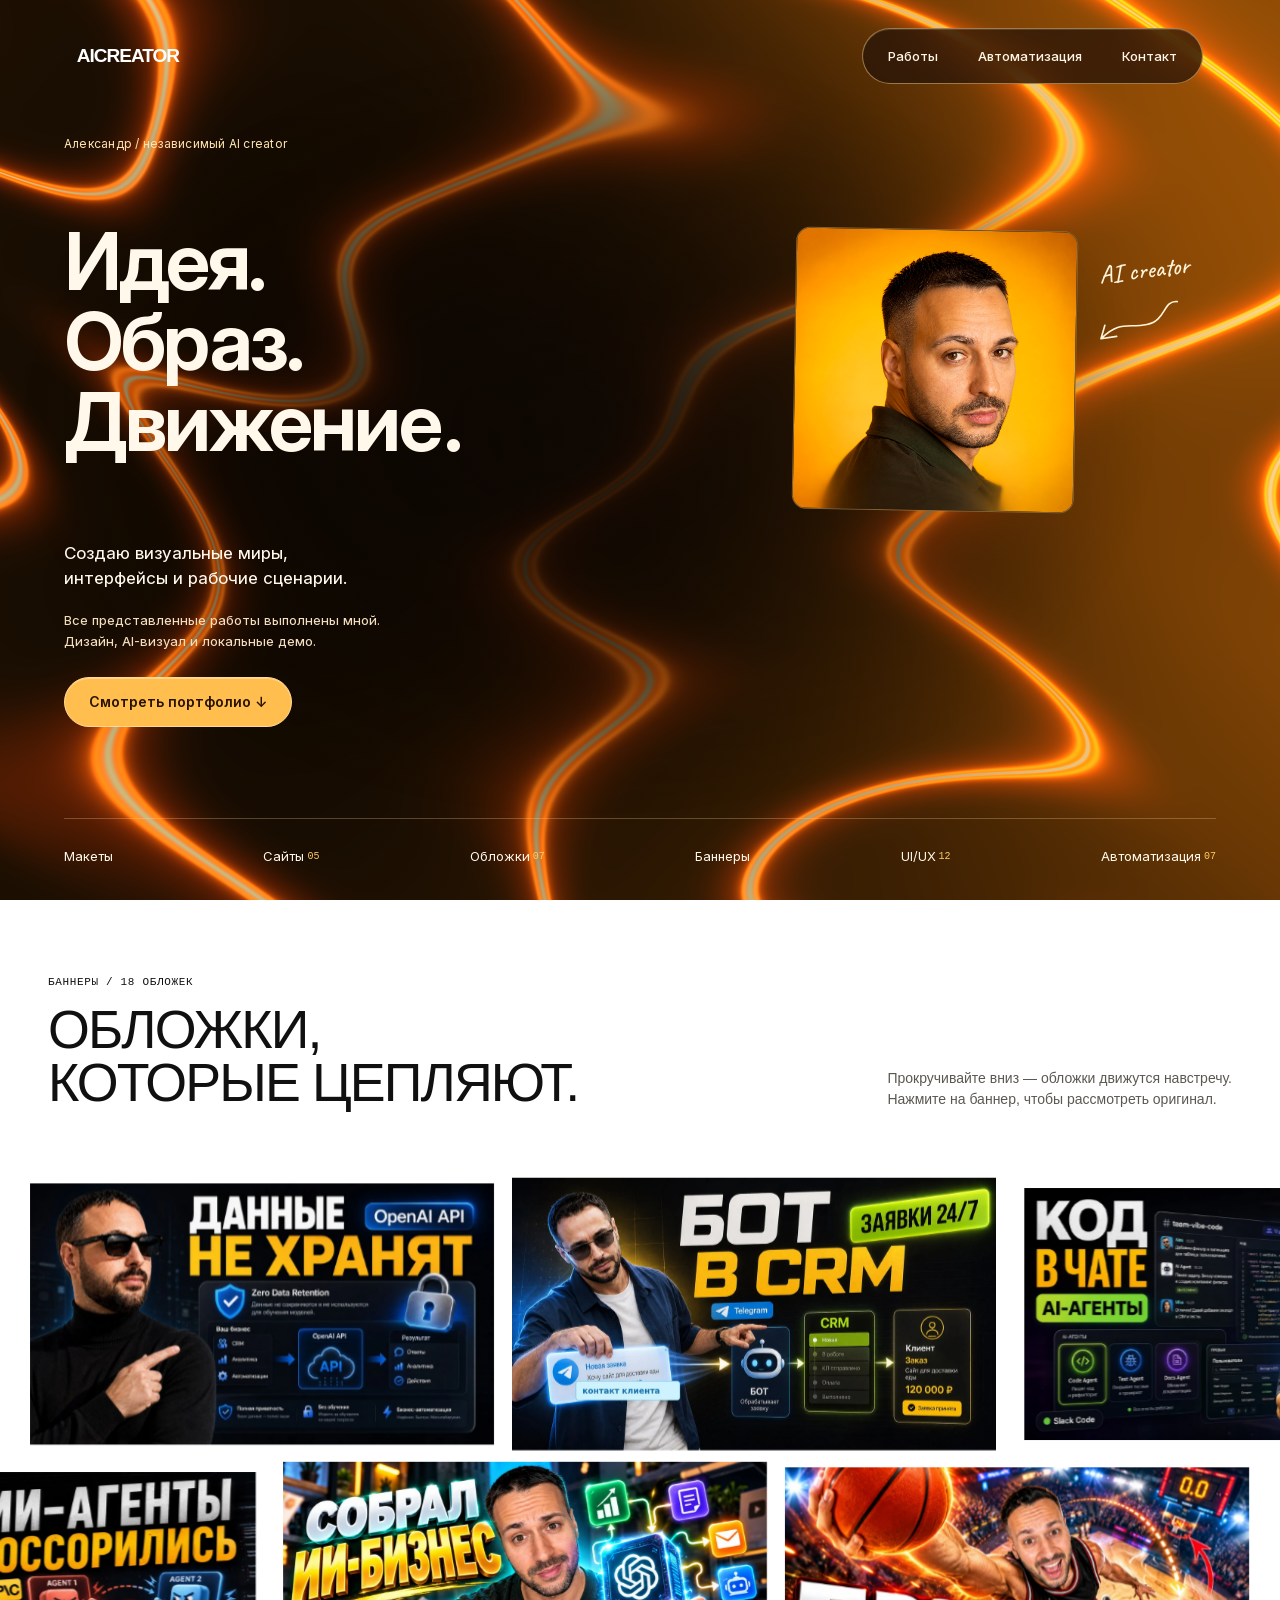
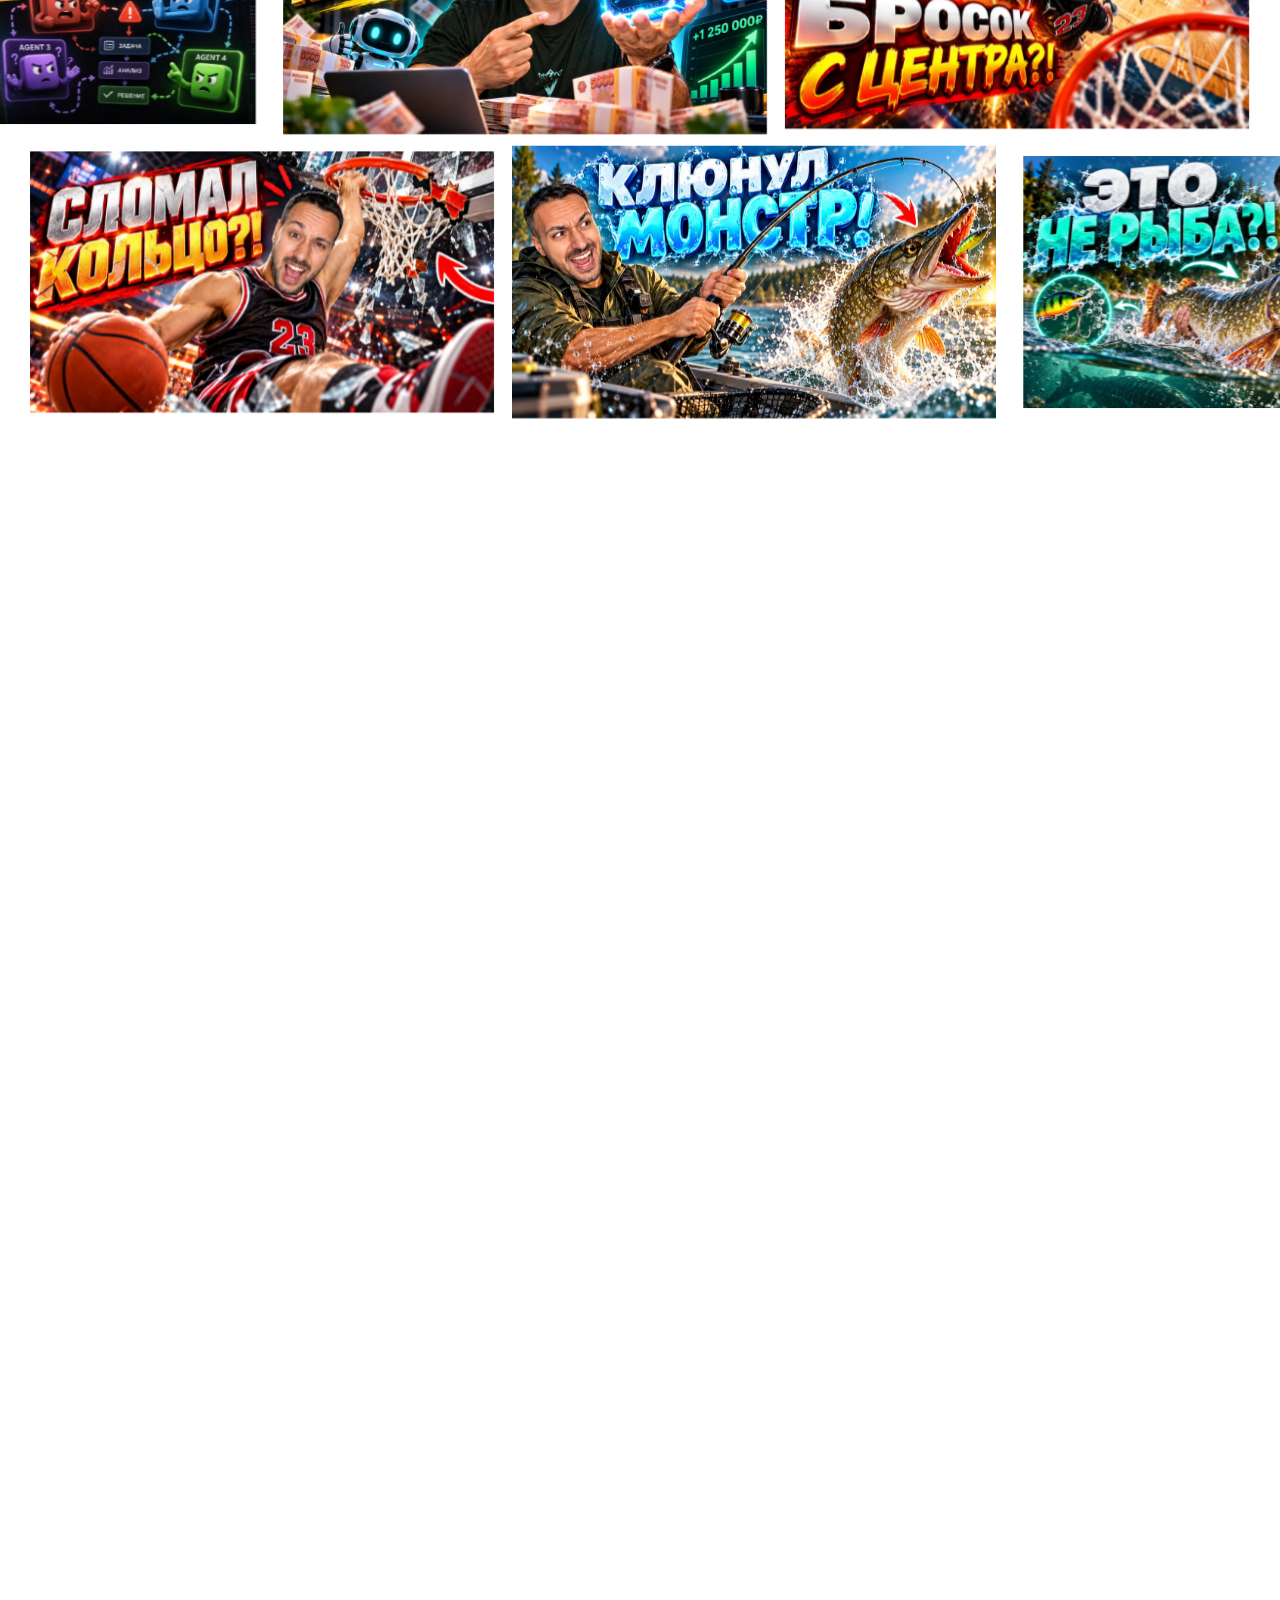
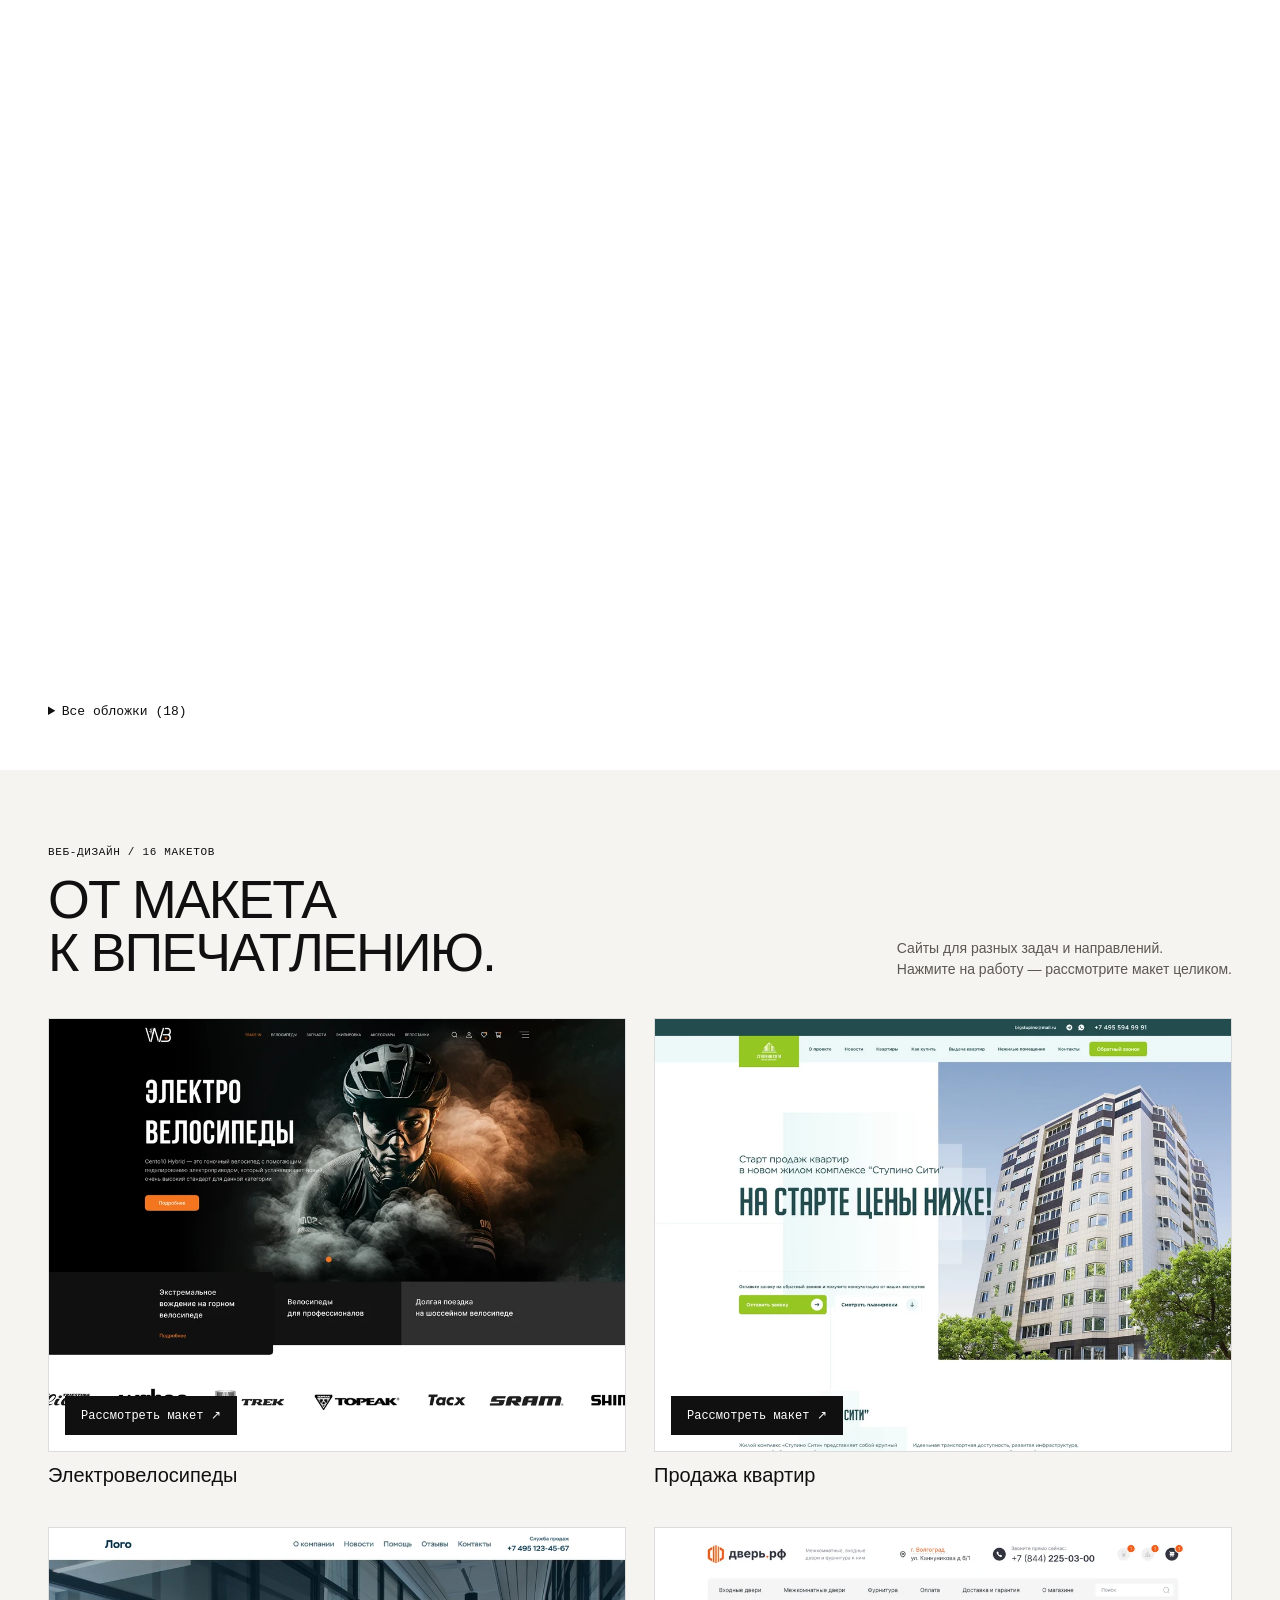
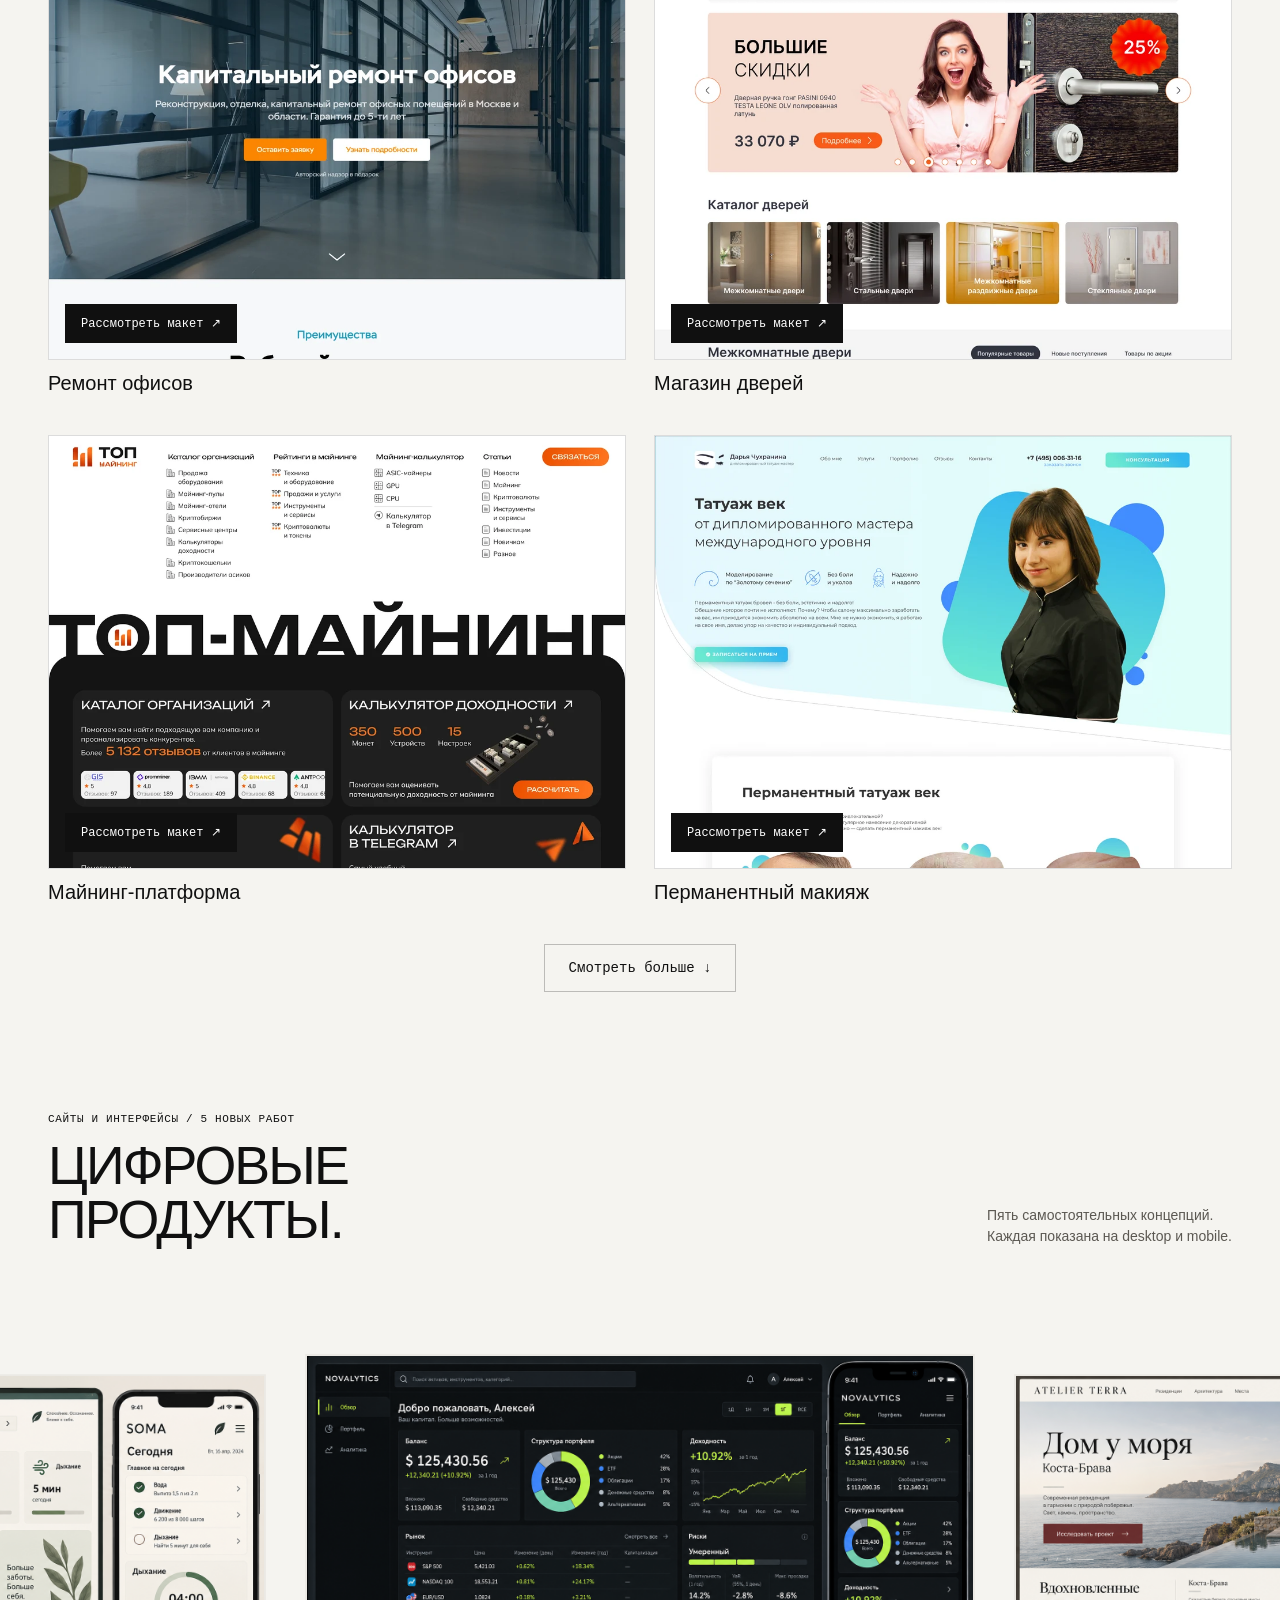
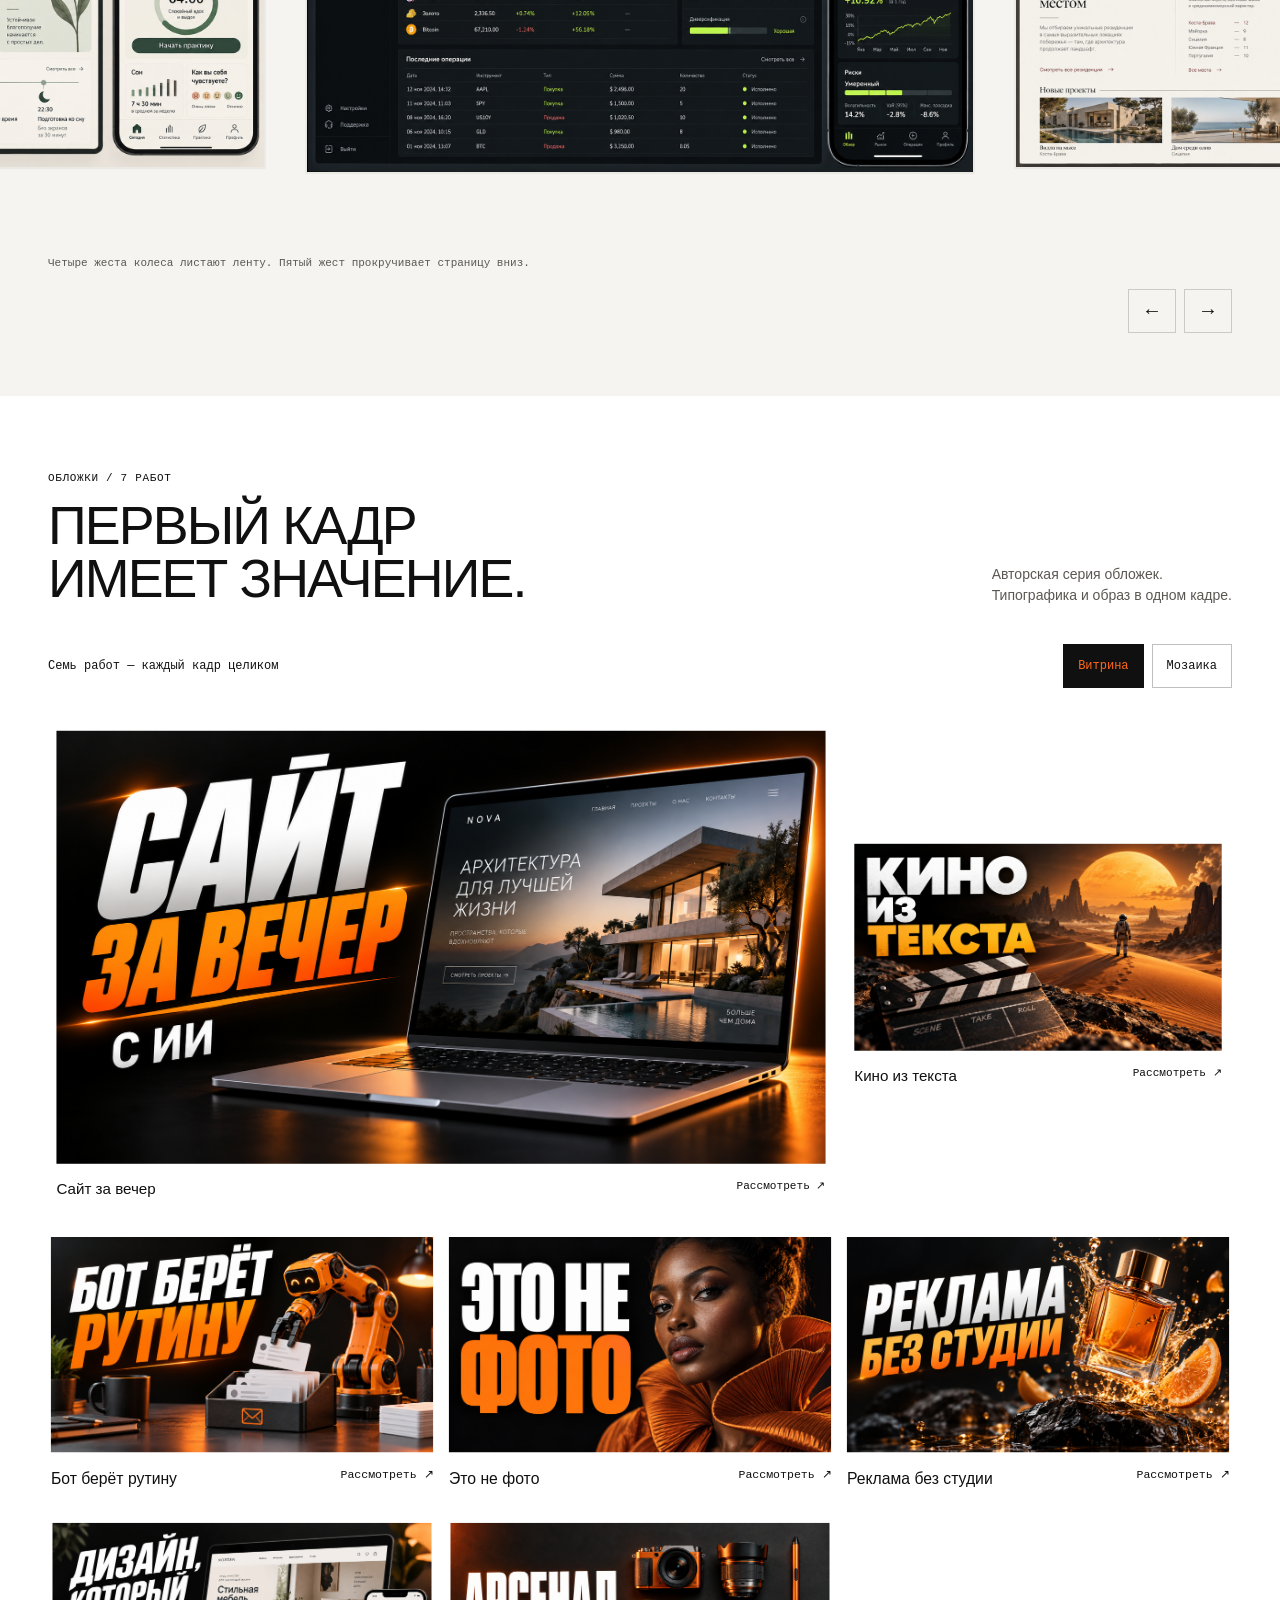
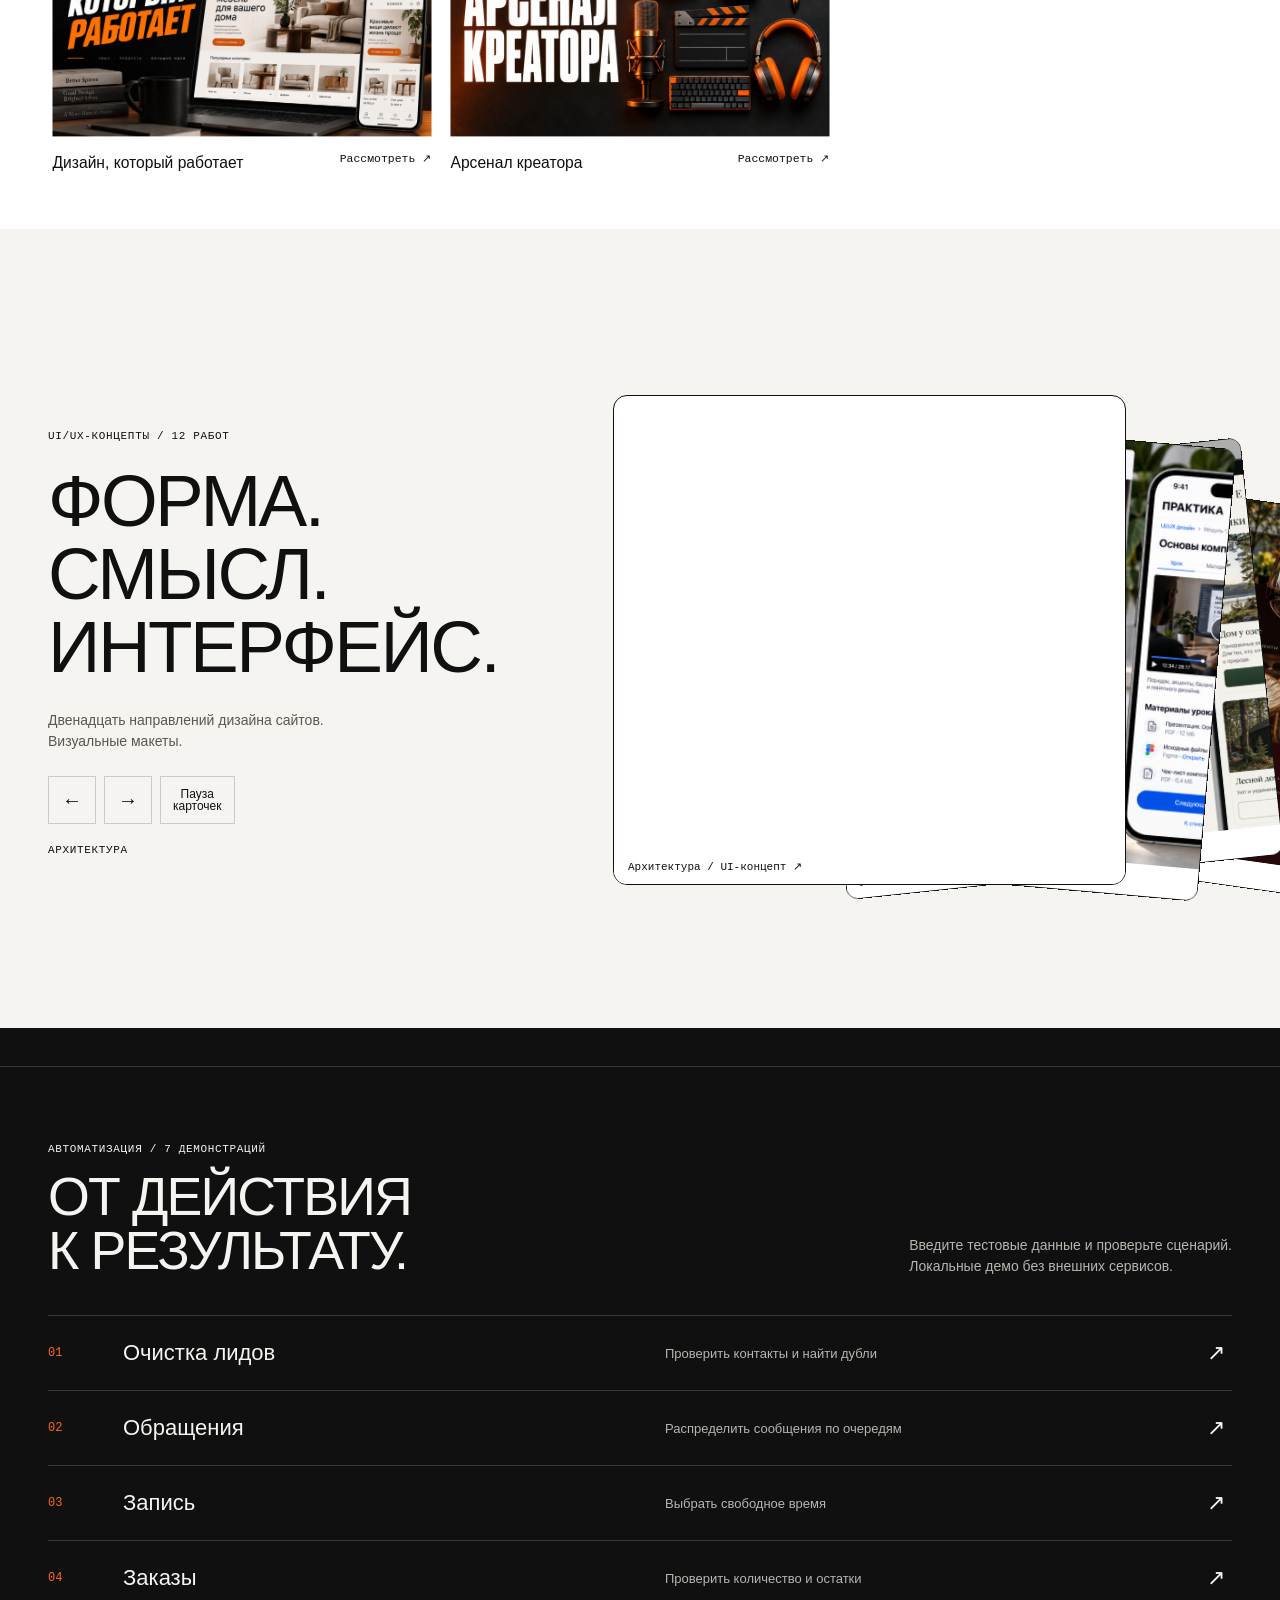
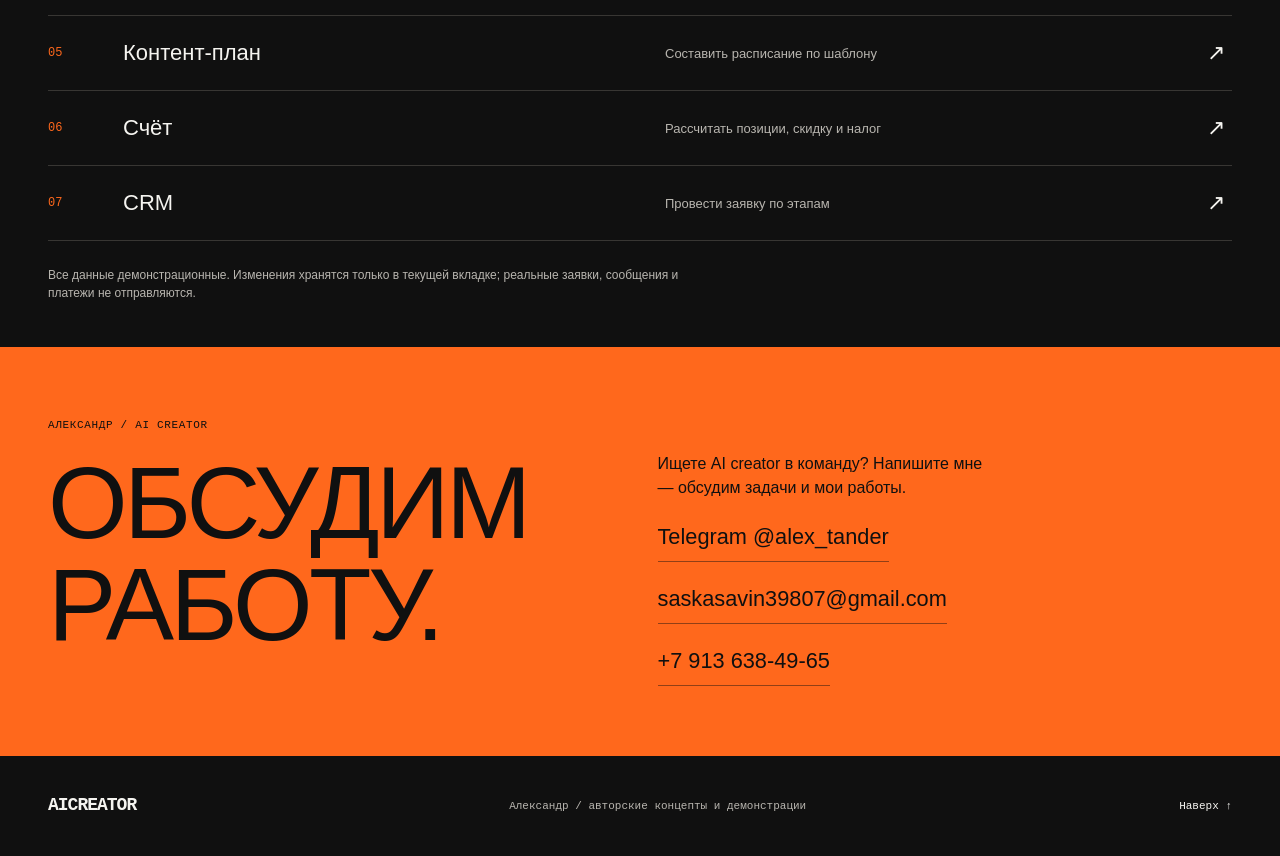
==== site/index.html @ 1fa99f83 "Expand Hero responsively and soften background toward portrait gold" ====
<!doctype html>
<html lang="ru"><head><meta charset="utf-8"><meta name="viewport" content="width=device-width,initial-scale=1,viewport-fit=cover"><meta name="description" content="Александр — AI creator. Портфолио для работодателей: веб-дизайн, AI-визуал, обложки и демонстрации автоматизации."><meta name="theme-color" content="#101010"><link rel="icon" href="data:image/svg+xml,%3Csvg xmlns='http://www.w3.org/2000/svg' viewBox='0 0 64 64'%3E%3Cpath fill='%23ff681c' d='M0 0h64v64H0z'/%3E%3Ctext x='8' y='45' font-family='Arial' font-weight='900' font-size='39'%3EAI%3C/text%3E%3C/svg%3E"><title>Александр / AI Creator</title><link rel="stylesheet" href="styles.css?v=9c623e24ccee"><link rel="stylesheet" href="hero-liquid.css?v=9c623e24ccee"><link rel="stylesheet" href="hero-amber.css?v=9c623e24ccee"><link rel="stylesheet" href="hero-portrait.css?v=9c623e24ccee"><link rel="stylesheet" href="hero-screen.css?v=9c623e24ccee"></head>
<body><a class="skip-link" href="#figma">К работам</a>
<header class="site-header"><a class="brand" href="#top">AI<span>CREATOR</span></a><nav aria-label="Навигация"><a href="#figma">Работы</a><a href="#automation">Автоматизация</a><a href="#contact">Контакт ↗</a></nav><button id="motion-toggle" type="button" aria-pressed="false" hidden>Пауза движения</button></header>
<main id="top"><section class="intro hero-intro"><template id="hero-legacy-media"><div class="hero-media" aria-hidden="true"><img src="assets/hero-alexander-cinematic-grain-20261001-poster.jpg" alt="" decoding="async" fetchpriority="high"><video id="hero-video" autoplay muted loop playsinline preload="metadata" poster="assets/hero-alexander-cinematic-grain-20261001-poster.jpg"><source src="assets/videos/hero-alexander-cinematic-grain-20261001.mp4" type="video/mp4"></video><span class="hero-light"></span><span class="hero-smoke"></span></div></template><div class="hero-content"><p class="eyebrow">Александр / независимый AI creator</p><div class="intro-line"><h1><span class="hero-title-line hero-title-line-a">Идея. Образ.</span><span class="hero-title-line hero-title-line-b">Движение<span class="hero-title-dot">.</span></span></h1><div class="intro-note"><p>Создаю визуальные миры,<br>интерфейсы и рабочие сценарии.</p><p class="muted">Все представленные работы выполнены мной.<br>Дизайн, AI-визуал и локальные демо.</p><a href="#figma" class="arrow-link">Смотреть портфолио ↓</a></div></div><nav class="discipline-nav" aria-label="Направления"><a href="#sites">Сайты <sup>05</sup></a><a href="#covers">Обложки <sup>07</sup></a><a href="#ads" hidden>Реклама <sup>07</sup></a><a href="#ui">UI/UX <sup>12</sup></a><a href="#video" hidden>AI-видео <sup>07</sup></a><a href="#automation">Автоматизация <sup>07</sup></a></nav></div></section>
<section id="sites" class="work-section light sites-section"><div class="section-heading"><div><p class="eyebrow">Сайты и интерфейсы / 5 новых работ</p><h2>Цифровые<br>продукты.</h2></div><p>Пять самостоятельных концепций.<br>Каждая показана на desktop и mobile.</p></div><div id="site-showcase" class="site-showcase ribbon-stage motion-stage" aria-label="Анимированная лента сайтов и мобильных интерфейсов"></div><div class="stage-toolbar"><span id="site-showcase-label"></span><div><button data-step="sites:-1" aria-label="Предыдущий сайт или интерфейс">←</button><button data-step="sites:1" aria-label="Следующий сайт или интерфейс">→</button></div></div></section>
<section id="covers" class="work-section light"><div class="section-heading"><div><p class="eyebrow">Обложки / 7 работ</p><h2>Первый кадр<br>имеет значение.</h2></div><p>Авторская серия обложек.<br>Типографика и образ в одном кадре.</p></div><div id="mosaic-stage" class="mosaic-stage motion-stage" aria-label="Мозаика обложек"><div class="mosaic-field"></div></div><div class="stage-toolbar"><span>Откройте любую работу ниже</span><div><button data-step="mosaic:-1" aria-label="Предыдущая композиция мозаики">←</button><button data-step="mosaic:1" aria-label="Следующая композиция мозаики">→</button></div></div><div class="catalogue" data-catalogue="cover"></div></section>
<section id="ads" class="work-section" hidden><div class="section-heading"><div><p class="eyebrow">Рекламные концепты / 7 работ</p><h2>Образ,<br>который остаётся.</h2></div><p>Предметная реклама, fashion и интерьер.<br>Самостоятельные концепты для портфолио.</p></div><div id="poster-stage" class="poster-stage motion-stage" aria-label="Смена рекламных постеров"><div class="poster-panel poster-current"></div><div class="poster-panel poster-next"></div><button id="poster-open" class="stage-open" type="button">Открыть оригинал ↗</button></div><div class="stage-toolbar"><span id="poster-label"></span><div><button data-step="poster:-1" aria-label="Предыдущий рекламный концепт">←</button><button data-step="poster:1" aria-label="Следующий рекламный концепт">→</button></div></div></section>
<section id="ui" class="work-section light"><div id="ui-stage" class="ui-stage motion-stage"><div class="ui-statement"><p class="eyebrow">UI/UX-концепты / 12 работ</p><h2>Форма.<br>Смысл.<br>Интерфейс.</h2><p>Двенадцать направлений дизайна сайтов.<br>Визуальные макеты.</p><div class="ui-controls"><button data-step="ui:-1" aria-label="Предыдущий UI/UX-концепт">←</button><button data-step="ui:1" aria-label="Следующий UI/UX-концепт">→</button></div><p id="ui-label" class="eyebrow"></p></div><div class="ui-deck" aria-label="Стопка концептов интерфейсов"></div></div></section>
<section id="video" class="work-section" hidden><div class="section-heading"><div><p class="eyebrow">AI-видео / 7 сгенерированных работ</p><h2>Кадр<br>продолжается.</h2></div><p>Семь готовых пятисекундных AI-анимаций.<br>Нажмите воспроизведение для просмотра.</p></div><div id="video-grid" class="video-grid"></div></section>
<section id="automation" class="work-section automation"><div class="section-heading"><div><p class="eyebrow">Автоматизация / 7 демонстраций</p><h2>От действия<br>к результату.</h2></div><p>Введите тестовые данные и проверьте сценарий.<br>Локальные демо без внешних сервисов.</p></div><div id="demo-list" class="demo-list"></div><p class="demo-note">Все данные демонстрационные. Изменения хранятся только в текущей вкладке; реальные заявки, сообщения и платежи не отправляются.</p></section>
<section id="contact" class="contact"><p class="eyebrow">Александр / AI creator</p><h2>Обсудим<br>работу.</h2><div class="contact-links"><p class="contact-intro">Ищете AI creator в команду? Напишите мне — обсудим задачи и мои работы.</p><a href="https://t.me/alex_tander" target="_blank" rel="noopener">Telegram @alex_tander ↗</a><a href="mailto:saskasavin39807@gmail.com">saskasavin39807@gmail.com ↗</a><a href="tel:+79136384965">+7 913 638-49-65 ↗</a></div></section></main>
<footer><a class="brand" href="#top">AI<span>CREATOR</span></a><p>Александр / авторские концепты и демонстрации</p><a href="#top">Наверх ↑</a></footer>
<dialog id="work-dialog" aria-labelledby="dialog-title"><div class="dialog-bar"><div><p class="eyebrow" id="dialog-category"></p><h2 id="dialog-title"></h2></div><button id="dialog-close" type="button" aria-label="Закрыть просмотр" autofocus>Закрыть ×</button></div><div class="dialog-media"></div><div class="dialog-bottom"><button id="dialog-prev" aria-label="Предыдущая работа">←</button><span id="dialog-count"></span><a id="dialog-original" target="_blank" rel="noopener">Оригинал ↗</a><button id="dialog-next" aria-label="Следующая работа">→</button></div></dialog>
<noscript><p class="noscript">Для интерактивного портфолио включите JavaScript. <a href="../review.html">Открыть каталог</a></p></noscript><script type="module" src="app.js?v=9c623e24ccee"></script></body></html>
---- site/styles.css ----
:root{--ink:#101010;--paper:#f5f4f0;--orange:#ff681c;--muted:#b8b5af;--line:#383633;--gutter:48px;color-scheme:dark;font-family:Arial,sans-serif;color:var(--paper);background:var(--ink)}*{box-sizing:border-box}html{scroll-behavior:smooth;scroll-padding-top:30px}body{margin:0}button,a{-webkit-tap-highlight-color:transparent}a{color:inherit;text-decoration:none}button{font:inherit;color:inherit;cursor:pointer;background:none;border:1px solid currentColor;border-radius:0;min-height:44px}a:focus-visible,button:focus-visible,video:focus-visible{outline:3px solid var(--orange);outline-offset:5px}img{display:block;max-width:100%}h1,h2,p{margin:0}h1,h2{font-family:Impact,'Arial Narrow',Arial,sans-serif;font-weight:500;letter-spacing:-.035em;line-height:1;text-transform:uppercase}p{line-height:1.5}button:hover,a:hover{color:var(--orange)}.skip-link{position:fixed;top:-70px;left:20px;background:var(--orange);color:var(--ink);padding:15px;z-index:100}.skip-link:focus{top:10px}.site-header{display:flex;align-items:center;gap:30px;padding:23px var(--gutter);border-bottom:1px solid var(--line);background:var(--ink)}.brand{font-size:18px;letter-spacing:-1px;font-weight:900;line-height:.94;flex-shrink:0}.brand span{display:block}.site-header nav{display:flex;gap:28px;margin-left:auto;font-size:13px}.site-header #motion-toggle{font:11px monospace;border-color:var(--line);padding:0 13px;min-width:143px}.eyebrow{font:11px/1.5 monospace;letter-spacing:.06em;text-transform:uppercase}.intro{padding:48px var(--gutter) 0}.intro>.eyebrow{color:var(--orange)}.intro-line{display:flex;justify-content:space-between;align-items:flex-end;gap:30px;padding:32px 0 48px}h1{font-size:clamp(56px,6.6vw,96px)}h1 span{color:var(--orange)}.intro-note{max-width:350px;padding-bottom:5px;font-size:18px}.intro-note .muted{color:var(--muted);font-size:13px;margin:18px 0 22px}.arrow-link{font-size:14px;border-bottom:1px solid var(--orange);padding-bottom:7px}.discipline-nav{display:flex;justify-content:space-between;gap:20px;padding:22px 0;border-top:1px solid var(--line);font-size:13px}.discipline-nav sup{color:var(--orange);font:10px monospace;margin-left:3px}.work-section{padding:74px 0 45px;overflow:hidden}.light{background:var(--paper);color:var(--ink);color-scheme:light}.section-heading{display:flex;align-items:flex-end;justify-content:space-between;gap:30px;padding:0 var(--gutter) 38px}.section-heading h2{font-size:clamp(38px,4.2vw,64px);margin-top:12px}.section-heading>p{font-size:14px;max-width:380px;color:var(--muted)}.light .section-heading>p{color:#5b5852}.motion-stage{position:relative;overflow:hidden}.ribbon-stage{height:clamp(340px,48vw,680px);width:100%;background:var(--paper)}.ribbon-stage canvas{display:block}.stage-toolbar{padding:18px var(--gutter);display:flex;align-items:center;justify-content:space-between;gap:20px;font:11px monospace}.stage-toolbar>div,.ui-controls{display:flex;gap:8px}.stage-toolbar button,.ui-controls button{width:48px;font-size:20px;border-color:#7775}.catalogue{display:grid;grid-template-columns:repeat(7,minmax(0,1fr));gap:12px;padding:10px var(--gutter) 0}.work-thumb{border:0;text-align:left;padding:0;min-width:0;align-self:start}.work-thumb img{width:100%;aspect-ratio:4/3;object-fit:cover}.thumb-caption{display:flex;justify-content:space-between;gap:6px;margin-top:9px;font:11px/1.4 monospace;min-height:32px}.work-thumb:hover img{outline:2px solid var(--orange);outline-offset:-2px}.thumb-index{opacity:.5}.mosaic-stage{height:620px;background:#fff}.mosaic-field{position:absolute;inset:0;overflow:hidden}.mosaic-row{position:absolute;left:-15%;width:130%;display:flex;gap:5px;transform-origin:center center;will-change:transform}.mosaic-tile{flex-shrink:0;border:0;padding:0;background:#fff;color:var(--ink);height:100%;text-align:left;overflow:hidden}.mosaic-tile img{width:100%;height:calc(100% - 17px);object-fit:cover}.mosaic-tile span{display:block;height:17px;padding:3px 5px;font:8px monospace}.poster-stage{height:min(74vw,790px);min-height:500px;background:#191919}.poster-panel{position:absolute;inset:0;overflow:hidden;will-change:transform}.poster-panel>img{height:100%;width:100%;object-fit:cover;object-position:center 50%}.poster-panel svg{position:absolute;inset:18% 0 auto;width:100%;height:64%;overflow:visible;pointer-events:none}.poster-bold{font-family:Impact,'Arial Narrow',sans-serif;font-size:122px;fill:var(--orange);letter-spacing:-3px}.poster-script{font-family:'Brush Script MT','Segoe Script',cursive;font-size:83px;font-style:italic;fill:#fff}.stage-open{position:absolute;right:var(--gutter);bottom:24px;z-index:4;background:var(--ink);color:var(--paper);padding:0 18px;border-color:#fff6;font:12px monospace}.ui-stage{display:grid;grid-template-columns:43% 57%;min-height:680px;align-items:center;padding:0 0 0 var(--gutter)}.ui-statement{position:relative;z-index:9;padding-right:24px;pointer-events:none}.ui-statement h2{font-size:clamp(42px,5.7vw,82px);margin:20px 0 26px}.ui-statement>p:not(.eyebrow){font-size:14px;max-width:300px;color:#5b5852}.ui-controls{margin-top:24px;pointer-events:auto}.ui-statement #ui-label{margin-top:18px}.ui-deck{height:540px;position:relative;perspective:1000px}.ui-card{position:absolute;top:22px;left:5%;width:73%;height:490px;border:1px solid #101010;padding:0;background:#fff;border-radius:14px;overflow:hidden;text-align:left;transform-origin:50% 85%;will-change:transform;transition:transform .85s cubic-bezier(.22,.7,.2,1)}.ui-card img{height:calc(100% - 34px);width:100%;object-fit:cover;object-position:top}.ui-card span{display:block;height:34px;font:11px monospace;padding:10px 14px;background:#fff;color:#101010}.video-grid{padding:0 var(--gutter);display:grid;grid-template-columns:repeat(3,minmax(0,1fr));gap:34px 20px}.video-item{margin:0;min-width:0}.video-item video{display:block;width:100%;aspect-ratio:1/1;object-fit:contain;background:#000}.video-item figcaption{display:flex;justify-content:space-between;gap:10px;margin-top:12px;font:12px/1.4 monospace}.video-item small{color:var(--muted);white-space:nowrap}.automation{border-top:1px solid var(--line);margin-top:38px}.demo-list{margin:0 var(--gutter);border-top:1px solid var(--line)}.demo-link{display:grid;grid-template-columns:55px 1fr 1fr 25px;align-items:center;gap:20px;padding:24px 0;border-bottom:1px solid var(--line)}.demo-num{font:12px monospace;color:var(--orange)}.demo-link h3{font-size:22px;font-weight:400;margin:0}.demo-link p{font-size:13px;color:var(--muted)}.demo-arrow{font-size:22px}.demo-note{color:var(--muted);font-size:12px;max-width:650px;margin:25px var(--gutter) 0}.contact{padding:70px var(--gutter);background:var(--orange);color:var(--ink);display:grid;grid-template-columns:1fr 1fr;column-gap:35px}.contact>.eyebrow{grid-column:1/-1;margin-bottom:18px}.contact h2{font-size:clamp(56px,8vw,115px)}.contact-links{display:flex;flex-direction:column;align-items:flex-start;justify-content:flex-end;gap:18px;overflow-wrap:anywhere}.contact-links a{font-size:clamp(14px,1.7vw,24px);border-bottom:1px solid #10101075;padding-bottom:5px}.contact a:hover{color:#fff}footer{display:flex;gap:30px;align-items:center;justify-content:space-between;padding:28px var(--gutter);font:11px monospace}footer p{color:var(--muted)}dialog{border:1px solid #555;padding:0;width:min(1300px,96vw);max-width:96vw;height:94dvh;max-height:94dvh;background:var(--ink);color:var(--paper)}dialog[open]{display:flex;flex-direction:column}dialog::backdrop{background:#000e}.dialog-bar{display:flex;align-items:center;justify-content:space-between;gap:20px;padding:15px 20px;border-bottom:1px solid var(--line)}.dialog-bar h2{font:20px/1.3 Arial,sans-serif;letter-spacing:0;text-transform:none}.dialog-bar .eyebrow{font-size:10px;color:var(--muted);margin-bottom:4px}.dialog-bar button{padding:0 12px;font-size:12px}.dialog-media{flex:1;min-height:0;display:flex;align-items:center;justify-content:center;overflow:auto;padding:12px}.dialog-media img{object-fit:contain;width:100%;height:100%}.dialog-bottom{display:flex;align-items:center;justify-content:center;gap:25px;padding:12px;border-top:1px solid var(--line);font:12px monospace}.dialog-bottom button{width:48px}.dialog-bottom a{margin-left:auto}.noscript{padding:30px;background:var(--orange);color:#101010}.is-paused .ui-card{transition:none}
@media(min-width:1600px){.intro,.section-heading,.stage-toolbar,.catalogue,.video-grid{padding-left:max(48px,calc((100vw - 1500px)/2));padding-right:max(48px,calc((100vw - 1500px)/2))}}
@media(max-width:1050px){:root{--gutter:28px}.site-header{gap:18px}.site-header nav{gap:16px}.intro-note{font-size:16px;max-width:290px}.catalogue{gap:9px}.thumb-caption{font-size:10px}.ui-stage{min-height:550px}.ui-deck{height:450px}.ui-card{height:405px;width:79%}.mosaic-stage{height:520px}.video-grid{grid-template-columns:repeat(2,minmax(0,1fr))}.poster-stage{min-height:480px}}
@media(max-width:650px){:root{--gutter:18px}.site-header{padding-top:16px;padding-bottom:16px;flex-wrap:wrap;gap:16px}.site-header nav{font-size:11px;gap:14px}.site-header #motion-toggle{margin-left:auto;min-height:44px;min-width:0}.brand{font-size:16px}.intro{padding-top:30px}.intro-line{display:block;padding:25px 0 32px}h1{font-size:60px}.intro-note{margin-top:28px;max-width:none;font-size:16px}.intro-note .muted{margin:10px 0 18px}.discipline-nav{display:grid;grid-template-columns:repeat(3,1fr);font-size:11px;gap:8px 10px}.discipline-nav a{min-height:44px;display:flex;align-items:center}.work-section{padding-top:45px;padding-bottom:30px}.section-heading{display:block;padding-bottom:28px}.section-heading h2{font-size:40px}.section-heading>p{margin-top:20px;font-size:13px}.ribbon-stage{height:340px}.catalogue{grid-template-columns:repeat(4,minmax(0,1fr));gap:16px 9px;padding-top:6px}.thumb-caption{font-size:9px;min-height:0}.stage-toolbar{font-size:10px;padding-top:13px;padding-bottom:15px}.stage-toolbar>span{max-width:65%}.stage-toolbar button,.ui-controls button{width:44px}.mosaic-stage{height:420px}.poster-stage{min-height:0;height:520px}.poster-panel svg{width:180%;max-width:none;left:-40%;height:55%;top:25%}.stage-open{font-size:11px;bottom:18px}.ui-stage{display:block;min-height:0;padding:0 var(--gutter);overflow:hidden}.ui-statement{padding:0}.ui-statement h2{font-size:46px;margin:15px 0 18px}.ui-statement>p:not(.eyebrow){font-size:13px}.ui-deck{height:450px;margin-top:25px}.ui-card{height:390px;left:3%;width:79%}.ui-controls{margin-top:18px}.ui-statement #ui-label{position:absolute;bottom:10px;left:112px;font-size:10px}.video-grid{grid-template-columns:1fr;gap:30px}.video-item figcaption{font-size:12px}.demo-link{grid-template-columns:26px 1fr 20px;gap:12px;padding:19px 0}.demo-link h3{font-size:20px}.demo-link p{grid-column:2;grid-row:2;font-size:12px;margin-top:-3px}.demo-arrow{grid-column:3;grid-row:1/3}.contact{display:block;padding-top:45px;padding-bottom:45px}.contact h2{font-size:68px}.contact-links{margin-top:35px;gap:20px}.contact-links a{font-size:15px}footer{flex-wrap:wrap;gap:20px}footer p{order:3;flex-basis:100%;font-size:10px}.dialog-bar{padding:12px;gap:10px}.dialog-bar h2{font-size:16px}.dialog-bar button{font-size:11px;padding:0 8px}.dialog-bottom{gap:12px;font-size:10px}.dialog-bottom button{width:44px}.dialog-media{padding:5px}}

/* Full-screen portrait hero. Isolated from the portfolio sections below. */
.site-header{position:absolute;inset:0 0 auto;z-index:20;border-color:#ffffff24;background:linear-gradient(180deg,#080808d9 0%,#08080880 64%,transparent 100%)}
.hero-intro{--hero-copy-offset:68px;position:relative;isolation:isolate;min-height:100svh;overflow:hidden;padding:0 var(--gutter);background:#0a0908}
.hero-media{position:absolute;inset:0;z-index:-2;overflow:hidden;background:#090807}
.hero-media img{width:100%;height:100%;max-width:none;object-fit:cover;object-position:center center;transform:none;animation:hero-breathe 18s cubic-bezier(.37,0,.2,1) infinite alternate;will-change:transform}
.hero-media::before{content:"";position:absolute;inset:0;z-index:2;background:radial-gradient(ellipse at 68% 43%,transparent 42%,#08070630 100%),linear-gradient(180deg,#08070670 0%,transparent 22%,transparent 72%,#080706c9 100%)}
.hero-media::after{content:"";position:absolute;inset:0;z-index:5;pointer-events:none;opacity:.26;background-image:repeating-radial-gradient(circle at 18% 42%,#fff 0 .5px,transparent .7px 3px);background-size:5px 5px;mix-blend-mode:soft-light}
.hero-light,.hero-smoke{position:absolute;pointer-events:none;z-index:3;display:block;will-change:transform,opacity}
.hero-light{inset:-28% -12% -26% 38%;background:radial-gradient(ellipse at 76% 48%,#ff681c70 0%,#ff681c20 26%,transparent 62%);opacity:.3;filter:blur(22px);mix-blend-mode:screen;animation:hero-light-drift 14s ease-in-out infinite alternate}
.hero-smoke{display:none}
.hero-content{position:relative;z-index:6;display:flex;flex-direction:column;min-height:100svh;padding-top:clamp(145px,17vh,200px)}
.hero-content>.eyebrow{color:var(--orange);text-shadow:0 1px 18px #000;transform:translate3d(0,var(--hero-copy-offset),0)}
.hero-intro .intro-line{display:block;width:min(58vw,760px);padding:clamp(24px,4vh,48px) 0 40px}
.hero-intro .intro-line{transform:translate3d(0,var(--hero-copy-offset),0)}
.hero-intro h1{font-size:clamp(64px,7.25vw,112px);line-height:.88;max-width:780px;text-wrap:balance;text-shadow:0 3px 35px #000b}
.hero-intro .intro-note{margin-top:clamp(30px,4vh,52px);max-width:510px;padding:0;font-size:clamp(17px,1.45vw,21px);text-shadow:0 2px 18px #000}
.hero-intro .intro-note .muted{max-width:450px;color:#d7d2cb;font-size:13px}
.hero-intro .arrow-link{display:inline-block;color:var(--paper);border-color:var(--orange)}
.hero-intro .discipline-nav{margin-top:auto;position:relative;z-index:7;background:linear-gradient(180deg,transparent,#090807ba 30%,#090807e8);border-color:#ffffff3b;padding:24px 0 26px;text-shadow:0 2px 12px #000}
.hero-intro .discipline-nav a{display:inline-flex;align-items:center;min-height:44px;transition:color .25s ease,transform .25s ease}
.hero-intro .discipline-nav a:hover{transform:translateY(-2px)}
@keyframes hero-breathe{0%{transform:scale(1.015) translate3d(0,0,0)}100%{transform:scale(1.045) translate3d(-.6%,.35%,0)}}
@keyframes hero-light-drift{0%{opacity:.62;transform:translate3d(-2%,1%,0) scale(.98)}100%{opacity:.95;transform:translate3d(3%,-1.5%,0) scale(1.05)}}
@keyframes hero-smoke-drift{0%{transform:translate3d(-3%,3%,0) rotate(-4deg) scale(.96)}100%{transform:translate3d(4%,-3%,0) rotate(4deg) scale(1.08)}}
.is-paused .hero-media img,.is-paused .hero-light,.is-paused .hero-smoke{animation-play-state:paused}
@media(max-width:900px){.hero-media img{object-position:59% center}.hero-media::before{background:radial-gradient(ellipse at 68% 43%,transparent 42%,#08070630 100%),linear-gradient(180deg,#08070666 0%,transparent 24%,transparent 66%,#080706d6 100%)}.hero-intro .intro-line{width:min(68vw,650px)}.hero-intro h1{font-size:clamp(58px,9vw,82px)}}
@media(min-width:901px) and (max-width:1050px){.hero-intro{--hero-copy-offset:46px}}
@media(min-width:651px) and (max-width:900px){.hero-intro{--hero-copy-offset:111px}}
@media(max-width:650px){.site-header{position:absolute;padding:15px 18px;background:linear-gradient(180deg,#090807d9,transparent);border-color:transparent}.site-header nav{display:none}.site-header #motion-toggle{font-size:9px;padding:0 10px;background:#09080763}.hero-intro{min-height:100svh;padding:0 18px}.hero-media{height:58svh;bottom:auto}.hero-media img{object-position:68% center;transform:scale(1.02);animation-name:hero-mobile-drift;animation-duration:20s}.hero-media::before{background:radial-gradient(ellipse at 68% 43%,transparent 42%,#08070630 100%),linear-gradient(180deg,#0807064d 0%,transparent 20%,transparent 44%,#09080770 70%,#090807 100%)}.hero-media::after{opacity:.16}.hero-light{inset:-20% -70% -16% 12%;opacity:.2}.hero-smoke{width:130%;height:48%;right:-42%;bottom:-12%;opacity:.22}.hero-content{min-height:100svh;padding-top:48svh}.hero-content>.eyebrow{font-size:9px}.hero-intro .intro-line{width:100%;padding:17px 0 20px}.hero-intro h1{font-size:clamp(48px,14.8vw,59px);line-height:.87;max-width:100%}.hero-intro .intro-note{margin-top:18px;font-size:15px}.hero-intro .intro-note .muted{display:none}.hero-intro .arrow-link{margin-top:16px}.hero-intro .discipline-nav{display:flex;gap:22px;overflow-x:auto;margin:0 -18px;padding:15px 18px 18px;scrollbar-width:none;white-space:nowrap}.hero-intro .discipline-nav::-webkit-scrollbar{display:none}.hero-intro .discipline-nav a{min-height:44px;flex:0 0 auto}.hero-intro .discipline-nav a:hover{transform:none}}
@media(max-width:650px){.hero-intro{--hero-copy-offset:calc(-28.1svh - 25px)}}
@keyframes hero-mobile-drift{0%{transform:scale(1.02) translate3d(0,0,0)}100%{transform:scale(1.055) translate3d(-1%,.5%,0)}}
@media(prefers-reduced-motion:reduce){.hero-media img,.hero-light,.hero-smoke{animation:none!important}.hero-intro .discipline-nav a{transition:none}}
@media(prefers-reduced-motion:reduce){html{scroll-behavior:auto}*,*::before,*::after{animation:none!important;transition:none!important}}
.mosaic-stage{overflow:hidden;contain:paint;--mosaic-exit:0}.mosaic-field{transform:scale(calc(1 + var(--mosaic-exit) * .045));transform-origin:center center;will-change:transform}.mosaic-row{will-change:transform,opacity}.ui-card{will-change:transform,opacity;transition:none}

@media(prefers-reduced-motion:reduce){.mosaic-field{transform:none!important}.mosaic-row{opacity:1!important}}
.site-showcase{width:100%;overflow:hidden}.site-showcase-track{display:flex;gap:20px;padding:0 var(--gutter);transition:transform 1.1s cubic-bezier(.22,.75,.18,1);will-change:transform}.site-showcase-card{flex:0 0 min(84vw,1320px);border:0;padding:0;background:#d8d6d0;overflow:hidden}.site-showcase-card img{width:100%;aspect-ratio:1586/992;object-fit:cover}.site-showcase-card:hover img{outline:3px solid var(--orange);outline-offset:-3px}.is-paused .site-showcase-track{transition:none}
@media(max-width:650px){.site-showcase-track{gap:10px}.site-showcase-card{flex-basis:91vw}.sites-section .section-heading p br{display:none}}

/* Browser-review refinements: living hero, restored ribbon, clean mosaic and contained ads. */
.hero-intro{--hero-shift-a:0px;--hero-shift-b:0px}
.hero-media video{position:absolute;inset:0;width:100%;height:100%;object-fit:cover;object-position:center center;z-index:1;transform:none;filter:none;background:#090807}
.hero-title-line{display:block;width:max-content;max-width:100%;will-change:transform;transition:transform .7s cubic-bezier(.22,.75,.18,1)}
.hero-title-line-a{color:var(--paper)!important;transform:translate3d(var(--hero-shift-a),0,0)}
.hero-title-line-b{color:var(--orange)!important;margin-top:8px;letter-spacing:-.018em;transform:translate3d(var(--hero-shift-b),0,0)}
.hero-title-dot{display:inline-block;margin-left:.055em;letter-spacing:0}
.hero-intro.hero-text-jitter h1{animation:hero-pointing-jitter .54s cubic-bezier(.16,1,.3,1) 1}
@keyframes hero-pointing-jitter{0%,100%{transform:translate3d(0,0,0)}18%{transform:translate3d(-3px,0,0)}36%{transform:translate3d(3px,0,0)}54%{transform:translate3d(-2px,0,0)}72%{transform:translate3d(1px,0,0)}}
.hero-intro .discipline-nav{min-height:88px;margin-left:calc(var(--gutter) * -1);margin-right:calc(var(--gutter) * -1);padding:28px var(--gutter) 30px;background:#090807a8;backdrop-filter:blur(12px);border-top:1px solid #ffffff42;border-bottom:1px solid #ffffff18}
.sites-section .site-showcase{height:clamp(430px,62svh,650px);background:var(--paper)}
.sites-section .site-showcase canvas{display:block;width:100%;height:100%}
.mosaic-row{gap:4px}
.mosaic-tile img{height:100%;object-fit:cover}
.mosaic-tile span{display:none}
.poster-stage{height:clamp(440px,62svh,650px);min-height:0;background:#0a0a0a}
.poster-panel{display:grid;place-items:center;background:#0a0a0a}
.poster-panel>img{width:auto;height:auto;max-width:calc(100% - clamp(28px,4vw,56px));max-height:calc(100% - clamp(28px,4vw,56px));object-fit:contain;object-position:center;transform:none;padding:0}
.video-item small{color:#c9ff74}
.is-paused .hero-title-line{transition:none}
@media(max-width:1050px){.sites-section .site-showcase{height:clamp(410px,58svh,590px)}.poster-stage{height:clamp(420px,58svh,590px)}}
@media(max-width:650px){.hero-media video{object-position:63% center}.hero-title-line{width:auto}.hero-intro .discipline-nav{min-height:76px;margin-left:-18px;margin-right:-18px;padding:18px}.sites-section .site-showcase{height:clamp(350px,54svh,460px)}.poster-stage{height:clamp(390px,56svh,500px)}.poster-panel>img{max-width:calc(100% - 20px);max-height:calc(100% - 20px)}}
@media(prefers-reduced-motion:reduce){.hero-media video{display:none}.hero-title-line{transform:none!important;transition:none!important}}
@media(prefers-reduced-motion:reduce){.hero-intro.hero-text-jitter h1{animation:none}}
@media(min-width:651px){.poster-stage .stage-open{bottom:12px}}
@media(max-width:650px){.hero-media img{transform:none}}

/* Impeccable legibility refinements for compact controls. */
.contact .contact-links a:hover,.contact .contact-links a:focus-visible{color:#fff}
@media(max-width:650px){.hero-content>.eyebrow{display:none}.site-header #motion-toggle,.stage-toolbar,.dialog-bottom{font-size:11px}}
.poster-panel{--poster-inset:clamp(14px,2.5vw,32px);padding:0}
.poster-panel>img{position:absolute;inset:var(--poster-inset);width:calc(100% - var(--poster-inset) * 2);height:calc(100% - var(--poster-inset) * 2);max-width:none;max-height:none;object-fit:contain;padding:0}
@media(max-width:650px){.poster-panel{--poster-inset:10px}.poster-panel>img{max-width:none;max-height:none}}

/* Advertising works move as one continuous reel; every frame keeps its full crop. */
.poster-stage{isolation:isolate}
.poster-viewport{position:absolute;inset:0;display:flex;align-items:center;overflow:hidden}
.poster-track{display:flex;align-items:center;gap:clamp(12px,1.6vw,24px);width:max-content;height:100%;will-change:transform}
.poster-track.is-moving{transition:transform 1.05s cubic-bezier(.16,1,.3,1)}
.poster-card{position:relative;flex:0 0 clamp(250px,31vw,480px);height:calc(100% - clamp(48px,8vw,92px));min-height:0;padding:clamp(8px,1vw,14px);border:0;background:#141414;color:var(--paper);opacity:.48;transform:scale(.94);transition:opacity .65s ease,transform 1s cubic-bezier(.16,1,.3,1);overflow:hidden}
.poster-card::after{content:"";position:absolute;inset:0;border:1px solid #fff2;pointer-events:none}
.poster-card img{width:100%;height:100%;object-fit:contain;object-position:center;background:#0a0a0a}
.poster-card.is-active{opacity:1;transform:scale(1);z-index:2}
.poster-card:hover{opacity:.82}
.poster-card.is-active:hover{opacity:1}
.poster-card:focus-visible{outline:3px solid var(--orange);outline-offset:-3px}
.is-paused .poster-track,.is-paused .poster-card{transition:none}
@media(max-width:650px){.poster-card{flex-basis:78vw;height:calc(100% - 46px);padding:7px}.poster-track{gap:12px}}
@media(prefers-reduced-motion:reduce){.poster-track,.poster-card{transition:none!important}}
.ribbon-stage canvas:focus-visible{outline:3px solid var(--orange);outline-offset:-5px}
.site-header a,.arrow-link,.contact-links a,footer>a{display:inline-flex;align-items:center;min-height:44px}
.contact .contact-links a:hover,.contact .contact-links a:focus-visible{color:var(--ink)}
.contact .contact-links a:focus-visible{outline-color:var(--ink)}
@media(max-width:650px){.thumb-caption{font-size:11px}.ui-statement #ui-label{font-size:11px}}
@media(min-width:651px) and (max-width:900px){.hero-media video{object-position:59% center}}

/* The cover passage scales from its entrance and hands the catalogue over the
   following advertising chapter as a physical, layered sheet. */
.mosaic-stage{height:1560px;--mosaic-progress:0}
.mosaic-field{transform:none}
.mosaic-tile img{object-fit:contain;background:#fff}
#covers{position:relative;z-index:auto;padding-bottom:0;overflow:visible}
.cover-controls{position:relative;z-index:4;background:var(--paper);box-shadow:0 18px 34px #0003;transform:translate3d(0,var(--catalogue-rise,0px),0);margin-bottom:var(--catalogue-rise,0px);will-change:transform}
#covers .catalogue[data-catalogue="cover"]{position:relative;margin:0;padding:10px var(--gutter) 34px;background:var(--paper)}
#covers .work-thumb img{aspect-ratio:16/9;object-fit:contain}
#ads{position:relative;z-index:1;padding-top:150px}
@media(max-width:1050px){.mosaic-stage{height:1300px}#ads{padding-top:134px}}
@media(max-width:650px){.mosaic-stage{height:1040px}#covers .catalogue[data-catalogue="cover"]{padding-top:22px;padding-bottom:26px}#ads{padding-top:112px}}
@media(prefers-reduced-motion:reduce){.cover-controls{transform:none;margin-bottom:0;will-change:auto}}

/* User review: covers and advertising form one seamless white chapter. */
#covers,#ads{background:#fff;color:var(--ink);color-scheme:light}
#covers .cover-controls,#covers .catalogue[data-catalogue="cover"]{background:#fff}
#covers .cover-controls{box-shadow:none}
#ads .section-heading>p{color:#5b5852}
#ads .poster-stage,#ads .poster-panel,#ads .poster-card,#ads .poster-card img{background:#fff}
#ads .poster-card{color:var(--ink)}
#ads .poster-card::after{border-color:#10101020}
#ads .stage-open{background:#fff;color:var(--ink);border-color:#10101050}

/* Compact handoff and optically centered, equal-size UI navigation. */
#ads{padding-top:48px}
.ui-controls{align-items:center}
.ui-controls button{display:grid;place-items:center;flex:0 0 48px;width:48px;height:48px;padding:0;line-height:1;font-family:Arial,sans-serif}
@media(max-width:650px){#ads{padding-top:32px}.ui-controls button{flex-basis:44px;width:44px;height:44px}}

/* Actual Figma work: editorial previews and uncropped, scrollable originals. */
.figma-featured{display:grid;grid-template-columns:1fr 1fr;gap:28px;padding:0 var(--gutter)}
.banner-section{background:#fff!important;color:var(--ink)!important;overflow:visible!important;padding-bottom:0!important}
.banner-journey{height:480svh;position:relative}
.banner-stage{--banner-width:min(42vw,calc((100svh - 96px)*16/27));position:sticky;top:0;height:100svh;display:flex;flex-direction:column;justify-content:center;gap:16px;padding:32px 0;overflow:hidden;background:#fff}
.banner-row{flex:none;overflow:visible}
.banner-track{display:flex;gap:16px;width:max-content;padding:0 24px;will-change:transform}
.banner-card{flex:none;display:block;width:var(--banner-width);aspect-ratio:16/9;background:#fff;border:0;padding:0;cursor:pointer;transform-origin:center;will-change:transform,filter}
.banner-card img{display:block;width:100%;height:100%;object-fit:contain}
.banner-card:focus-visible,.banner-thumb:focus-visible{outline:3px solid var(--orange);outline-offset:4px}
.banner-overview{padding:24px var(--gutter) 30px;color:var(--ink);background:#fff}
.banner-overview summary{min-height:48px;width:max-content;max-width:100%;padding:12px 0;cursor:pointer;font:13px monospace}
.banner-all{display:grid;grid-template-columns:repeat(4,minmax(0,1fr));gap:20px;padding-top:20px}
.banner-thumb{display:block;padding:0;border:0;text-align:left;background:transparent;color:var(--ink);cursor:pointer}
.banner-thumb img{width:100%;height:auto;aspect-ratio:16/9;object-fit:contain;display:block;background:#fff}
.banner-thumb span{display:block;font:12px monospace;padding-top:8px}
@media(max-width:800px){.banner-all{grid-template-columns:repeat(2,minmax(0,1fr))}}
@media(max-width:650px){.banner-stage{--banner-width:84vw}.banner-journey{height:540svh}}
@media(prefers-reduced-motion:reduce){.banner-journey{height:auto}.banner-stage{position:static;height:auto;display:grid;grid-template-columns:repeat(3,minmax(0,1fr));gap:20px;padding:12px var(--gutter) 24px;overflow:visible}.banner-row,.banner-track{display:contents}.banner-card{width:100%;will-change:auto;transform:none!important;filter:none!important}.banner-overview{display:none}}
@media(prefers-reduced-motion:reduce) and (max-width:800px){.banner-stage{grid-template-columns:repeat(2,minmax(0,1fr))}}
@media(prefers-reduced-motion:reduce) and (max-width:480px){.banner-stage{grid-template-columns:1fr}}
[hidden]{display:none!important}
.figma-more{display:block;min-height:48px;margin:28px auto 0;padding:12px 24px;border:1px solid #10101040;background:transparent;color:var(--ink);font:14px monospace;cursor:pointer}
.figma-more:focus-visible{outline:2px solid var(--orange);outline-offset:4px}
.figma-preview{position:relative;display:block;width:100%;padding:0;border:1px solid #10101025;overflow:hidden;aspect-ratio:4/3;background:#fff;color:#fff;text-align:left}
.figma-preview img{width:100%;height:100%;object-fit:cover;object-position:top}
.figma-preview .figma-scroll-image{position:absolute;top:0;left:0;width:100%;height:auto;max-width:none;object-fit:fill;pointer-events:none;will-change:transform}
.figma-preview span{z-index:1}
@media(hover:hover) and (pointer:fine) and (prefers-reduced-motion:no-preference){.figma-preview{transition:transform 200ms ease-out}.figma-preview.is-previewing{transform:scale(1.025)}}
.figma-preview span{position:absolute;bottom:16px;left:16px;background:var(--ink);color:#fff;padding:12px 16px;font:12px monospace}
.figma-preview:hover span,.figma-preview:focus-visible span{color:var(--orange)}
.figma-caption{display:flex;justify-content:space-between;align-items:center;gap:12px;padding:12px 0}
.figma-caption h3{font-size:20px;font-weight:400;margin:0}
.figma-caption a{display:inline-flex;align-items:center;min-height:44px;font:12px monospace}
.figma-library{padding:40px var(--gutter) 0}
.figma-note{margin:10px 0 22px;color:#5b5852;font-size:13px}
.figma-links{display:grid;grid-template-columns:1fr 1fr;gap:0 28px}
.figma-links a{display:flex;justify-content:space-between;gap:16px;align-items:center;min-height:56px;border-top:1px solid #10101025;font-size:14px;padding:12px 0}
.figma-dialog .figma-full{overflow:auto;flex:1;min-height:0;background:#fff;overscroll-behavior:contain}
.figma-dialog .figma-full img{display:block;width:100%;height:auto;max-width:none}
.figma-context{padding:12px 20px;font-size:13px;color:#5b5852;border-bottom:1px solid #10101025}
.figma-dialog{background:#fff;color:var(--ink);color-scheme:light}
.figma-dialog .dialog-bar{background:#fff;color:var(--ink);border-color:#10101025}
.figma-dialog .figma-close{border-color:#10101050}
.ui-controls .ui-auto-toggle{width:auto;padding:0 12px;font-size:12px}
.ribbon-hint{font:11px/1.5 monospace;padding:12px var(--gutter) 0;color:#5b5852}
.ui-controls{flex-wrap:wrap}
.figma-view-tools{display:flex;align-items:center;justify-content:space-between;gap:12px;padding:12px 20px;background:#fff;flex-shrink:0}
.figma-view-tools button,.figma-view-tools a{min-height:44px;display:inline-flex;align-items:center;padding:0 12px;font-size:13px}
.figma-dialog.is-zoomed .figma-full img{width:max(100%,1100px)}
.contact-intro{font-size:16px;max-width:38ch;line-height:1.5}
::selection{background:var(--orange);color:var(--ink)}
.hero-intro.is-director-manual .hero-title-line{transition:none;transform:none}
.cover-modes{display:flex;justify-content:space-between;align-items:center;gap:20px;padding:0 var(--gutter) 34px;font:12px/1.5 monospace}
.cover-modes>div{display:flex;gap:8px;flex-wrap:wrap}.cover-modes button{padding:10px 14px;border-color:#10101044;font-size:12px}
.cover-modes button[aria-pressed="true"]{background:var(--ink);color:var(--orange);border-color:var(--ink)}
.cover-gallery{display:grid;grid-template-columns:repeat(3,minmax(0,1fr));gap:42px 34px;padding:16px calc(var(--gutter) + 12px) 64px}
.cover-gallery[hidden],#mosaic-stage[hidden],.cover-controls[hidden]{display:none}
.cover-art{padding:0;border:0;min-width:0;text-align:left;align-self:center;transform:translateY(var(--cover-drift,0px)) scale(var(--cover-scale,1));transform-origin:center}
.cover-art:first-child{grid-column:span 2}.cover-picture{display:block;overflow:visible}.cover-picture img{width:100%;height:auto;aspect-ratio:16/9;object-fit:contain;transition:transform 220ms cubic-bezier(.16,1,.3,1)}
.cover-caption{display:flex;justify-content:space-between;gap:12px;padding:14px 0 0;font-size:15px;line-height:1.4}.cover-action{font:11px/1.5 monospace;white-space:nowrap}
#covers[data-cover-mode="gallery"]{padding-bottom:0}
@media(hover:hover) and (pointer:fine){.cover-art:hover img{transform:scale(1.018)}}
.is-paused .cover-picture img{transition:none;transform:none}
@media(max-width:1050px){.cover-gallery{grid-template-columns:repeat(2,minmax(0,1fr));gap:34px 28px}.cover-art:first-child{grid-column:span 2}.cover-caption{font-size:13px;flex-wrap:wrap}.cover-modes{align-items:flex-start;flex-direction:column}}
@media(max-width:650px){.cover-gallery{grid-template-columns:1fr;padding:0 var(--gutter) 36px;gap:28px}.cover-art:first-child{grid-column:auto}.cover-art{transform:none!important}.cover-modes{padding-bottom:24px;gap:12px}.cover-modes button{padding:10px;font-size:11px}.cover-caption{font-size:14px}.cover-picture img{transition:none;transform:none!important}}
@media(prefers-reduced-motion:reduce){.cover-art{transform:none!important}.cover-picture img{transition:none;transform:none!important}}
.skip-link:hover{color:var(--ink)}
.contact a:hover{color:var(--ink);border-bottom-width:2px}
@media(max-width:650px){.site-header{gap:12px;flex-wrap:wrap}.site-header nav{display:flex;margin-left:auto;gap:0}.site-header nav a:not([href="#contact"]){display:none}.site-header nav a[href="#contact"]{font-size:12px;min-height:44px}.site-header #motion-toggle{min-width:0}.figma-context{padding:10px 12px;font-size:12px}.figma-view-tools{padding:8px 12px}.hero-intro .intro-note .muted{display:block;font-size:12px;margin:12px 0}.contact-intro{font-size:14px}}
@media(max-width:650px){.figma-featured{grid-template-columns:1fr;gap:20px}.figma-links{grid-template-columns:1fr}.figma-caption h3{font-size:18px}.hero-intro .discipline-nav{grid-template-columns:repeat(3,1fr)}}

/* Production: keep labels outside controls and CTA above the navigation sheet. */
@media(max-width:650px){.ui-statement #ui-label{position:static;margin-top:14px;font-size:11px}}
@media(max-height:650px) and (min-width:651px) and (max-width:1050px){.hero-intro{--hero-copy-offset:0px}}
@media(max-height:450px){.figma-context{padding:6px 12px;font-size:11px}.figma-dialog .dialog-bar{padding:8px 12px}.figma-dialog .dialog-bar h2{font-size:18px}.figma-view-tools{padding:6px 12px}}
---- site/hero-liquid.css ----
/* The approved purple/glass exception is limited to this Hero and its header. */
@font-face{font-family:HeroInter;src:url('assets/hero-liquid-inter.woff2') format('woff2');font-style:normal;font-weight:100 900;font-display:swap}
html[data-hero-variant="liquid"]{scroll-padding-top:100px}
.hero-liquid{--hero-copy-offset:0px;--liquid-accent:#bda3ff;font-family:HeroInter,Arial,sans-serif;color:#fff;background:#08031e;padding:0 6vw;min-height:min(900px,100svh);overflow:clip}
.hero-liquid ::selection,.liquid-header ::selection{background:#c8aeff;color:#18063b}
.hero-liquid .liquid-surface{position:absolute;inset:0;z-index:-1;background:#08031e url('assets/hero-liquid-fallback.svg') center/cover no-repeat;pointer-events:none}
.hero-liquid .liquid-surface::after{content:"";position:absolute;inset:0;background:radial-gradient(ellipse at 46% 48%,#07031a90 0,transparent 58%);pointer-events:none}
.hero-liquid .liquid-canvas{width:100%;height:100%;display:block;opacity:0;transition:opacity .6s}
.hero-liquid[data-renderer="webgl"] .liquid-canvas{opacity:1}
.hero-liquid .hero-content{display:grid;grid-template-columns:minmax(0,1fr) 250px;grid-template-rows:auto 1fr auto;align-content:center;column-gap:48px;min-height:min(900px,100svh);max-width:820px;margin:0 0 0 20vw;padding-top:152px}
.hero-liquid .hero-content>.eyebrow{display:block;grid-column:1;color:#e3d7ff;font:12px/1.5 Arial,sans-serif;letter-spacing:.02em;text-shadow:none;transform:none;text-transform:none}
.hero-liquid .intro-line{grid-column:1;grid-row:2;width:auto;transform:none;padding:22px 0 54px;align-self:center}
.hero-liquid h1{font-family:HeroInter,Arial,sans-serif;font-size:clamp(54px,5.5vw,80px);font-weight:650;line-height:.98;letter-spacing:-.04em;text-transform:none;text-align:left;text-shadow:none;text-wrap:initial;max-width:none;animation:none!important}
.hero-liquid h1 .hero-title-line{display:block;width:auto;color:#fff!important;transform:none;transition:none;white-space:normal;letter-spacing:inherit;margin-top:0}
.hero-liquid h1 .hero-title-dot{color:inherit}
.hero-liquid .intro-note{margin-top:26px;font-size:18px;max-width:450px;text-shadow:none}
.hero-liquid .intro-note .muted{display:block;margin:18px 0 24px;font-size:13px;line-height:1.55;color:#e0d3ff}
.hero-liquid .arrow-link{display:inline-flex;align-items:center;justify-content:center;min-height:50px;margin:0;padding:0 24px;color:#fff;background:#7736e378;border:1px solid #d1b7ffb3;border-radius:28px;backdrop-filter:blur(16px);-webkit-backdrop-filter:blur(16px);box-shadow:inset 0 1px 0 #f6edff40;transition:background .25s,transform .25s}
.hero-liquid .arrow-link:hover{background:#8c4ce6a6;transform:translateY(-2px);color:#fff}
.hero-liquid .liquid-portrait{grid-column:2;grid-row:1/3;align-self:center;margin:0 0 84px;width:250px;aspect-ratio:1;overflow:hidden;border:1px solid #d8baff6b;border-radius:14px;transform:rotate(1deg);background:#190c32}
.hero-liquid .liquid-portrait img{width:100%;height:100%;object-fit:cover}
.hero-liquid .discipline-nav{grid-column:1/-1;grid-row:3;position:relative;display:flex;flex-wrap:wrap;gap:12px 30px;justify-content:space-between;margin:0;padding:15px 0 22px;min-height:74px;background:none;backdrop-filter:none;border-top:1px solid #d5c0ff38;border-bottom:0;text-shadow:none;font-size:12px;overflow:visible;white-space:normal}
.hero-liquid .discipline-nav a{min-height:44px;transition:color .25s;transform:none!important}
.hero-liquid .discipline-nav sup{color:#cdb0ff}
.hero-liquid .discipline-nav a:hover{color:#d6c1ff}
.hero-liquid a:focus-visible,.liquid-header a:focus-visible,.liquid-header button:focus-visible{outline:2px solid #e0d2ff;outline-offset:5px}
.liquid-header.site-header{position:absolute;display:flex;align-items:center;flex-wrap:nowrap;gap:20px;padding:28px 6vw;background:none;border:0;color:#fff}
.liquid-header .brand{font-size:19px;line-height:1.05}
.liquid-header nav{position:relative;display:flex;gap:0;margin-left:auto;padding:5px;border:1px solid #c5a3ff70;border-radius:40px;background:#31126170;backdrop-filter:blur(18px) saturate(130%);-webkit-backdrop-filter:blur(18px) saturate(130%);box-shadow:inset 0 1px 0 #fff2;isolation:isolate}
.liquid-header nav a{position:relative;display:flex!important;align-items:center;justify-content:center;min-height:44px;padding:0 20px;font-size:12px;border-radius:25px;color:#fff;transition:color .25s}
.liquid-header nav a:hover{color:#fff}
.liquid-header .liquid-nav-indicator{position:absolute;top:5px;left:5px;height:44px;border-radius:25px;background:#ffffff24;border:1px solid #f1dfff57;z-index:-1;opacity:0;transition:transform .3s cubic-bezier(.2,.75,.2,1),opacity .2s;pointer-events:none}
.liquid-header .liquid-menu-toggle{display:none}
@supports not (backdrop-filter:blur(1px)){.liquid-header nav,.hero-liquid .arrow-link{background:#32135ee8}}
@media(min-width:1600px){.hero-liquid .hero-content{max-width:960px;column-gap:60px}}
@media(max-width:1050px){.hero-liquid .hero-content{column-gap:40px;grid-template-columns:minmax(0,1fr) 210px;padding-top:140px;margin:0 auto}.hero-liquid .liquid-portrait{width:210px}.hero-liquid h1{font-size:clamp(54px,7.5vw,74px)}.hero-liquid .intro-note{font-size:16px}.liquid-header nav a{padding:0 15px}}
@media(max-width:650px){
 .hero-liquid{padding:0 22px;min-height:0}.hero-liquid .hero-content{display:flex;flex-direction:column;align-items:stretch;min-height:0;padding-top:125px;max-width:480px;gap:0}.hero-liquid .hero-content>.eyebrow{font-size:11px;max-width:240px}.hero-liquid .intro-line{order:1;width:100%;padding:24px 0 28px;align-self:stretch}.hero-liquid h1{font-size:clamp(46px,11.5vw,68px);line-height:1.02;letter-spacing:-.04em}.hero-liquid .intro-note{margin-top:24px;font-size:15px;max-width:none}.hero-liquid .intro-note .muted{font-size:12px;margin:16px 0 22px}.hero-liquid .arrow-link{margin:0;font-size:13px;min-height:48px}.hero-liquid .liquid-portrait{order:2;width:148px;align-self:flex-end;margin:0 0 28px;aspect-ratio:1}.hero-liquid .discipline-nav{order:3;display:grid;grid-template-columns:repeat(3,minmax(0,1fr));gap:2px 10px;font-size:11px;padding:12px 0 20px;min-height:0;margin:0;white-space:normal;overflow:visible}.hero-liquid .discipline-nav a{display:flex;gap:2px}
 .liquid-header.site-header{padding:20px 22px;gap:10px;flex-wrap:wrap}.liquid-header .brand{font-size:16px;margin-right:auto}.liquid-header nav{border:0;background:none;backdrop-filter:none;box-shadow:none;padding:0;margin:0;position:static}.liquid-header nav a{display:none!important;padding:0 9px;font-size:12px}.liquid-header nav a[href="#contact"]{display:flex!important}.liquid-header .liquid-menu-toggle{display:flex;align-items:center;justify-content:center;order:3;width:44px;height:44px;padding:0;border:1px solid #c5a3ff80;border-radius:50%;background:#3a176c80;backdrop-filter:blur(16px)}.liquid-menu-toggle svg{width:18px;height:18px}.liquid-header .liquid-nav-indicator{display:none}.liquid-header.menu-open nav{position:absolute;top:80px;right:22px;left:22px;display:flex;flex-direction:column;background:#180b35ed;border:1px solid #b896ff80;border-radius:18px;padding:10px;backdrop-filter:blur(18px);box-shadow:0 15px 40px #0005}.liquid-header.menu-open nav a{display:flex!important;justify-content:flex-start;min-height:48px;font-size:14px}.liquid-header.menu-open nav a[aria-current]{background:#ffffff1f}
}
@media(max-height:600px) and (min-width:651px){.hero-liquid,.hero-liquid .hero-content{min-height:0}.hero-liquid .hero-content{padding-top:120px}.hero-liquid h1{font-size:54px}.hero-liquid .intro-line{padding-bottom:38px}.hero-liquid .liquid-portrait{margin-bottom:0}.hero-liquid .intro-note{margin-top:18px}}
@media(prefers-reduced-motion:reduce){html[data-hero-variant="liquid"]{scroll-behavior:auto}.hero-liquid *,.liquid-header *{transition:none!important;animation:none!important}}
---- site/hero-amber.css ----
/* Warm colour mapping only. ?heroTone=purple preserves the preceding palette. */
html[data-hero-tone="amber"] .hero-liquid{--liquid-accent:#ffbc40;background:#100904;color:#fff8eb}
html[data-hero-tone="amber"] .liquid-surface{background:#100904 url('assets/hero-amber-fallback.svg') center/cover no-repeat}
html[data-hero-tone="amber"] .liquid-surface::after{background:radial-gradient(ellipse at 46% 48%,#100904aa 0,transparent 58%)}
html[data-hero-tone="amber"] .hero-liquid ::selection,html[data-hero-tone="amber"] .liquid-header ::selection{background:#ffcb65;color:#211000}
html[data-hero-tone="amber"] .hero-liquid .hero-content>.eyebrow{color:#ffe3b1;font-family:HeroInter,Arial,sans-serif;font-size:12px}
html[data-hero-tone="amber"] .hero-liquid h1{line-height:1.02;letter-spacing:-.035em;font-weight:650}
html[data-hero-tone="amber"] .hero-liquid h1 .hero-title-line{color:#fff8eb!important}
html[data-hero-tone="amber"] .hero-liquid .intro-note{line-height:1.55;font-weight:450}
html[data-hero-tone="amber"] .hero-liquid .intro-note .muted{color:#f4dfc0;line-height:1.65;font-size:14px}
html[data-hero-tone="amber"] .hero-liquid .arrow-link{color:#281200;background:#ffbe4d;border-color:#ffd993;box-shadow:inset 0 1px 0 #fff5;font-weight:600}
html[data-hero-tone="amber"] .hero-liquid .arrow-link:hover{background:#ffce72;color:#281200}
html[data-hero-tone="amber"] .hero-liquid .liquid-portrait{border-color:#ffcc716b;background:#231307}
html[data-hero-tone="amber"] .hero-liquid .discipline-nav{border-color:#ffdc9b45;font-size:13px}
html[data-hero-tone="amber"] .hero-liquid .discipline-nav sup{color:#ffcb65}
html[data-hero-tone="amber"] .hero-liquid .discipline-nav a:hover{color:#ffca64}
html[data-hero-tone="amber"] .hero-liquid a:focus-visible,html[data-hero-tone="amber"] .liquid-header a:focus-visible,html[data-hero-tone="amber"] .liquid-header button:focus-visible{outline-color:#ffd16f}
html[data-hero-tone="amber"] .liquid-header nav{border-color:#ffd58b80;background:#271609c9}
html[data-hero-tone="amber"] .liquid-header nav a{color:#fff6e6;font-family:HeroInter,Arial,sans-serif;font-size:13px;font-weight:500}
html[data-hero-tone="amber"] .liquid-nav-indicator{background:#ffbd4438;border-color:#ffd9988a}
html[data-hero-tone="amber"] .liquid-header .liquid-menu-toggle{border-color:#ffd18b80;background:#36200bc9;color:#ffe1ac}
@supports not (backdrop-filter:blur(1px)){html[data-hero-tone="amber"] .liquid-header nav{background:#271609f5}}
@media(max-width:650px){
 html[data-hero-tone="amber"] .liquid-surface::after{background:linear-gradient(180deg,#10090455 0,#100904c9 15%,#100904c9 62%,transparent 82%)}
 html[data-hero-tone="amber"] .hero-liquid .hero-content>.eyebrow{font-size:11px}
 html[data-hero-tone="amber"] .hero-liquid .intro-note .muted{font-size:13px}
 html[data-hero-tone="amber"] .hero-liquid .discipline-nav{font-size:11px}
 html[data-hero-tone="amber"] .liquid-header nav{background:none;border:0}
 html[data-hero-tone="amber"] .liquid-header.menu-open nav{background:#211307f5;border:1px solid #ffc46580}
 html[data-hero-tone="amber"] .liquid-header.menu-open nav a[aria-current]{background:#ffbf4530}
}
---- site/hero-portrait.css ----
@font-face{font-family:HeroHand;src:url('assets/hero-handwriting.ttf') format('truetype');font-style:normal;font-weight:400 700;font-display:swap}
.hero-portrait-up .intro-line{grid-column:1/-1}
.hero-portrait-up .liquid-composition{display:grid;grid-template-columns:minmax(0,1fr) 250px;gap:48px;align-items:start;position:relative}
.hero-portrait-up .liquid-portrait{position:relative;grid-column:2;grid-row:1;align-self:start;margin:8px 0 0;overflow:visible}
.hero-portrait-up .liquid-portrait img{border-radius:13px}
.hero-portrait-up .portrait-note{position:absolute;left:calc(100% + 22px);top:22px;width:116px;color:#fff4d9;pointer-events:none}
.hero-portrait-up .portrait-note span{display:block;font:500 25px/1.1 HeroHand,cursive;transform:rotate(-7deg);white-space:nowrap}
.hero-portrait-up .portrait-note svg{display:block;width:100px;height:60px;margin:8px 0 0 -8px;transform:rotate(4deg)}
html[data-hero-tone="purple"] .hero-portrait-up .portrait-note{color:#eee3ff}
@media(min-width:1600px){.hero-portrait-up .liquid-composition{gap:60px}}
@media(max-width:1050px) and (min-width:651px){.hero-portrait-up .liquid-composition{grid-template-columns:minmax(0,1fr) 210px;gap:40px}}
@media(max-width:1250px) and (min-width:651px){.hero-portrait-up .portrait-note{left:20px;top:calc(100% + 12px);width:160px}.hero-portrait-up .portrait-note span{font-size:23px}.hero-portrait-up .portrait-note svg{position:absolute;width:65px;height:40px;left:100px;top:-12px;transform:rotate(145deg)}}
@media(max-width:650px){
 .hero-portrait-up .liquid-composition{display:block}
 .hero-portrait-up .hero-content>.eyebrow{max-width:calc(100% - 104px)}
 .hero-portrait-up .hero-title-line-a{max-width:calc(100% - 104px)!important}
 .hero-portrait-up .liquid-portrait{position:absolute;right:0;top:3px;width:80px;align-self:auto;margin:0;transform:rotate(1deg)}
 .hero-portrait-up .portrait-note{left:auto;right:0;top:-42px;width:86px}
 .hero-portrait-up .portrait-note span{font-size:19px;transform:rotate(-6deg)}
 .hero-portrait-up .portrait-note svg{position:absolute;left:-25px;top:8px;width:46px;height:30px;margin:0;transform:rotate(-65deg)}
}
---- site/hero-screen.css ----
/* New full-width stage; ?heroStage=previous retains the former composition. */
html[data-hero-stage="full"] .hero-liquid{min-height:100svh;padding-inline:clamp(22px,5vw,120px)}
html[data-hero-stage="full"] .hero-liquid .hero-content{width:100%;max-width:none;margin:0;min-height:100svh;grid-template-columns:minmax(0,1fr);padding-top:clamp(130px,15svh,190px)}
html[data-hero-stage="full"] .hero-liquid .intro-line{grid-column:1;max-width:none;padding-bottom:clamp(36px,5svh,70px)}
html[data-hero-stage="full"] .hero-liquid .liquid-composition{grid-template-columns:minmax(0,1fr) clamp(220px,22vw,320px);gap:clamp(40px,6vw,120px);max-width:calc(100% - 140px)}
html[data-hero-stage="full"] .hero-liquid h1{font-size:clamp(64px,6.2vw,96px);line-height:1.01}
html[data-hero-stage="full"] .hero-liquid .liquid-portrait{width:100%}
html[data-hero-stage="full"] .hero-liquid .intro-note{font-size:clamp(17px,1.2vw,22px);max-width:520px;margin-top:30px}
html[data-hero-stage="full"] .hero-liquid .intro-note .muted{font-size:clamp(13px,.9vw,16px)}
html[data-hero-stage="full"] .hero-liquid .discipline-nav{grid-column:1;min-height:76px;margin-top:auto;gap:12px 28px;justify-content:space-between}
html[data-hero-stage="full"][data-hero-tone="amber"] .hero-liquid{background:#241506}
html[data-hero-stage="full"][data-hero-tone="amber"] .liquid-surface{background-color:#241506;background-image:url('assets/hero-gold-fallback.svg')}
@media(max-width:1250px) and (min-width:651px){
 html[data-hero-stage="full"] .hero-liquid .liquid-composition{max-width:100%;grid-template-columns:minmax(0,1fr) clamp(210px,28vw,310px);gap:40px}
 html[data-hero-stage="full"] .hero-liquid h1{font-size:clamp(58px,6.4vw,80px)}
}
@media(max-width:650px){
 html[data-hero-stage="full"] .hero-liquid .hero-content{display:flex;max-width:none;padding-top:125px;min-height:100svh}
 html[data-hero-stage="full"] .hero-liquid .liquid-composition{display:block;max-width:none}
 html[data-hero-stage="full"] .hero-liquid h1{font-size:clamp(46px,11.5vw,68px)}
 html[data-hero-stage="full"] .hero-liquid .liquid-portrait{width:80px}
 html[data-hero-stage="full"] .hero-liquid .intro-note{font-size:15px;margin-top:24px}
 html[data-hero-stage="full"] .hero-liquid .intro-note .muted{font-size:13px}
 html[data-hero-stage="full"] .hero-liquid .discipline-nav{display:grid;gap:2px 10px;min-height:0;margin-top:auto}
}
@media(max-height:600px) and (min-width:651px){
 html[data-hero-stage="full"] .hero-liquid .hero-content{padding-top:120px}
 html[data-hero-stage="full"] .hero-liquid h1{font-size:54px}
 html[data-hero-stage="full"] .hero-liquid .liquid-composition{grid-template-columns:minmax(0,1fr) 210px;max-width:100%}
 html[data-hero-stage="full"] .hero-liquid .intro-line{padding-bottom:55px}
}
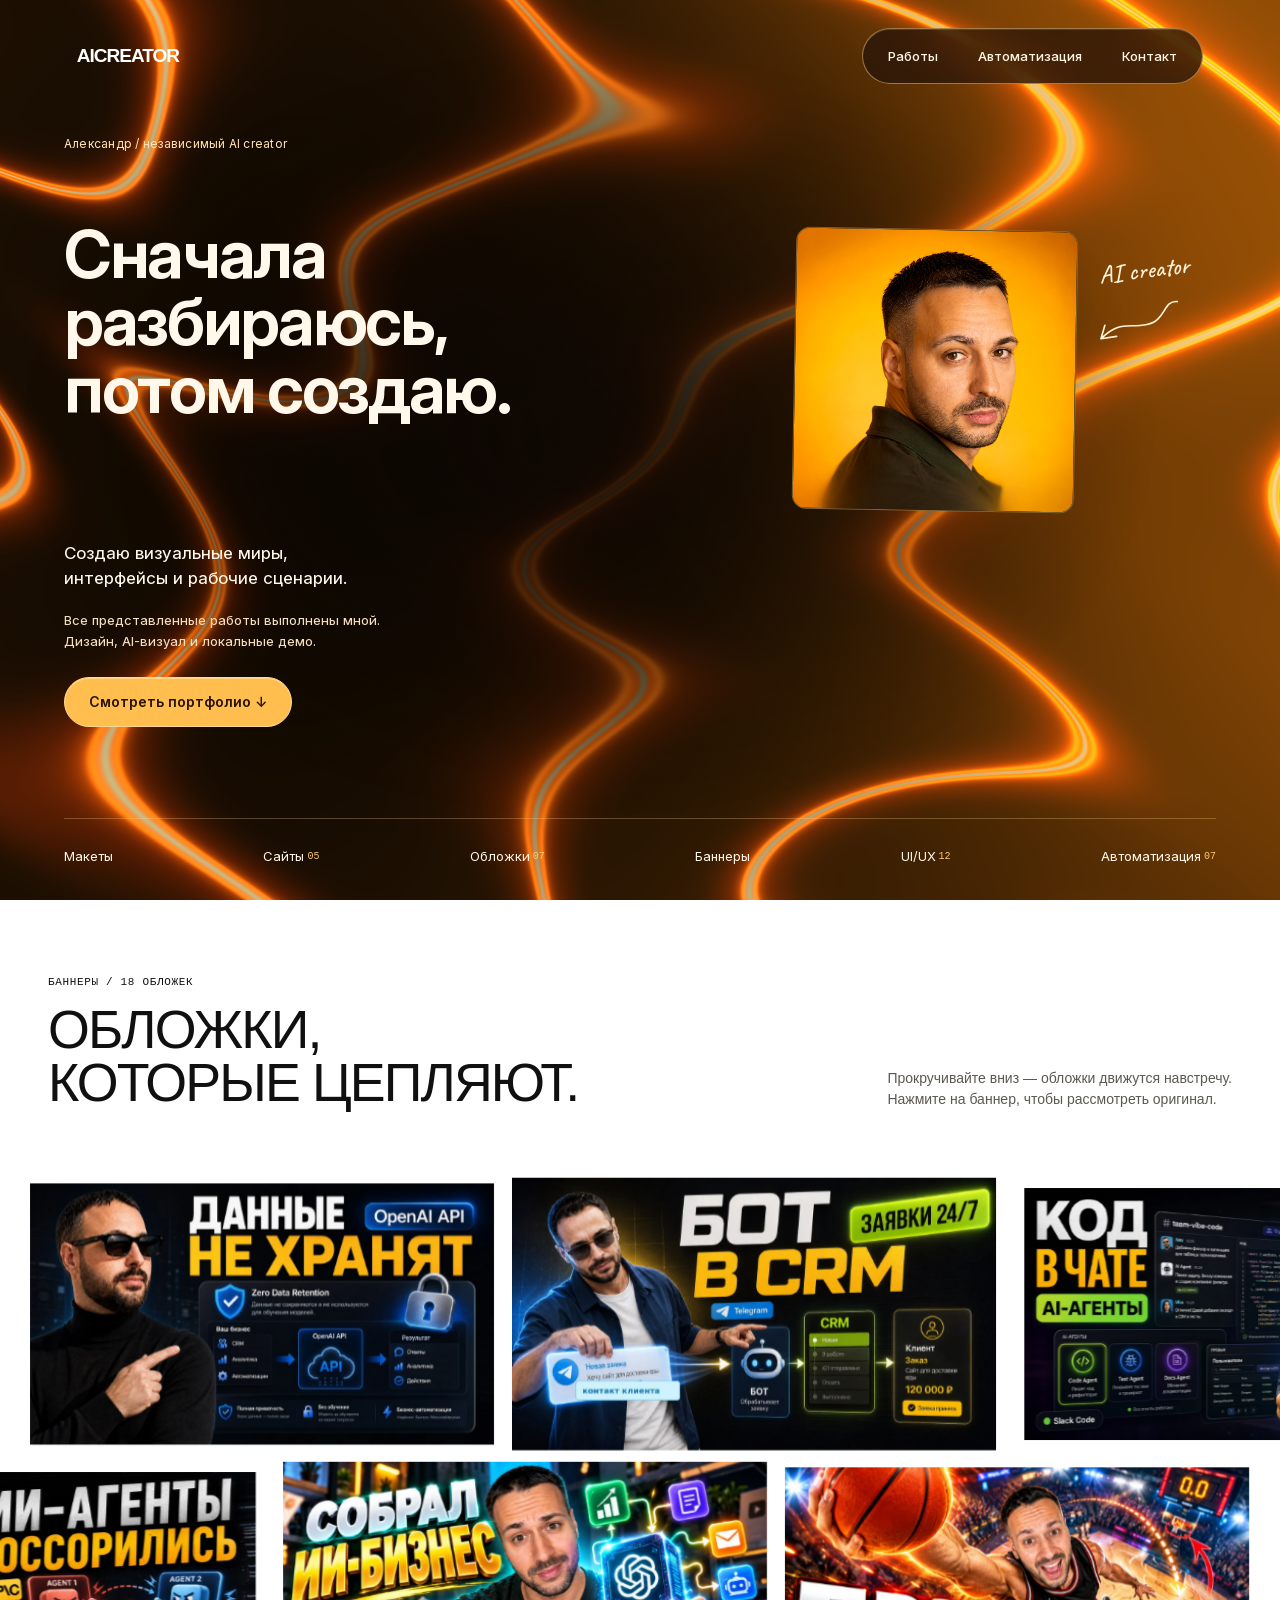
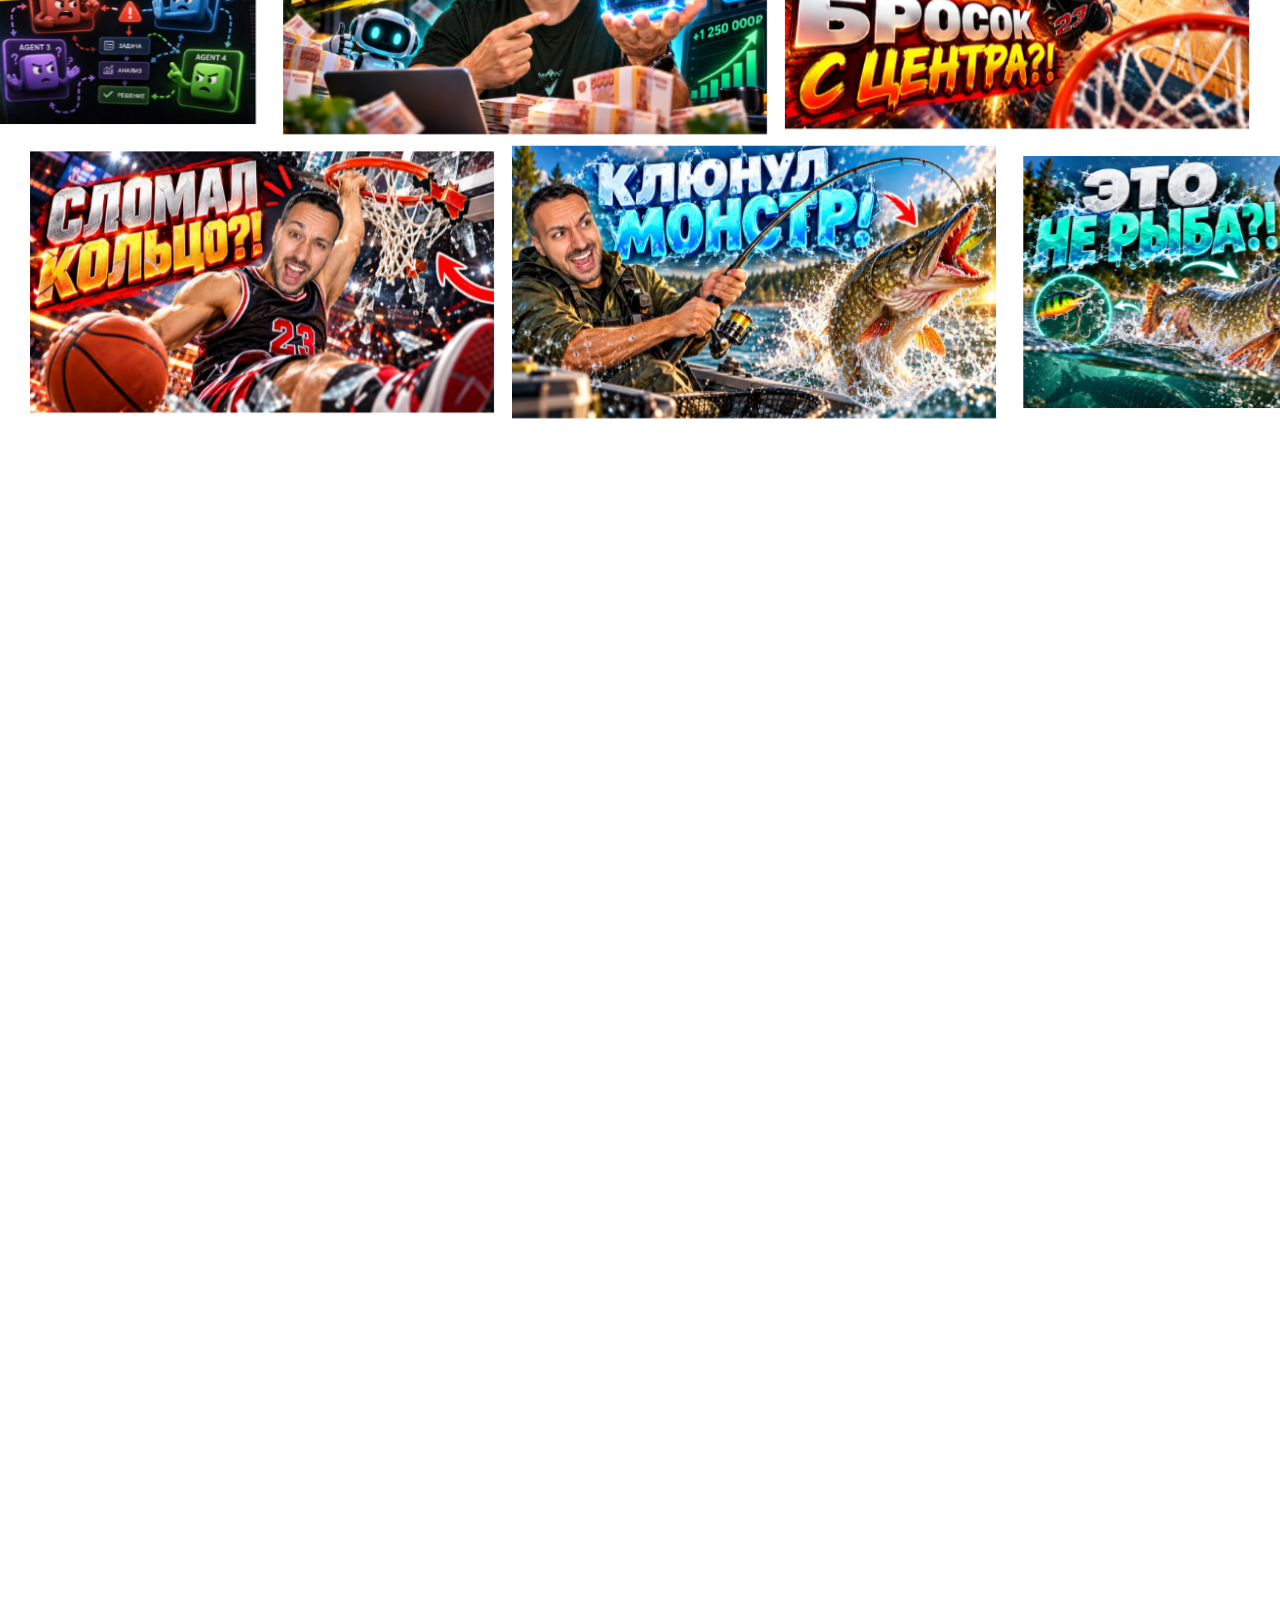
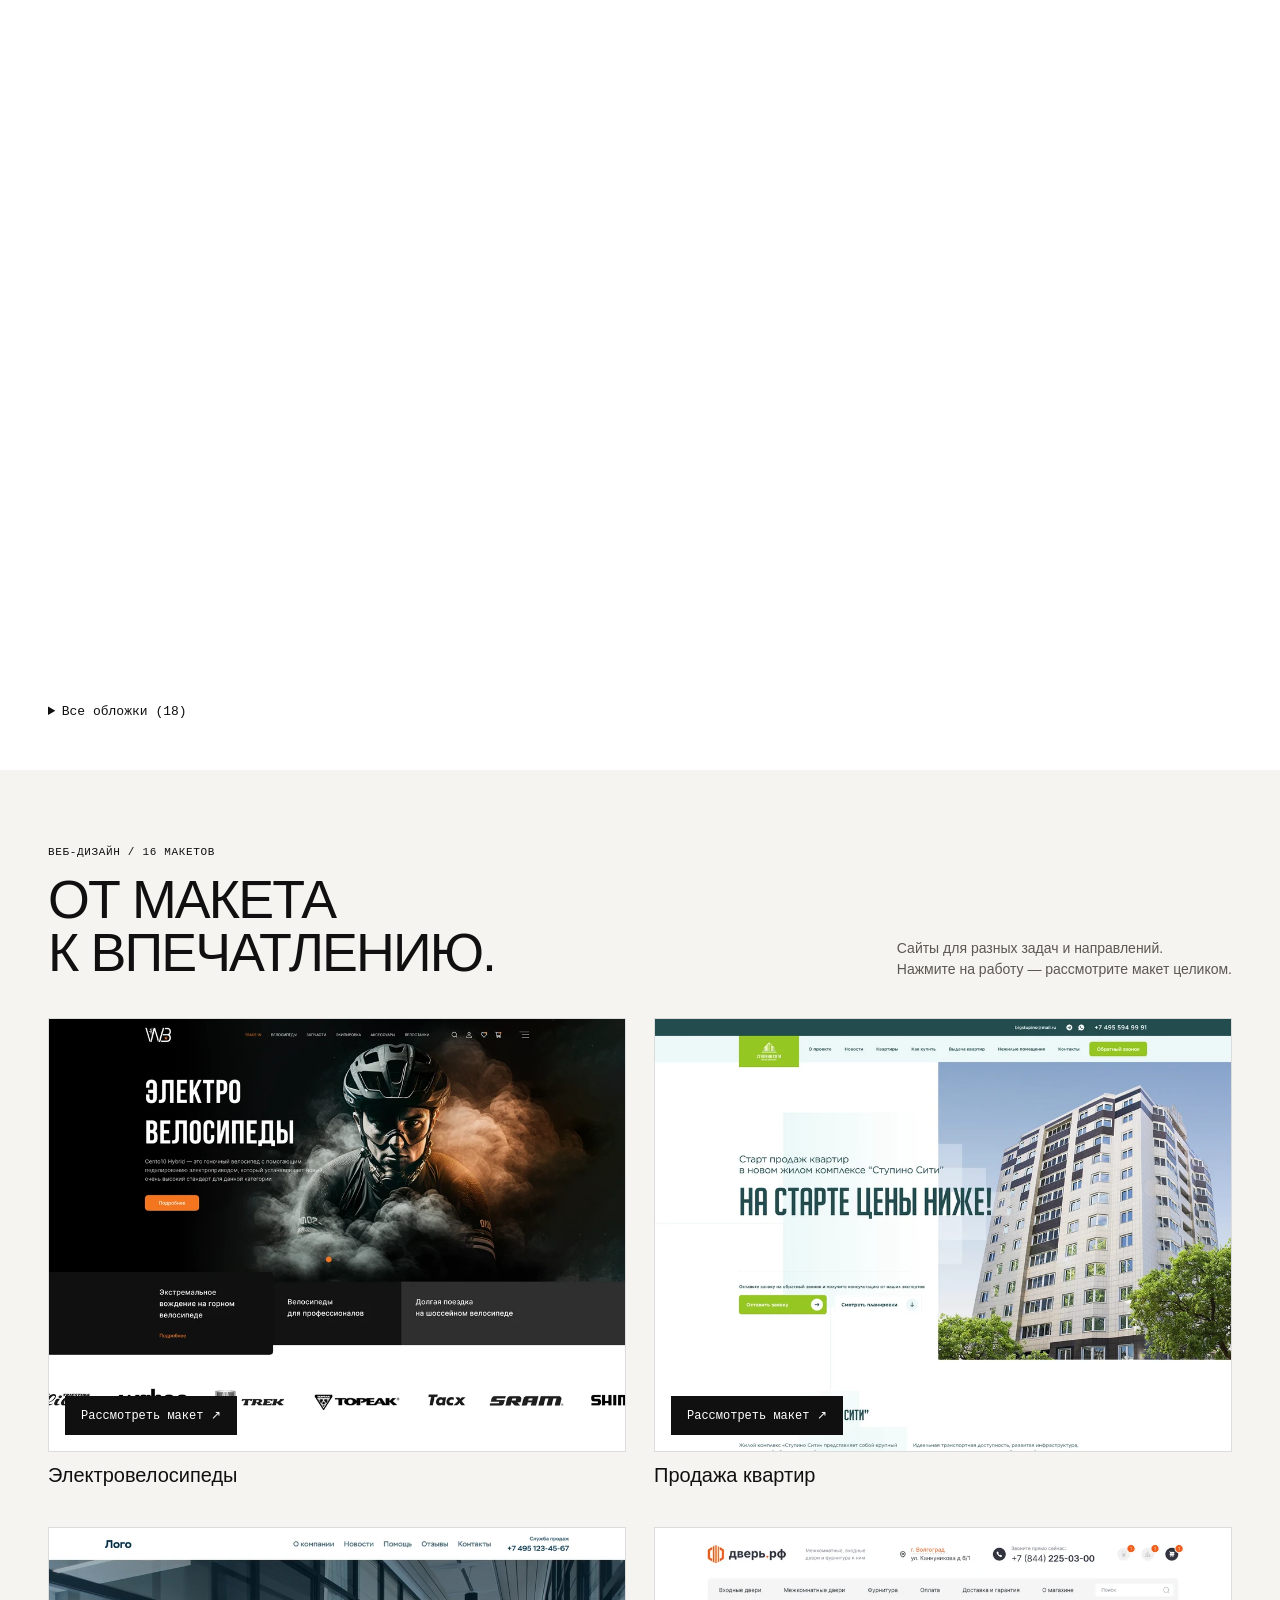
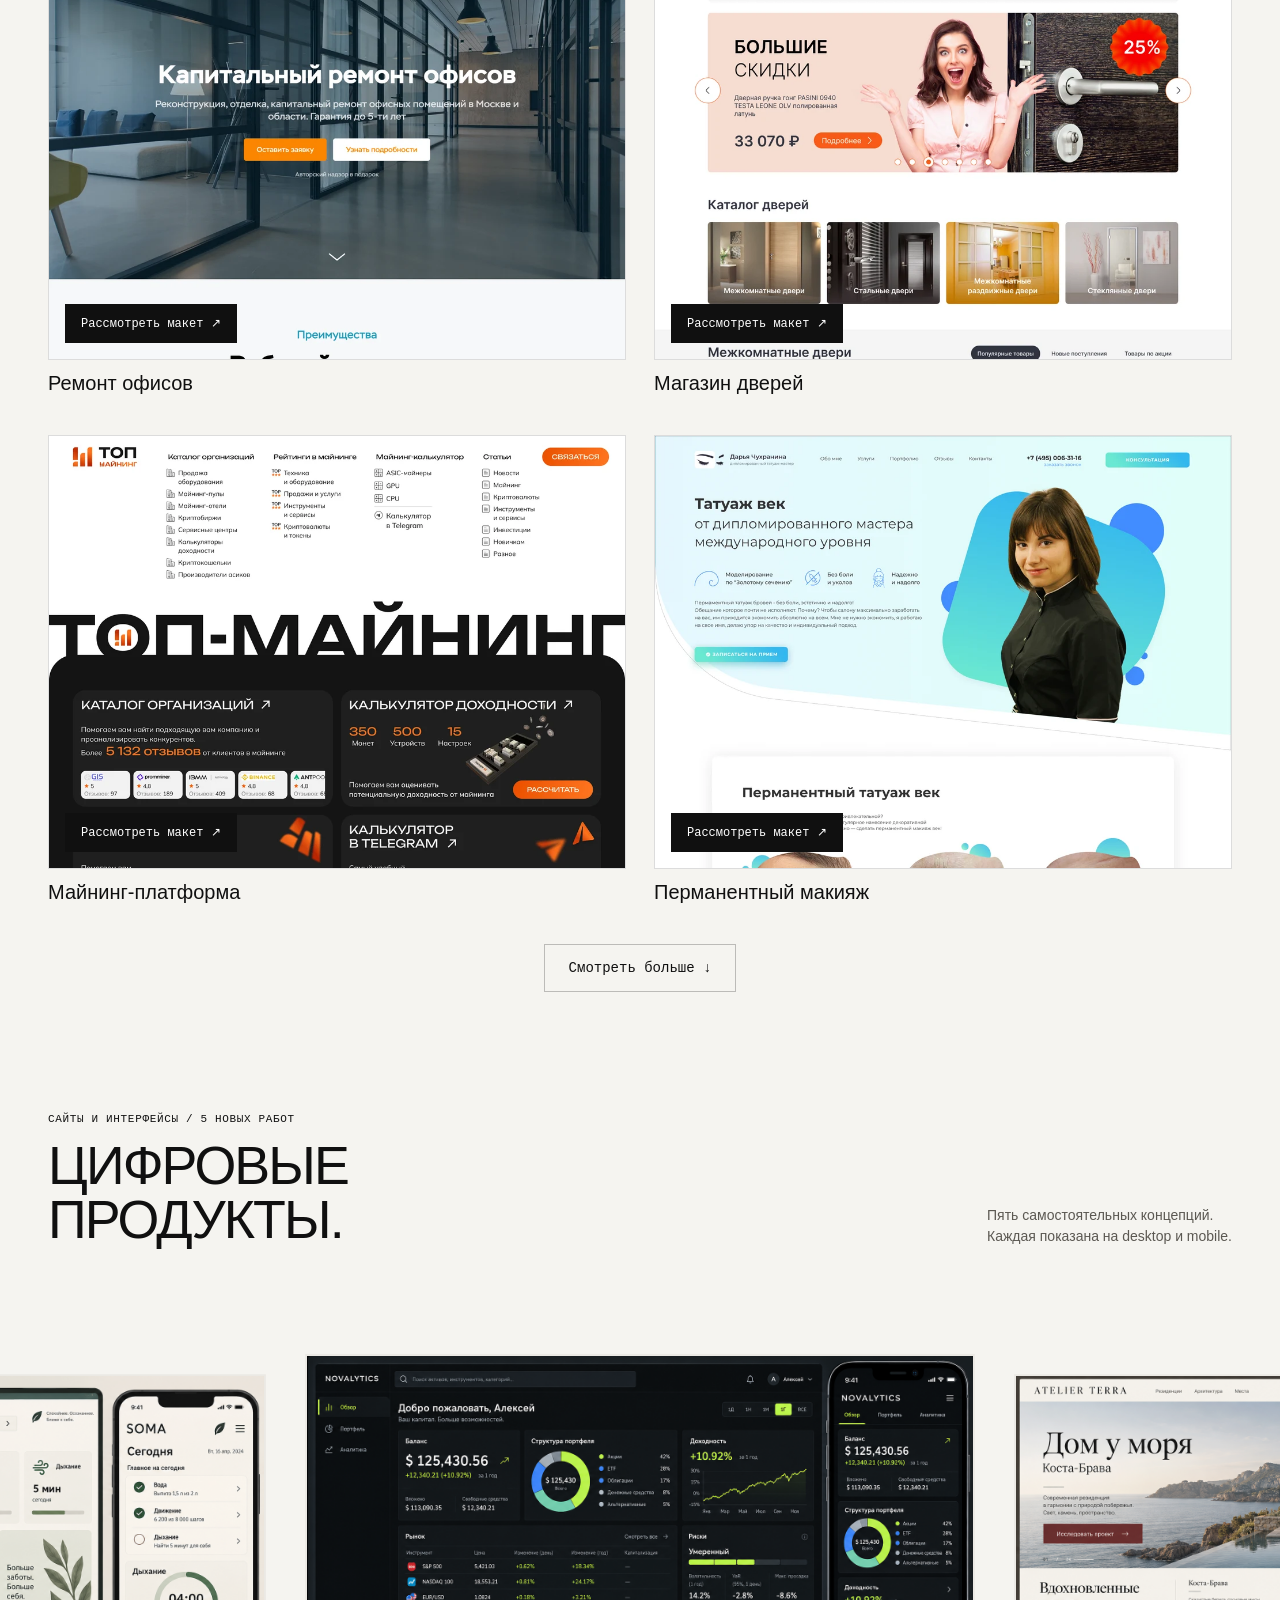
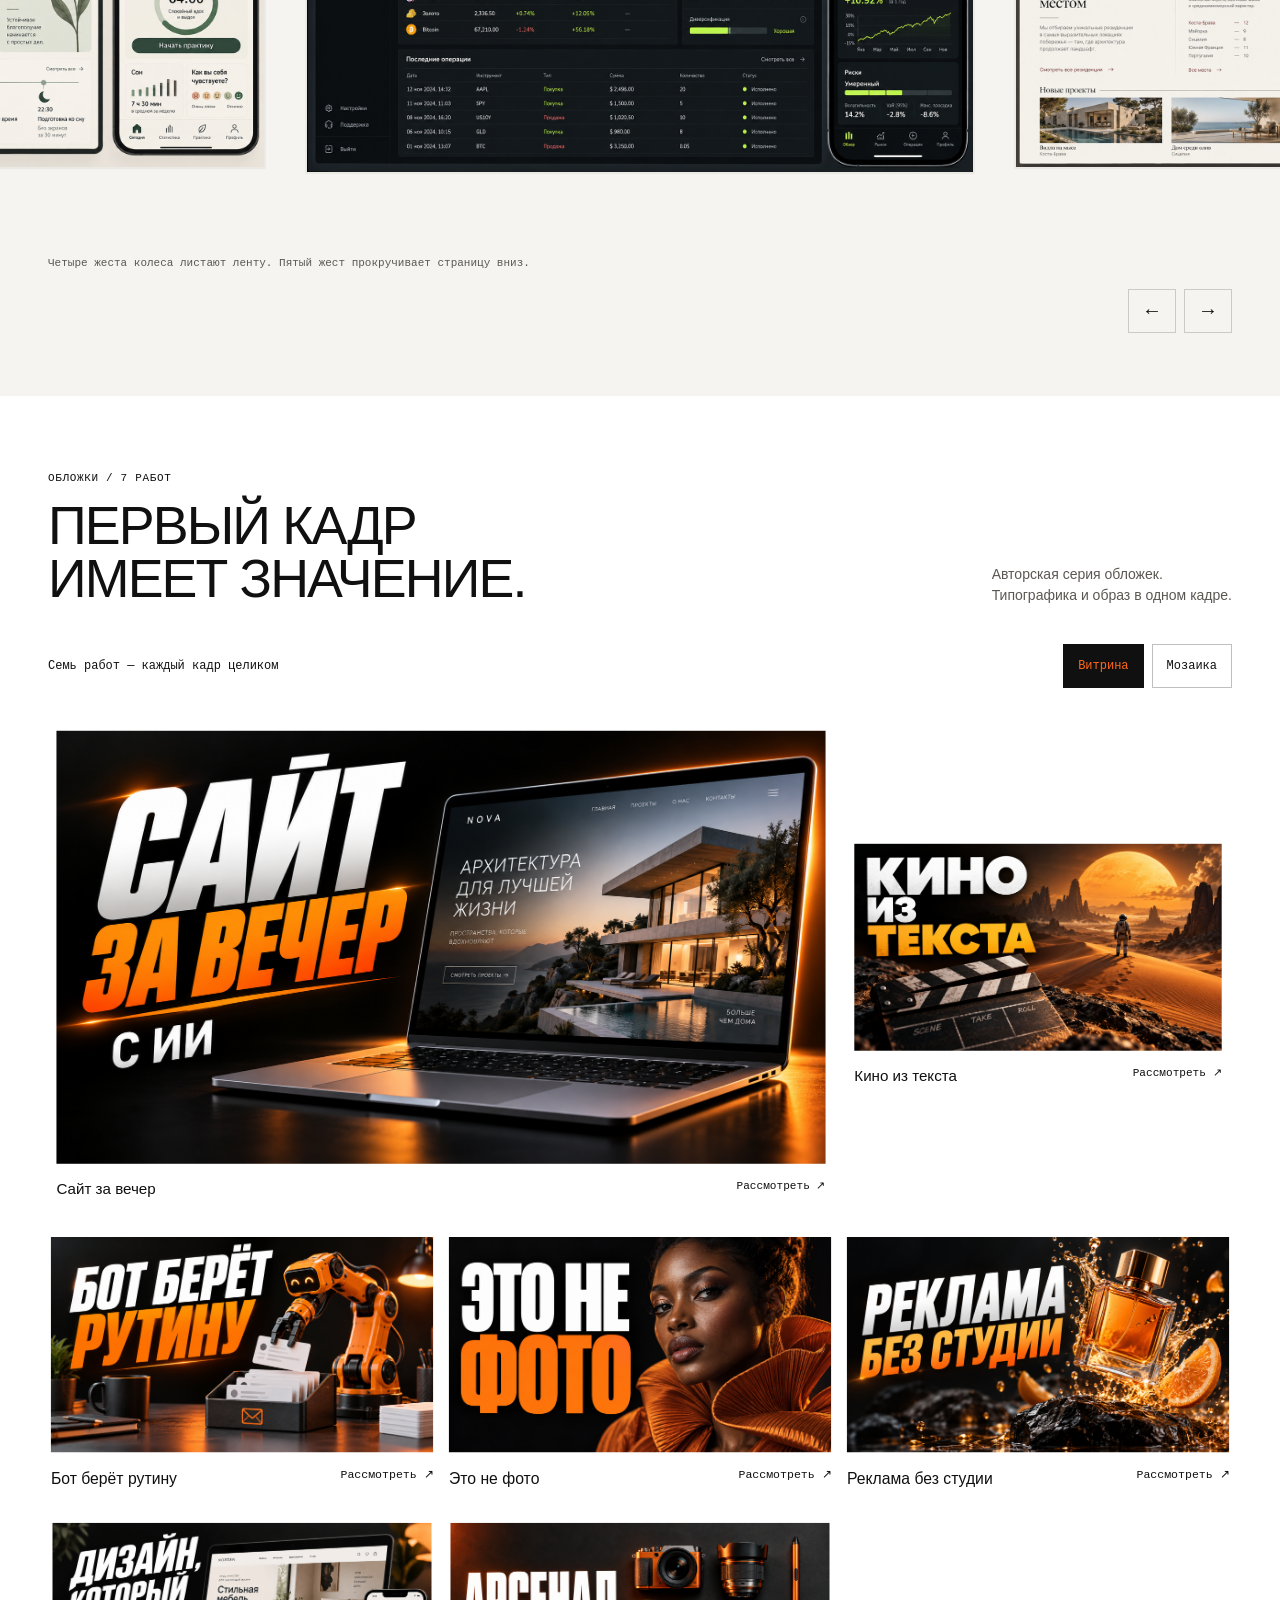
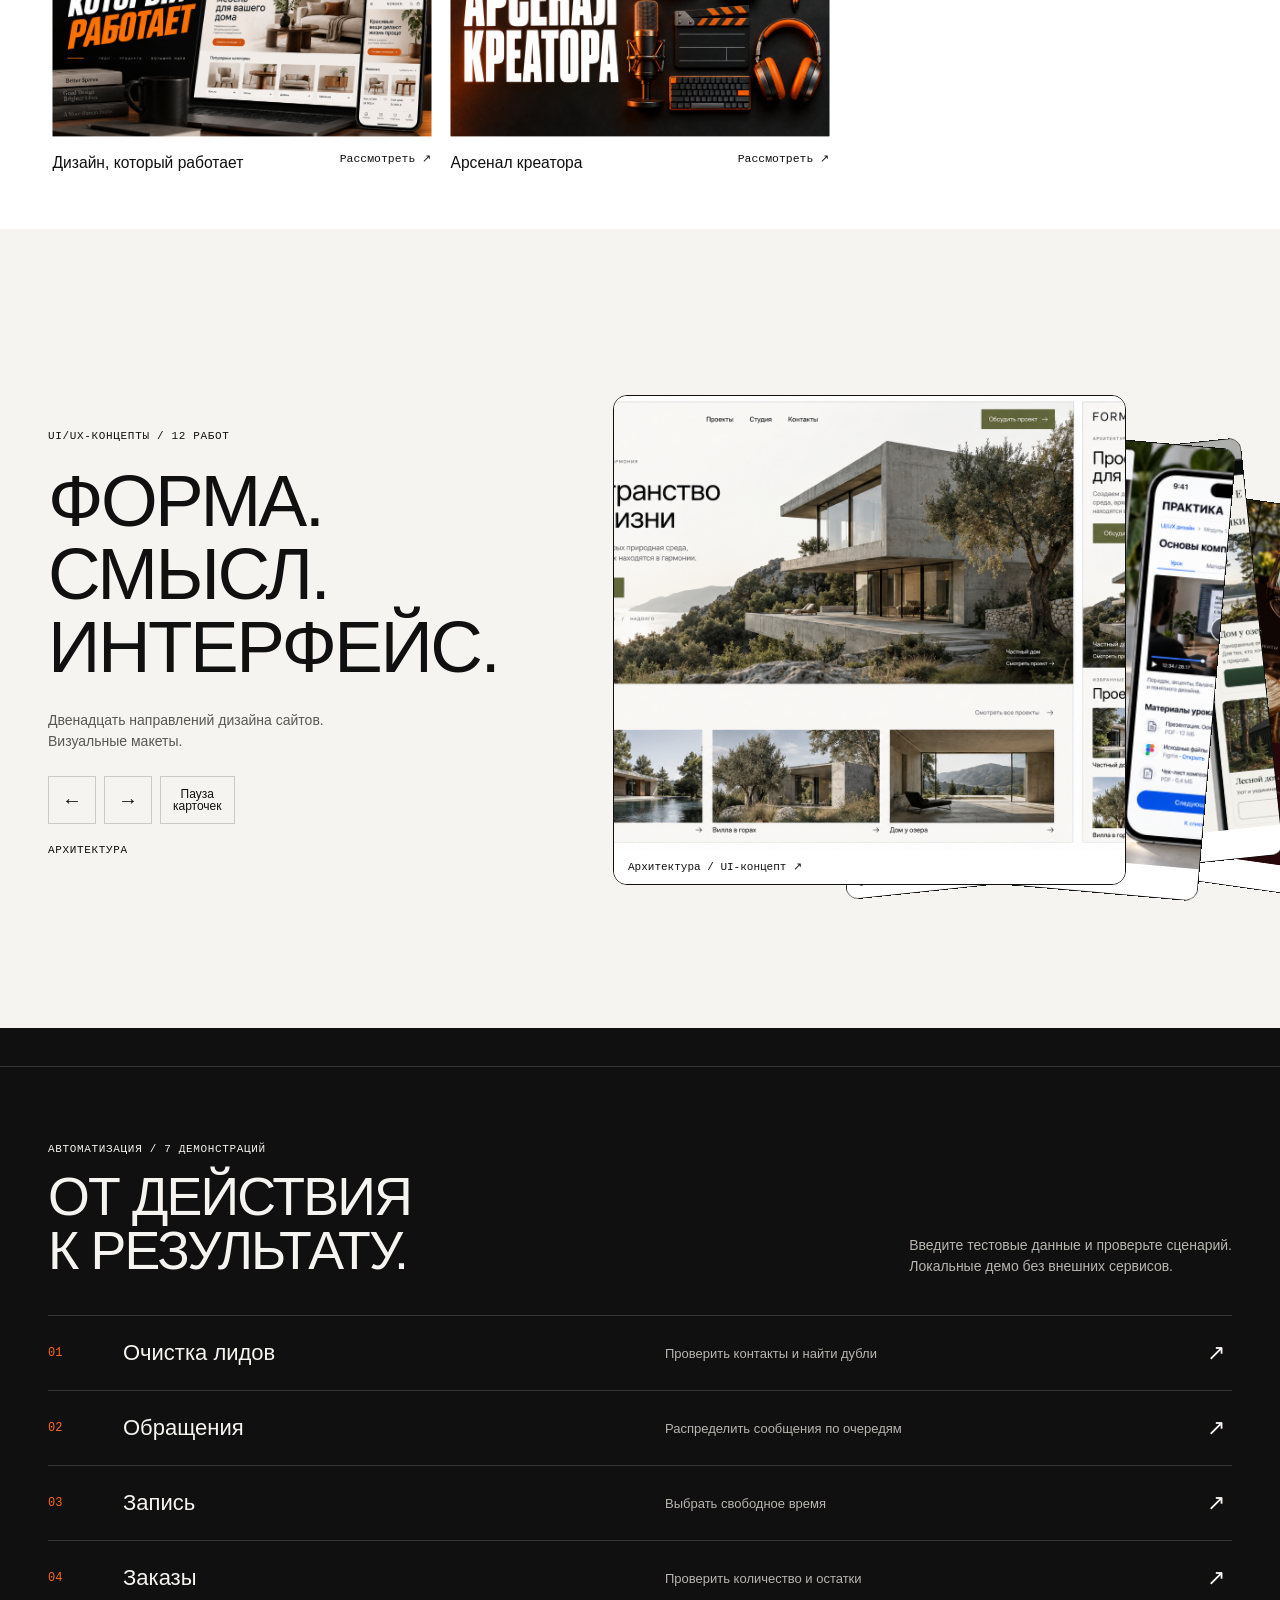
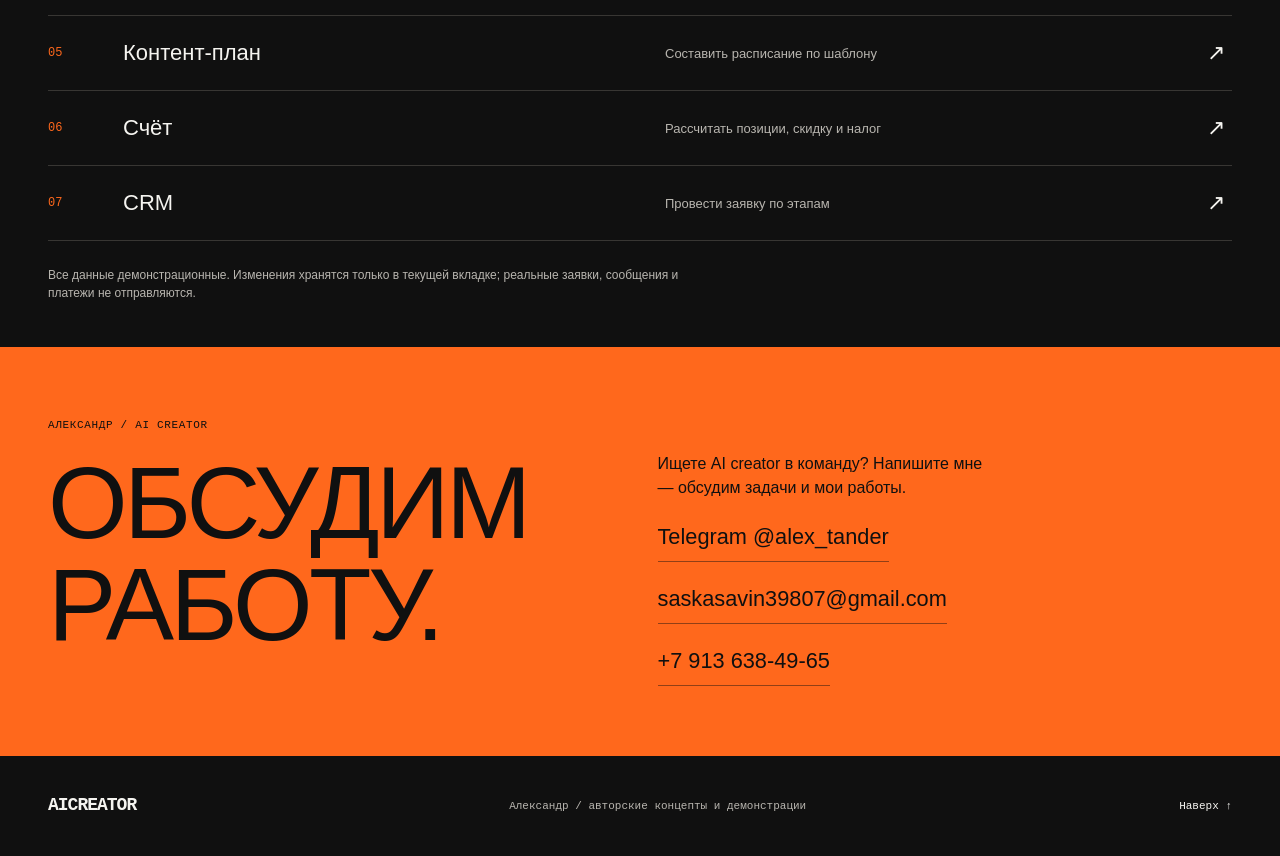
==== commit bc82c30b: "Update Hero heading to user-approved creation process statement" ====
--- a/site/index.html
+++ b/site/index.html
@@ -1,5 +1,5 @@
 <!doctype html>
-<html lang="ru"><head><meta charset="utf-8"><meta name="viewport" content="width=device-width,initial-scale=1,viewport-fit=cover"><meta name="description" content="Александр — AI creator. Портфолио для работодателей: веб-дизайн, AI-визуал, обложки и демонстрации автоматизации."><meta name="theme-color" content="#101010"><link rel="icon" href="data:image/svg+xml,%3Csvg xmlns='http://www.w3.org/2000/svg' viewBox='0 0 64 64'%3E%3Cpath fill='%23ff681c' d='M0 0h64v64H0z'/%3E%3Ctext x='8' y='45' font-family='Arial' font-weight='900' font-size='39'%3EAI%3C/text%3E%3C/svg%3E"><title>Александр / AI Creator</title><link rel="stylesheet" href="styles.css?v=9c623e24ccee"><link rel="stylesheet" href="hero-liquid.css?v=9c623e24ccee"><link rel="stylesheet" href="hero-amber.css?v=9c623e24ccee"><link rel="stylesheet" href="hero-portrait.css?v=9c623e24ccee"><link rel="stylesheet" href="hero-screen.css?v=9c623e24ccee"></head>
+<html lang="ru"><head><meta charset="utf-8"><meta name="viewport" content="width=device-width,initial-scale=1,viewport-fit=cover"><meta name="description" content="Александр — AI creator. Портфолио для работодателей: веб-дизайн, AI-визуал, обложки и демонстрации автоматизации."><meta name="theme-color" content="#101010"><link rel="icon" href="data:image/svg+xml,%3Csvg xmlns='http://www.w3.org/2000/svg' viewBox='0 0 64 64'%3E%3Cpath fill='%23ff681c' d='M0 0h64v64H0z'/%3E%3Ctext x='8' y='45' font-family='Arial' font-weight='900' font-size='39'%3EAI%3C/text%3E%3C/svg%3E"><title>Александр / AI Creator</title><link rel="stylesheet" href="styles.css?v=1fe0f1f9080d"><link rel="stylesheet" href="hero-liquid.css?v=1fe0f1f9080d"><link rel="stylesheet" href="hero-amber.css?v=1fe0f1f9080d"><link rel="stylesheet" href="hero-portrait.css?v=1fe0f1f9080d"><link rel="stylesheet" href="hero-screen.css?v=1fe0f1f9080d"><link rel="stylesheet" href="hero-copy.css?v=1fe0f1f9080d"></head>
 <body><a class="skip-link" href="#figma">К работам</a>
 <header class="site-header"><a class="brand" href="#top">AI<span>CREATOR</span></a><nav aria-label="Навигация"><a href="#figma">Работы</a><a href="#automation">Автоматизация</a><a href="#contact">Контакт ↗</a></nav><button id="motion-toggle" type="button" aria-pressed="false" hidden>Пауза движения</button></header>
 <main id="top"><section class="intro hero-intro"><template id="hero-legacy-media"><div class="hero-media" aria-hidden="true"><img src="assets/hero-alexander-cinematic-grain-20261001-poster.jpg" alt="" decoding="async" fetchpriority="high"><video id="hero-video" autoplay muted loop playsinline preload="metadata" poster="assets/hero-alexander-cinematic-grain-20261001-poster.jpg"><source src="assets/videos/hero-alexander-cinematic-grain-20261001.mp4" type="video/mp4"></video><span class="hero-light"></span><span class="hero-smoke"></span></div></template><div class="hero-content"><p class="eyebrow">Александр / независимый AI creator</p><div class="intro-line"><h1><span class="hero-title-line hero-title-line-a">Идея. Образ.</span><span class="hero-title-line hero-title-line-b">Движение<span class="hero-title-dot">.</span></span></h1><div class="intro-note"><p>Создаю визуальные миры,<br>интерфейсы и рабочие сценарии.</p><p class="muted">Все представленные работы выполнены мной.<br>Дизайн, AI-визуал и локальные демо.</p><a href="#figma" class="arrow-link">Смотреть портфолио ↓</a></div></div><nav class="discipline-nav" aria-label="Направления"><a href="#sites">Сайты <sup>05</sup></a><a href="#covers">Обложки <sup>07</sup></a><a href="#ads" hidden>Реклама <sup>07</sup></a><a href="#ui">UI/UX <sup>12</sup></a><a href="#video" hidden>AI-видео <sup>07</sup></a><a href="#automation">Автоматизация <sup>07</sup></a></nav></div></section>
@@ -12,4 +12,4 @@
 <section id="contact" class="contact"><p class="eyebrow">Александр / AI creator</p><h2>Обсудим<br>работу.</h2><div class="contact-links"><p class="contact-intro">Ищете AI creator в команду? Напишите мне — обсудим задачи и мои работы.</p><a href="https://t.me/alex_tander" target="_blank" rel="noopener">Telegram @alex_tander ↗</a><a href="mailto:saskasavin39807@gmail.com">saskasavin39807@gmail.com ↗</a><a href="tel:+79136384965">+7 913 638-49-65 ↗</a></div></section></main>
 <footer><a class="brand" href="#top">AI<span>CREATOR</span></a><p>Александр / авторские концепты и демонстрации</p><a href="#top">Наверх ↑</a></footer>
 <dialog id="work-dialog" aria-labelledby="dialog-title"><div class="dialog-bar"><div><p class="eyebrow" id="dialog-category"></p><h2 id="dialog-title"></h2></div><button id="dialog-close" type="button" aria-label="Закрыть просмотр" autofocus>Закрыть ×</button></div><div class="dialog-media"></div><div class="dialog-bottom"><button id="dialog-prev" aria-label="Предыдущая работа">←</button><span id="dialog-count"></span><a id="dialog-original" target="_blank" rel="noopener">Оригинал ↗</a><button id="dialog-next" aria-label="Следующая работа">→</button></div></dialog>
-<noscript><p class="noscript">Для интерактивного портфолио включите JavaScript. <a href="../review.html">Открыть каталог</a></p></noscript><script type="module" src="app.js?v=9c623e24ccee"></script></body></html>
+<noscript><p class="noscript">Для интерактивного портфолио включите JavaScript. <a href="../review.html">Открыть каталог</a></p></noscript><script type="module" src="app.js?v=1fe0f1f9080d"></script></body></html>
--- a/site/hero-copy.css
+++ b/site/hero-copy.css
@@ -0,0 +1,8 @@
+/* Exact user wording; allow the longer phrase to breathe at each viewport. */
+.hero-liquid.hero-process-copy h1{font-size:clamp(46px,5.2vw,80px)!important;line-height:1.06;letter-spacing:-.035em}
+@media(max-width:650px){
+ .hero-liquid.hero-process-copy .liquid-composition{display:flex!important;flex-direction:column;align-items:stretch;gap:0}
+ .hero-liquid.hero-process-copy .liquid-portrait{position:relative;top:auto;right:auto;order:-1;align-self:flex-end;width:80px;margin:10px 0 20px}
+ .hero-liquid.hero-process-copy .hero-title-line-a{max-width:none!important}
+ .hero-liquid.hero-process-copy h1{font-size:clamp(34px,9.2vw,48px)!important;line-height:1.1;letter-spacing:-.035em}
+}
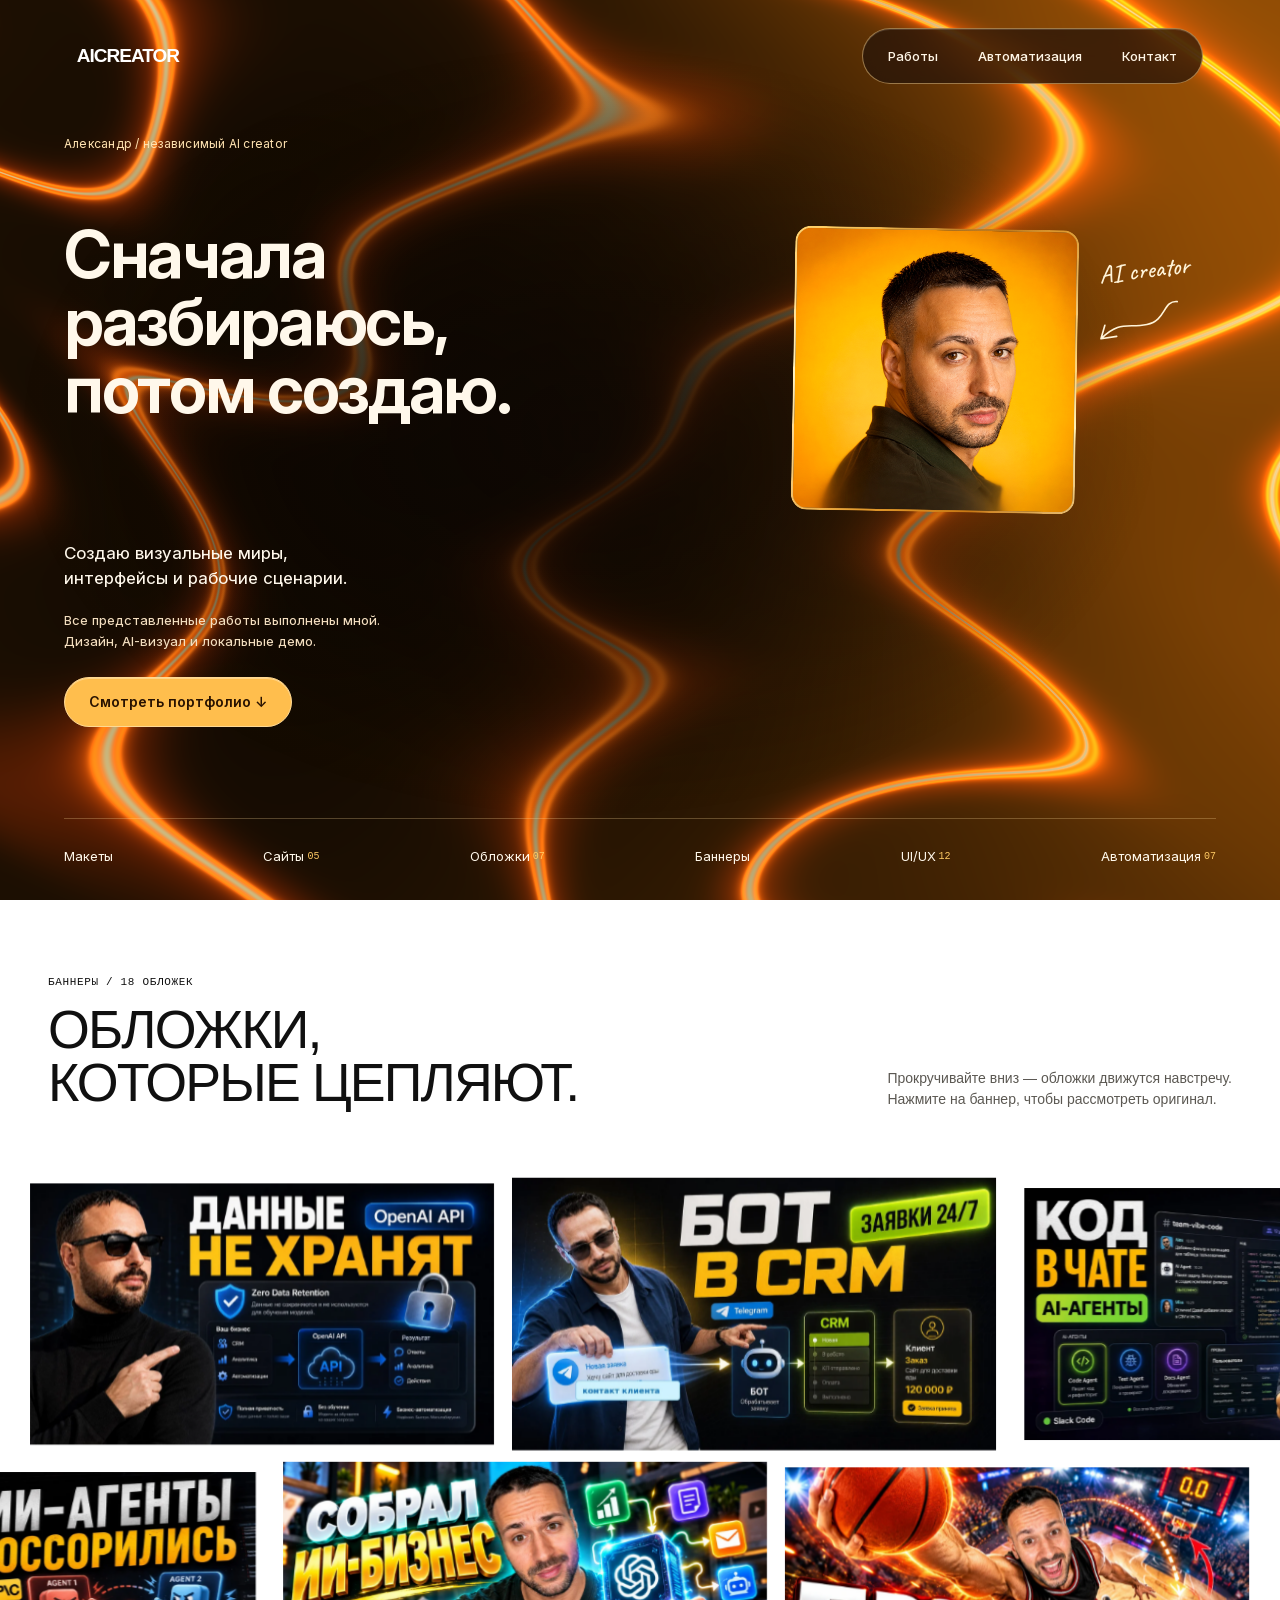
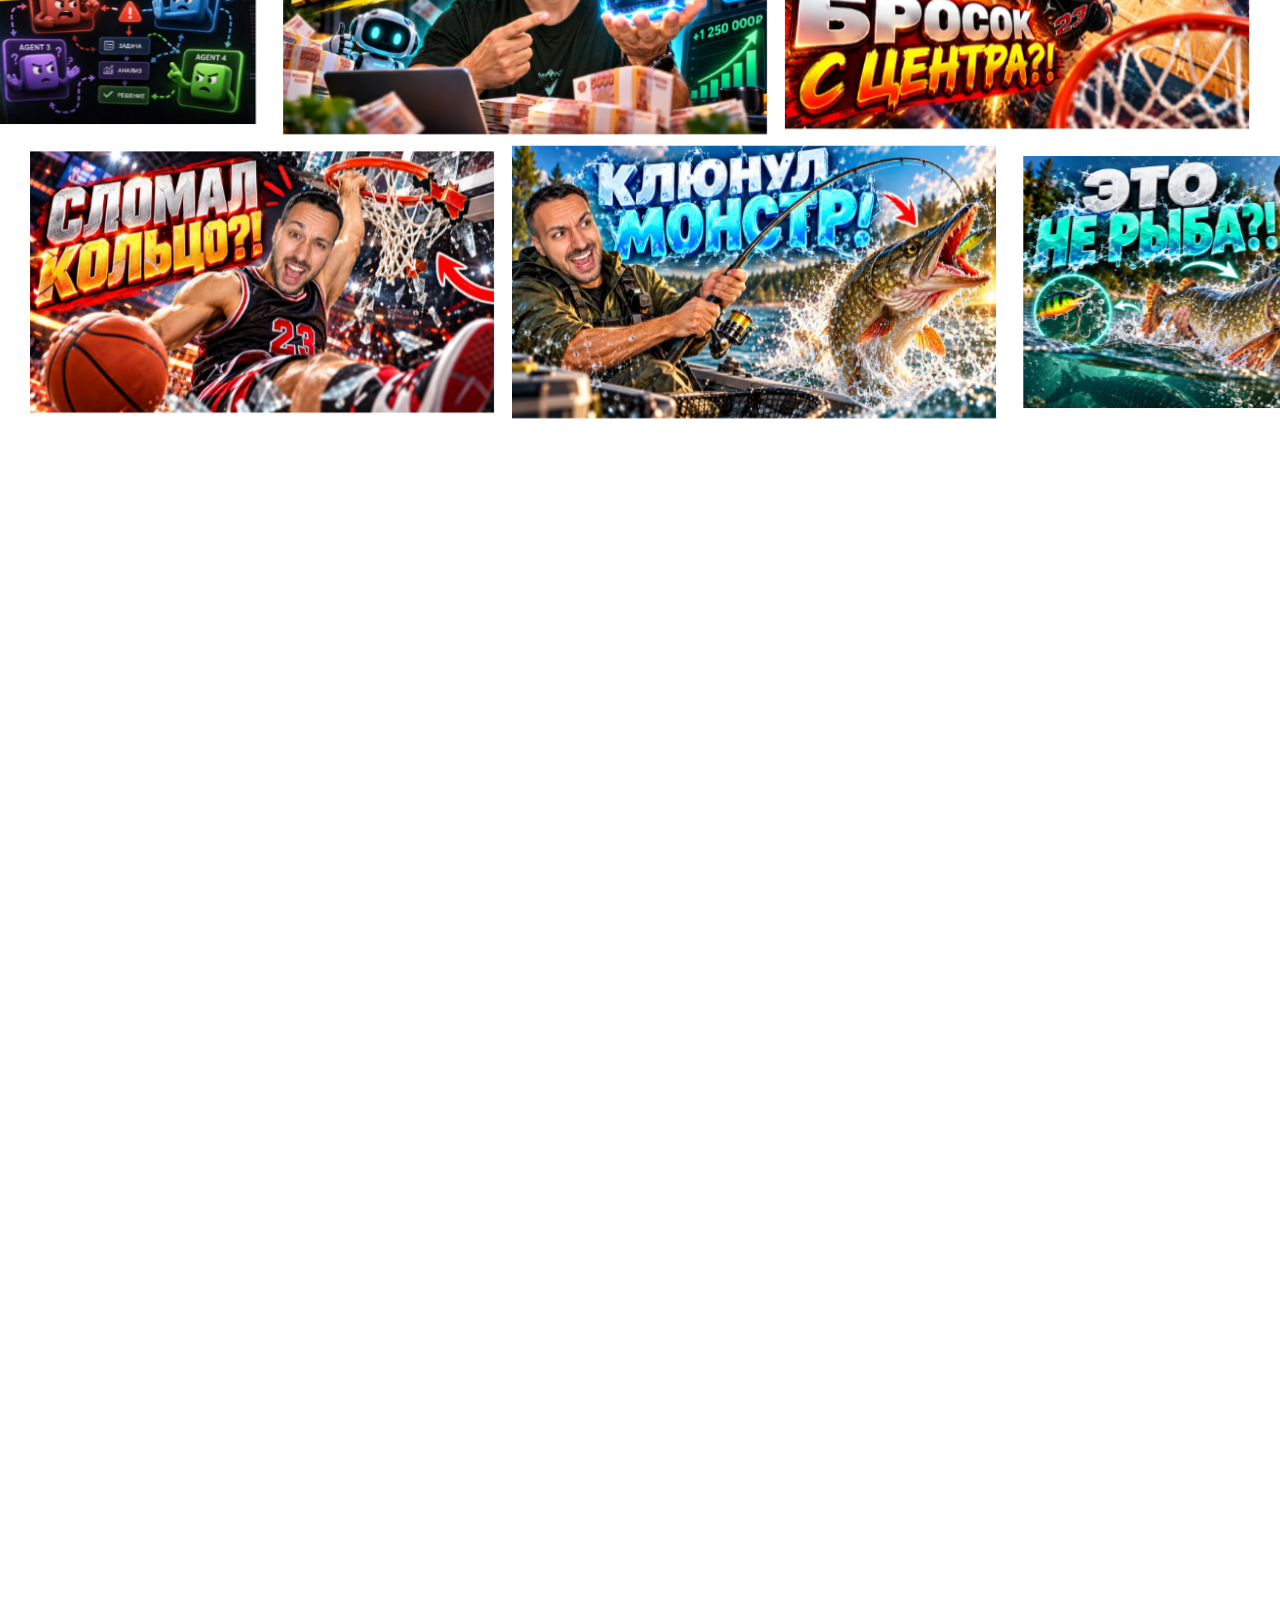
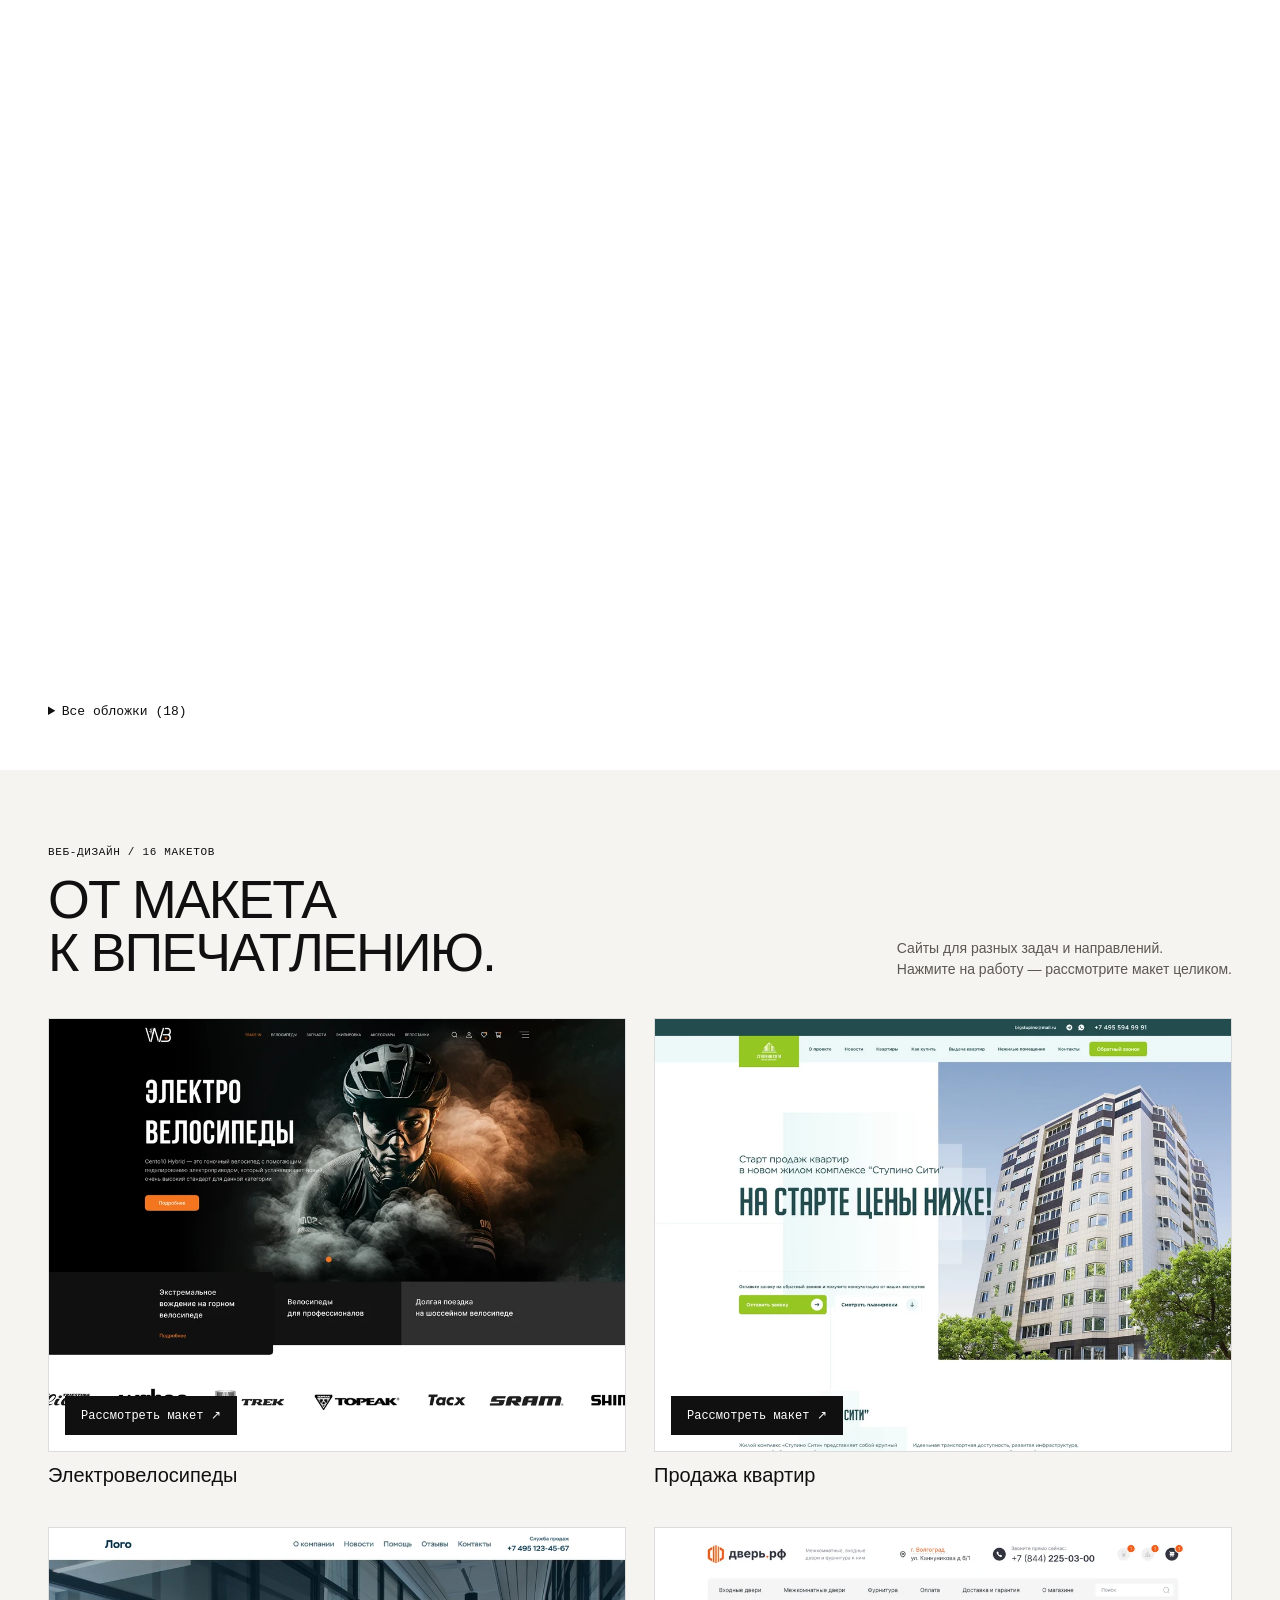
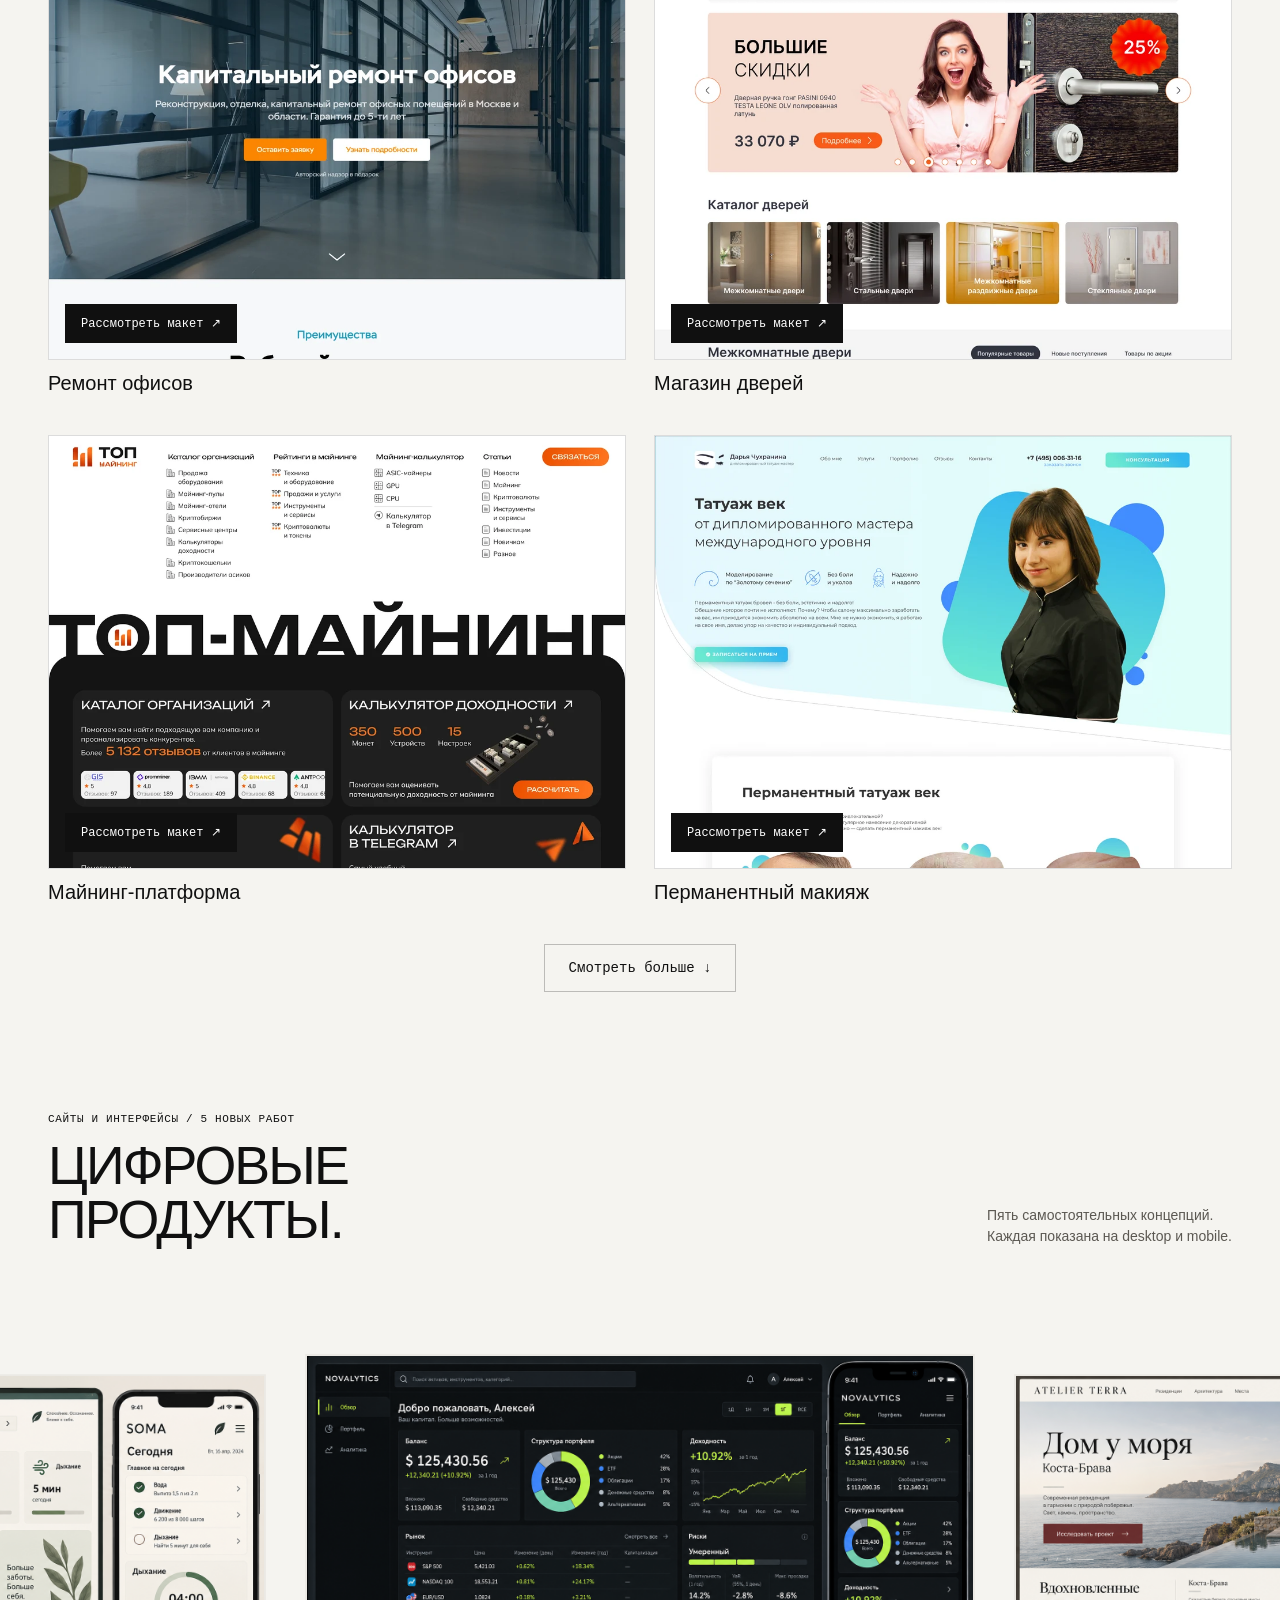
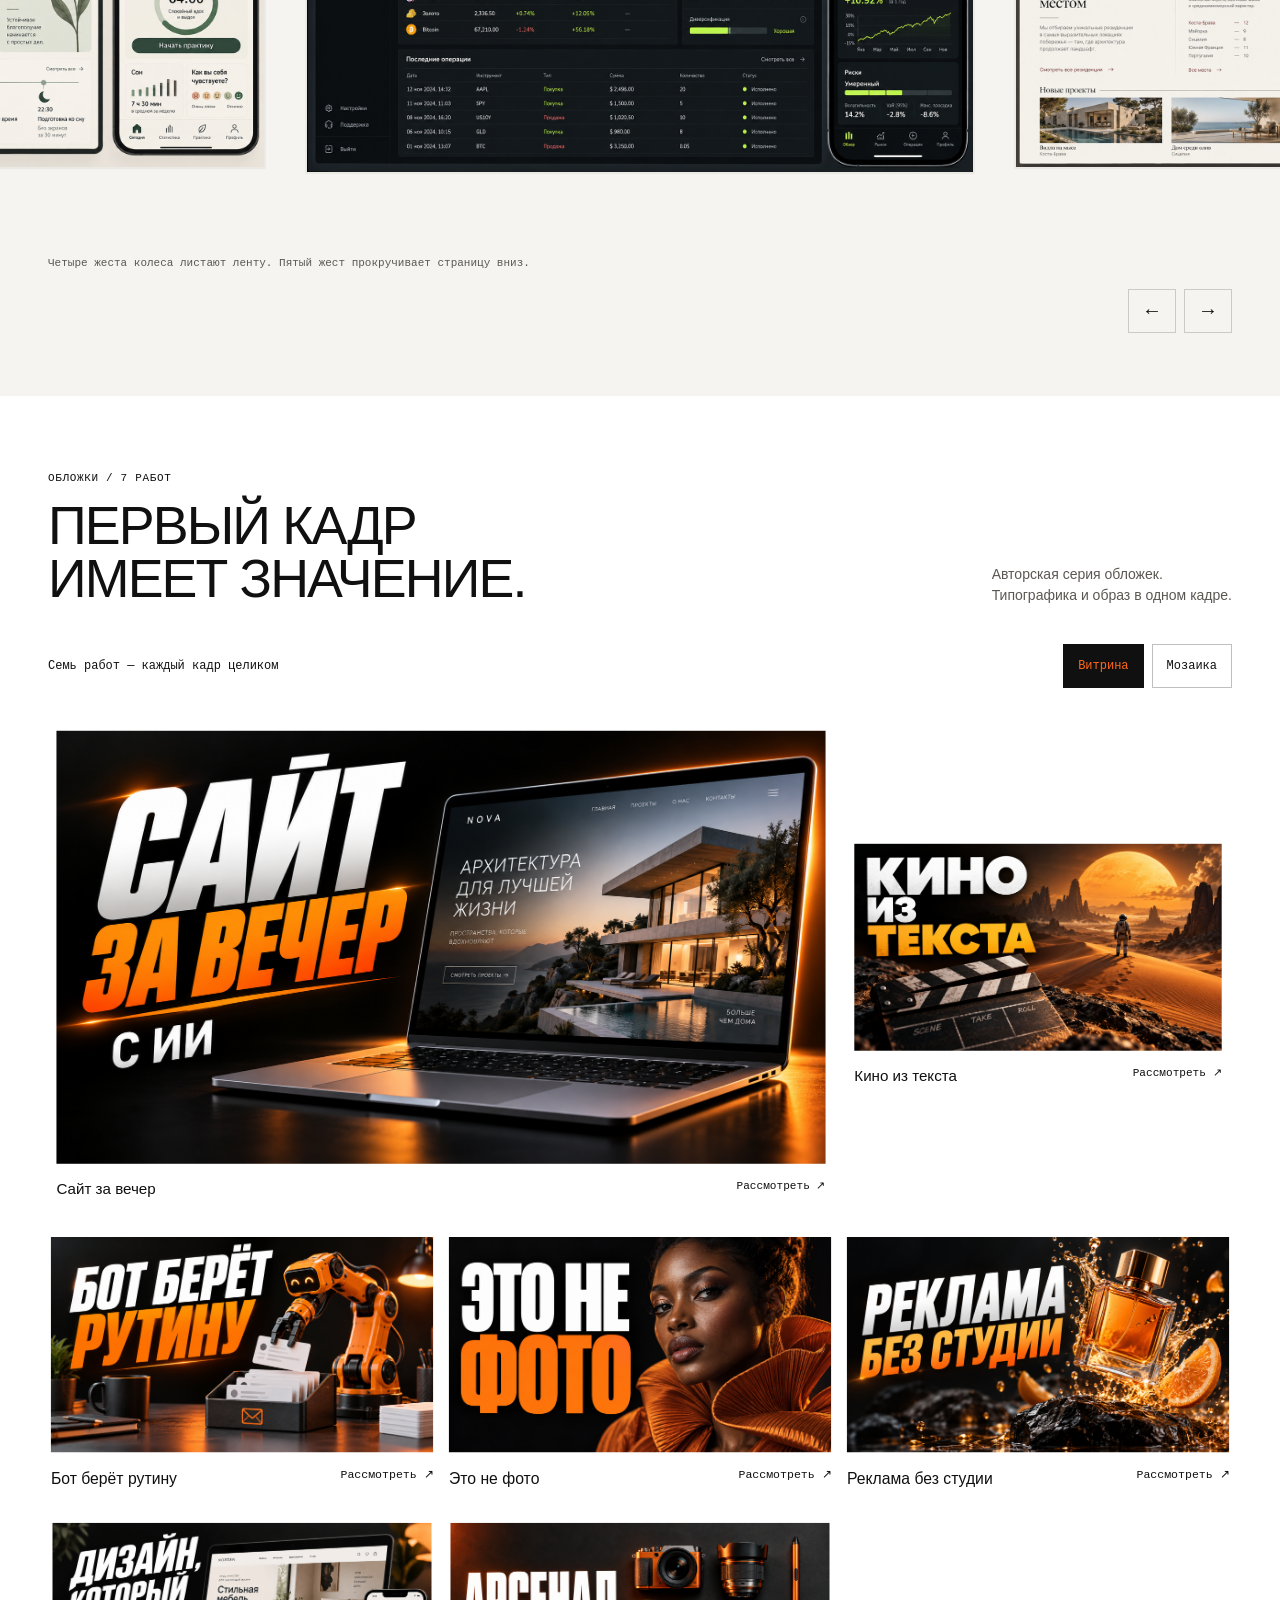
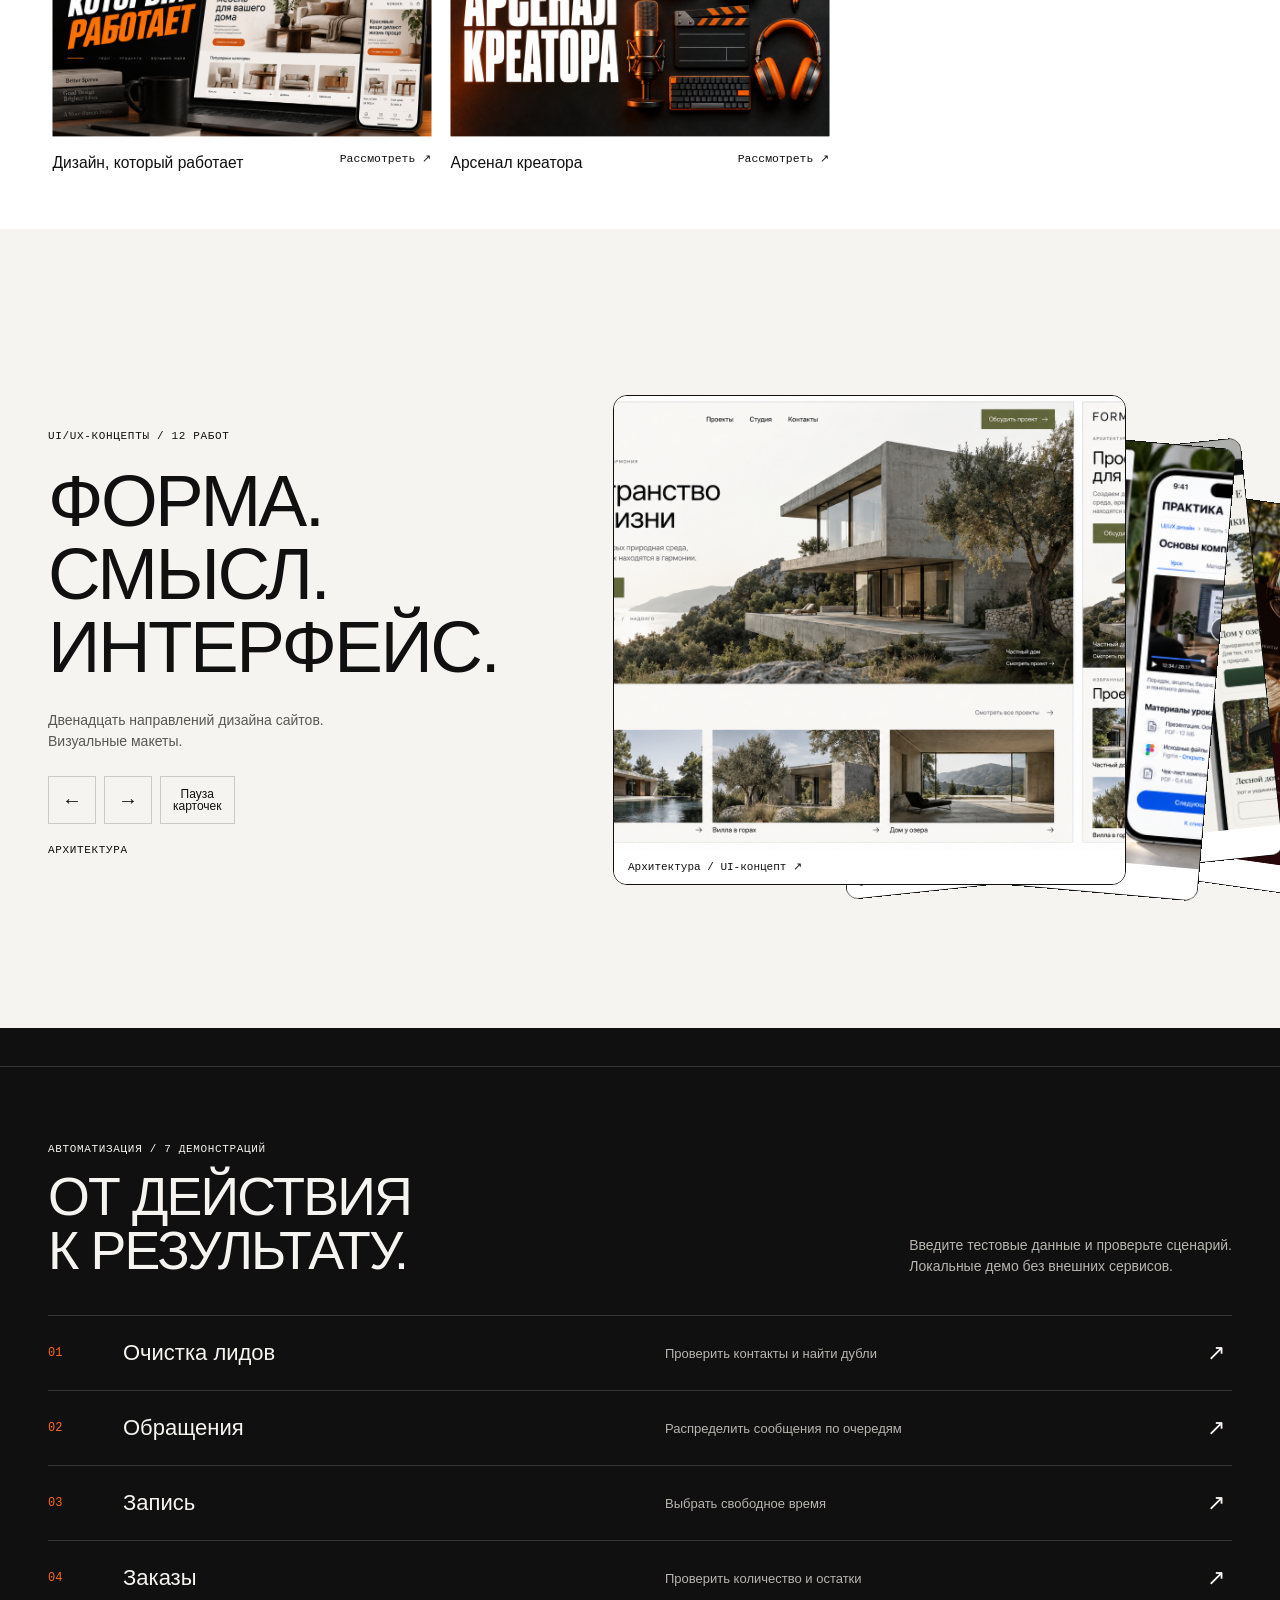
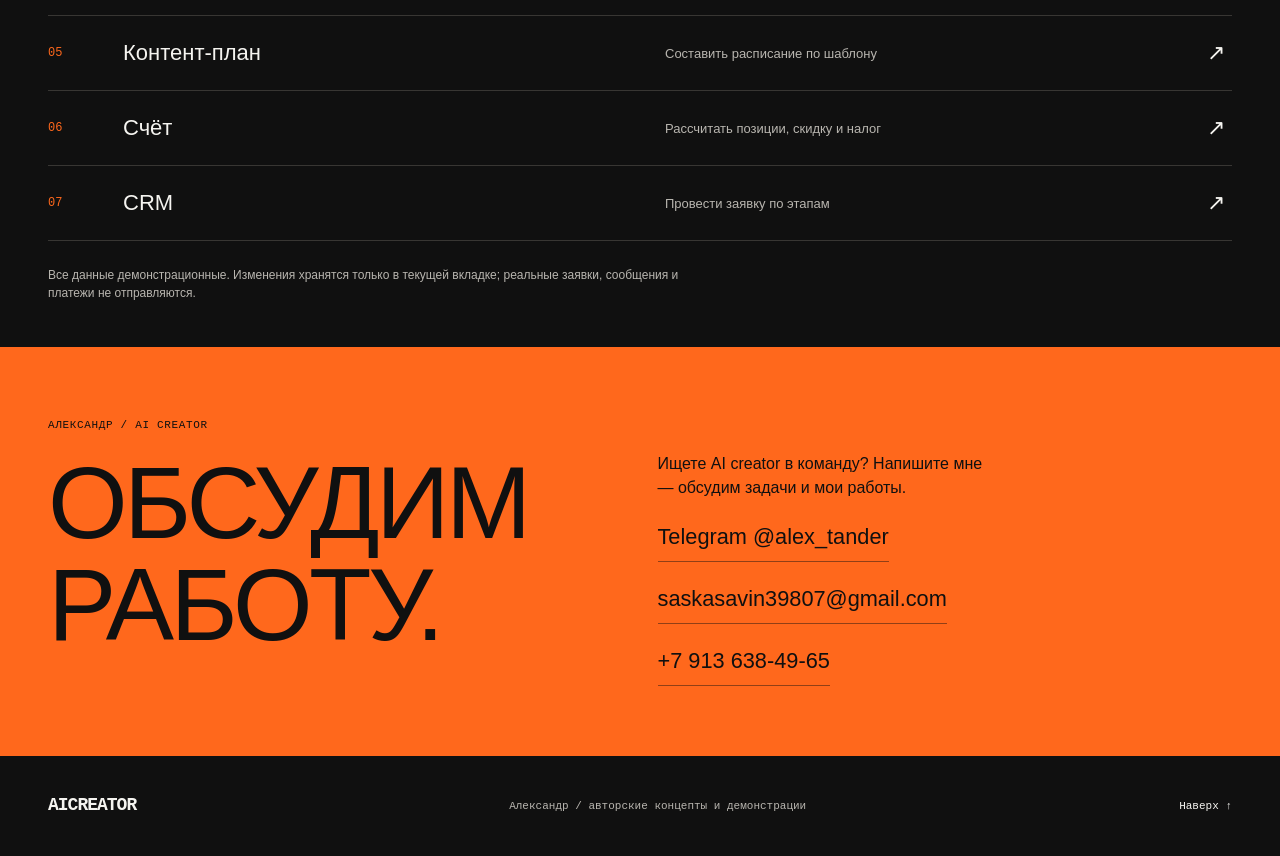
==== commit a4cc31a6: "Add selected Liquid Gold portrait edge with accessible motion fallbacks" ====
--- a/site/index.html
+++ b/site/index.html
@@ -1,5 +1,5 @@
 <!doctype html>
-<html lang="ru"><head><meta charset="utf-8"><meta name="viewport" content="width=device-width,initial-scale=1,viewport-fit=cover"><meta name="description" content="Александр — AI creator. Портфолио для работодателей: веб-дизайн, AI-визуал, обложки и демонстрации автоматизации."><meta name="theme-color" content="#101010"><link rel="icon" href="data:image/svg+xml,%3Csvg xmlns='http://www.w3.org/2000/svg' viewBox='0 0 64 64'%3E%3Cpath fill='%23ff681c' d='M0 0h64v64H0z'/%3E%3Ctext x='8' y='45' font-family='Arial' font-weight='900' font-size='39'%3EAI%3C/text%3E%3C/svg%3E"><title>Александр / AI Creator</title><link rel="stylesheet" href="styles.css?v=1fe0f1f9080d"><link rel="stylesheet" href="hero-liquid.css?v=1fe0f1f9080d"><link rel="stylesheet" href="hero-amber.css?v=1fe0f1f9080d"><link rel="stylesheet" href="hero-portrait.css?v=1fe0f1f9080d"><link rel="stylesheet" href="hero-screen.css?v=1fe0f1f9080d"><link rel="stylesheet" href="hero-copy.css?v=1fe0f1f9080d"></head>
+<html lang="ru"><head><meta charset="utf-8"><meta name="viewport" content="width=device-width,initial-scale=1,viewport-fit=cover"><meta name="description" content="Александр — AI creator. Портфолио для работодателей: веб-дизайн, AI-визуал, обложки и демонстрации автоматизации."><meta name="theme-color" content="#101010"><link rel="icon" href="data:image/svg+xml,%3Csvg xmlns='http://www.w3.org/2000/svg' viewBox='0 0 64 64'%3E%3Cpath fill='%23ff681c' d='M0 0h64v64H0z'/%3E%3Ctext x='8' y='45' font-family='Arial' font-weight='900' font-size='39'%3EAI%3C/text%3E%3C/svg%3E"><title>Александр / AI Creator</title><link rel="stylesheet" href="styles.css?v=1b732f86bf19"><link rel="stylesheet" href="hero-liquid.css?v=1b732f86bf19"><link rel="stylesheet" href="hero-amber.css?v=1b732f86bf19"><link rel="stylesheet" href="hero-portrait.css?v=1b732f86bf19"><link rel="stylesheet" href="hero-screen.css?v=1b732f86bf19"><link rel="stylesheet" href="hero-copy.css?v=1b732f86bf19"><link rel="stylesheet" href="hero-gold-edge.css?v=1b732f86bf19"></head>
 <body><a class="skip-link" href="#figma">К работам</a>
 <header class="site-header"><a class="brand" href="#top">AI<span>CREATOR</span></a><nav aria-label="Навигация"><a href="#figma">Работы</a><a href="#automation">Автоматизация</a><a href="#contact">Контакт ↗</a></nav><button id="motion-toggle" type="button" aria-pressed="false" hidden>Пауза движения</button></header>
 <main id="top"><section class="intro hero-intro"><template id="hero-legacy-media"><div class="hero-media" aria-hidden="true"><img src="assets/hero-alexander-cinematic-grain-20261001-poster.jpg" alt="" decoding="async" fetchpriority="high"><video id="hero-video" autoplay muted loop playsinline preload="metadata" poster="assets/hero-alexander-cinematic-grain-20261001-poster.jpg"><source src="assets/videos/hero-alexander-cinematic-grain-20261001.mp4" type="video/mp4"></video><span class="hero-light"></span><span class="hero-smoke"></span></div></template><div class="hero-content"><p class="eyebrow">Александр / независимый AI creator</p><div class="intro-line"><h1><span class="hero-title-line hero-title-line-a">Идея. Образ.</span><span class="hero-title-line hero-title-line-b">Движение<span class="hero-title-dot">.</span></span></h1><div class="intro-note"><p>Создаю визуальные миры,<br>интерфейсы и рабочие сценарии.</p><p class="muted">Все представленные работы выполнены мной.<br>Дизайн, AI-визуал и локальные демо.</p><a href="#figma" class="arrow-link">Смотреть портфолио ↓</a></div></div><nav class="discipline-nav" aria-label="Направления"><a href="#sites">Сайты <sup>05</sup></a><a href="#covers">Обложки <sup>07</sup></a><a href="#ads" hidden>Реклама <sup>07</sup></a><a href="#ui">UI/UX <sup>12</sup></a><a href="#video" hidden>AI-видео <sup>07</sup></a><a href="#automation">Автоматизация <sup>07</sup></a></nav></div></section>
@@ -12,4 +12,4 @@
 <section id="contact" class="contact"><p class="eyebrow">Александр / AI creator</p><h2>Обсудим<br>работу.</h2><div class="contact-links"><p class="contact-intro">Ищете AI creator в команду? Напишите мне — обсудим задачи и мои работы.</p><a href="https://t.me/alex_tander" target="_blank" rel="noopener">Telegram @alex_tander ↗</a><a href="mailto:saskasavin39807@gmail.com">saskasavin39807@gmail.com ↗</a><a href="tel:+79136384965">+7 913 638-49-65 ↗</a></div></section></main>
 <footer><a class="brand" href="#top">AI<span>CREATOR</span></a><p>Александр / авторские концепты и демонстрации</p><a href="#top">Наверх ↑</a></footer>
 <dialog id="work-dialog" aria-labelledby="dialog-title"><div class="dialog-bar"><div><p class="eyebrow" id="dialog-category"></p><h2 id="dialog-title"></h2></div><button id="dialog-close" type="button" aria-label="Закрыть просмотр" autofocus>Закрыть ×</button></div><div class="dialog-media"></div><div class="dialog-bottom"><button id="dialog-prev" aria-label="Предыдущая работа">←</button><span id="dialog-count"></span><a id="dialog-original" target="_blank" rel="noopener">Оригинал ↗</a><button id="dialog-next" aria-label="Следующая работа">→</button></div></dialog>
-<noscript><p class="noscript">Для интерактивного портфолио включите JavaScript. <a href="../review.html">Открыть каталог</a></p></noscript><script type="module" src="app.js?v=1fe0f1f9080d"></script></body></html>
+<noscript><p class="noscript">Для интерактивного портфолио включите JavaScript. <a href="../review.html">Открыть каталог</a></p></noscript><script type="module" src="app.js?v=1b732f86bf19"></script></body></html>
--- a/site/hero-gold-edge.css
+++ b/site/hero-gold-edge.css
@@ -0,0 +1,11 @@
+/* Liquid gold lives only in the 2px perimeter, never over the photograph. */
+.hero-liquid .liquid-portrait{position:relative}
+.hero-liquid .portrait-gold-edge{position:absolute;inset:-2px;padding:2px;border-radius:16px;overflow:hidden;pointer-events:none;z-index:1;
+ -webkit-mask:linear-gradient(#fff 0 0) content-box,linear-gradient(#fff 0 0);mask:linear-gradient(#fff 0 0) content-box,linear-gradient(#fff 0 0);-webkit-mask-composite:xor;mask-composite:exclude}
+.portrait-gold-edge::before,.portrait-gold-edge::after{content:"";position:absolute;inset:-80%;background:conic-gradient(from 25deg,#a6600d,#f7bb46 15%,#fff0b7 24%,#c87813 39%,#e8a132 53%,#fff3c4 67%,#ffcd62 83%,#a6600d);animation:portrait-gold-flow 12s linear infinite;transform-origin:center}
+.portrait-gold-edge::after{background:conic-gradient(from 150deg,transparent 0 16%,#ffe4a2 25%,transparent 36% 59%,#ffbb46 70%,#fff3c4 77%,transparent 89%);opacity:.45;animation:portrait-gold-flow 14s linear infinite reverse;transition:opacity .35s ease}
+@keyframes portrait-gold-flow{to{transform:rotate(360deg)}}
+@media(hover:hover) and (pointer:fine){.liquid-portrait:hover .portrait-gold-edge::after{opacity:.68}}
+.hero-liquid:not([data-motion="running"]) .portrait-gold-edge::before,.hero-liquid:not([data-motion="running"]) .portrait-gold-edge::after{animation-play-state:paused}
+@media(prefers-reduced-motion:reduce),(hover:none),(pointer:coarse){.portrait-gold-edge::before,.portrait-gold-edge::after{animation:none!important;transition:none!important}.portrait-gold-edge::after{opacity:.35}}
+@supports not (mask-composite:exclude){.hero-liquid .portrait-gold-edge{display:none}}
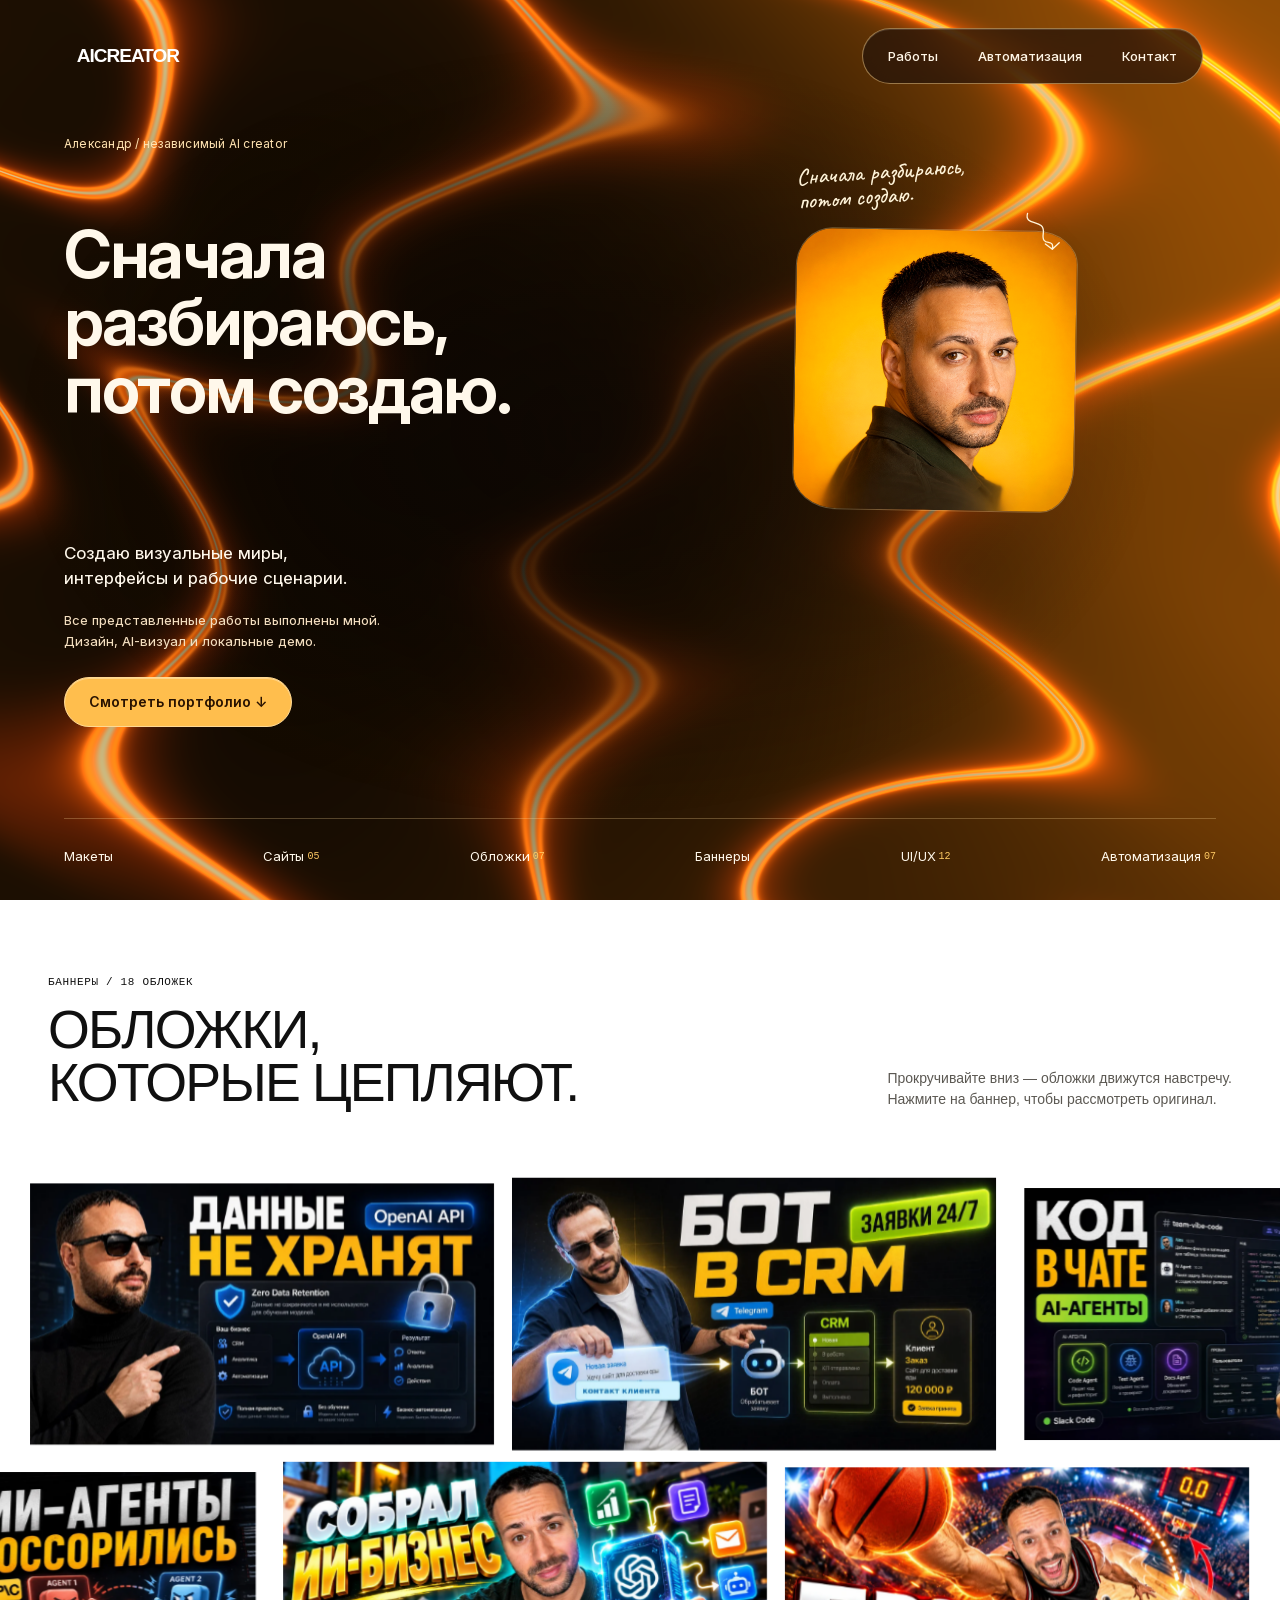
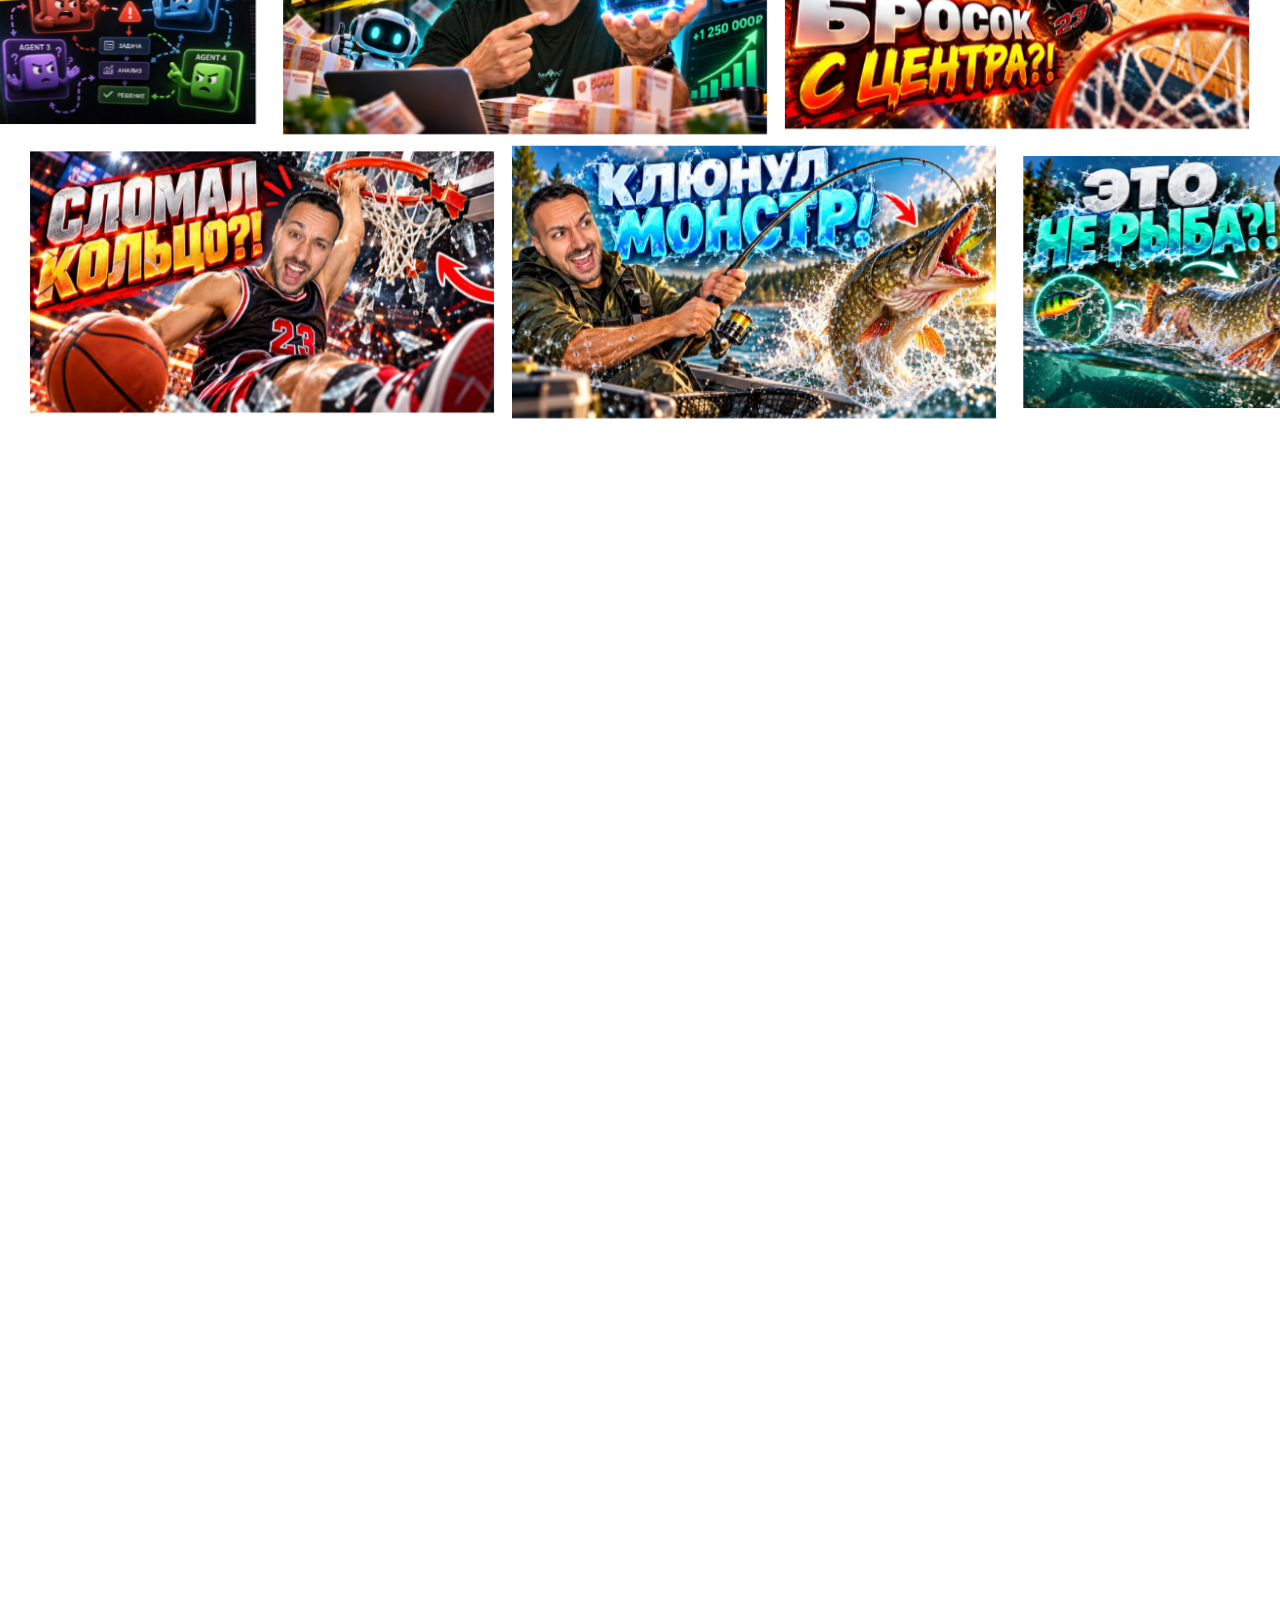
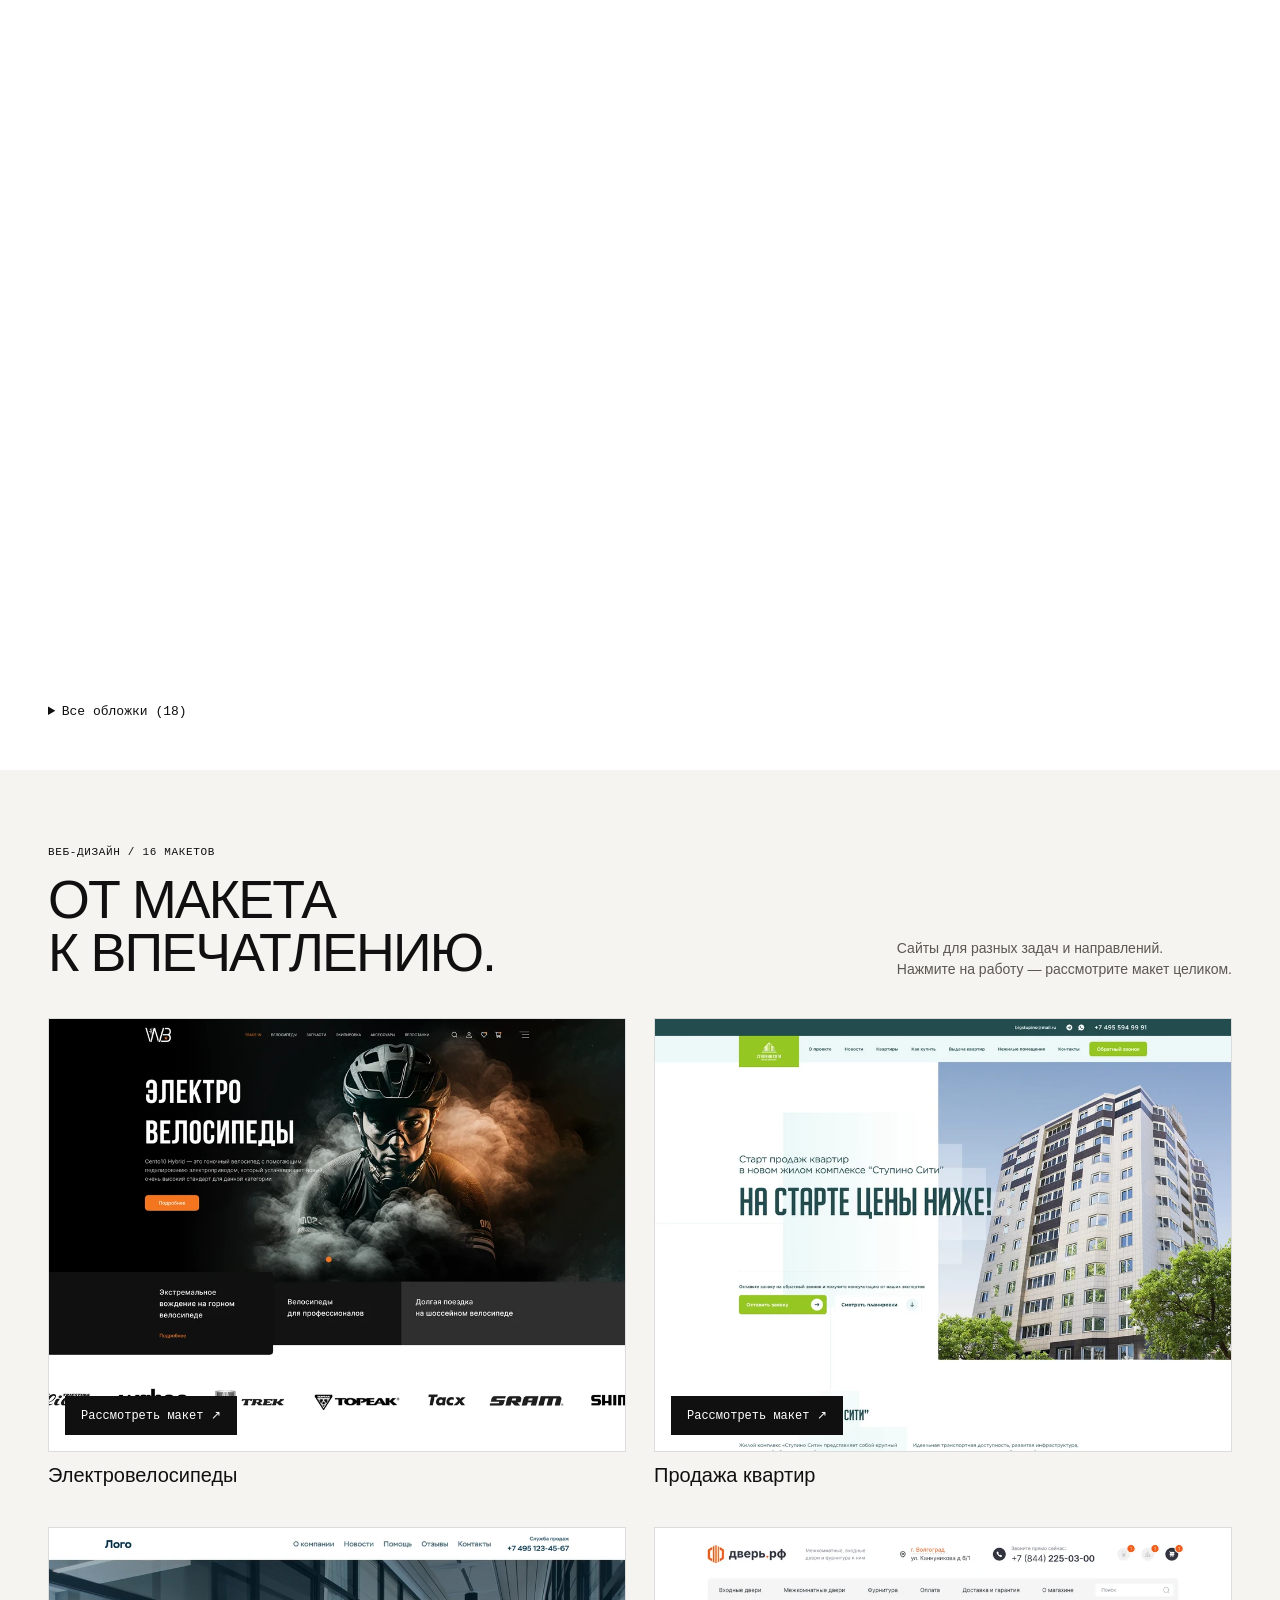
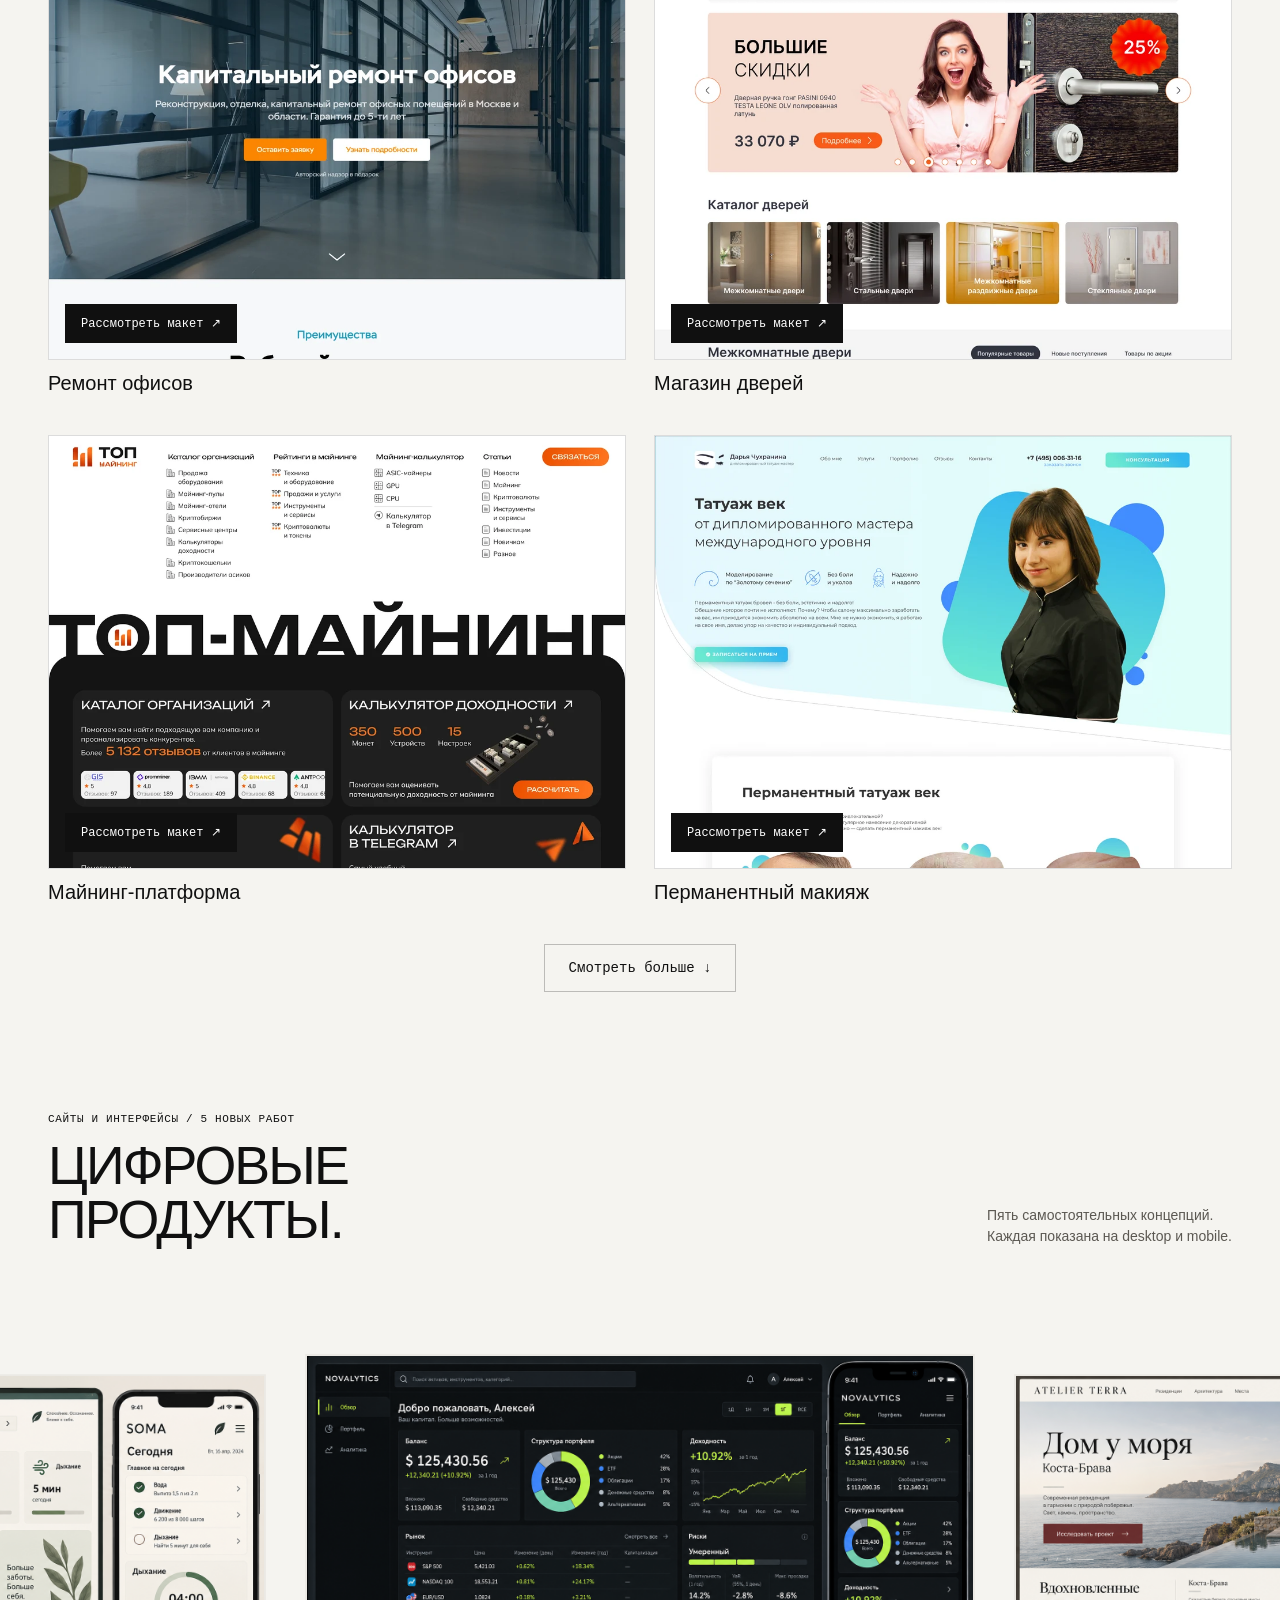
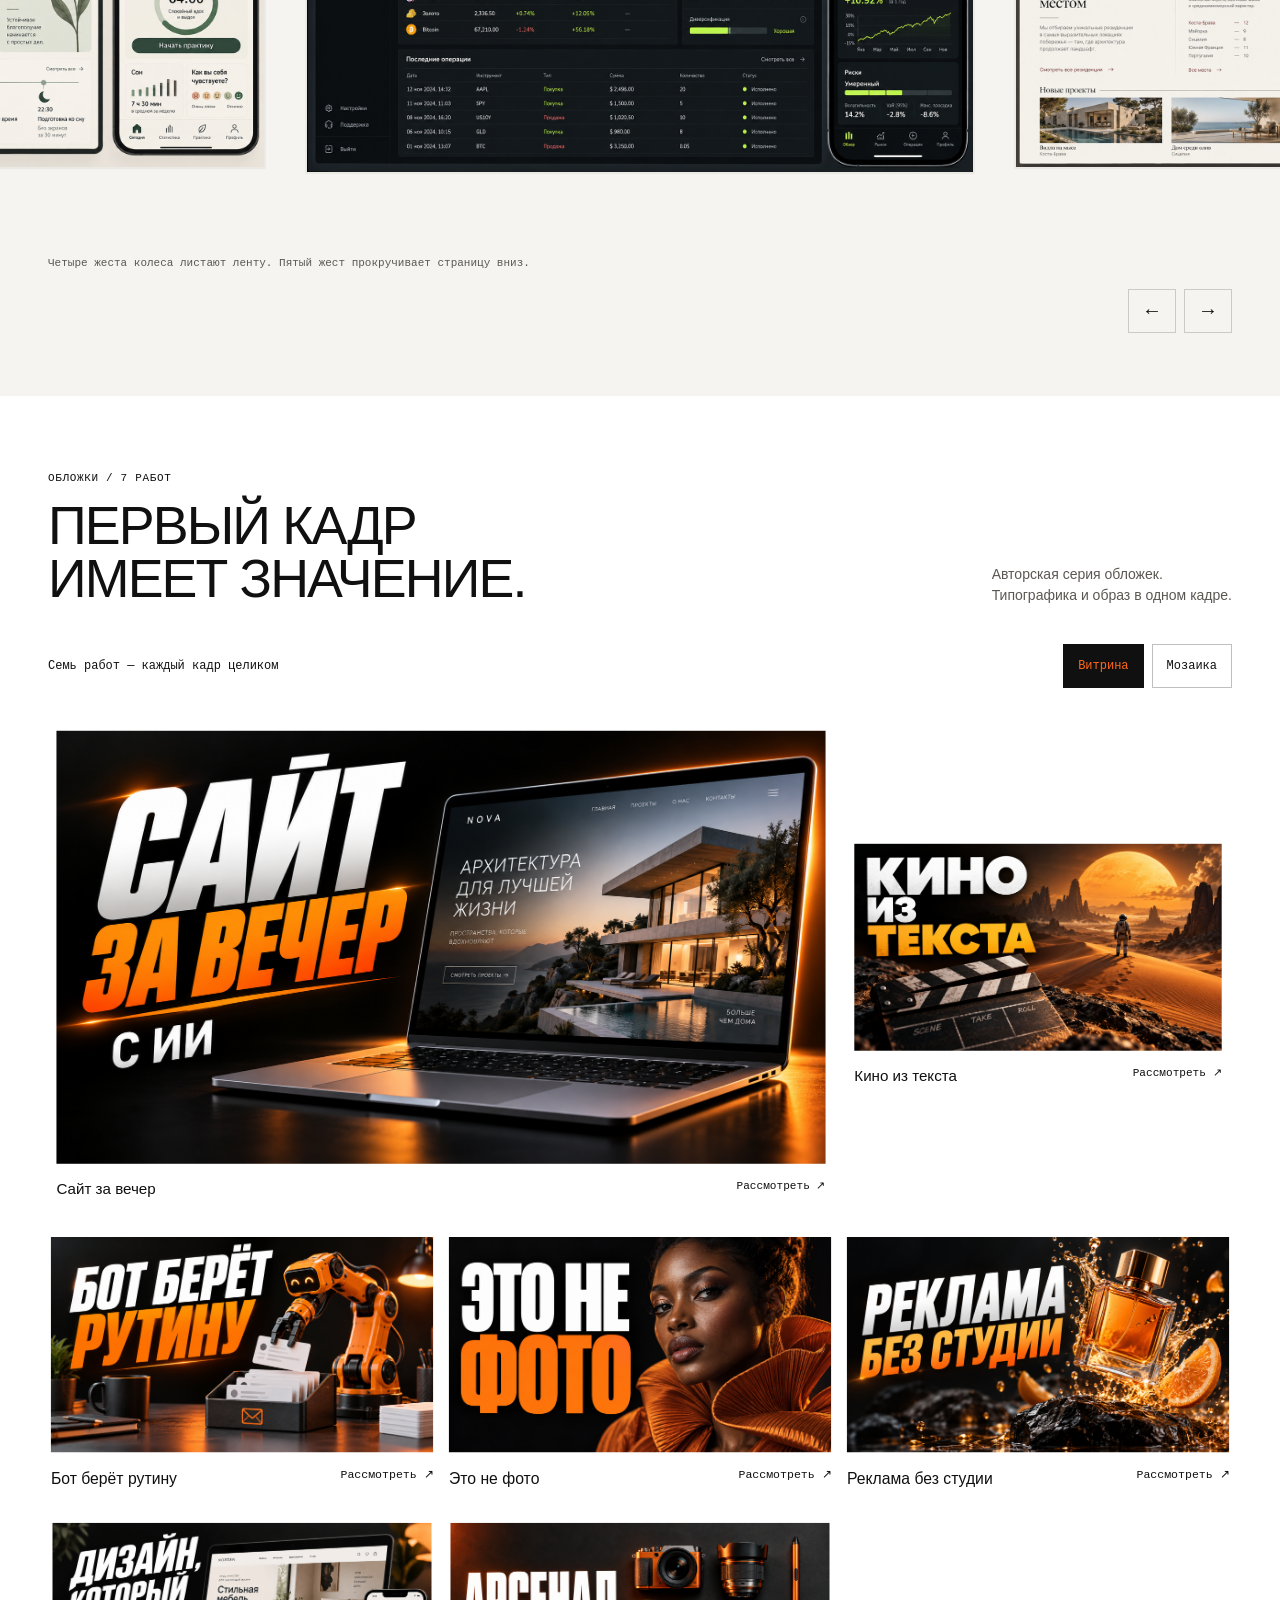
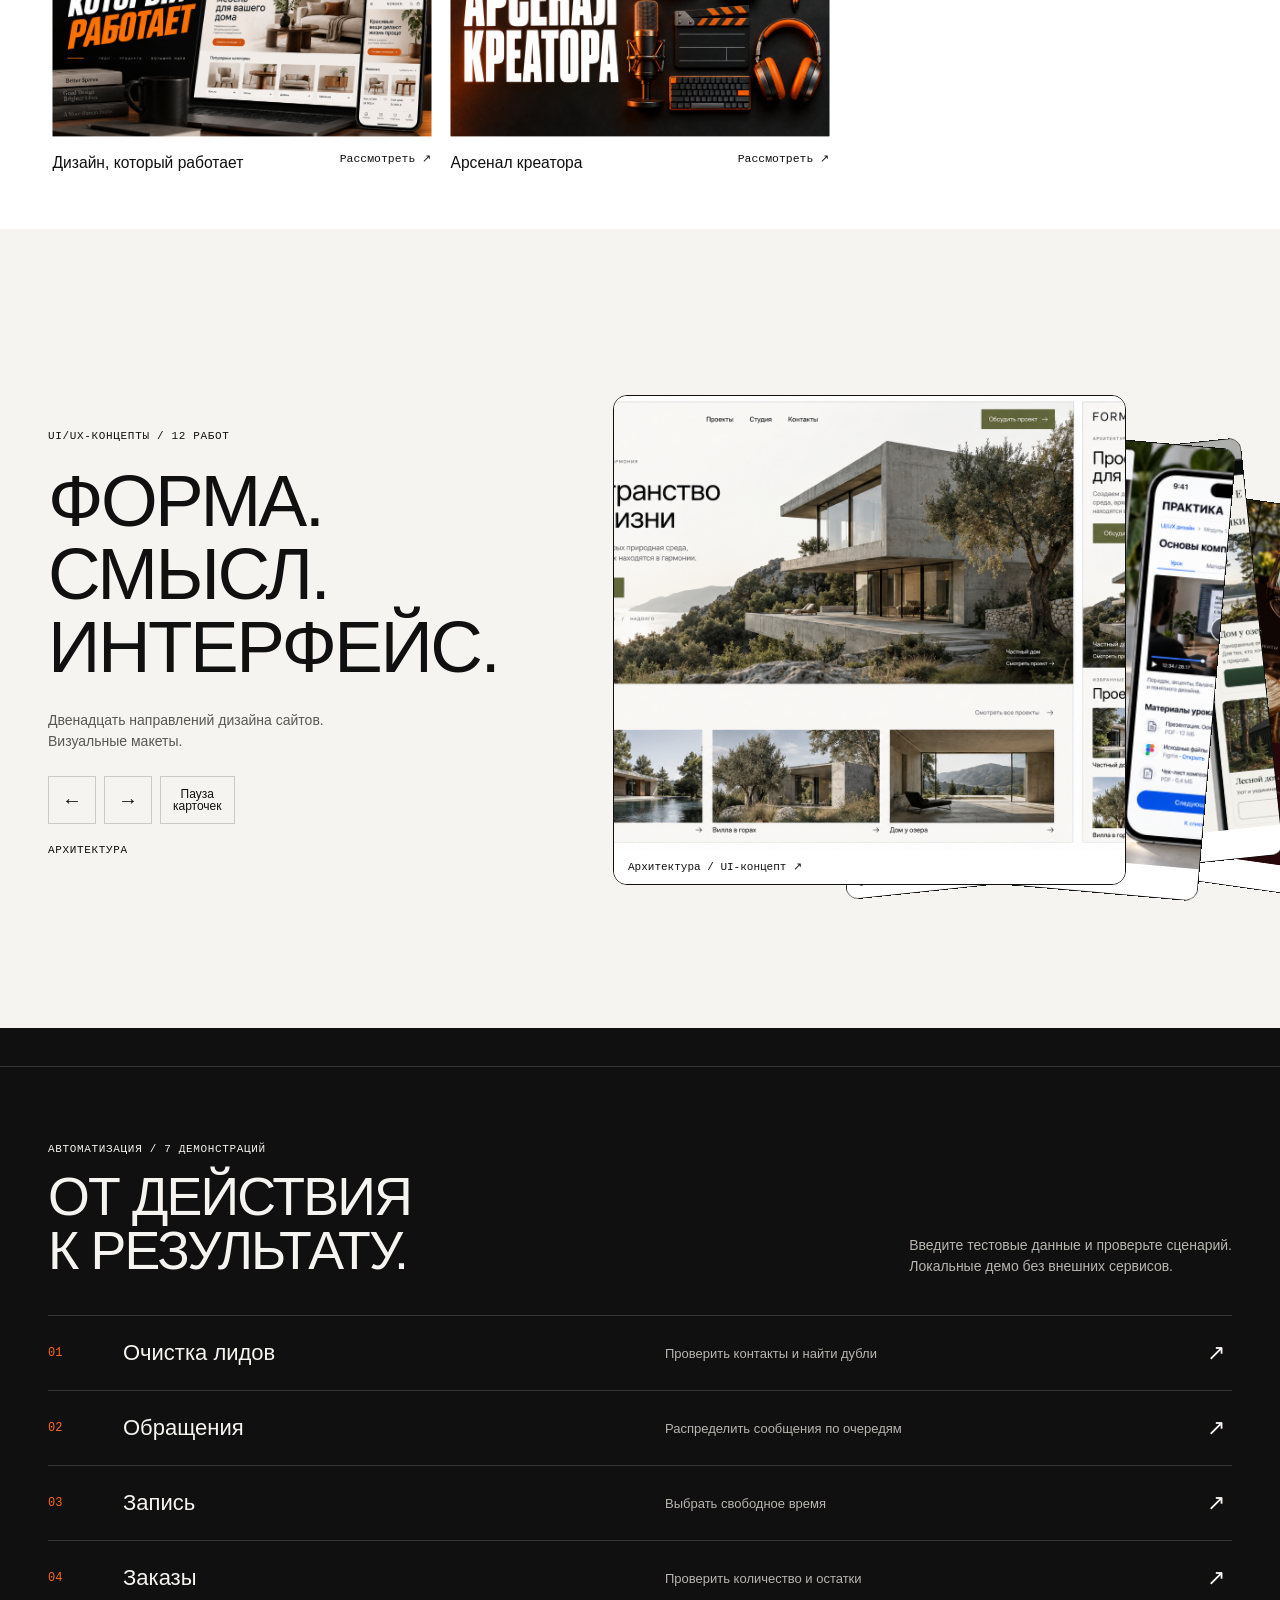
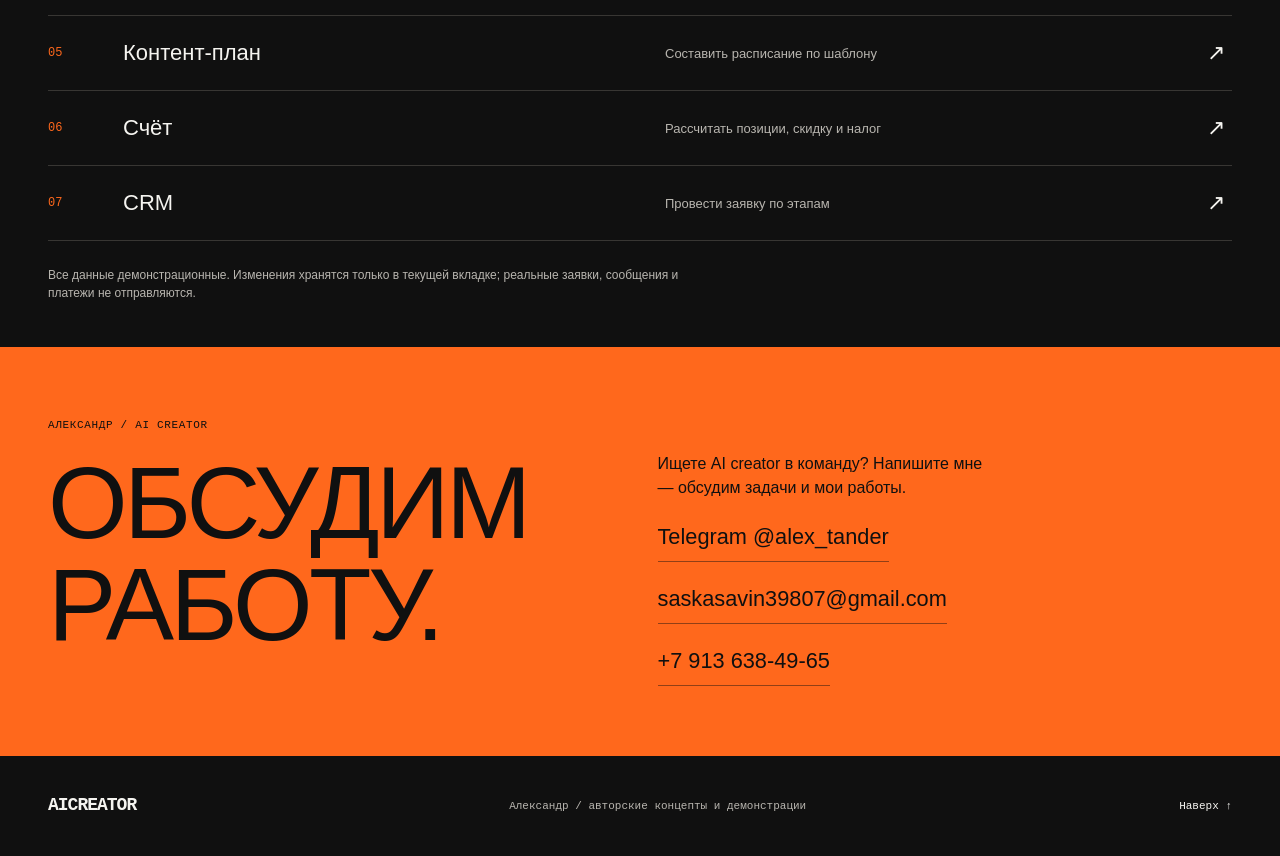
==== commit ede549e1: "Replace rejected gold rim with soft photo contour morph and corrected caption" ====
--- a/site/index.html
+++ b/site/index.html
@@ -1,5 +1,5 @@
 <!doctype html>
-<html lang="ru"><head><meta charset="utf-8"><meta name="viewport" content="width=device-width,initial-scale=1,viewport-fit=cover"><meta name="description" content="Александр — AI creator. Портфолио для работодателей: веб-дизайн, AI-визуал, обложки и демонстрации автоматизации."><meta name="theme-color" content="#101010"><link rel="icon" href="data:image/svg+xml,%3Csvg xmlns='http://www.w3.org/2000/svg' viewBox='0 0 64 64'%3E%3Cpath fill='%23ff681c' d='M0 0h64v64H0z'/%3E%3Ctext x='8' y='45' font-family='Arial' font-weight='900' font-size='39'%3EAI%3C/text%3E%3C/svg%3E"><title>Александр / AI Creator</title><link rel="stylesheet" href="styles.css?v=1b732f86bf19"><link rel="stylesheet" href="hero-liquid.css?v=1b732f86bf19"><link rel="stylesheet" href="hero-amber.css?v=1b732f86bf19"><link rel="stylesheet" href="hero-portrait.css?v=1b732f86bf19"><link rel="stylesheet" href="hero-screen.css?v=1b732f86bf19"><link rel="stylesheet" href="hero-copy.css?v=1b732f86bf19"><link rel="stylesheet" href="hero-gold-edge.css?v=1b732f86bf19"></head>
+<html lang="ru"><head><meta charset="utf-8"><meta name="viewport" content="width=device-width,initial-scale=1,viewport-fit=cover"><meta name="description" content="Александр — AI creator. Портфолио для работодателей: веб-дизайн, AI-визуал, обложки и демонстрации автоматизации."><meta name="theme-color" content="#101010"><link rel="icon" href="data:image/svg+xml,%3Csvg xmlns='http://www.w3.org/2000/svg' viewBox='0 0 64 64'%3E%3Cpath fill='%23ff681c' d='M0 0h64v64H0z'/%3E%3Ctext x='8' y='45' font-family='Arial' font-weight='900' font-size='39'%3EAI%3C/text%3E%3C/svg%3E"><title>Александр / AI Creator</title><link rel="stylesheet" href="styles.css?v=47562b8f9b21"><link rel="stylesheet" href="hero-liquid.css?v=47562b8f9b21"><link rel="stylesheet" href="hero-amber.css?v=47562b8f9b21"><link rel="stylesheet" href="hero-portrait.css?v=47562b8f9b21"><link rel="stylesheet" href="hero-screen.css?v=47562b8f9b21"><link rel="stylesheet" href="hero-copy.css?v=47562b8f9b21"><link rel="stylesheet" href="hero-portrait-morph.css?v=47562b8f9b21"></head>
 <body><a class="skip-link" href="#figma">К работам</a>
 <header class="site-header"><a class="brand" href="#top">AI<span>CREATOR</span></a><nav aria-label="Навигация"><a href="#figma">Работы</a><a href="#automation">Автоматизация</a><a href="#contact">Контакт ↗</a></nav><button id="motion-toggle" type="button" aria-pressed="false" hidden>Пауза движения</button></header>
 <main id="top"><section class="intro hero-intro"><template id="hero-legacy-media"><div class="hero-media" aria-hidden="true"><img src="assets/hero-alexander-cinematic-grain-20261001-poster.jpg" alt="" decoding="async" fetchpriority="high"><video id="hero-video" autoplay muted loop playsinline preload="metadata" poster="assets/hero-alexander-cinematic-grain-20261001-poster.jpg"><source src="assets/videos/hero-alexander-cinematic-grain-20261001.mp4" type="video/mp4"></video><span class="hero-light"></span><span class="hero-smoke"></span></div></template><div class="hero-content"><p class="eyebrow">Александр / независимый AI creator</p><div class="intro-line"><h1><span class="hero-title-line hero-title-line-a">Идея. Образ.</span><span class="hero-title-line hero-title-line-b">Движение<span class="hero-title-dot">.</span></span></h1><div class="intro-note"><p>Создаю визуальные миры,<br>интерфейсы и рабочие сценарии.</p><p class="muted">Все представленные работы выполнены мной.<br>Дизайн, AI-визуал и локальные демо.</p><a href="#figma" class="arrow-link">Смотреть портфолио ↓</a></div></div><nav class="discipline-nav" aria-label="Направления"><a href="#sites">Сайты <sup>05</sup></a><a href="#covers">Обложки <sup>07</sup></a><a href="#ads" hidden>Реклама <sup>07</sup></a><a href="#ui">UI/UX <sup>12</sup></a><a href="#video" hidden>AI-видео <sup>07</sup></a><a href="#automation">Автоматизация <sup>07</sup></a></nav></div></section>
@@ -12,4 +12,4 @@
 <section id="contact" class="contact"><p class="eyebrow">Александр / AI creator</p><h2>Обсудим<br>работу.</h2><div class="contact-links"><p class="contact-intro">Ищете AI creator в команду? Напишите мне — обсудим задачи и мои работы.</p><a href="https://t.me/alex_tander" target="_blank" rel="noopener">Telegram @alex_tander ↗</a><a href="mailto:saskasavin39807@gmail.com">saskasavin39807@gmail.com ↗</a><a href="tel:+79136384965">+7 913 638-49-65 ↗</a></div></section></main>
 <footer><a class="brand" href="#top">AI<span>CREATOR</span></a><p>Александр / авторские концепты и демонстрации</p><a href="#top">Наверх ↑</a></footer>
 <dialog id="work-dialog" aria-labelledby="dialog-title"><div class="dialog-bar"><div><p class="eyebrow" id="dialog-category"></p><h2 id="dialog-title"></h2></div><button id="dialog-close" type="button" aria-label="Закрыть просмотр" autofocus>Закрыть ×</button></div><div class="dialog-media"></div><div class="dialog-bottom"><button id="dialog-prev" aria-label="Предыдущая работа">←</button><span id="dialog-count"></span><a id="dialog-original" target="_blank" rel="noopener">Оригинал ↗</a><button id="dialog-next" aria-label="Следующая работа">→</button></div></dialog>
-<noscript><p class="noscript">Для интерактивного портфолио включите JavaScript. <a href="../review.html">Открыть каталог</a></p></noscript><script type="module" src="app.js?v=1b732f86bf19"></script></body></html>
+<noscript><p class="noscript">Для интерактивного портфолио включите JavaScript. <a href="../review.html">Открыть каталог</a></p></noscript><script type="module" src="app.js?v=47562b8f9b21"></script></body></html>
--- a/site/hero-portrait-morph.css
+++ b/site/hero-portrait-morph.css
@@ -0,0 +1,23 @@
+/* Replaces the rejected light rim. Only the photo silhouette changes. */
+.hero-liquid .liquid-portrait{border:0;background:transparent!important}
+.hero-liquid .portrait-shape{width:100%;height:100%;overflow:hidden;border:1px solid #ffe3a14d;border-radius:13% 15% 12% 16% / 14% 12% 17% 13%;animation:portrait-soft-shape 14s cubic-bezier(.45,0,.55,1) infinite}
+.hero-liquid .portrait-shape img{width:100%;height:100%;object-fit:cover;border-radius:0!important;transform:none;filter:none}
+@keyframes portrait-soft-shape{
+ 0%,100%{border-radius:13% 15% 12% 16% / 14% 12% 17% 13%}
+ 25%{border-radius:24% 11% 22% 14% / 13% 24% 12% 22%}
+ 50%{border-radius:15% 26% 12% 23% / 24% 12% 25% 13%}
+ 75%{border-radius:22% 13% 25% 11% / 15% 22% 13% 24%}
+}
+.hero-liquid:not([data-motion="running"]) .portrait-shape{animation-play-state:paused}
+.hero-liquid.portrait-static .portrait-shape{animation:none}
+.hero-portrait-up .portrait-note{left:0;right:0;top:auto;bottom:calc(100% + 24px);width:100%}
+.hero-portrait-up .portrait-note span{font-size:23px;line-height:1.05;white-space:normal;max-width:260px;transform:rotate(-5deg)}
+.hero-portrait-up .portrait-note svg{position:absolute;left:auto;right:16px;top:100%;width:40px;height:48px;margin:0;transform:rotate(-12deg)}
+@media(max-width:1250px) and (min-width:651px){.hero-portrait-up .portrait-note span{font-size:21px}.hero-portrait-up .portrait-note svg{right:6px}}
+@media(max-width:650px){
+ .hero-liquid .portrait-shape{animation-duration:18s}
+ .hero-portrait-up .portrait-note{left:auto;right:calc(100% + 14px);top:5px;bottom:auto;width:min(190px,calc(100vw - 146px))}
+ .hero-portrait-up .portrait-note span{font-size:21px;line-height:1.05}
+ .hero-portrait-up .portrait-note svg{left:auto;right:-30px;top:auto;bottom:-5px;width:40px;height:38px;transform:rotate(-75deg)}
+}
+@media(prefers-reduced-motion:reduce){.hero-liquid .portrait-shape{animation:none}}
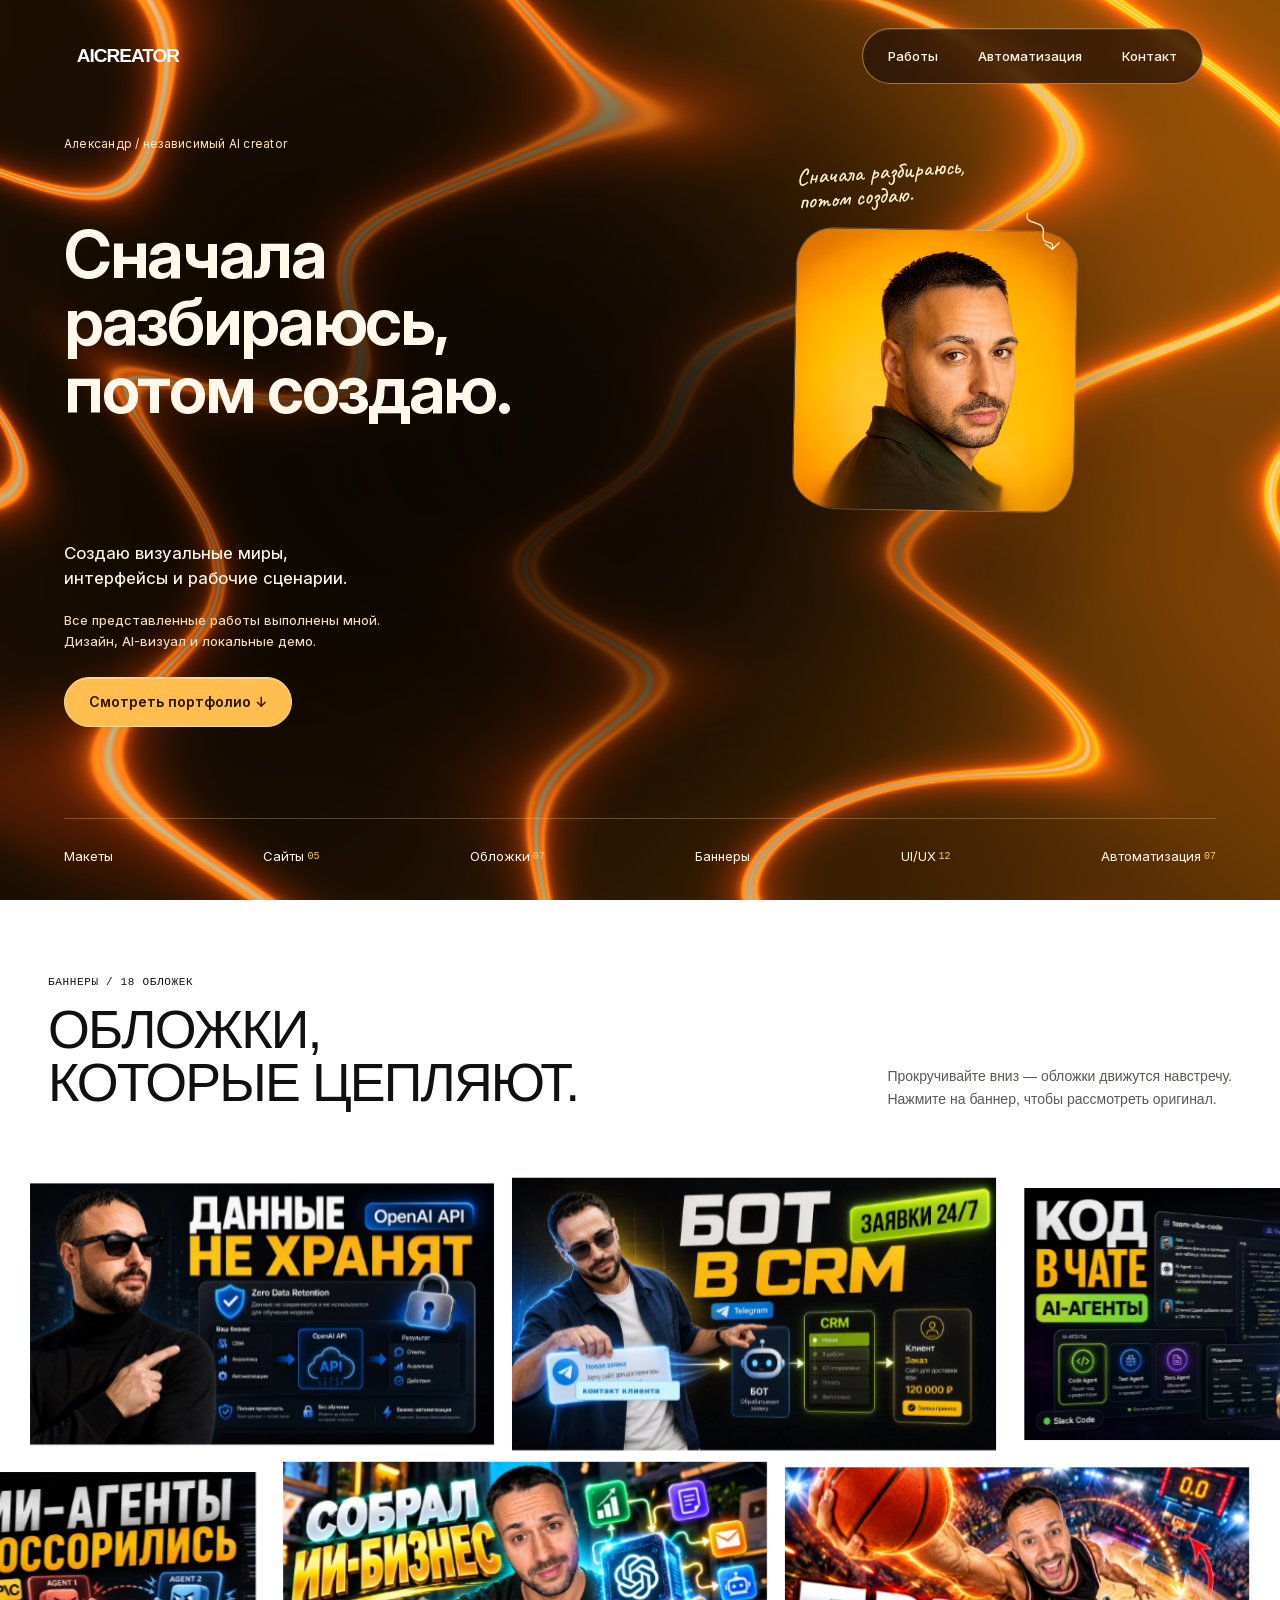
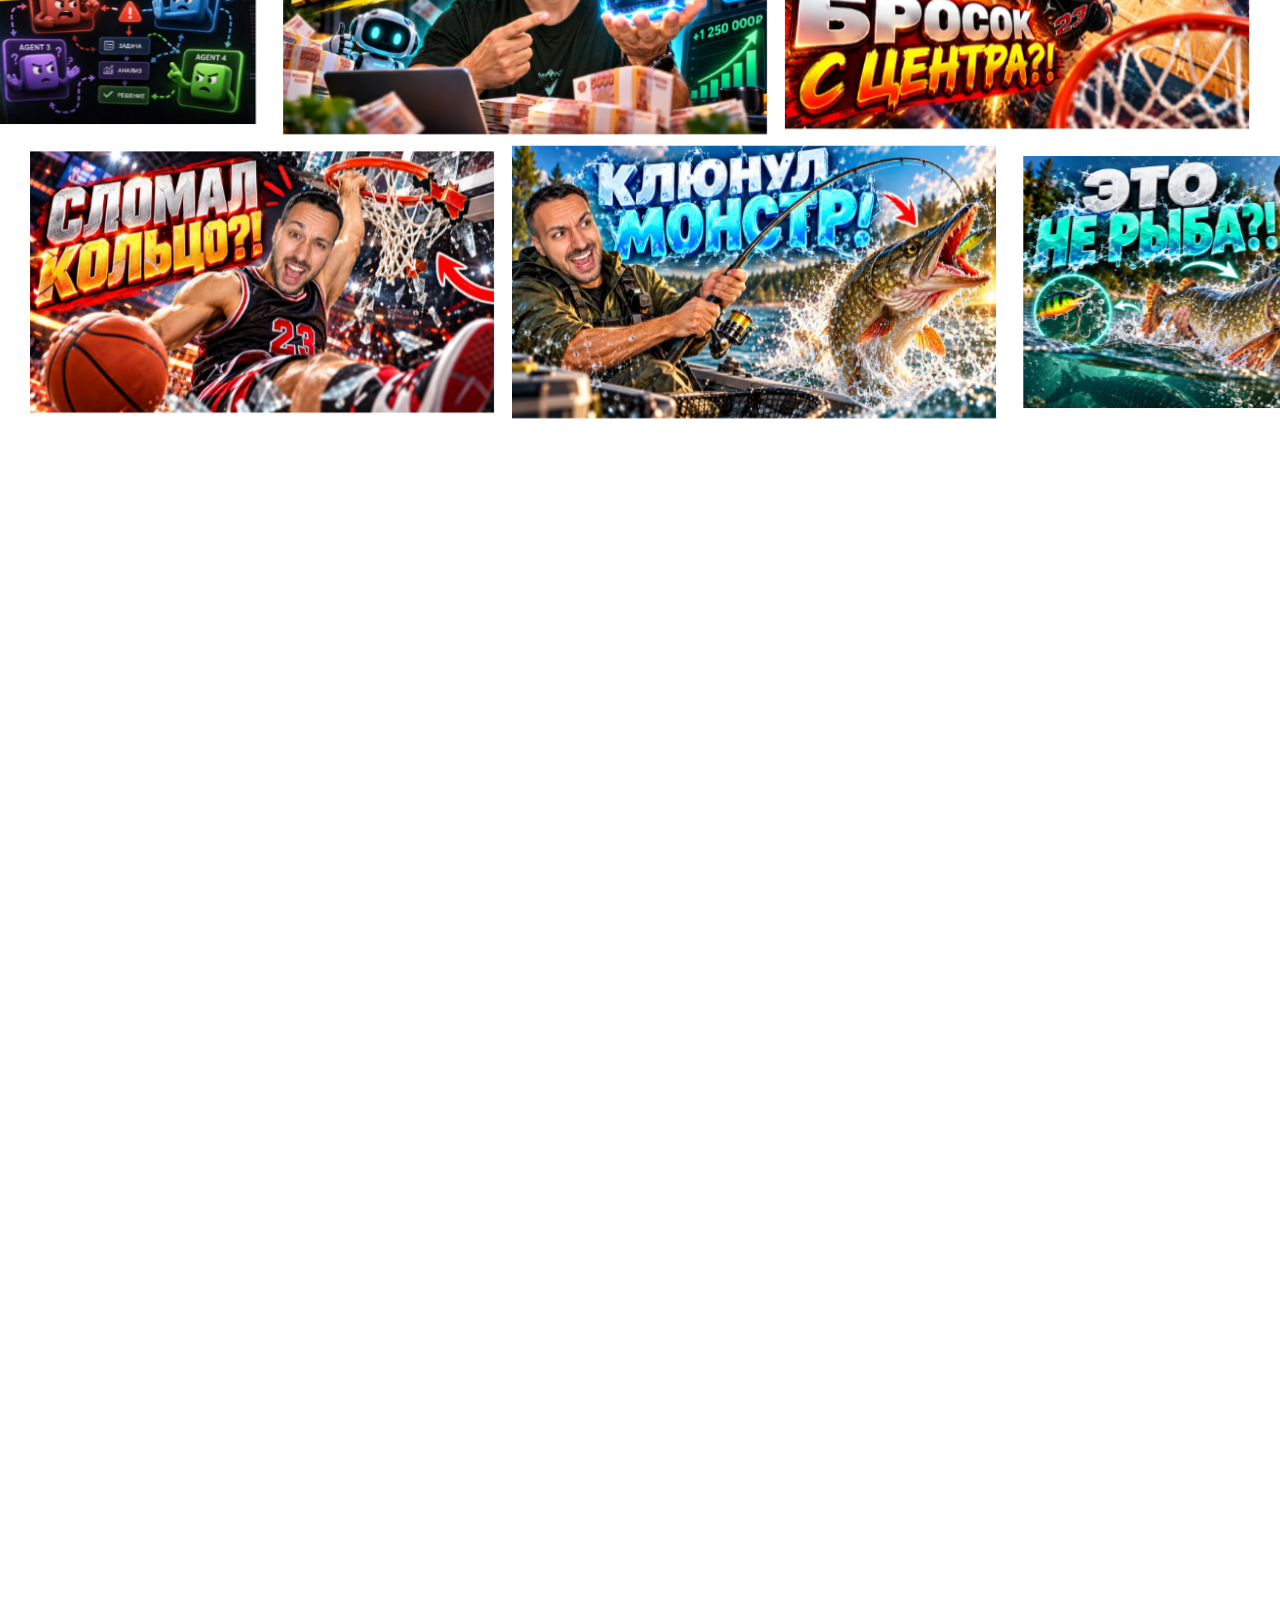
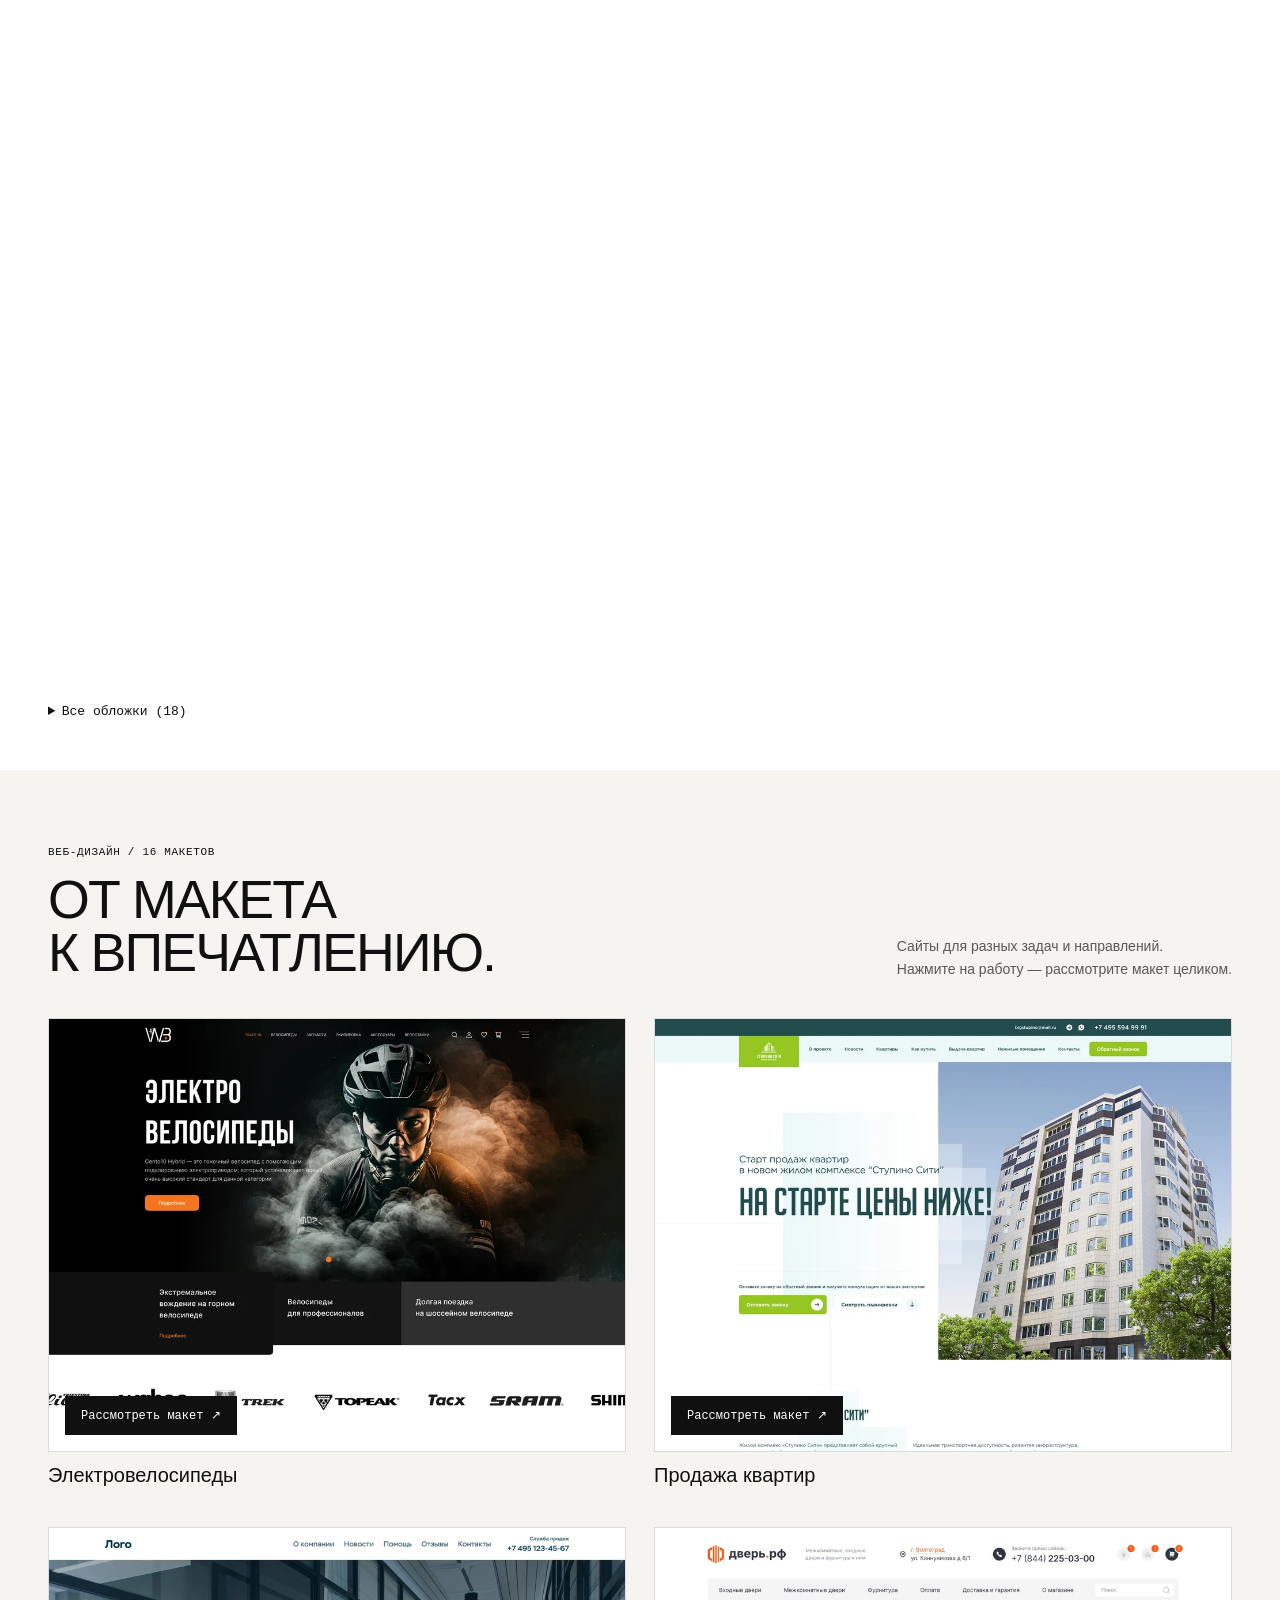
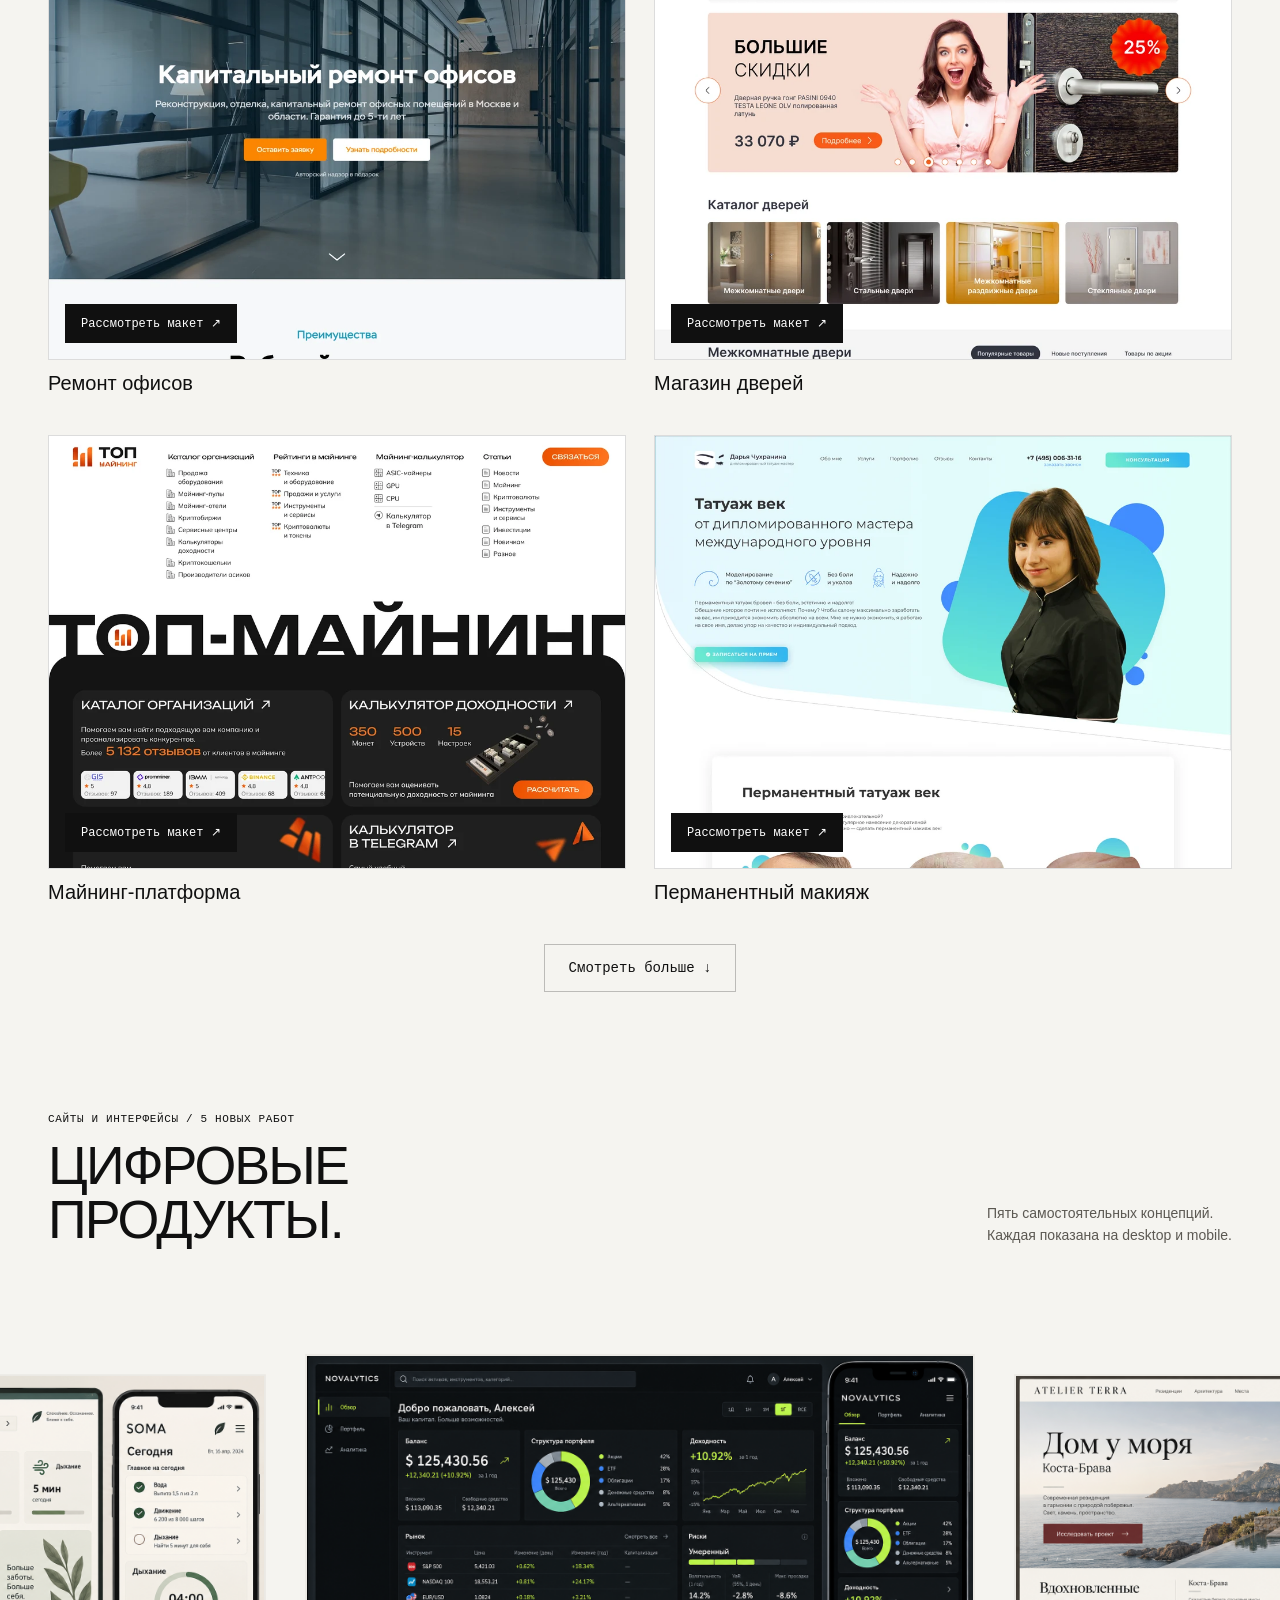
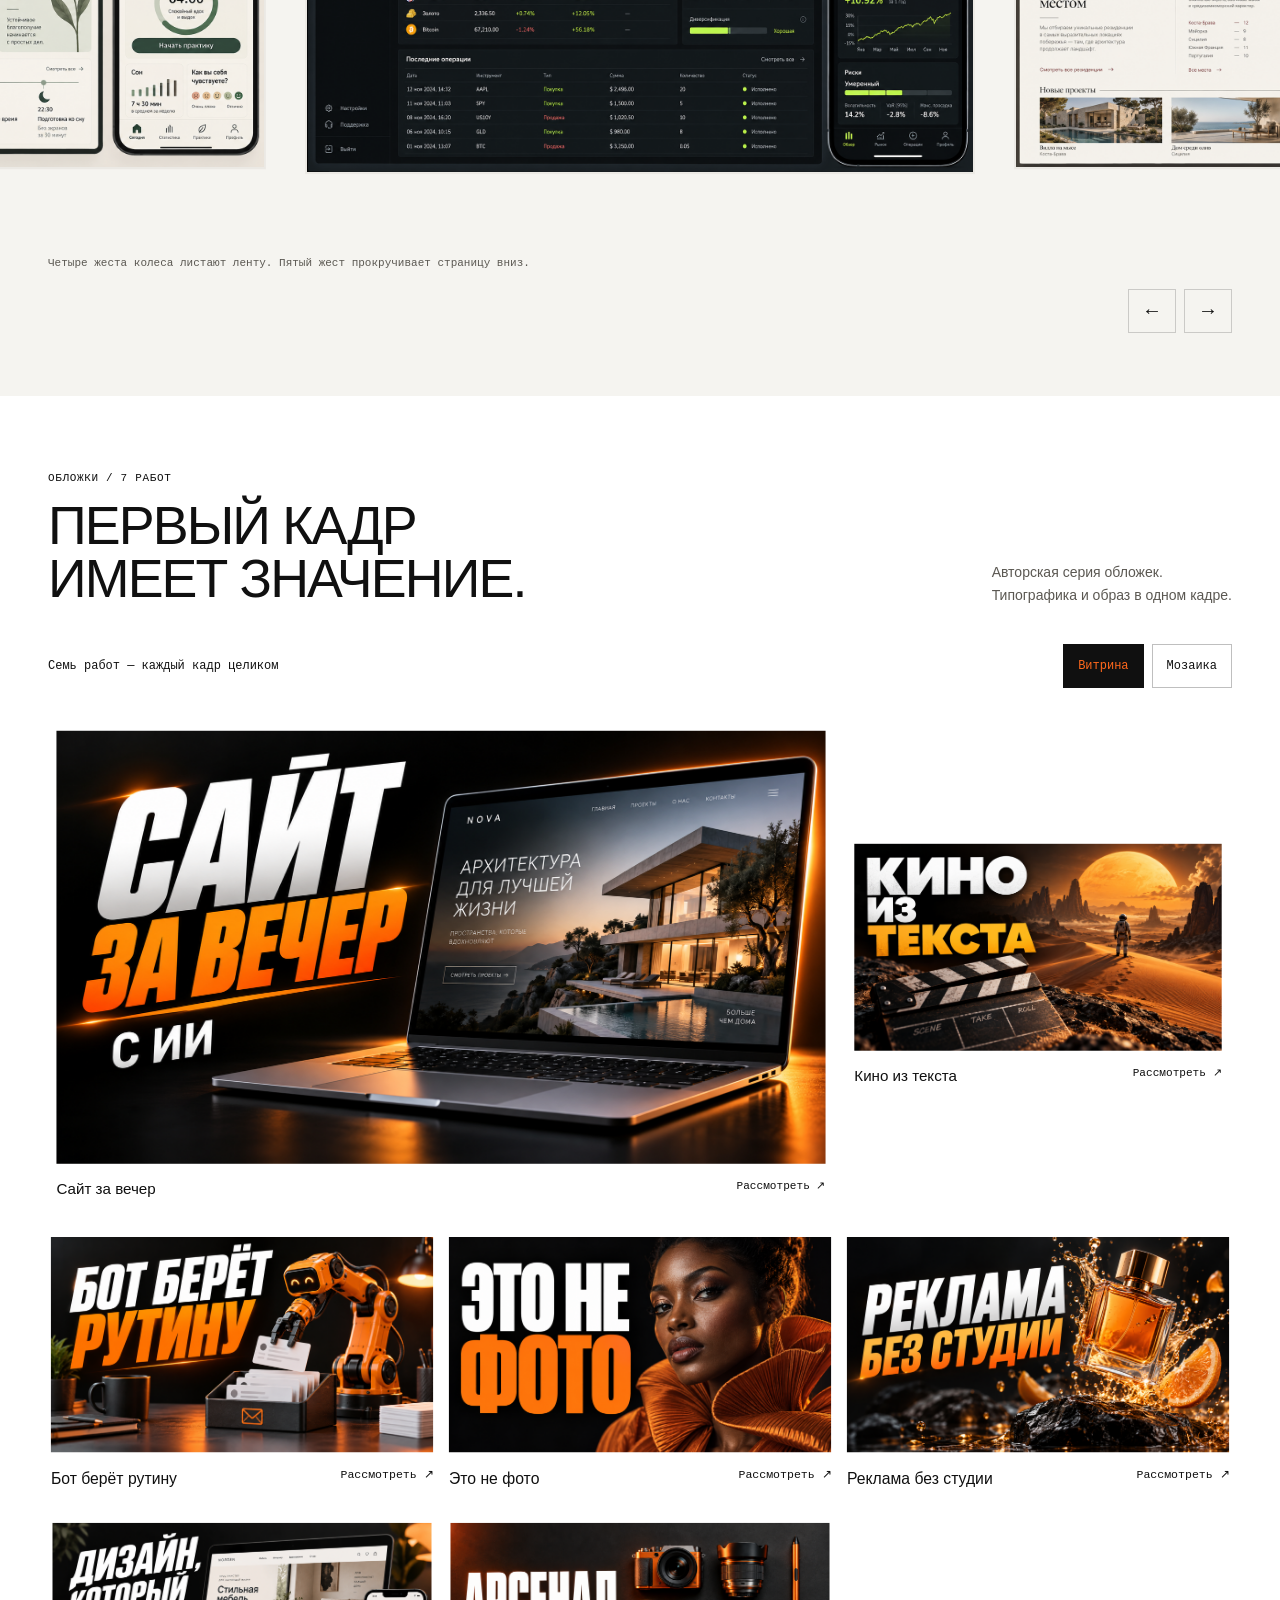
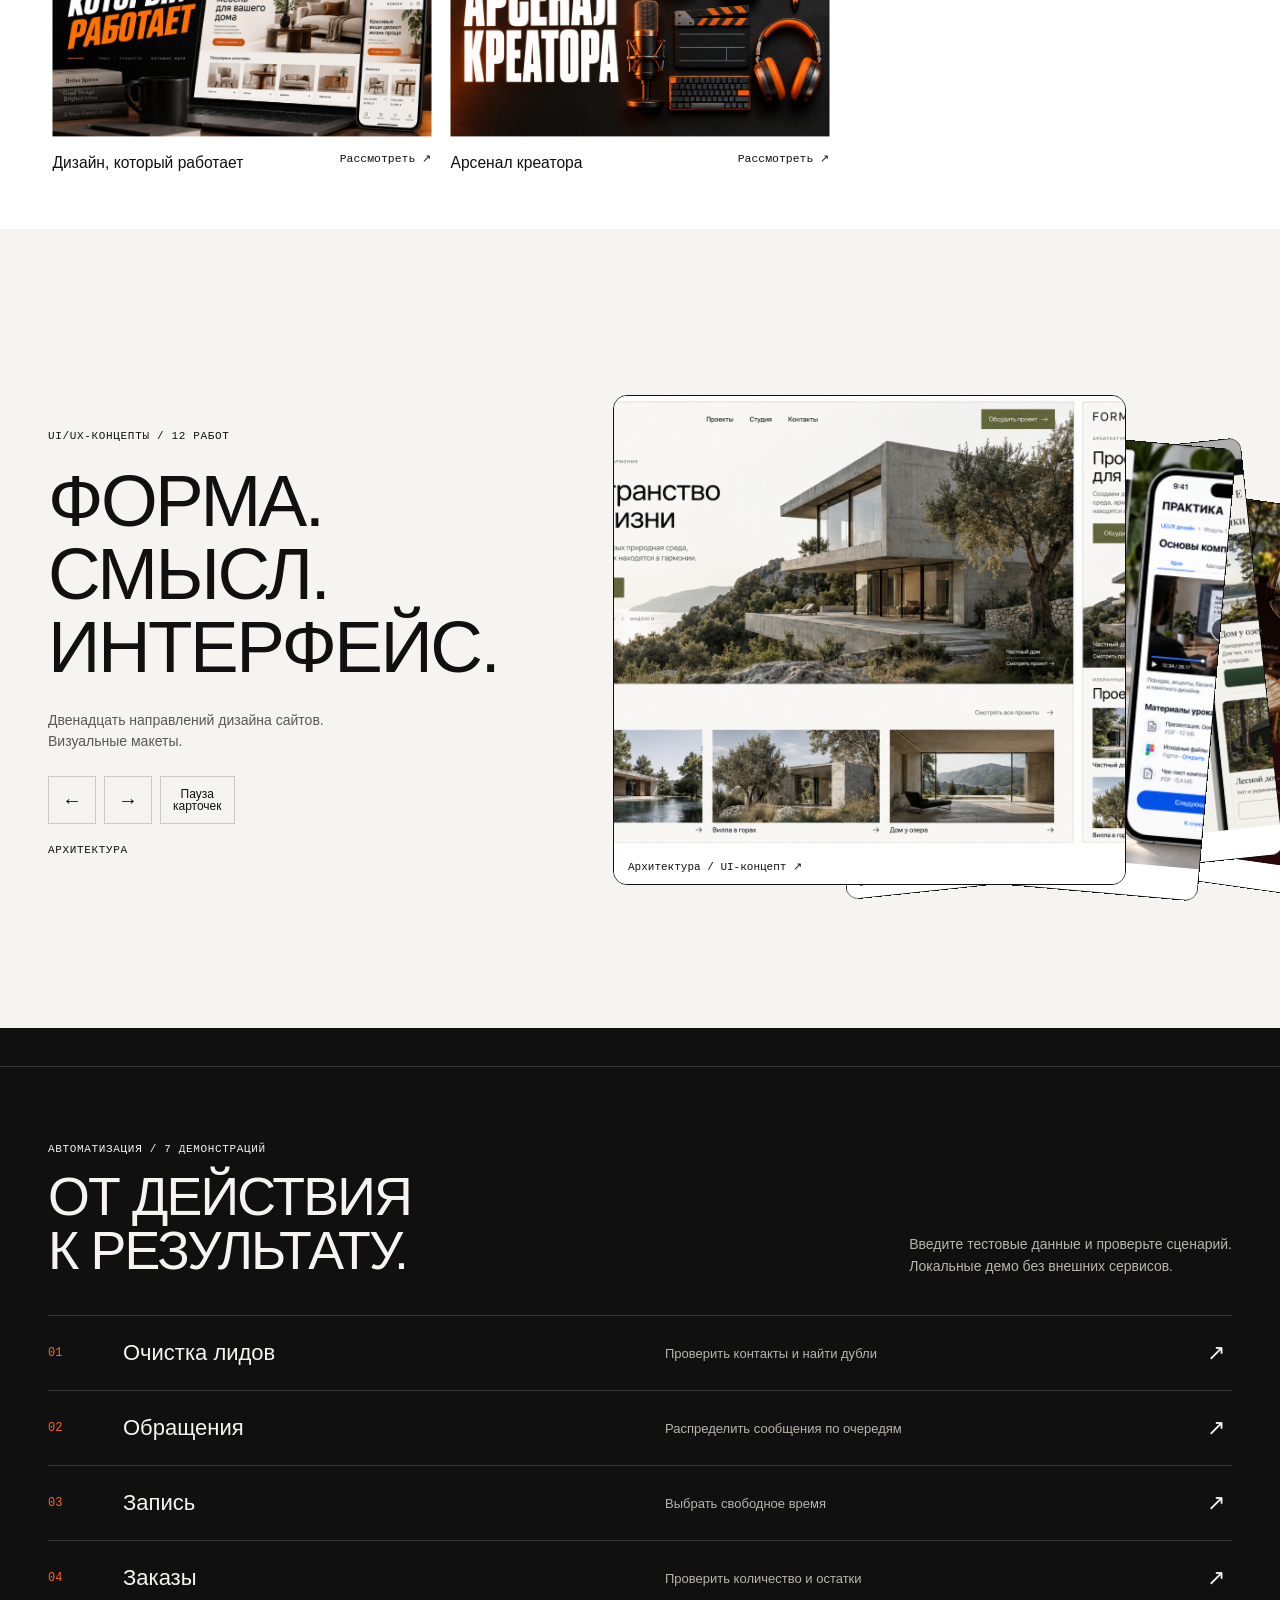
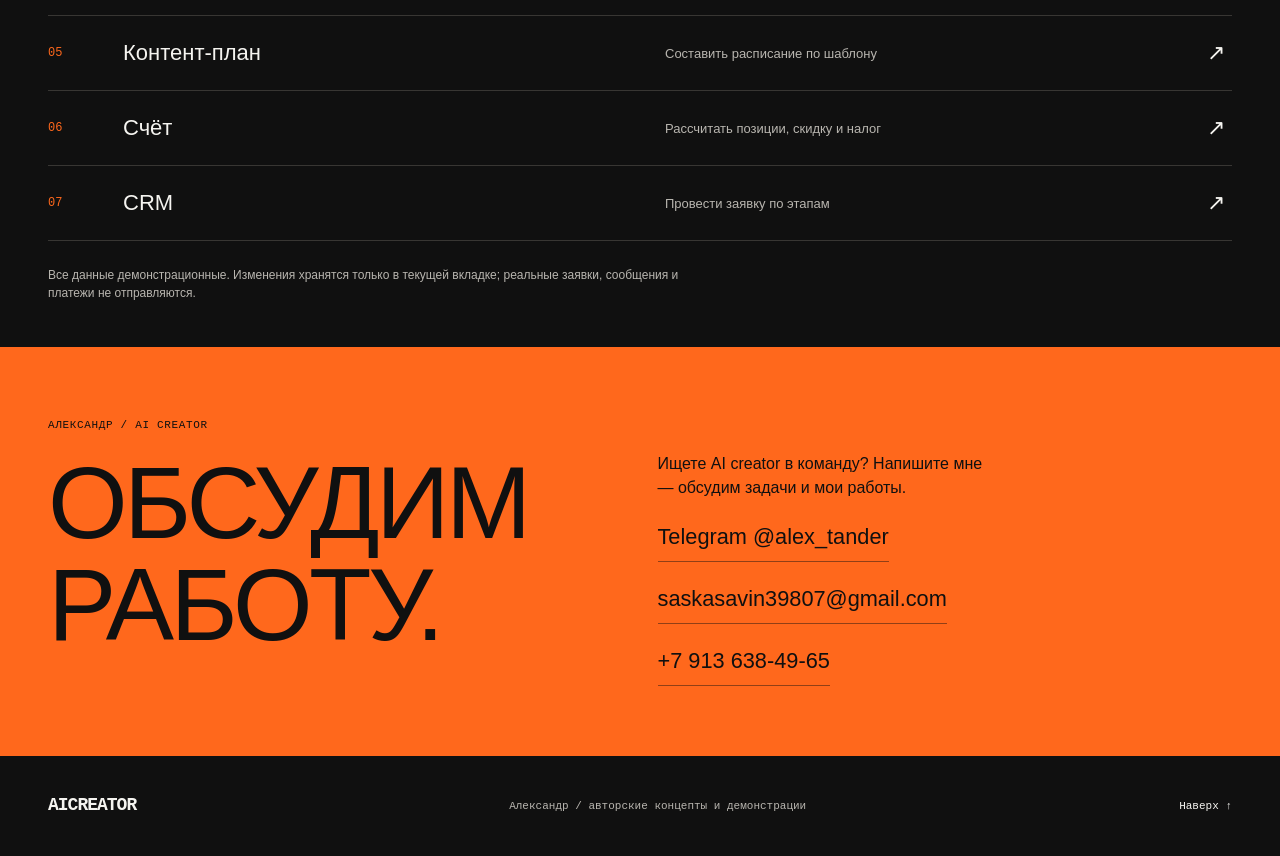
==== commit 2e681daf: "Polish responsive portfolio and move mobile portrait below content with caption above" ====
--- a/site/index.html
+++ b/site/index.html
@@ -1,5 +1,5 @@
 <!doctype html>
-<html lang="ru"><head><meta charset="utf-8"><meta name="viewport" content="width=device-width,initial-scale=1,viewport-fit=cover"><meta name="description" content="Александр — AI creator. Портфолио для работодателей: веб-дизайн, AI-визуал, обложки и демонстрации автоматизации."><meta name="theme-color" content="#101010"><link rel="icon" href="data:image/svg+xml,%3Csvg xmlns='http://www.w3.org/2000/svg' viewBox='0 0 64 64'%3E%3Cpath fill='%23ff681c' d='M0 0h64v64H0z'/%3E%3Ctext x='8' y='45' font-family='Arial' font-weight='900' font-size='39'%3EAI%3C/text%3E%3C/svg%3E"><title>Александр / AI Creator</title><link rel="stylesheet" href="styles.css?v=47562b8f9b21"><link rel="stylesheet" href="hero-liquid.css?v=47562b8f9b21"><link rel="stylesheet" href="hero-amber.css?v=47562b8f9b21"><link rel="stylesheet" href="hero-portrait.css?v=47562b8f9b21"><link rel="stylesheet" href="hero-screen.css?v=47562b8f9b21"><link rel="stylesheet" href="hero-copy.css?v=47562b8f9b21"><link rel="stylesheet" href="hero-portrait-morph.css?v=47562b8f9b21"></head>
+<html lang="ru"><head><meta charset="utf-8"><meta name="viewport" content="width=device-width,initial-scale=1,viewport-fit=cover"><meta name="description" content="Александр — AI creator. Портфолио для работодателей: веб-дизайн, AI-визуал, обложки и демонстрации автоматизации."><meta name="theme-color" content="#101010"><link rel="icon" href="data:image/svg+xml,%3Csvg xmlns='http://www.w3.org/2000/svg' viewBox='0 0 64 64'%3E%3Cpath fill='%23ff681c' d='M0 0h64v64H0z'/%3E%3Ctext x='8' y='45' font-family='Arial' font-weight='900' font-size='39'%3EAI%3C/text%3E%3C/svg%3E"><title>Александр / AI Creator</title><link rel="stylesheet" href="styles.css?v=b27f148eaf0b"><link rel="stylesheet" href="hero-liquid.css?v=b27f148eaf0b"><link rel="stylesheet" href="hero-amber.css?v=b27f148eaf0b"><link rel="stylesheet" href="hero-portrait.css?v=b27f148eaf0b"><link rel="stylesheet" href="hero-screen.css?v=b27f148eaf0b"><link rel="stylesheet" href="hero-copy.css?v=b27f148eaf0b"><link rel="stylesheet" href="hero-portrait-morph.css?v=b27f148eaf0b"><link rel="stylesheet" href="responsive-polish.css?v=b27f148eaf0b"></head>
 <body><a class="skip-link" href="#figma">К работам</a>
 <header class="site-header"><a class="brand" href="#top">AI<span>CREATOR</span></a><nav aria-label="Навигация"><a href="#figma">Работы</a><a href="#automation">Автоматизация</a><a href="#contact">Контакт ↗</a></nav><button id="motion-toggle" type="button" aria-pressed="false" hidden>Пауза движения</button></header>
 <main id="top"><section class="intro hero-intro"><template id="hero-legacy-media"><div class="hero-media" aria-hidden="true"><img src="assets/hero-alexander-cinematic-grain-20261001-poster.jpg" alt="" decoding="async" fetchpriority="high"><video id="hero-video" autoplay muted loop playsinline preload="metadata" poster="assets/hero-alexander-cinematic-grain-20261001-poster.jpg"><source src="assets/videos/hero-alexander-cinematic-grain-20261001.mp4" type="video/mp4"></video><span class="hero-light"></span><span class="hero-smoke"></span></div></template><div class="hero-content"><p class="eyebrow">Александр / независимый AI creator</p><div class="intro-line"><h1><span class="hero-title-line hero-title-line-a">Идея. Образ.</span><span class="hero-title-line hero-title-line-b">Движение<span class="hero-title-dot">.</span></span></h1><div class="intro-note"><p>Создаю визуальные миры,<br>интерфейсы и рабочие сценарии.</p><p class="muted">Все представленные работы выполнены мной.<br>Дизайн, AI-визуал и локальные демо.</p><a href="#figma" class="arrow-link">Смотреть портфолио ↓</a></div></div><nav class="discipline-nav" aria-label="Направления"><a href="#sites">Сайты <sup>05</sup></a><a href="#covers">Обложки <sup>07</sup></a><a href="#ads" hidden>Реклама <sup>07</sup></a><a href="#ui">UI/UX <sup>12</sup></a><a href="#video" hidden>AI-видео <sup>07</sup></a><a href="#automation">Автоматизация <sup>07</sup></a></nav></div></section>
@@ -12,4 +12,4 @@
 <section id="contact" class="contact"><p class="eyebrow">Александр / AI creator</p><h2>Обсудим<br>работу.</h2><div class="contact-links"><p class="contact-intro">Ищете AI creator в команду? Напишите мне — обсудим задачи и мои работы.</p><a href="https://t.me/alex_tander" target="_blank" rel="noopener">Telegram @alex_tander ↗</a><a href="mailto:saskasavin39807@gmail.com">saskasavin39807@gmail.com ↗</a><a href="tel:+79136384965">+7 913 638-49-65 ↗</a></div></section></main>
 <footer><a class="brand" href="#top">AI<span>CREATOR</span></a><p>Александр / авторские концепты и демонстрации</p><a href="#top">Наверх ↑</a></footer>
 <dialog id="work-dialog" aria-labelledby="dialog-title"><div class="dialog-bar"><div><p class="eyebrow" id="dialog-category"></p><h2 id="dialog-title"></h2></div><button id="dialog-close" type="button" aria-label="Закрыть просмотр" autofocus>Закрыть ×</button></div><div class="dialog-media"></div><div class="dialog-bottom"><button id="dialog-prev" aria-label="Предыдущая работа">←</button><span id="dialog-count"></span><a id="dialog-original" target="_blank" rel="noopener">Оригинал ↗</a><button id="dialog-next" aria-label="Следующая работа">→</button></div></dialog>
-<noscript><p class="noscript">Для интерактивного портфолио включите JavaScript. <a href="../review.html">Открыть каталог</a></p></noscript><script type="module" src="app.js?v=47562b8f9b21"></script></body></html>
+<noscript><p class="noscript">Для интерактивного портфолио включите JavaScript. <a href="../review.html">Открыть каталог</a></p></noscript><script type="module" src="app.js?v=b27f148eaf0b"></script></body></html>
--- a/site/responsive-polish.css
+++ b/site/responsive-polish.css
@@ -0,0 +1,31 @@
+/* Existing identity, reflowed reading order. ?responsive=previous disables this pass. */
+html[data-responsive="polished"] .section-heading>p{line-height:1.6}
+@media(max-width:720px){
+ html[data-responsive="polished"] .figma-featured{grid-template-columns:minmax(0,1fr)}
+}
+@media(max-width:650px){
+ html[data-responsive="polished"] .hero-liquid .hero-content{padding-top:116px}
+ html[data-responsive="polished"] .hero-liquid.hero-process-copy .intro-line{display:flex;flex-direction:column;align-items:stretch;gap:0;padding-bottom:30px}
+ html[data-responsive="polished"] .hero-liquid.hero-process-copy .liquid-composition{display:contents!important}
+ html[data-responsive="polished"] .hero-liquid.hero-process-copy h1{order:0;font-size:clamp(35px,9.2vw,48px)!important;line-height:1.12}
+ html[data-responsive="polished"] .hero-liquid .intro-note{order:1;margin-top:22px;max-width:none;font-size:16px;line-height:1.55}
+ html[data-responsive="polished"] .hero-liquid .intro-note>p{line-height:1.55}
+ html[data-responsive="polished"] .hero-liquid .intro-note .muted{font-size:14px;line-height:1.6;margin:16px 0 22px}
+ html[data-responsive="polished"] .hero-liquid .intro-note .arrow-link{min-height:50px;font-size:14px;padding-inline:22px}
+ html[data-responsive="polished"] .hero-liquid.hero-process-copy .liquid-portrait{position:relative;inset:auto;order:2;align-self:center;display:flex;flex-direction:column;gap:12px;width:clamp(180px,52vw,240px);height:auto;aspect-ratio:auto;margin:44px auto 8px;transform:none}
+ html[data-responsive="polished"] .hero-liquid .portrait-shape{order:1;height:auto;aspect-ratio:1;width:100%;flex:none}
+ html[data-responsive="polished"] .hero-liquid .portrait-note{position:relative;inset:auto;order:0;width:100%;max-width:none;flex:none}
+ html[data-responsive="polished"] .hero-liquid .portrait-note span{max-width:none;font-size:23px;line-height:1.15;text-align:center;transform:rotate(-3deg)}
+ html[data-responsive="polished"] .hero-liquid .portrait-note svg{position:absolute;left:auto;right:-8px;top:70%;bottom:auto;width:34px;height:42px;transform:rotate(-20deg)}
+ html[data-responsive="polished"] .hero-liquid .hero-content>.eyebrow{max-width:100%;font-size:12px;line-height:1.5}
+ html[data-responsive="polished"] .hero-liquid .discipline-nav{gap:4px 12px;padding-top:16px;padding-bottom:20px}
+ html[data-responsive="polished"] .hero-liquid .discipline-nav a{font-size:12px;min-height:44px}
+ html[data-responsive="polished"] .section-heading>p{font-size:15px;line-height:1.6;max-width:42ch}
+ html[data-responsive="polished"] .figma-note,html[data-responsive="polished"] .demo-note{font-size:13px;line-height:1.6}
+ html[data-responsive="polished"] .demo-link p{font-size:14px;line-height:1.5}
+ html[data-responsive="polished"] .demo-link h3{font-size:21px;line-height:1.25}
+ html[data-responsive="polished"] .contact-intro{font-size:16px;line-height:1.6}
+ html[data-responsive="polished"] .figma-context{font-size:13px;line-height:1.55}
+ html[data-responsive="polished"] .sites-section .site-showcase{height:clamp(290px,47svh,380px)}
+}
+@media(max-width:380px){html[data-responsive="polished"] .hero-liquid.hero-process-copy h1{font-size:34px!important}}
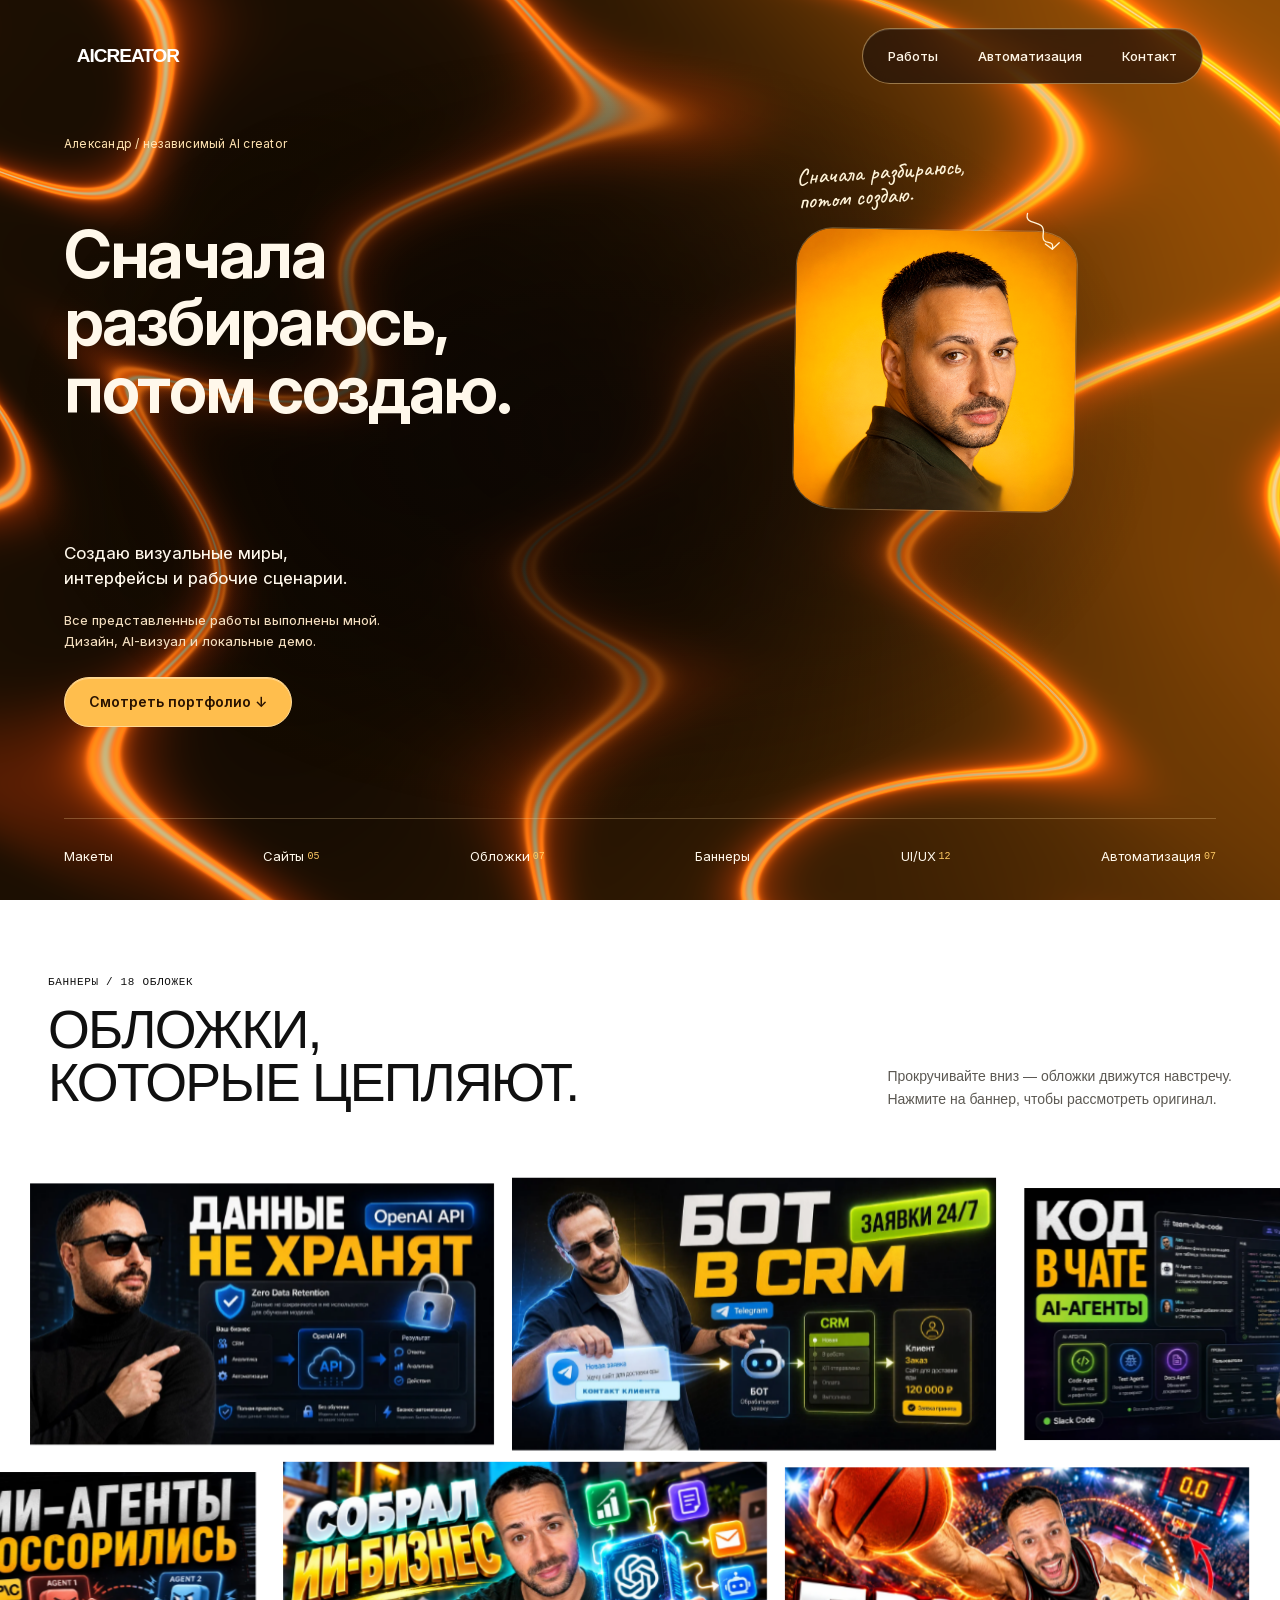
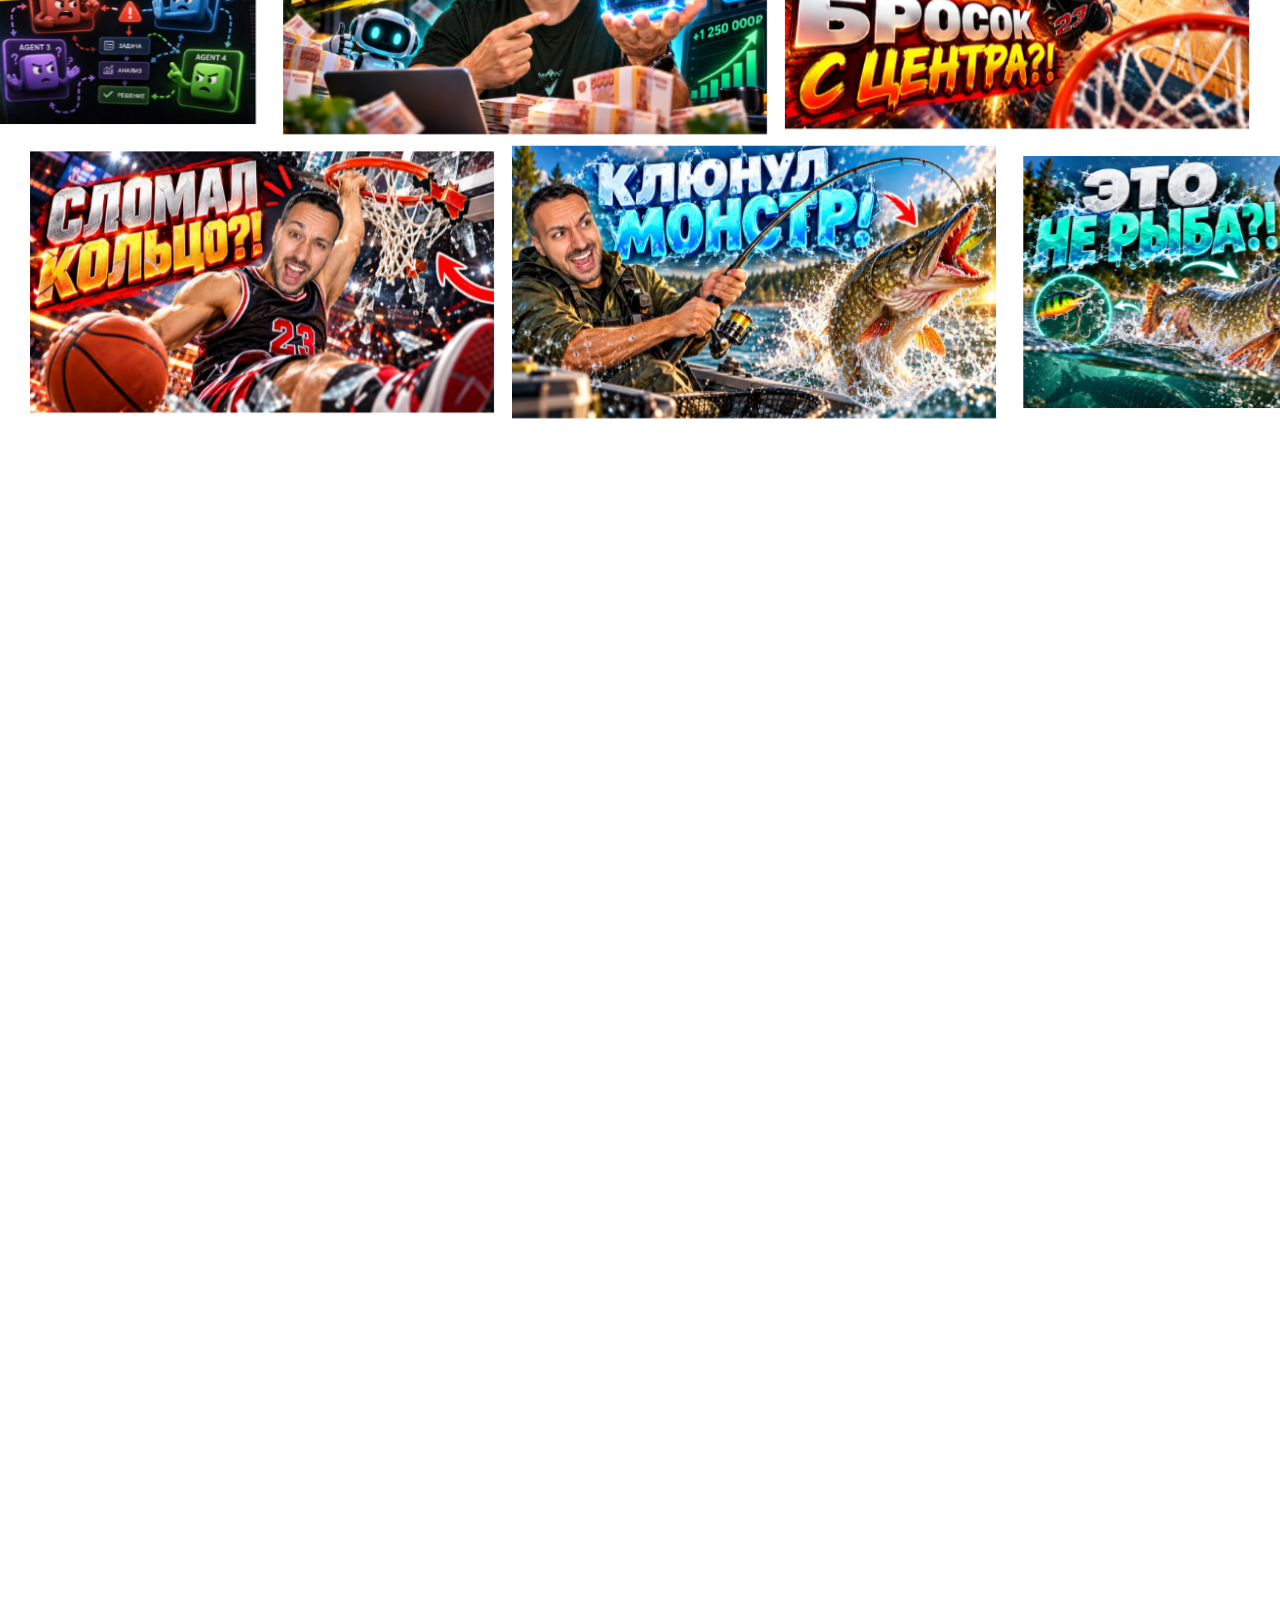
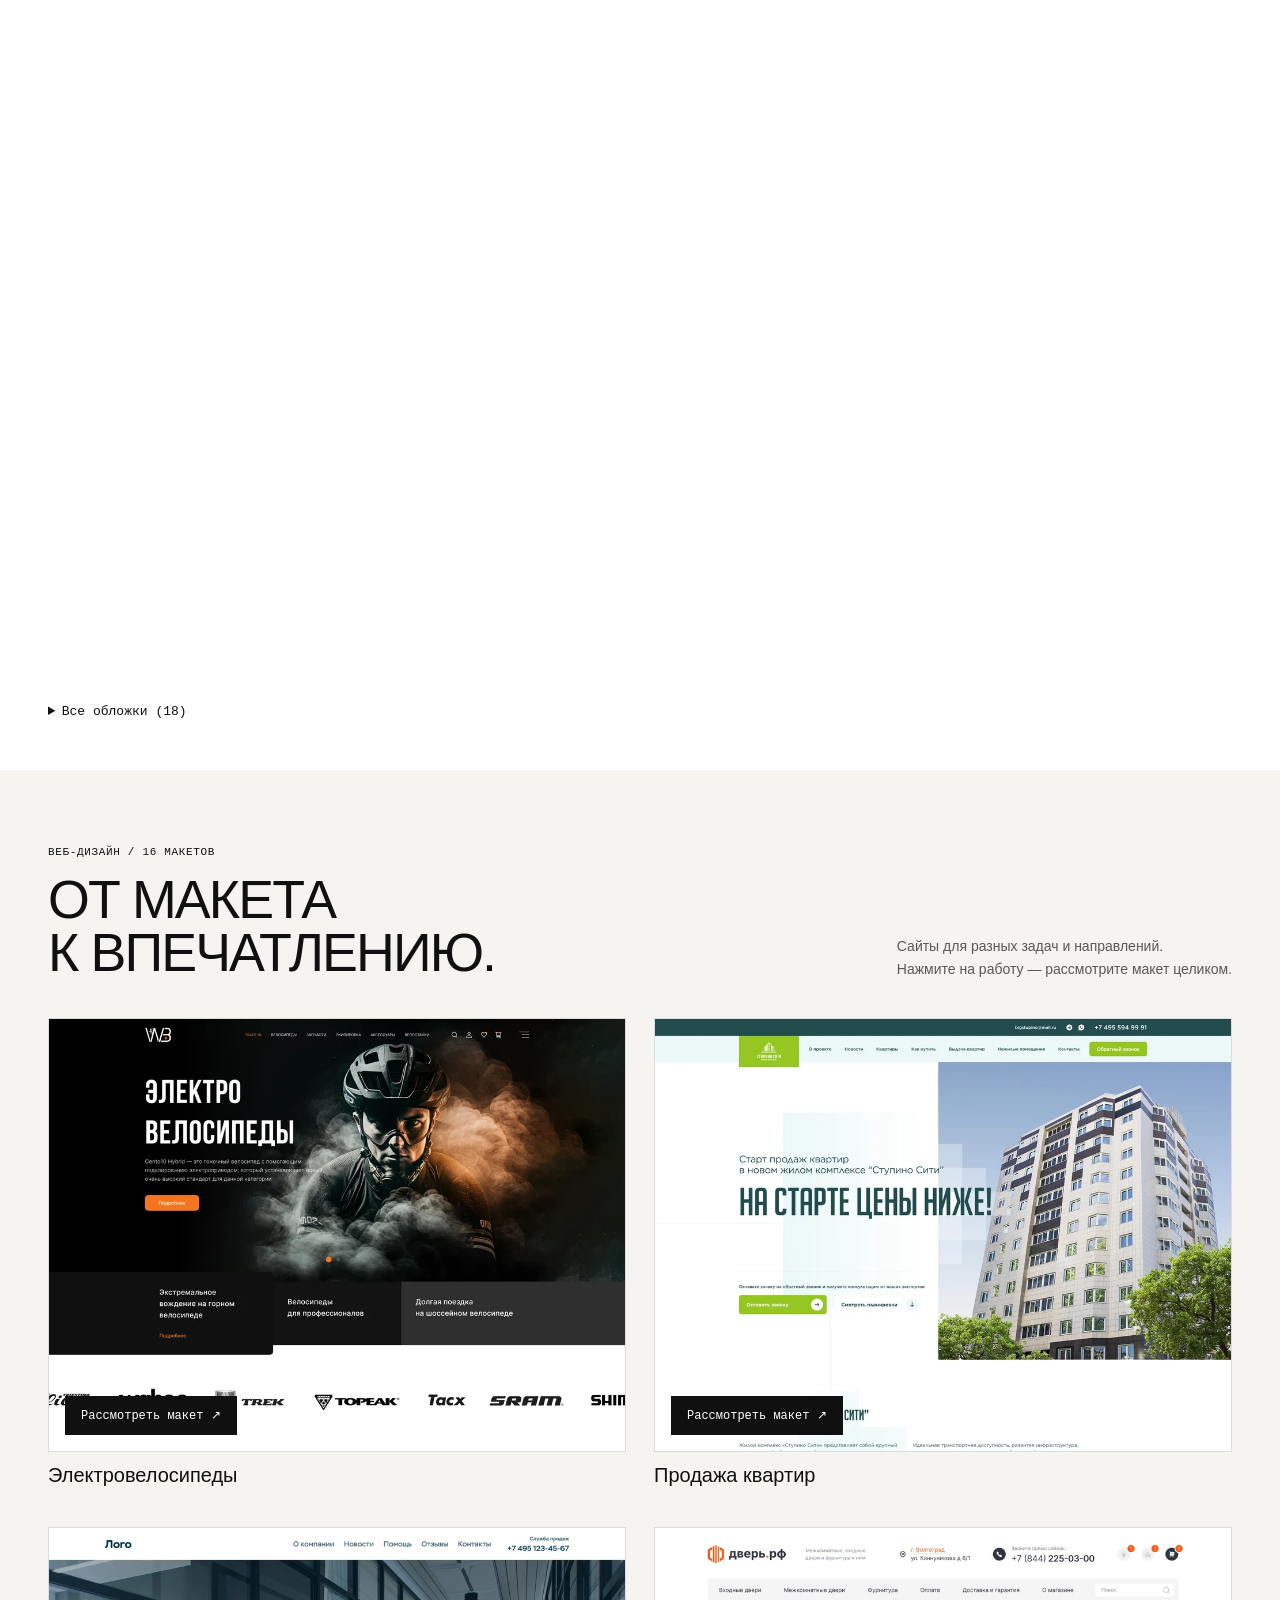
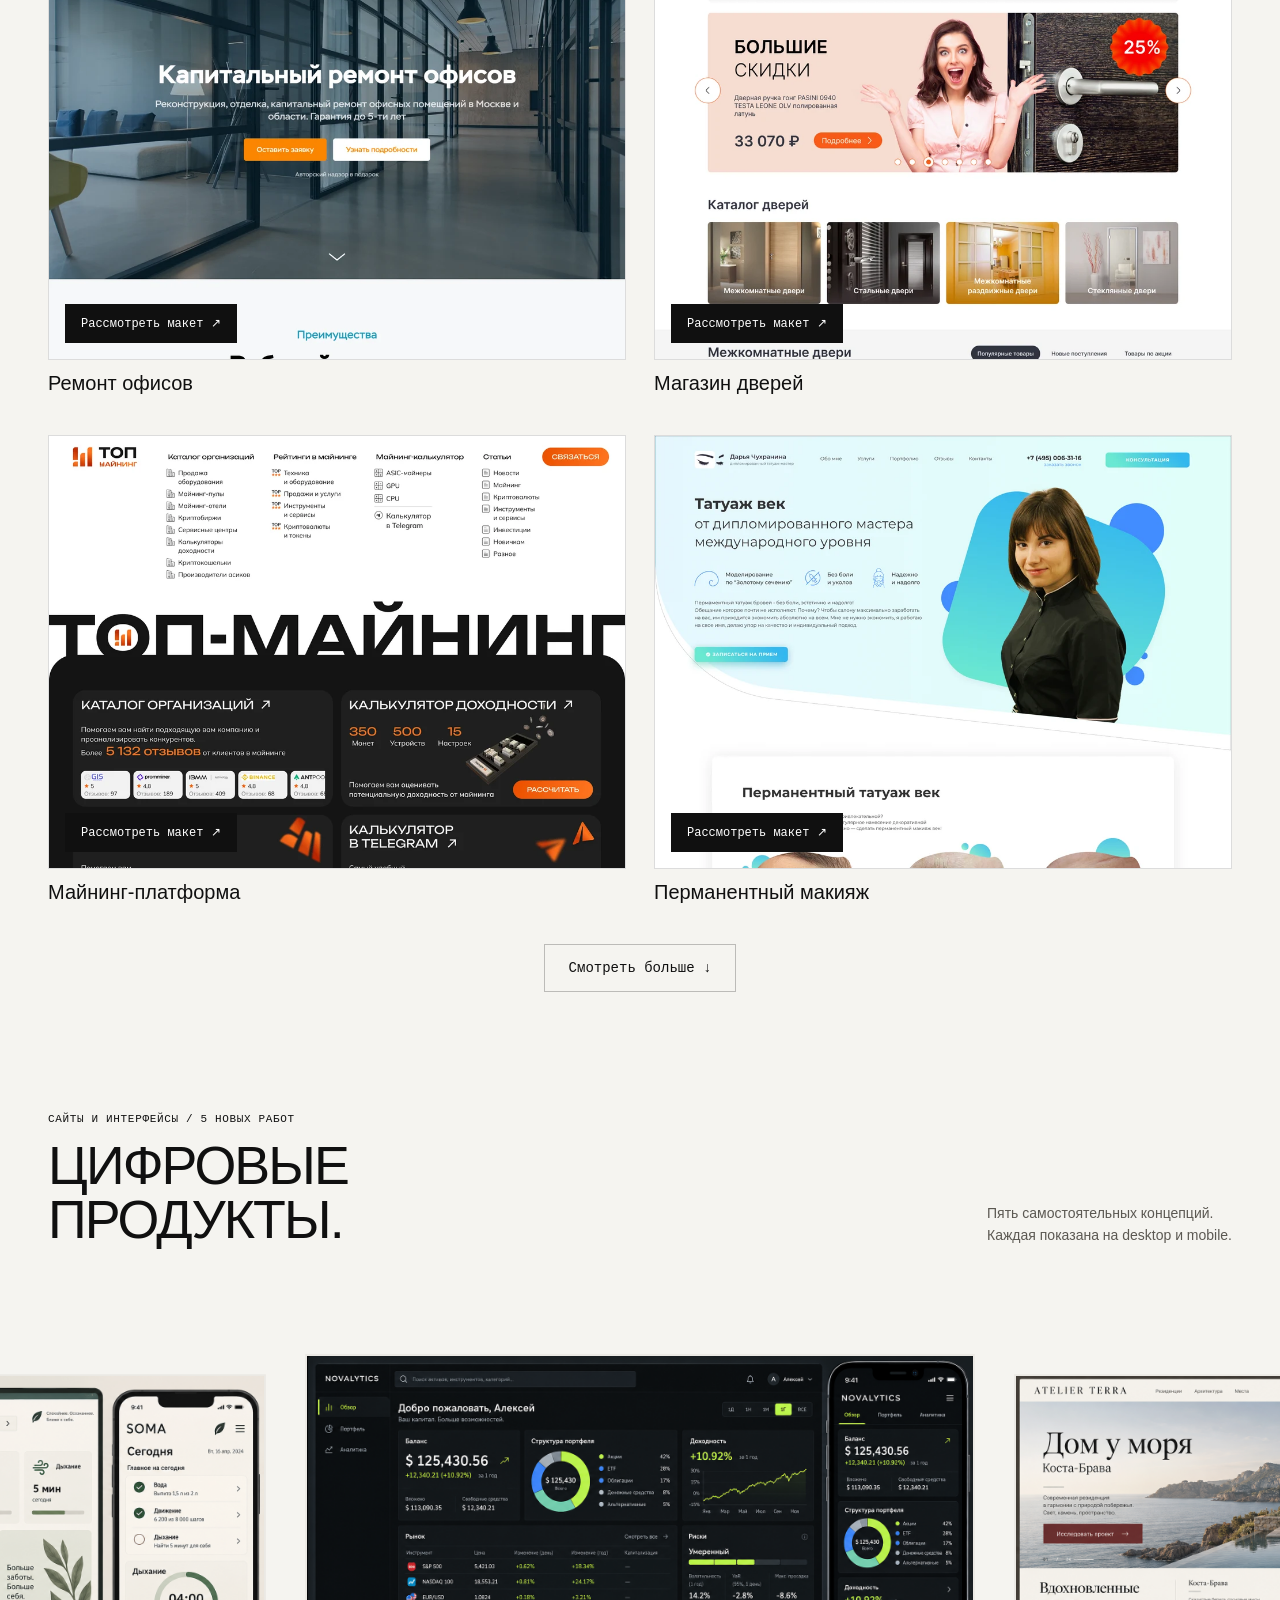
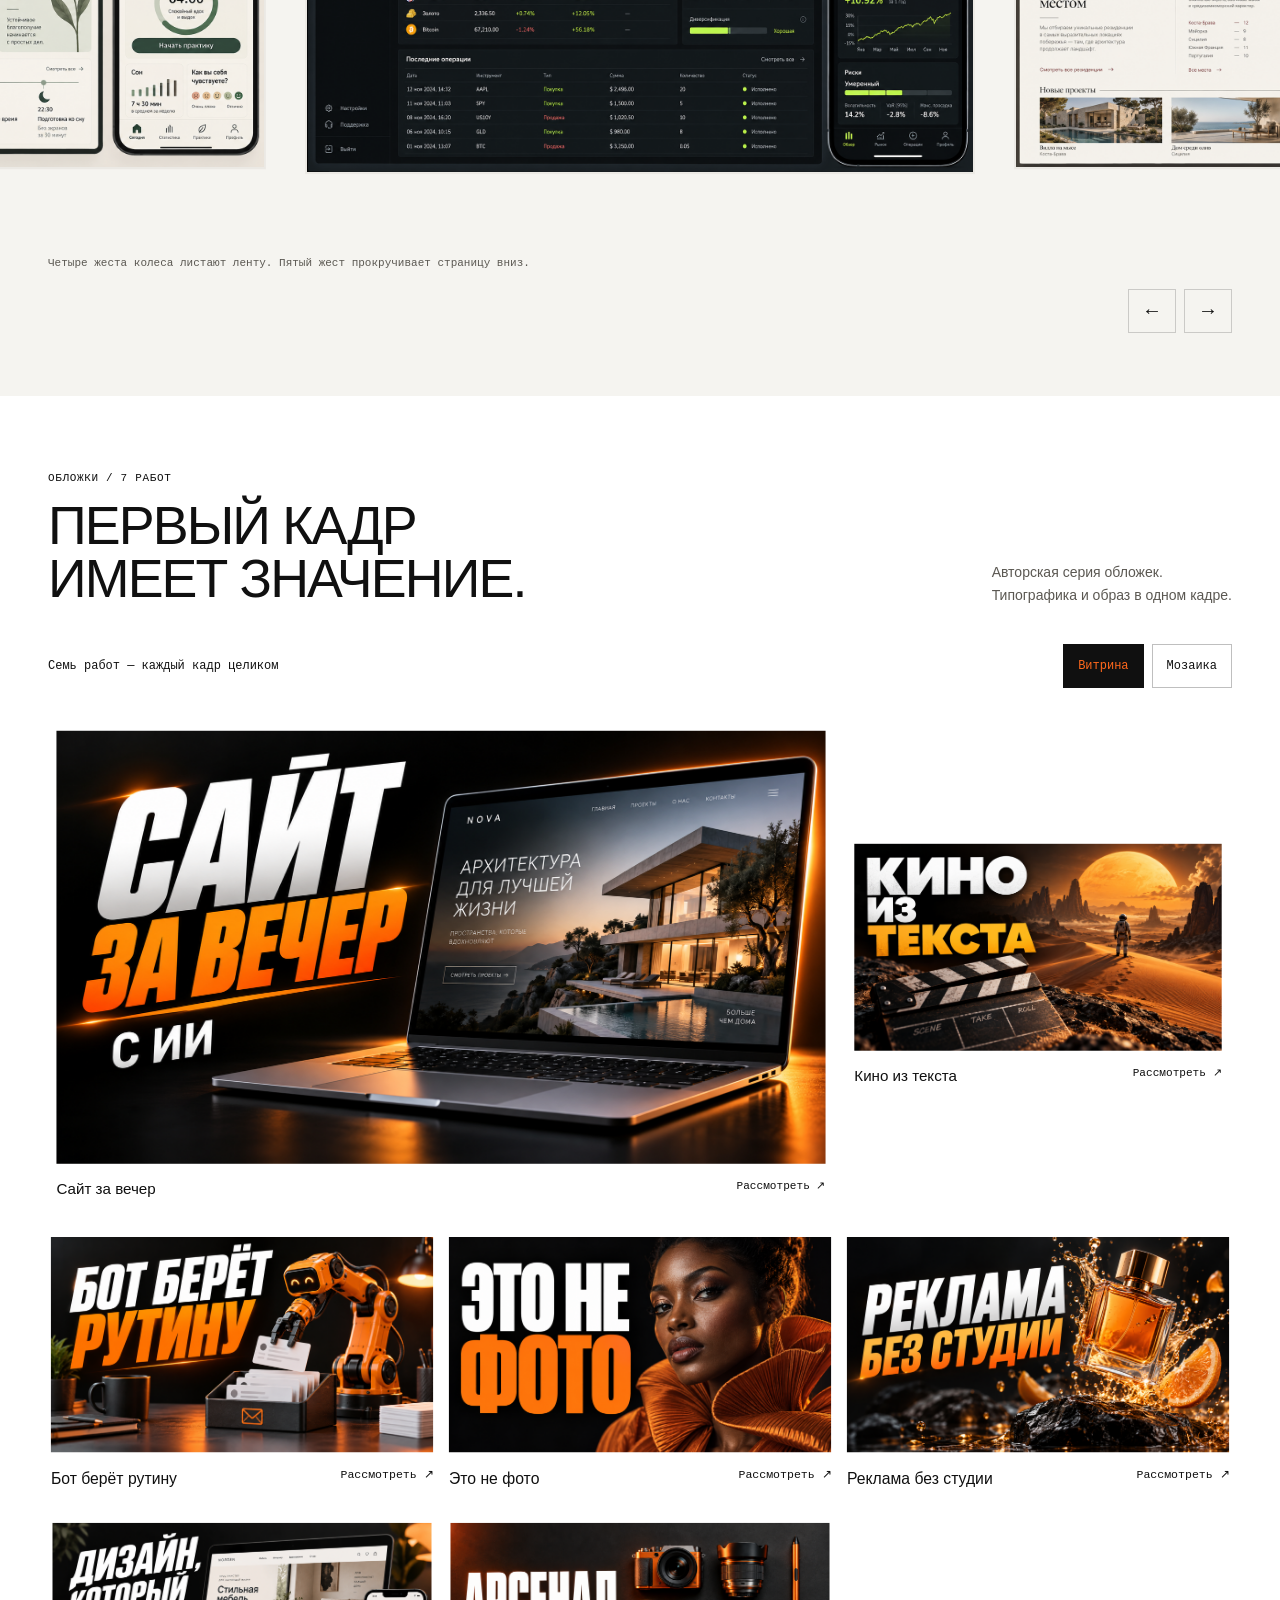
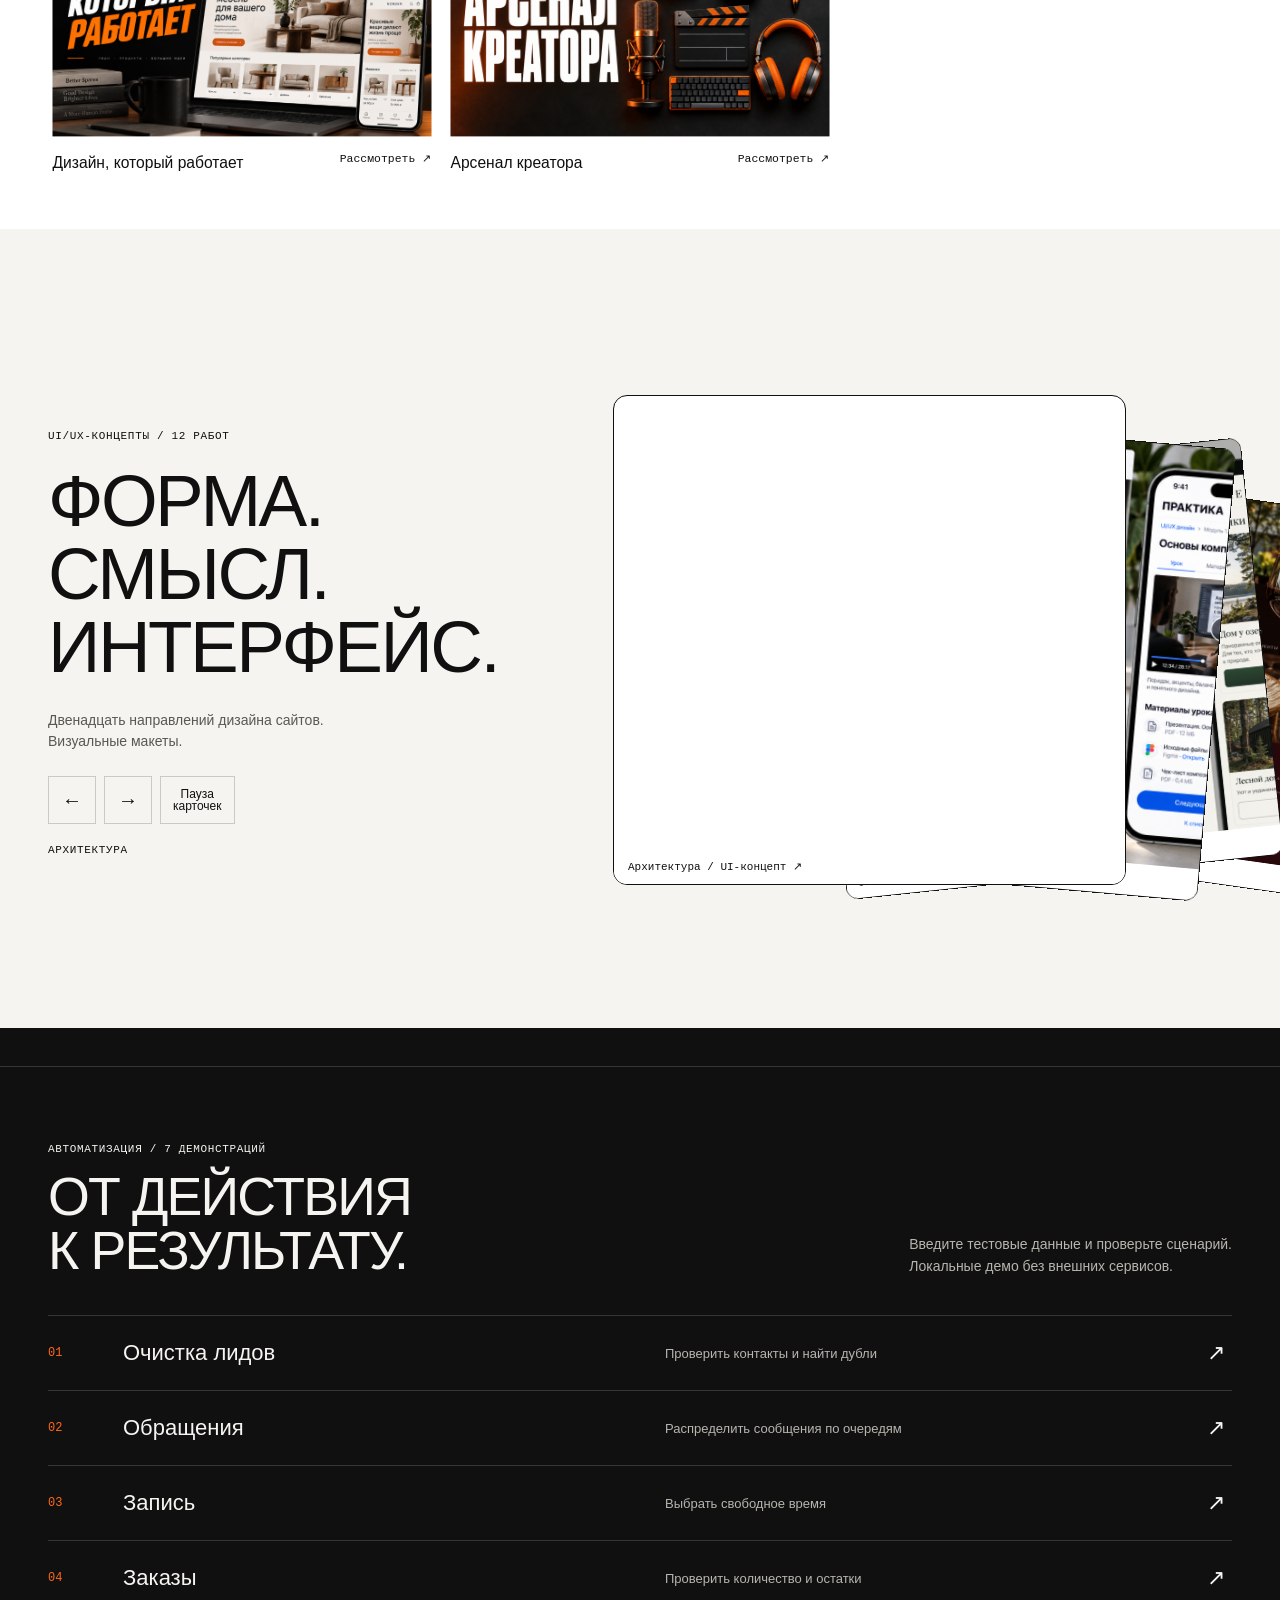
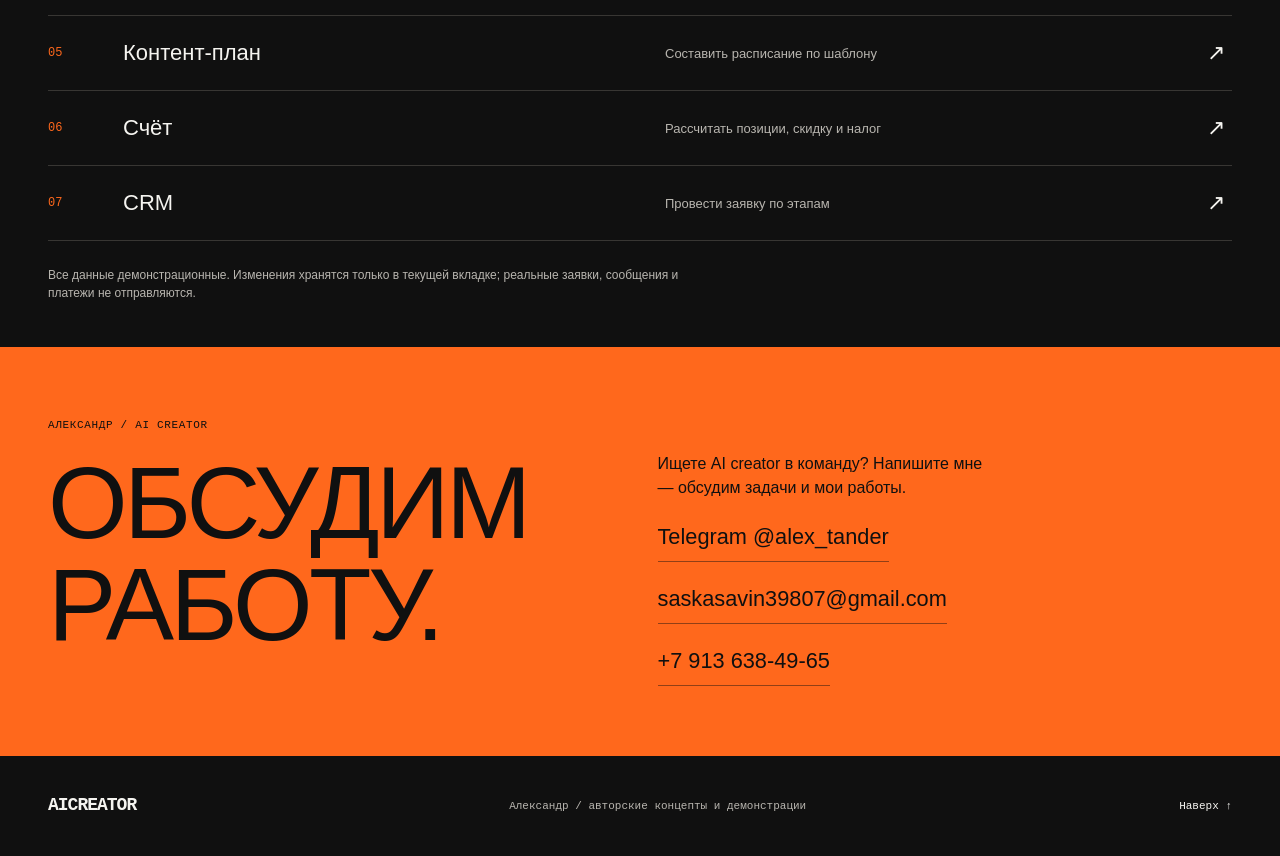
==== commit 30f3a7cd: "Center mobile hero text and portfolio button" ====
--- a/site/index.html
+++ b/site/index.html
@@ -1,5 +1,5 @@
 <!doctype html>
-<html lang="ru"><head><meta charset="utf-8"><meta name="viewport" content="width=device-width,initial-scale=1,viewport-fit=cover"><meta name="description" content="Александр — AI creator. Портфолио для работодателей: веб-дизайн, AI-визуал, обложки и демонстрации автоматизации."><meta name="theme-color" content="#101010"><link rel="icon" href="data:image/svg+xml,%3Csvg xmlns='http://www.w3.org/2000/svg' viewBox='0 0 64 64'%3E%3Cpath fill='%23ff681c' d='M0 0h64v64H0z'/%3E%3Ctext x='8' y='45' font-family='Arial' font-weight='900' font-size='39'%3EAI%3C/text%3E%3C/svg%3E"><title>Александр / AI Creator</title><link rel="stylesheet" href="styles.css?v=b27f148eaf0b"><link rel="stylesheet" href="hero-liquid.css?v=b27f148eaf0b"><link rel="stylesheet" href="hero-amber.css?v=b27f148eaf0b"><link rel="stylesheet" href="hero-portrait.css?v=b27f148eaf0b"><link rel="stylesheet" href="hero-screen.css?v=b27f148eaf0b"><link rel="stylesheet" href="hero-copy.css?v=b27f148eaf0b"><link rel="stylesheet" href="hero-portrait-morph.css?v=b27f148eaf0b"><link rel="stylesheet" href="responsive-polish.css?v=b27f148eaf0b"></head>
+<html lang="ru"><head><meta charset="utf-8"><meta name="viewport" content="width=device-width,initial-scale=1,viewport-fit=cover"><meta name="description" content="Александр — AI creator. Портфолио для работодателей: веб-дизайн, AI-визуал, обложки и демонстрации автоматизации."><meta name="theme-color" content="#101010"><link rel="icon" href="data:image/svg+xml,%3Csvg xmlns='http://www.w3.org/2000/svg' viewBox='0 0 64 64'%3E%3Cpath fill='%23ff681c' d='M0 0h64v64H0z'/%3E%3Ctext x='8' y='45' font-family='Arial' font-weight='900' font-size='39'%3EAI%3C/text%3E%3C/svg%3E"><title>Александр / AI Creator</title><link rel="stylesheet" href="styles.css?v=fc7d219a36eb"><link rel="stylesheet" href="hero-liquid.css?v=fc7d219a36eb"><link rel="stylesheet" href="hero-amber.css?v=fc7d219a36eb"><link rel="stylesheet" href="hero-portrait.css?v=fc7d219a36eb"><link rel="stylesheet" href="hero-screen.css?v=fc7d219a36eb"><link rel="stylesheet" href="hero-copy.css?v=fc7d219a36eb"><link rel="stylesheet" href="hero-portrait-morph.css?v=fc7d219a36eb"><link rel="stylesheet" href="responsive-polish.css?v=fc7d219a36eb"></head>
 <body><a class="skip-link" href="#figma">К работам</a>
 <header class="site-header"><a class="brand" href="#top">AI<span>CREATOR</span></a><nav aria-label="Навигация"><a href="#figma">Работы</a><a href="#automation">Автоматизация</a><a href="#contact">Контакт ↗</a></nav><button id="motion-toggle" type="button" aria-pressed="false" hidden>Пауза движения</button></header>
 <main id="top"><section class="intro hero-intro"><template id="hero-legacy-media"><div class="hero-media" aria-hidden="true"><img src="assets/hero-alexander-cinematic-grain-20261001-poster.jpg" alt="" decoding="async" fetchpriority="high"><video id="hero-video" autoplay muted loop playsinline preload="metadata" poster="assets/hero-alexander-cinematic-grain-20261001-poster.jpg"><source src="assets/videos/hero-alexander-cinematic-grain-20261001.mp4" type="video/mp4"></video><span class="hero-light"></span><span class="hero-smoke"></span></div></template><div class="hero-content"><p class="eyebrow">Александр / независимый AI creator</p><div class="intro-line"><h1><span class="hero-title-line hero-title-line-a">Идея. Образ.</span><span class="hero-title-line hero-title-line-b">Движение<span class="hero-title-dot">.</span></span></h1><div class="intro-note"><p>Создаю визуальные миры,<br>интерфейсы и рабочие сценарии.</p><p class="muted">Все представленные работы выполнены мной.<br>Дизайн, AI-визуал и локальные демо.</p><a href="#figma" class="arrow-link">Смотреть портфолио ↓</a></div></div><nav class="discipline-nav" aria-label="Направления"><a href="#sites">Сайты <sup>05</sup></a><a href="#covers">Обложки <sup>07</sup></a><a href="#ads" hidden>Реклама <sup>07</sup></a><a href="#ui">UI/UX <sup>12</sup></a><a href="#video" hidden>AI-видео <sup>07</sup></a><a href="#automation">Автоматизация <sup>07</sup></a></nav></div></section>
@@ -12,4 +12,4 @@
 <section id="contact" class="contact"><p class="eyebrow">Александр / AI creator</p><h2>Обсудим<br>работу.</h2><div class="contact-links"><p class="contact-intro">Ищете AI creator в команду? Напишите мне — обсудим задачи и мои работы.</p><a href="https://t.me/alex_tander" target="_blank" rel="noopener">Telegram @alex_tander ↗</a><a href="mailto:saskasavin39807@gmail.com">saskasavin39807@gmail.com ↗</a><a href="tel:+79136384965">+7 913 638-49-65 ↗</a></div></section></main>
 <footer><a class="brand" href="#top">AI<span>CREATOR</span></a><p>Александр / авторские концепты и демонстрации</p><a href="#top">Наверх ↑</a></footer>
 <dialog id="work-dialog" aria-labelledby="dialog-title"><div class="dialog-bar"><div><p class="eyebrow" id="dialog-category"></p><h2 id="dialog-title"></h2></div><button id="dialog-close" type="button" aria-label="Закрыть просмотр" autofocus>Закрыть ×</button></div><div class="dialog-media"></div><div class="dialog-bottom"><button id="dialog-prev" aria-label="Предыдущая работа">←</button><span id="dialog-count"></span><a id="dialog-original" target="_blank" rel="noopener">Оригинал ↗</a><button id="dialog-next" aria-label="Следующая работа">→</button></div></dialog>
-<noscript><p class="noscript">Для интерактивного портфолио включите JavaScript. <a href="../review.html">Открыть каталог</a></p></noscript><script type="module" src="app.js?v=b27f148eaf0b"></script></body></html>
+<noscript><p class="noscript">Для интерактивного портфолио включите JavaScript. <a href="../review.html">Открыть каталог</a></p></noscript><script type="module" src="app.js?v=fc7d219a36eb"></script></body></html>
--- a/site/responsive-polish.css
+++ b/site/responsive-polish.css
@@ -5,6 +5,10 @@
 }
 @media(max-width:650px){
  html[data-responsive="polished"] .hero-liquid .hero-content{padding-top:116px}
+ html[data-responsive="polished"] .hero-liquid .hero-content{text-align:center}
+ html[data-responsive="polished"] .hero-liquid.hero-process-copy h1{text-align:center;align-self:stretch}
+ html[data-responsive="polished"] .hero-liquid .intro-note{text-align:center}
+ html[data-responsive="polished"] .hero-liquid .intro-note .arrow-link{margin-inline:auto}
  html[data-responsive="polished"] .hero-liquid.hero-process-copy .intro-line{display:flex;flex-direction:column;align-items:stretch;gap:0;padding-bottom:30px}
  html[data-responsive="polished"] .hero-liquid.hero-process-copy .liquid-composition{display:contents!important}
  html[data-responsive="polished"] .hero-liquid.hero-process-copy h1{order:0;font-size:clamp(35px,9.2vw,48px)!important;line-height:1.12}
@@ -20,6 +24,7 @@
  html[data-responsive="polished"] .hero-liquid .hero-content>.eyebrow{max-width:100%;font-size:12px;line-height:1.5}
  html[data-responsive="polished"] .hero-liquid .discipline-nav{gap:4px 12px;padding-top:16px;padding-bottom:20px}
  html[data-responsive="polished"] .hero-liquid .discipline-nav a{font-size:12px;min-height:44px}
+ html[data-responsive="polished"] .hero-liquid .discipline-nav a{justify-content:center}
  html[data-responsive="polished"] .section-heading>p{font-size:15px;line-height:1.6;max-width:42ch}
  html[data-responsive="polished"] .figma-note,html[data-responsive="polished"] .demo-note{font-size:13px;line-height:1.6}
  html[data-responsive="polished"] .demo-link p{font-size:14px;line-height:1.5}
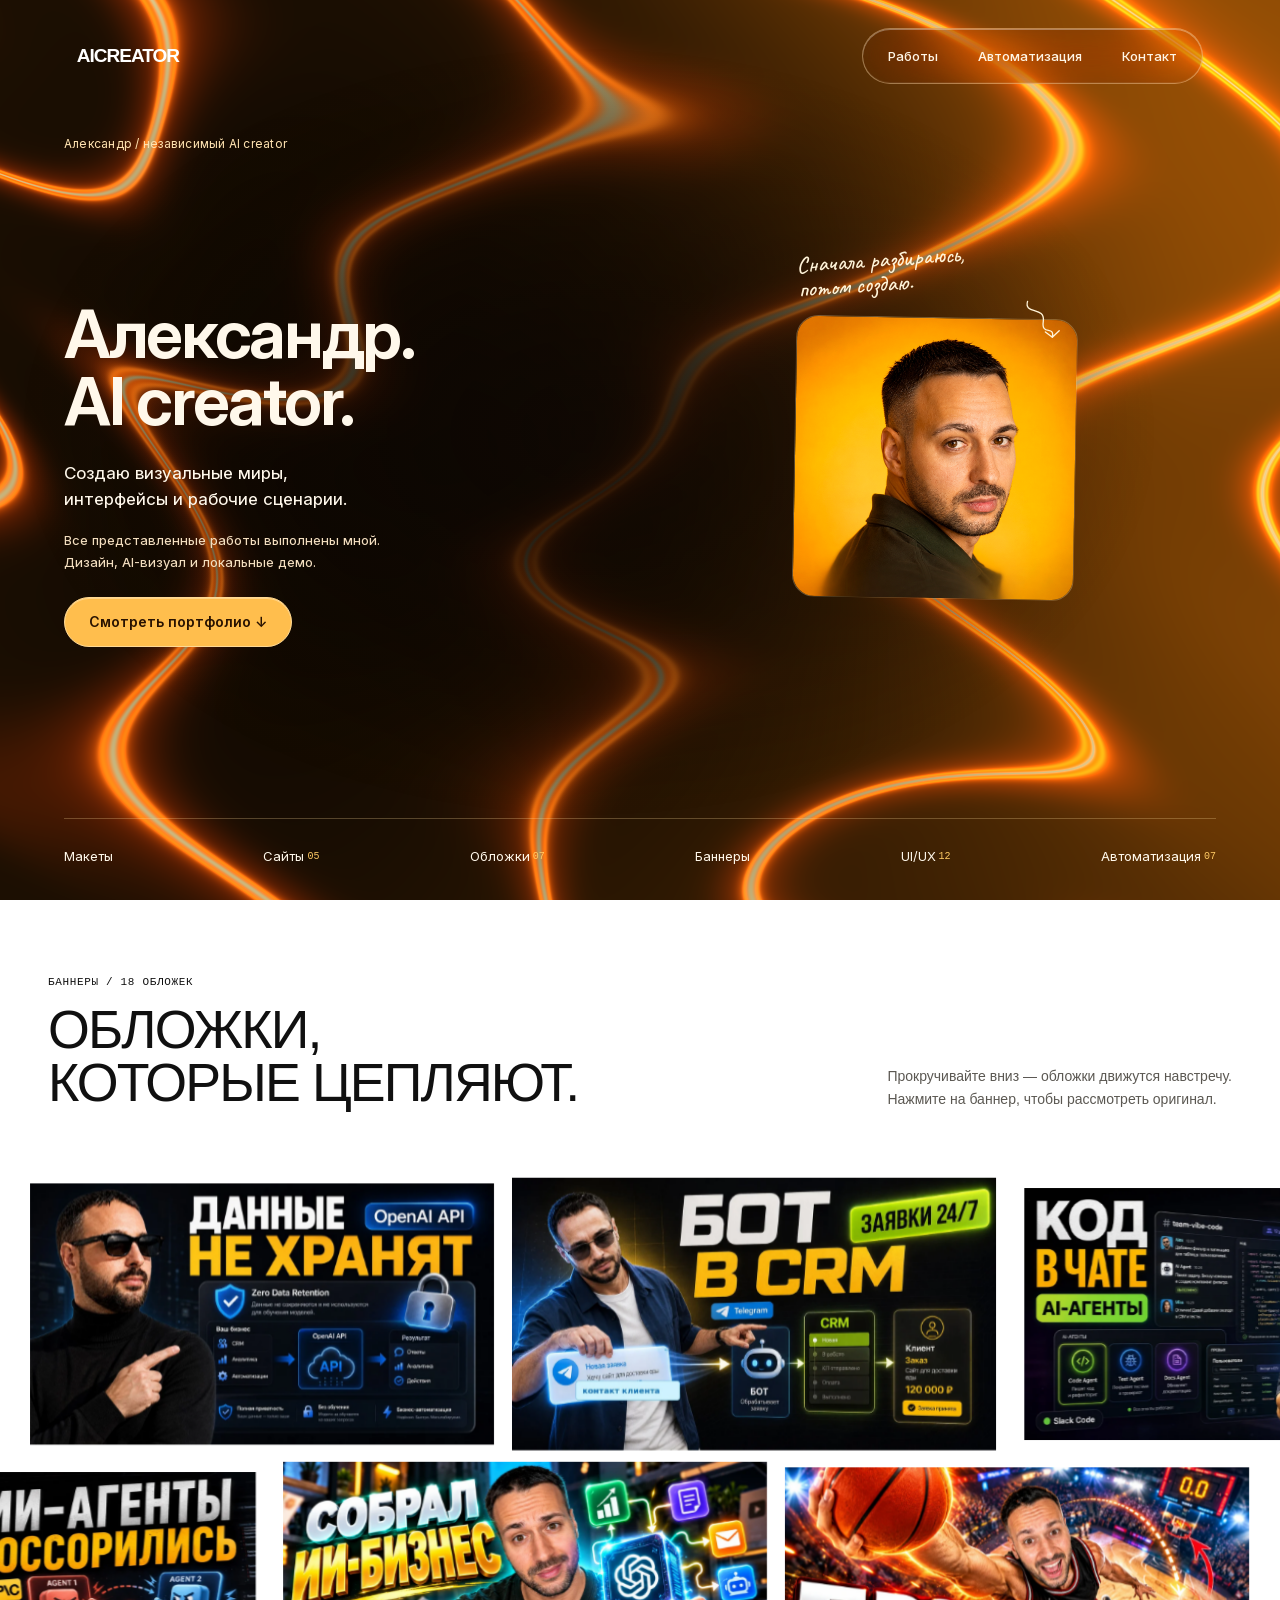
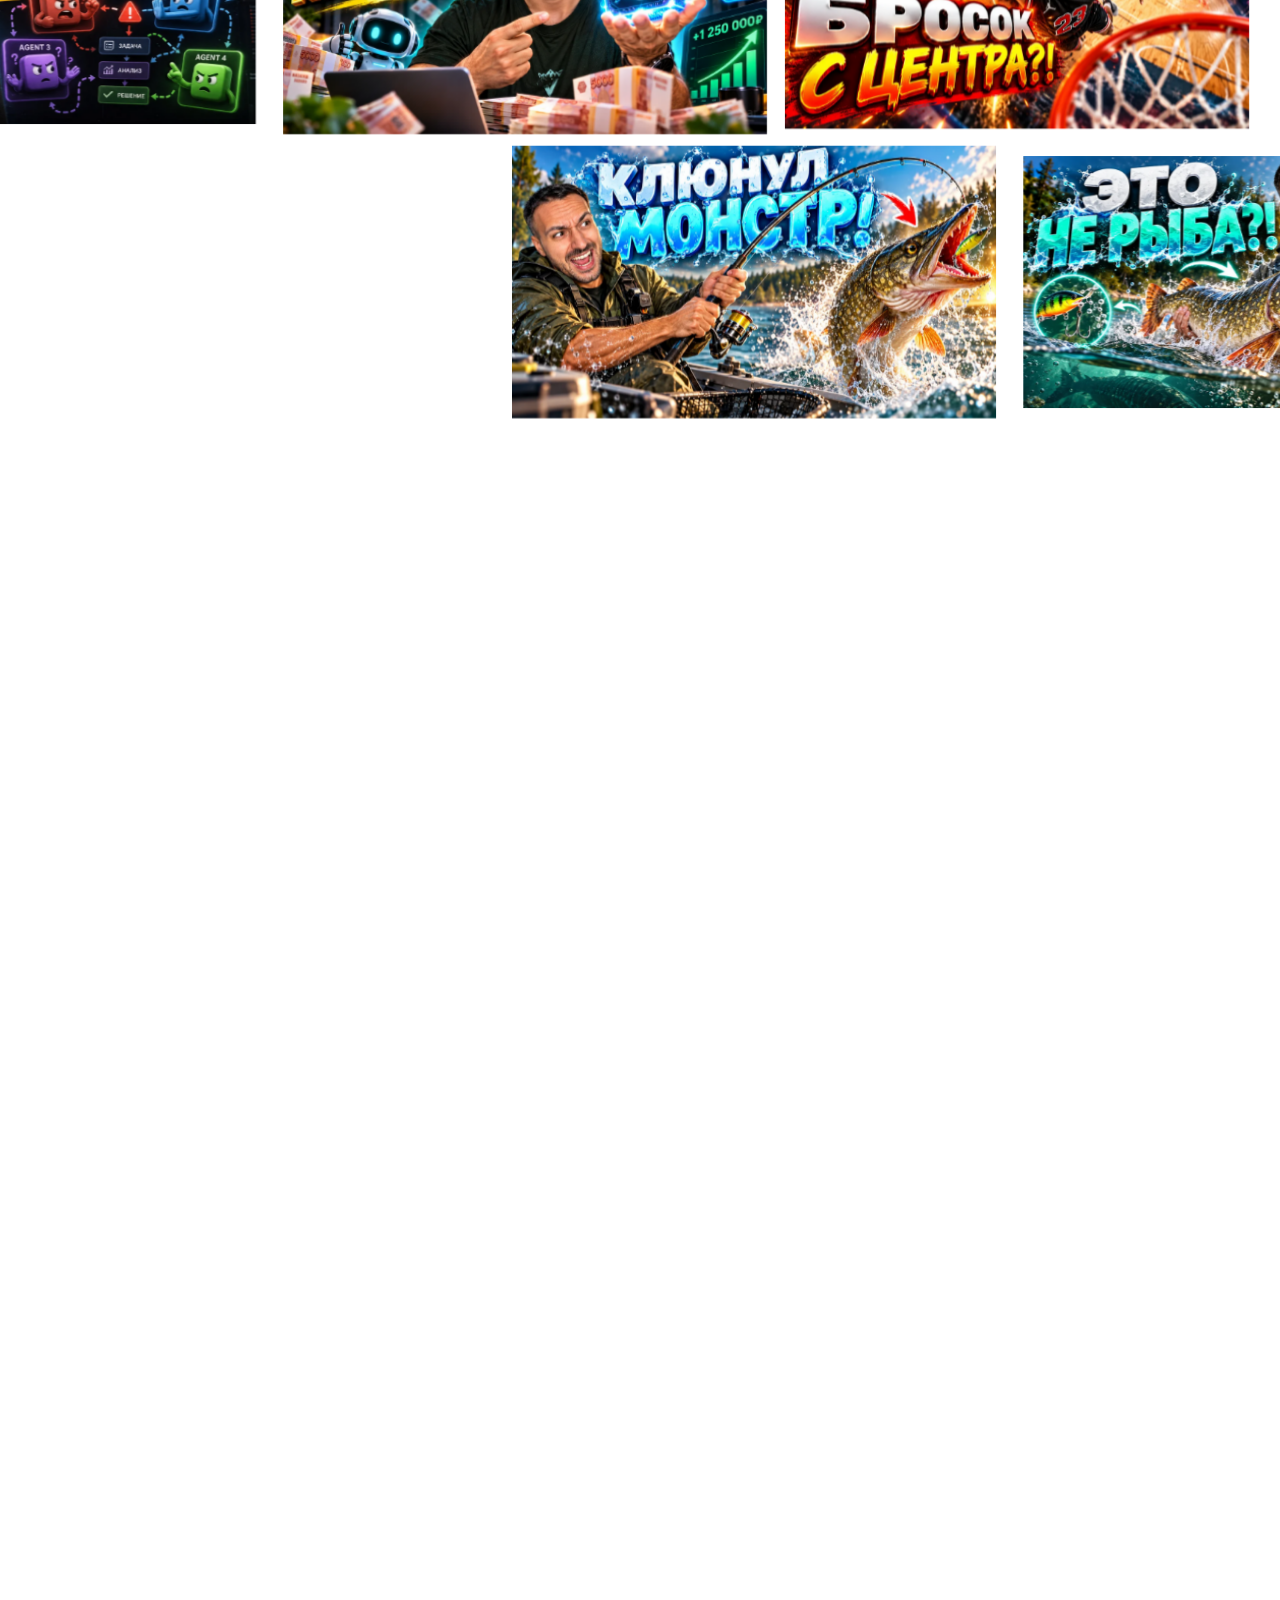
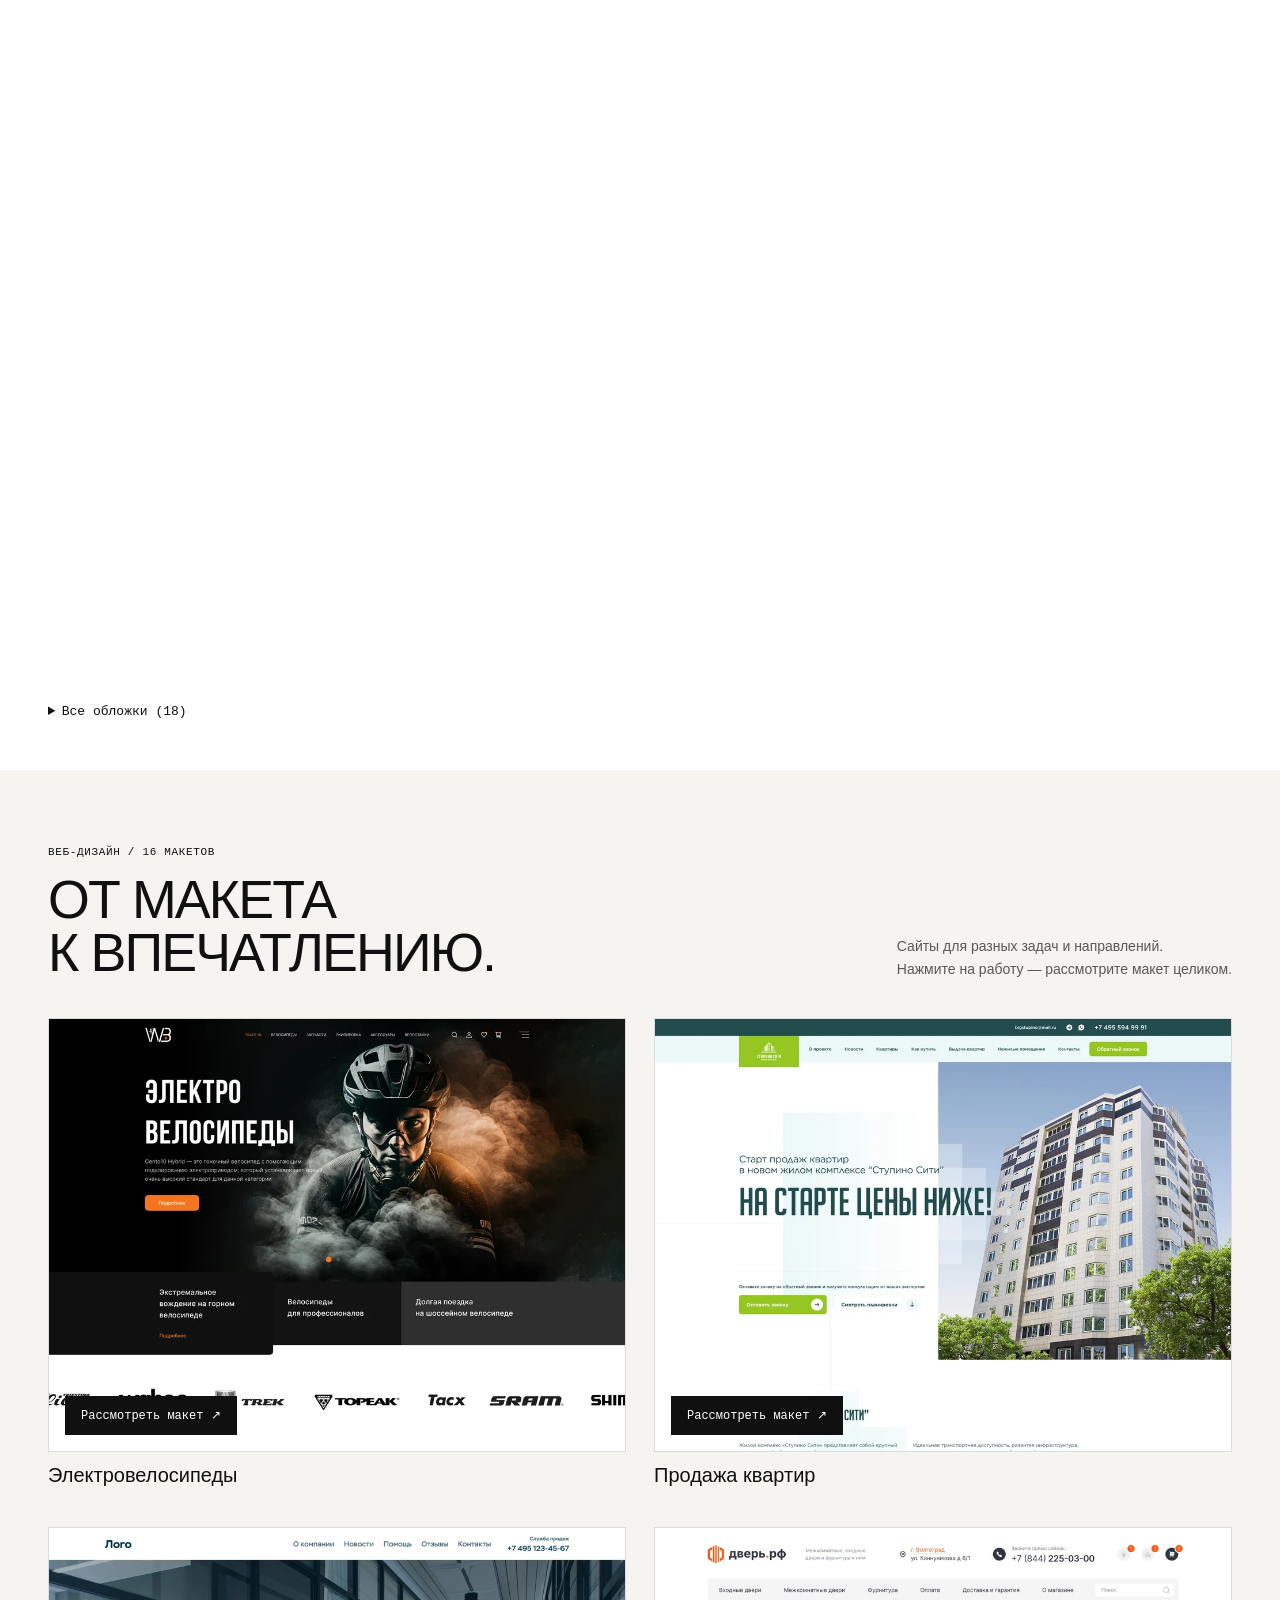
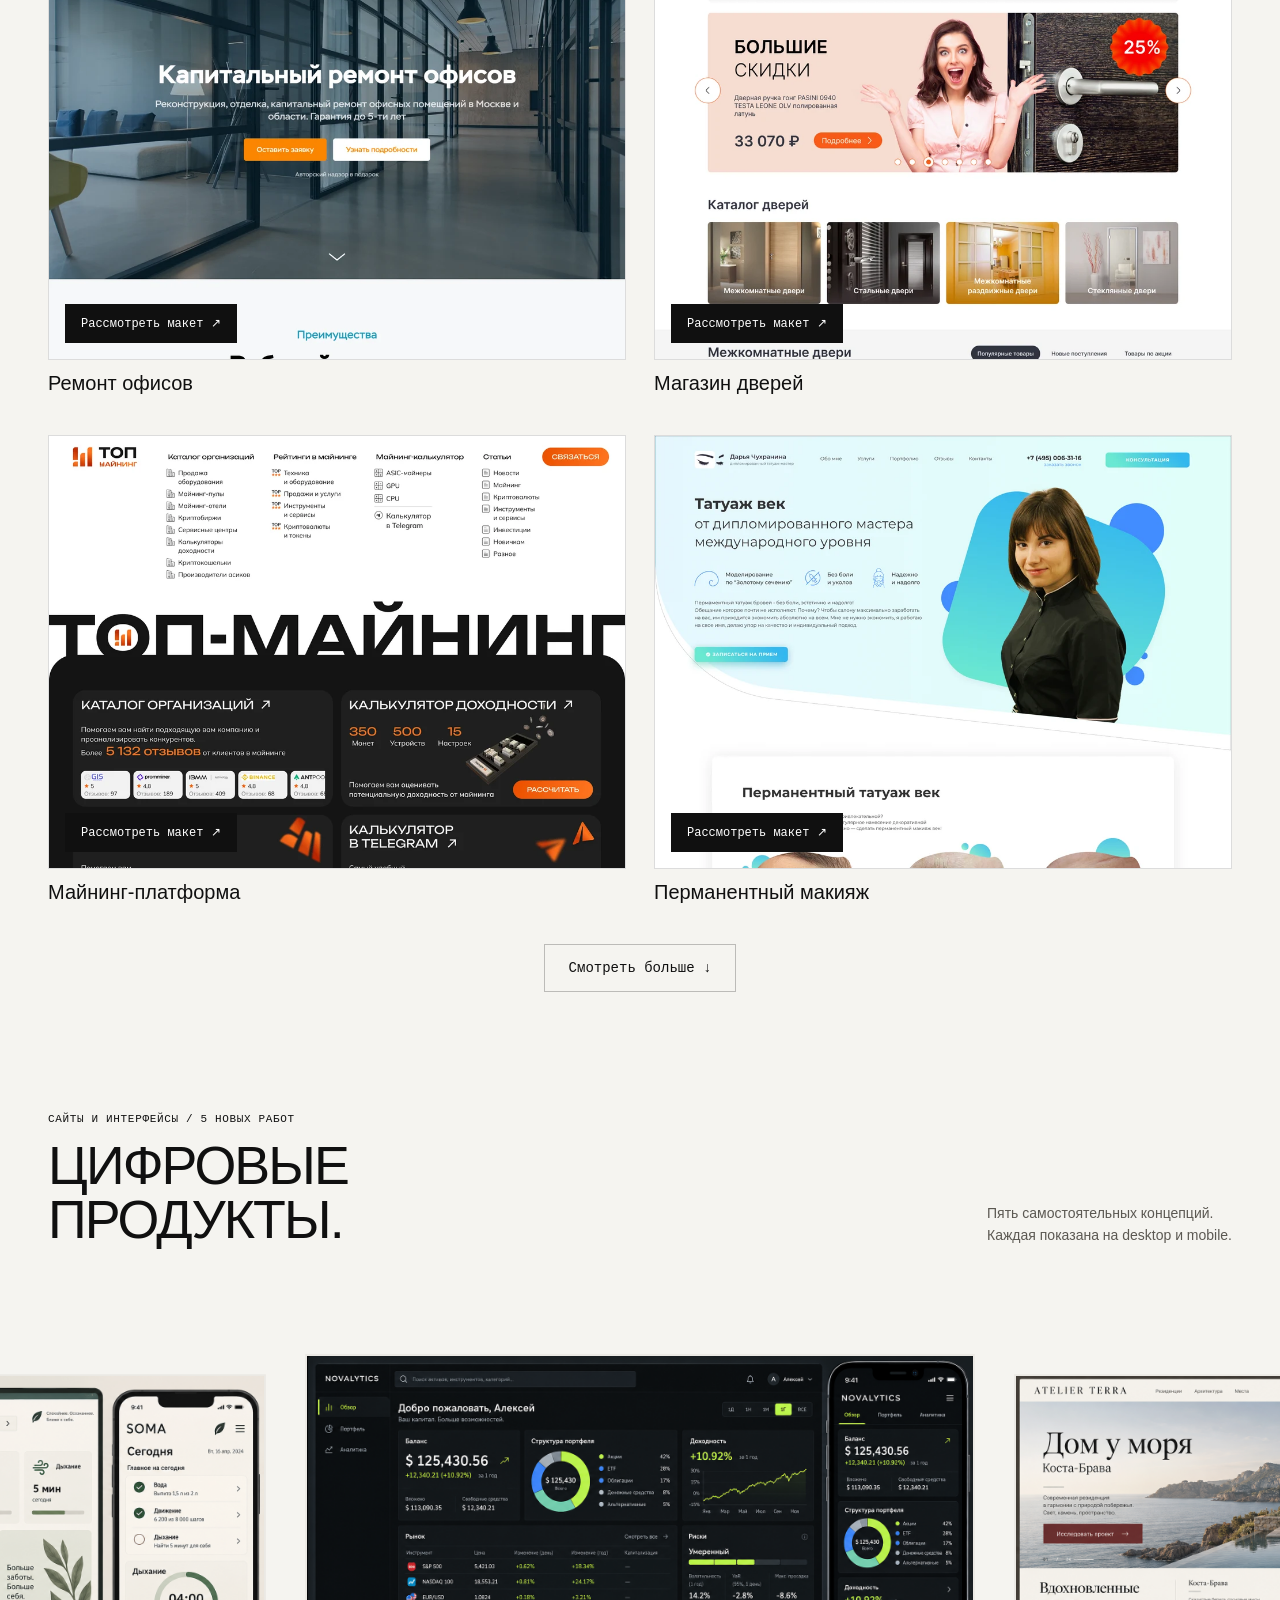
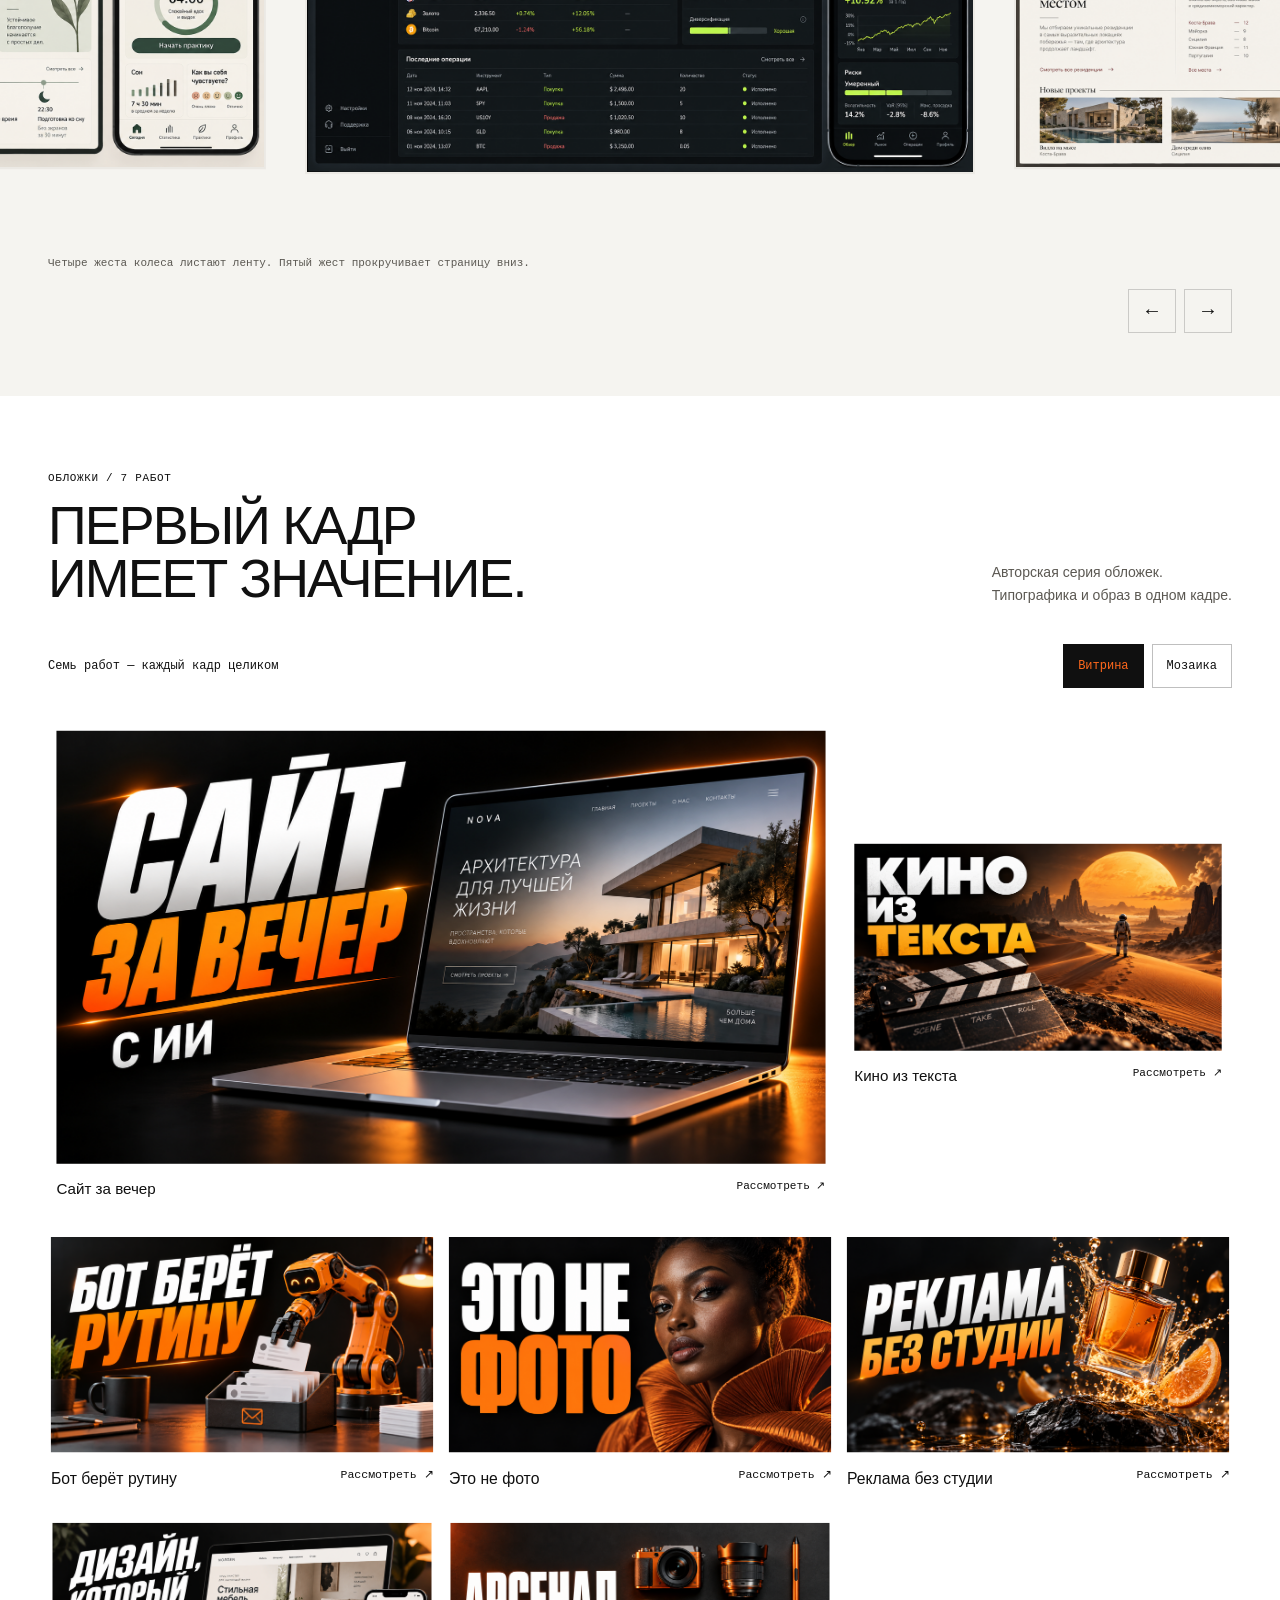
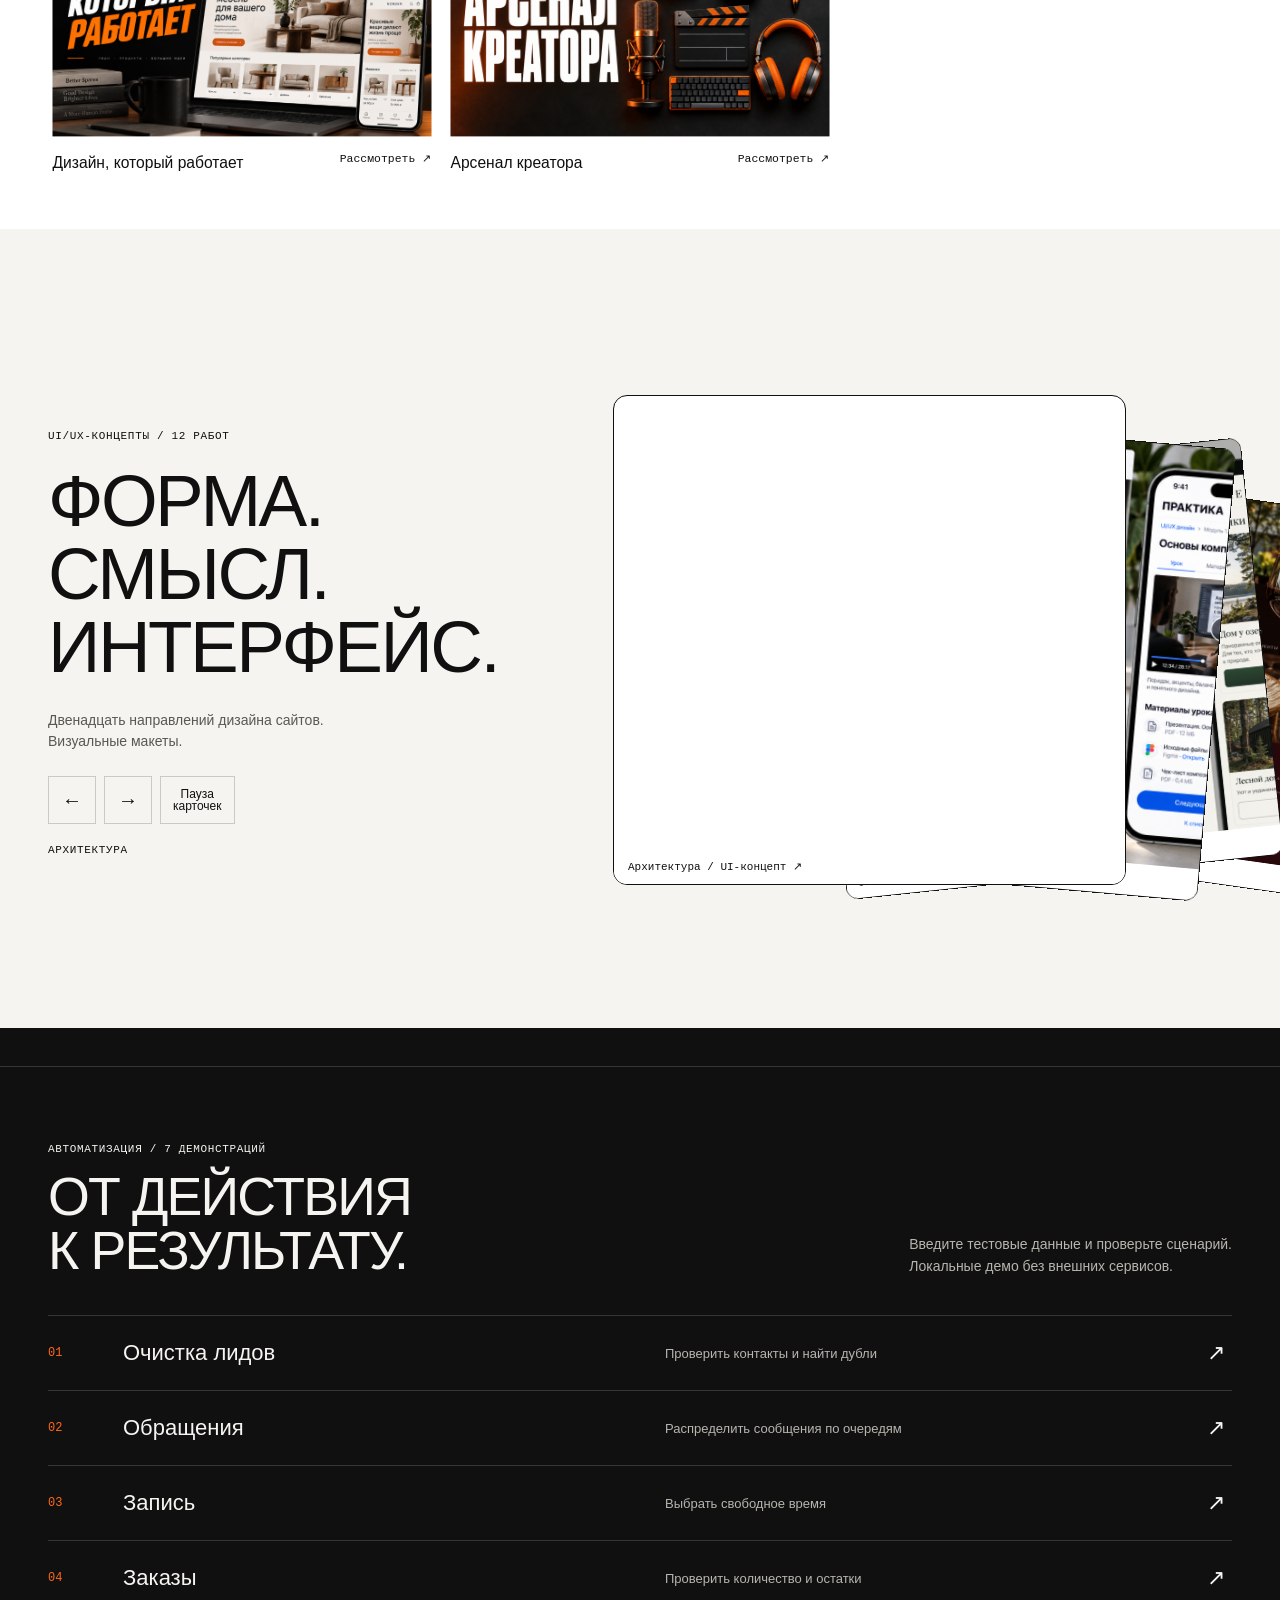
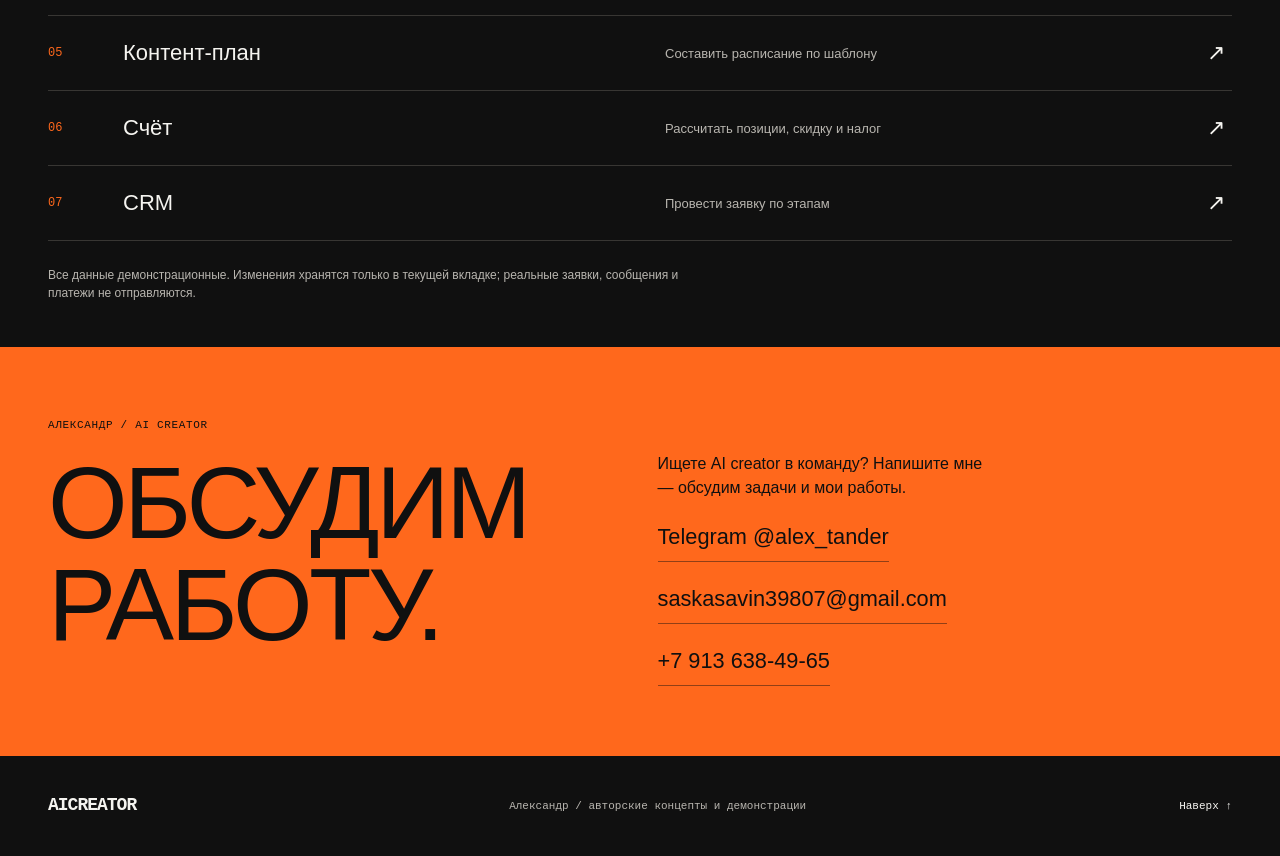
==== commit 33f8a8bd: "Refine author presentation, portrait silhouette and mobile text alignment" ====
--- a/site/index.html
+++ b/site/index.html
@@ -1,5 +1,5 @@
 <!doctype html>
-<html lang="ru"><head><meta charset="utf-8"><meta name="viewport" content="width=device-width,initial-scale=1,viewport-fit=cover"><meta name="description" content="Александр — AI creator. Портфолио для работодателей: веб-дизайн, AI-визуал, обложки и демонстрации автоматизации."><meta name="theme-color" content="#101010"><link rel="icon" href="data:image/svg+xml,%3Csvg xmlns='http://www.w3.org/2000/svg' viewBox='0 0 64 64'%3E%3Cpath fill='%23ff681c' d='M0 0h64v64H0z'/%3E%3Ctext x='8' y='45' font-family='Arial' font-weight='900' font-size='39'%3EAI%3C/text%3E%3C/svg%3E"><title>Александр / AI Creator</title><link rel="stylesheet" href="styles.css?v=fc7d219a36eb"><link rel="stylesheet" href="hero-liquid.css?v=fc7d219a36eb"><link rel="stylesheet" href="hero-amber.css?v=fc7d219a36eb"><link rel="stylesheet" href="hero-portrait.css?v=fc7d219a36eb"><link rel="stylesheet" href="hero-screen.css?v=fc7d219a36eb"><link rel="stylesheet" href="hero-copy.css?v=fc7d219a36eb"><link rel="stylesheet" href="hero-portrait-morph.css?v=fc7d219a36eb"><link rel="stylesheet" href="responsive-polish.css?v=fc7d219a36eb"></head>
+<html lang="ru"><head><meta charset="utf-8"><meta name="viewport" content="width=device-width,initial-scale=1,viewport-fit=cover"><meta name="description" content="Александр — AI creator. Портфолио для работодателей: веб-дизайн, AI-визуал, обложки и демонстрации автоматизации."><meta name="theme-color" content="#101010"><link rel="icon" href="data:image/svg+xml,%3Csvg xmlns='http://www.w3.org/2000/svg' viewBox='0 0 64 64'%3E%3Cpath fill='%23ff681c' d='M0 0h64v64H0z'/%3E%3Ctext x='8' y='45' font-family='Arial' font-weight='900' font-size='39'%3EAI%3C/text%3E%3C/svg%3E"><title>Александр / AI Creator</title><link rel="stylesheet" href="styles.css?v=c104c45d0592"><link rel="stylesheet" href="hero-liquid.css?v=c104c45d0592"><link rel="stylesheet" href="hero-amber.css?v=c104c45d0592"><link rel="stylesheet" href="hero-portrait.css?v=c104c45d0592"><link rel="stylesheet" href="hero-screen.css?v=c104c45d0592"><link rel="stylesheet" href="hero-copy.css?v=c104c45d0592"><link rel="stylesheet" href="hero-portrait-morph.css?v=c104c45d0592"><link rel="stylesheet" href="responsive-polish.css?v=c104c45d0592"></head>
 <body><a class="skip-link" href="#figma">К работам</a>
 <header class="site-header"><a class="brand" href="#top">AI<span>CREATOR</span></a><nav aria-label="Навигация"><a href="#figma">Работы</a><a href="#automation">Автоматизация</a><a href="#contact">Контакт ↗</a></nav><button id="motion-toggle" type="button" aria-pressed="false" hidden>Пауза движения</button></header>
 <main id="top"><section class="intro hero-intro"><template id="hero-legacy-media"><div class="hero-media" aria-hidden="true"><img src="assets/hero-alexander-cinematic-grain-20261001-poster.jpg" alt="" decoding="async" fetchpriority="high"><video id="hero-video" autoplay muted loop playsinline preload="metadata" poster="assets/hero-alexander-cinematic-grain-20261001-poster.jpg"><source src="assets/videos/hero-alexander-cinematic-grain-20261001.mp4" type="video/mp4"></video><span class="hero-light"></span><span class="hero-smoke"></span></div></template><div class="hero-content"><p class="eyebrow">Александр / независимый AI creator</p><div class="intro-line"><h1><span class="hero-title-line hero-title-line-a">Идея. Образ.</span><span class="hero-title-line hero-title-line-b">Движение<span class="hero-title-dot">.</span></span></h1><div class="intro-note"><p>Создаю визуальные миры,<br>интерфейсы и рабочие сценарии.</p><p class="muted">Все представленные работы выполнены мной.<br>Дизайн, AI-визуал и локальные демо.</p><a href="#figma" class="arrow-link">Смотреть портфолио ↓</a></div></div><nav class="discipline-nav" aria-label="Направления"><a href="#sites">Сайты <sup>05</sup></a><a href="#covers">Обложки <sup>07</sup></a><a href="#ads" hidden>Реклама <sup>07</sup></a><a href="#ui">UI/UX <sup>12</sup></a><a href="#video" hidden>AI-видео <sup>07</sup></a><a href="#automation">Автоматизация <sup>07</sup></a></nav></div></section>
@@ -12,4 +12,4 @@
 <section id="contact" class="contact"><p class="eyebrow">Александр / AI creator</p><h2>Обсудим<br>работу.</h2><div class="contact-links"><p class="contact-intro">Ищете AI creator в команду? Напишите мне — обсудим задачи и мои работы.</p><a href="https://t.me/alex_tander" target="_blank" rel="noopener">Telegram @alex_tander ↗</a><a href="mailto:saskasavin39807@gmail.com">saskasavin39807@gmail.com ↗</a><a href="tel:+79136384965">+7 913 638-49-65 ↗</a></div></section></main>
 <footer><a class="brand" href="#top">AI<span>CREATOR</span></a><p>Александр / авторские концепты и демонстрации</p><a href="#top">Наверх ↑</a></footer>
 <dialog id="work-dialog" aria-labelledby="dialog-title"><div class="dialog-bar"><div><p class="eyebrow" id="dialog-category"></p><h2 id="dialog-title"></h2></div><button id="dialog-close" type="button" aria-label="Закрыть просмотр" autofocus>Закрыть ×</button></div><div class="dialog-media"></div><div class="dialog-bottom"><button id="dialog-prev" aria-label="Предыдущая работа">←</button><span id="dialog-count"></span><a id="dialog-original" target="_blank" rel="noopener">Оригинал ↗</a><button id="dialog-next" aria-label="Следующая работа">→</button></div></dialog>
-<noscript><p class="noscript">Для интерактивного портфолио включите JavaScript. <a href="../review.html">Открыть каталог</a></p></noscript><script type="module" src="app.js?v=fc7d219a36eb"></script></body></html>
+<noscript><p class="noscript">Для интерактивного портфолио включите JavaScript. <a href="../review.html">Открыть каталог</a></p></noscript><script type="module" src="app.js?v=c104c45d0592"></script></body></html>
--- a/site/hero-portrait-morph.css
+++ b/site/hero-portrait-morph.css
@@ -1,12 +1,12 @@
 /* Replaces the rejected light rim. Only the photo silhouette changes. */
 .hero-liquid .liquid-portrait{border:0;background:transparent!important}
-.hero-liquid .portrait-shape{width:100%;height:100%;overflow:hidden;border:1px solid #ffe3a14d;border-radius:13% 15% 12% 16% / 14% 12% 17% 13%;animation:portrait-soft-shape 14s cubic-bezier(.45,0,.55,1) infinite}
+.hero-liquid .portrait-shape{width:100%;height:100%;overflow:hidden;border:1px solid #ffe3a14d;border-radius:8%;clip-path:inset(0);animation:portrait-soft-shape 16s cubic-bezier(.45,0,.55,1) infinite}
 .hero-liquid .portrait-shape img{width:100%;height:100%;object-fit:cover;border-radius:0!important;transform:none;filter:none}
 @keyframes portrait-soft-shape{
- 0%,100%{border-radius:13% 15% 12% 16% / 14% 12% 17% 13%}
- 25%{border-radius:24% 11% 22% 14% / 13% 24% 12% 22%}
- 50%{border-radius:15% 26% 12% 23% / 24% 12% 25% 13%}
- 75%{border-radius:22% 13% 25% 11% / 15% 22% 13% 24%}
+ 0%,100%{border-radius:8%;clip-path:inset(0 round 8%)}
+ 25%{border-radius:50%;clip-path:inset(0 round 50%)}
+ 50%{border-radius:50%;clip-path:inset(0 5% round 50%)}
+ 75%{border-radius:60% 40% 44% 56% / 40% 43% 57% 60%;clip-path:inset(0 round 0)}
 }
 .hero-liquid:not([data-motion="running"]) .portrait-shape{animation-play-state:paused}
 .hero-liquid.portrait-static .portrait-shape{animation:none}
--- a/site/responsive-polish.css
+++ b/site/responsive-polish.css
@@ -1,13 +1,25 @@
 /* Existing identity, reflowed reading order. ?responsive=previous disables this pass. */
 html[data-responsive="polished"] .section-heading>p{line-height:1.6}
+/* Keep supporting copy directly beneath the headline, independent of portrait height. */
+html[data-responsive="polished"] .hero-liquid .intro-line{display:block}
+html[data-responsive="polished"] .hero-liquid .liquid-composition{align-items:start}
+html[data-responsive="polished"] .hero-liquid .liquid-portrait{position:absolute;right:0;top:8px;width:clamp(220px,22vw,320px);grid-area:auto}
+@media(min-width:721px) and (max-width:1250px){html[data-responsive="polished"] .hero-liquid .liquid-portrait{width:clamp(210px,28vw,310px)}}
+html[data-responsive="polished"] .hero-liquid .intro-note{margin-top:26px}
+html[data-responsive="polished"] .hero-liquid .intro-note>p{max-width:42ch}
+html[data-hero-tone="amber"] .liquid-header nav{background:#38230b24;backdrop-filter:blur(24px) saturate(150%);-webkit-backdrop-filter:blur(24px) saturate(150%);border-color:#ffe5b66b;box-shadow:inset 0 1px 0 #fff5,inset 0 -1px 0 #fff1}
+@supports not (backdrop-filter:blur(1px)){html[data-hero-tone="amber"] .liquid-header nav{background:#271609ed}}
 @media(max-width:720px){
  html[data-responsive="polished"] .figma-featured{grid-template-columns:minmax(0,1fr)}
 }
-@media(max-width:650px){
+@media(max-width:720px){
+ html[data-responsive="polished"] .hero-liquid .hero-content{display:flex;flex-direction:column;gap:0;align-items:stretch}
+ html[data-responsive="polished"] .hero-liquid .intro-line{width:100%;grid-column:auto;align-self:stretch}
  html[data-responsive="polished"] .hero-liquid .hero-content{padding-top:116px}
  html[data-responsive="polished"] .hero-liquid .hero-content{text-align:center}
  html[data-responsive="polished"] .hero-liquid.hero-process-copy h1{text-align:center;align-self:stretch}
  html[data-responsive="polished"] .hero-liquid .intro-note{text-align:center}
+ html[data-responsive="polished"] .hero-liquid .intro-note>p{margin-inline:auto}
  html[data-responsive="polished"] .hero-liquid .intro-note .arrow-link{margin-inline:auto}
  html[data-responsive="polished"] .hero-liquid.hero-process-copy .intro-line{display:flex;flex-direction:column;align-items:stretch;gap:0;padding-bottom:30px}
  html[data-responsive="polished"] .hero-liquid.hero-process-copy .liquid-composition{display:contents!important}
@@ -32,5 +44,30 @@
  html[data-responsive="polished"] .contact-intro{font-size:16px;line-height:1.6}
  html[data-responsive="polished"] .figma-context{font-size:13px;line-height:1.55}
  html[data-responsive="polished"] .sites-section .site-showcase{height:clamp(290px,47svh,380px)}
+ html[data-responsive="polished"] main .work-section,html[data-responsive="polished"] .contact,html[data-responsive="polished"] footer{text-align:center}
+ html[data-responsive="polished"] .section-heading{display:flex;flex-direction:column;align-items:center;gap:20px}
+ html[data-responsive="polished"] .section-heading>p{margin:0 auto}
+ html[data-responsive="polished"] .section-heading>div{width:100%}
+ html[data-responsive="polished"] .ui-statement,html[data-responsive="polished"] .work-thumb,html[data-responsive="polished"] .cover-art{text-align:center}
+ html[data-responsive="polished"] .ui-controls,html[data-responsive="polished"] .cover-modes>div{justify-content:center}
+ html[data-responsive="polished"] .ui-stage{display:block;min-height:0}
+ html[data-responsive="polished"] .ui-statement{padding:0}
+ html[data-responsive="polished"] .ui-deck{height:450px;margin-top:28px}
+ html[data-responsive="polished"] .ui-card{height:390px;left:3%;width:79%}
+ html[data-responsive="polished"] .cover-modes{align-items:center;text-align:center}
+ html[data-responsive="polished"] .stage-toolbar{flex-direction:column;align-items:center;gap:14px}
+ html[data-responsive="polished"] .stage-toolbar>span{max-width:100%}
+ html[data-responsive="polished"] .figma-caption,html[data-responsive="polished"] .cover-caption,html[data-responsive="polished"] .thumb-caption{justify-content:center;flex-wrap:wrap}
+ html[data-responsive="polished"] .cover-caption{flex-direction:column;align-items:center;gap:6px}
+ html[data-responsive="polished"] .figma-preview>span{left:50%;right:auto;transform:translateX(-50%);white-space:nowrap}
+ html[data-responsive="polished"] .demo-link{display:flex;flex-direction:column;align-items:center;gap:10px}
+ html[data-responsive="polished"] .demo-link p{max-width:42ch;margin:0}
+ html[data-responsive="polished"] .demo-arrow{display:none}
+ html[data-responsive="polished"] .contact{display:block}
+ html[data-responsive="polished"] .contact-intro{margin-inline:auto}
+ html[data-responsive="polished"] .contact-links{align-items:center;justify-content:center}
+ html[data-responsive="polished"] footer{justify-content:center}
+ html[data-responsive="polished"] .hero-liquid .discipline-nav{display:grid;grid-template-columns:repeat(3,minmax(0,1fr))}
+ html[data-hero-tone="amber"] .liquid-header.menu-open nav{background:#21130770;backdrop-filter:blur(24px) saturate(150%);-webkit-backdrop-filter:blur(24px) saturate(150%)}
 }
 @media(max-width:380px){html[data-responsive="polished"] .hero-liquid.hero-process-copy h1{font-size:34px!important}}
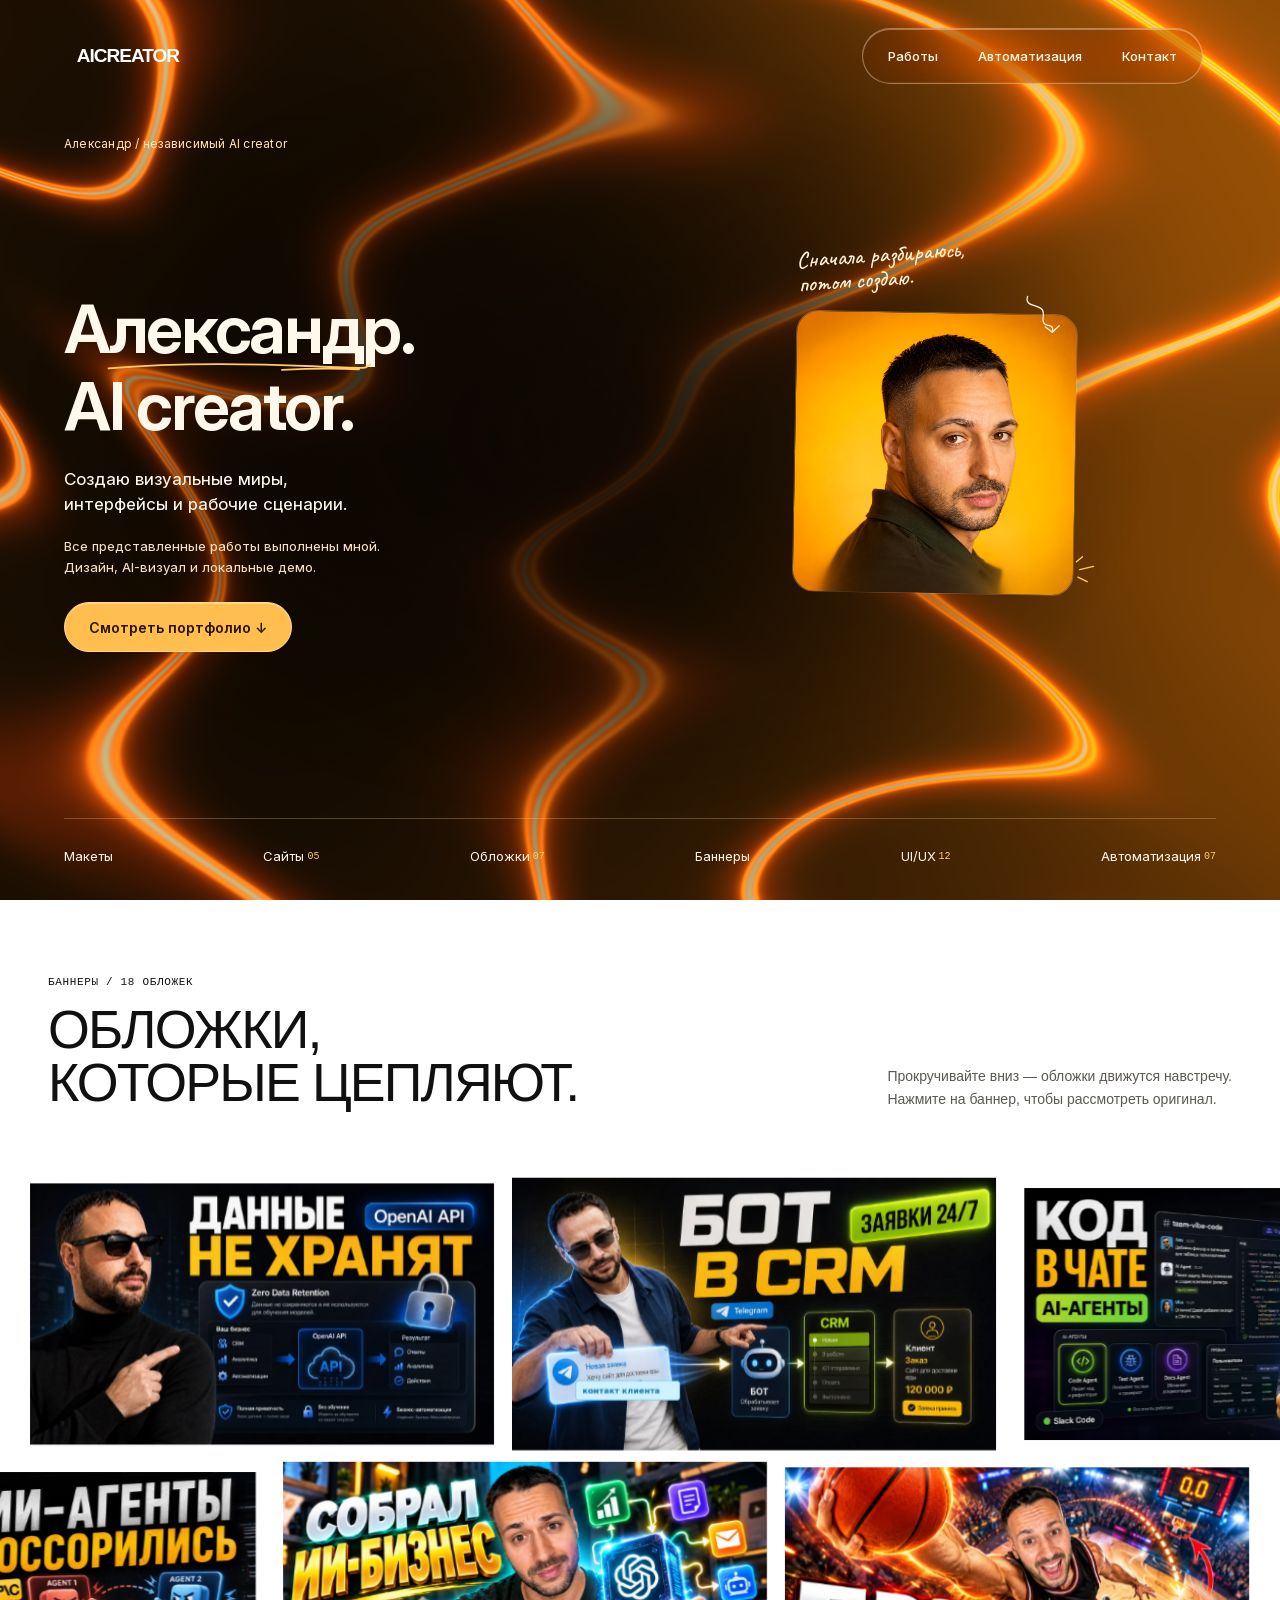
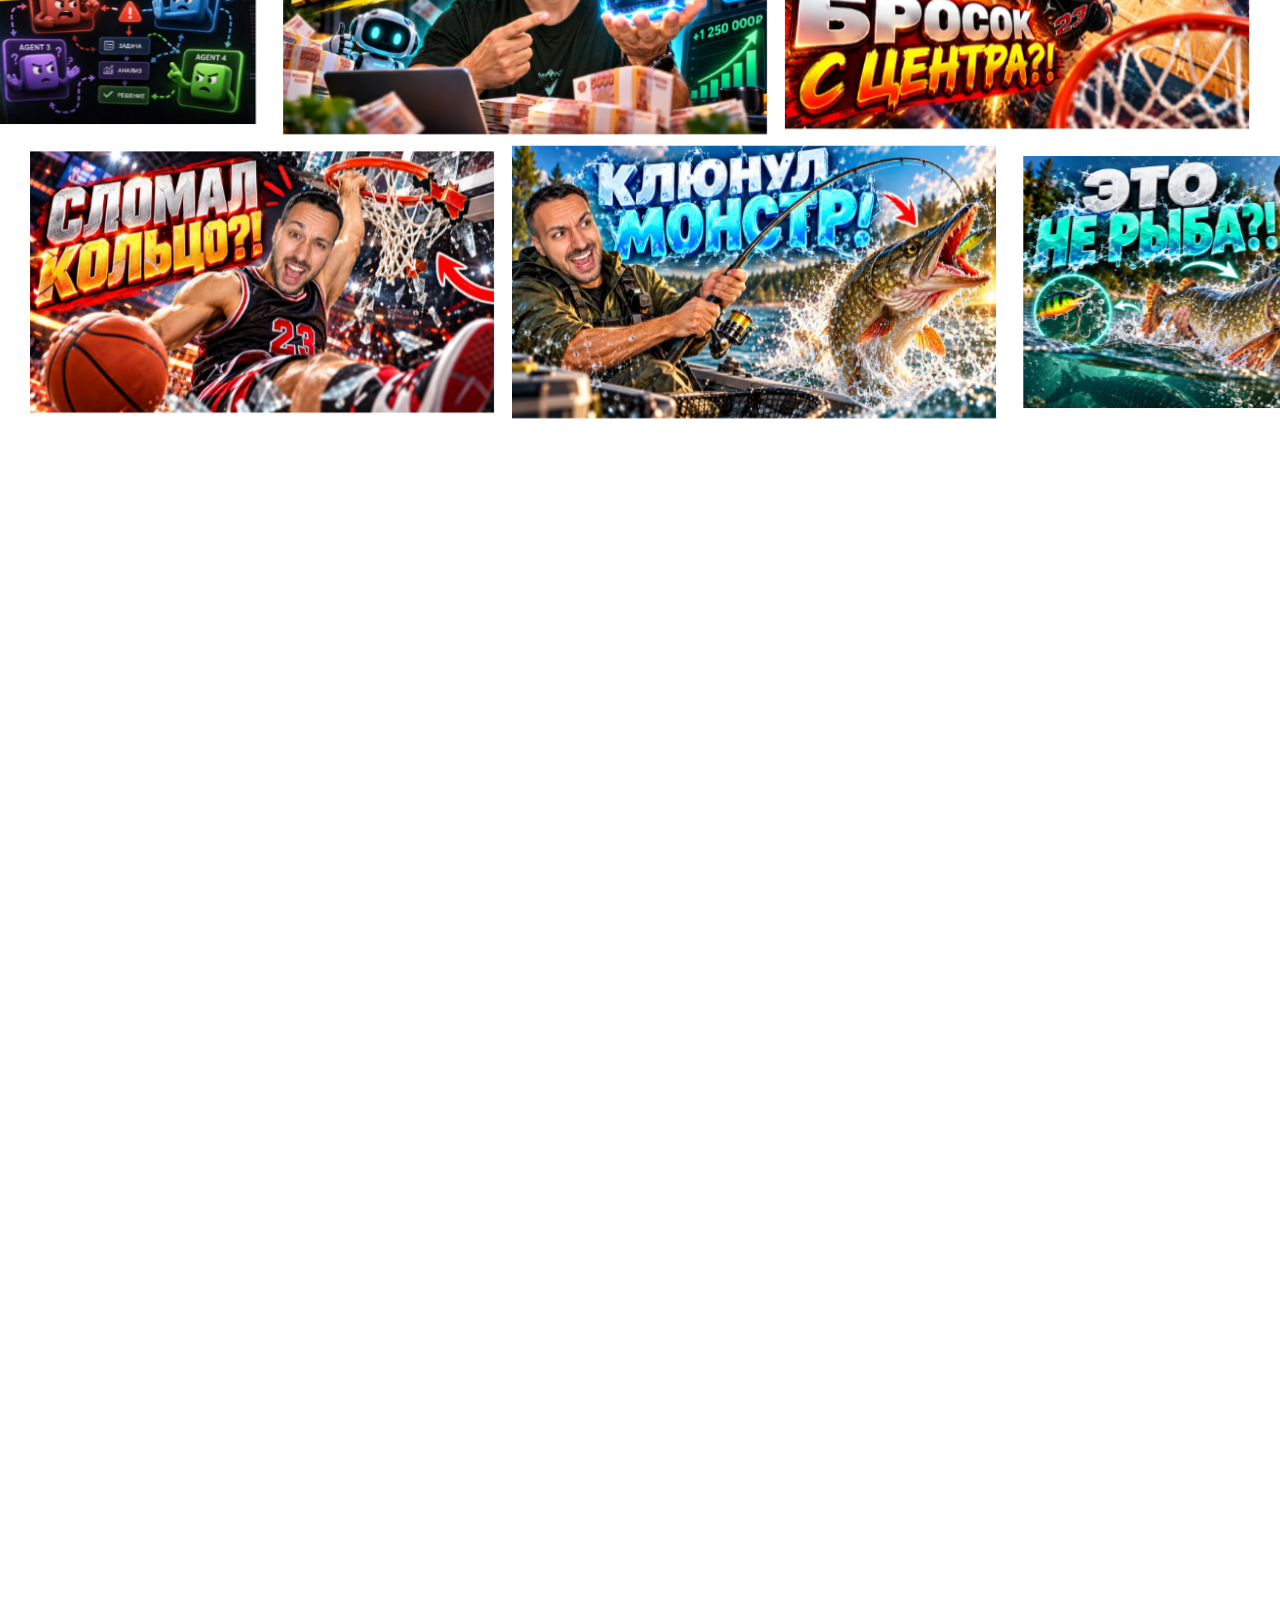
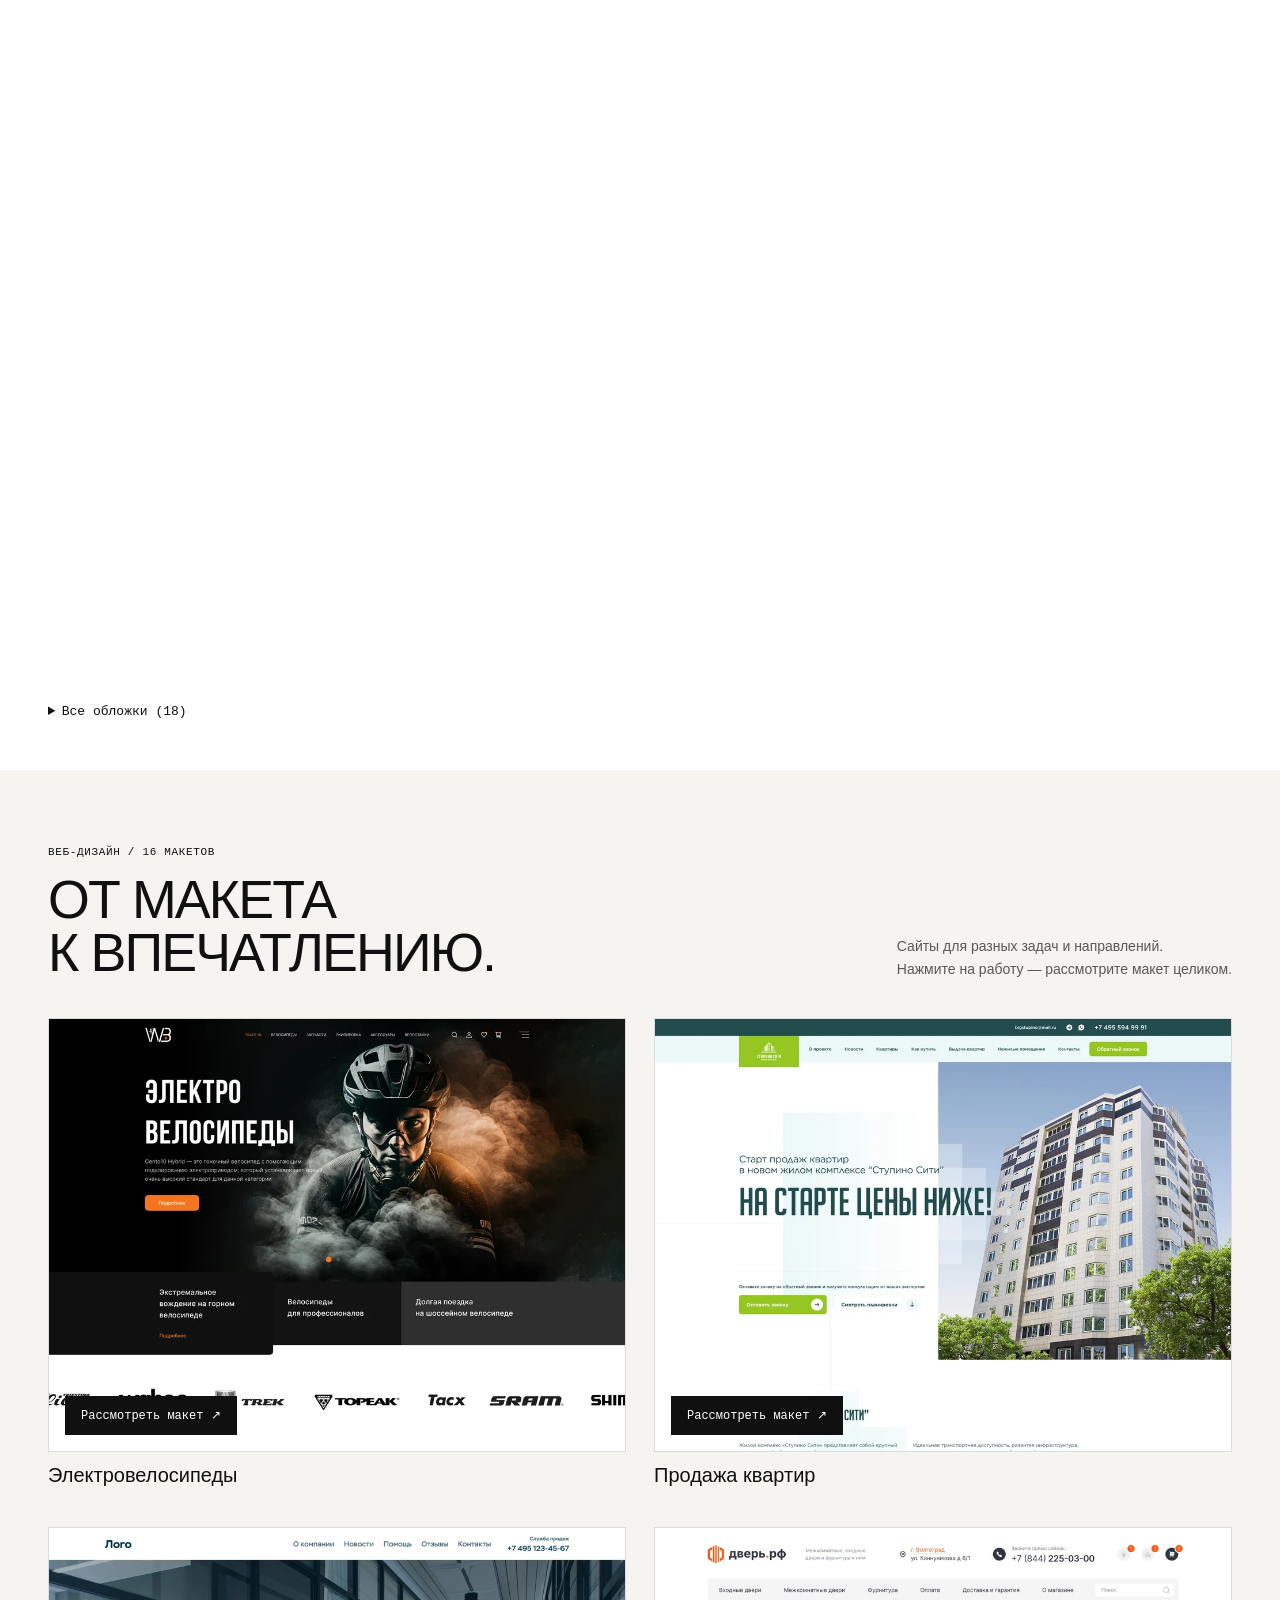
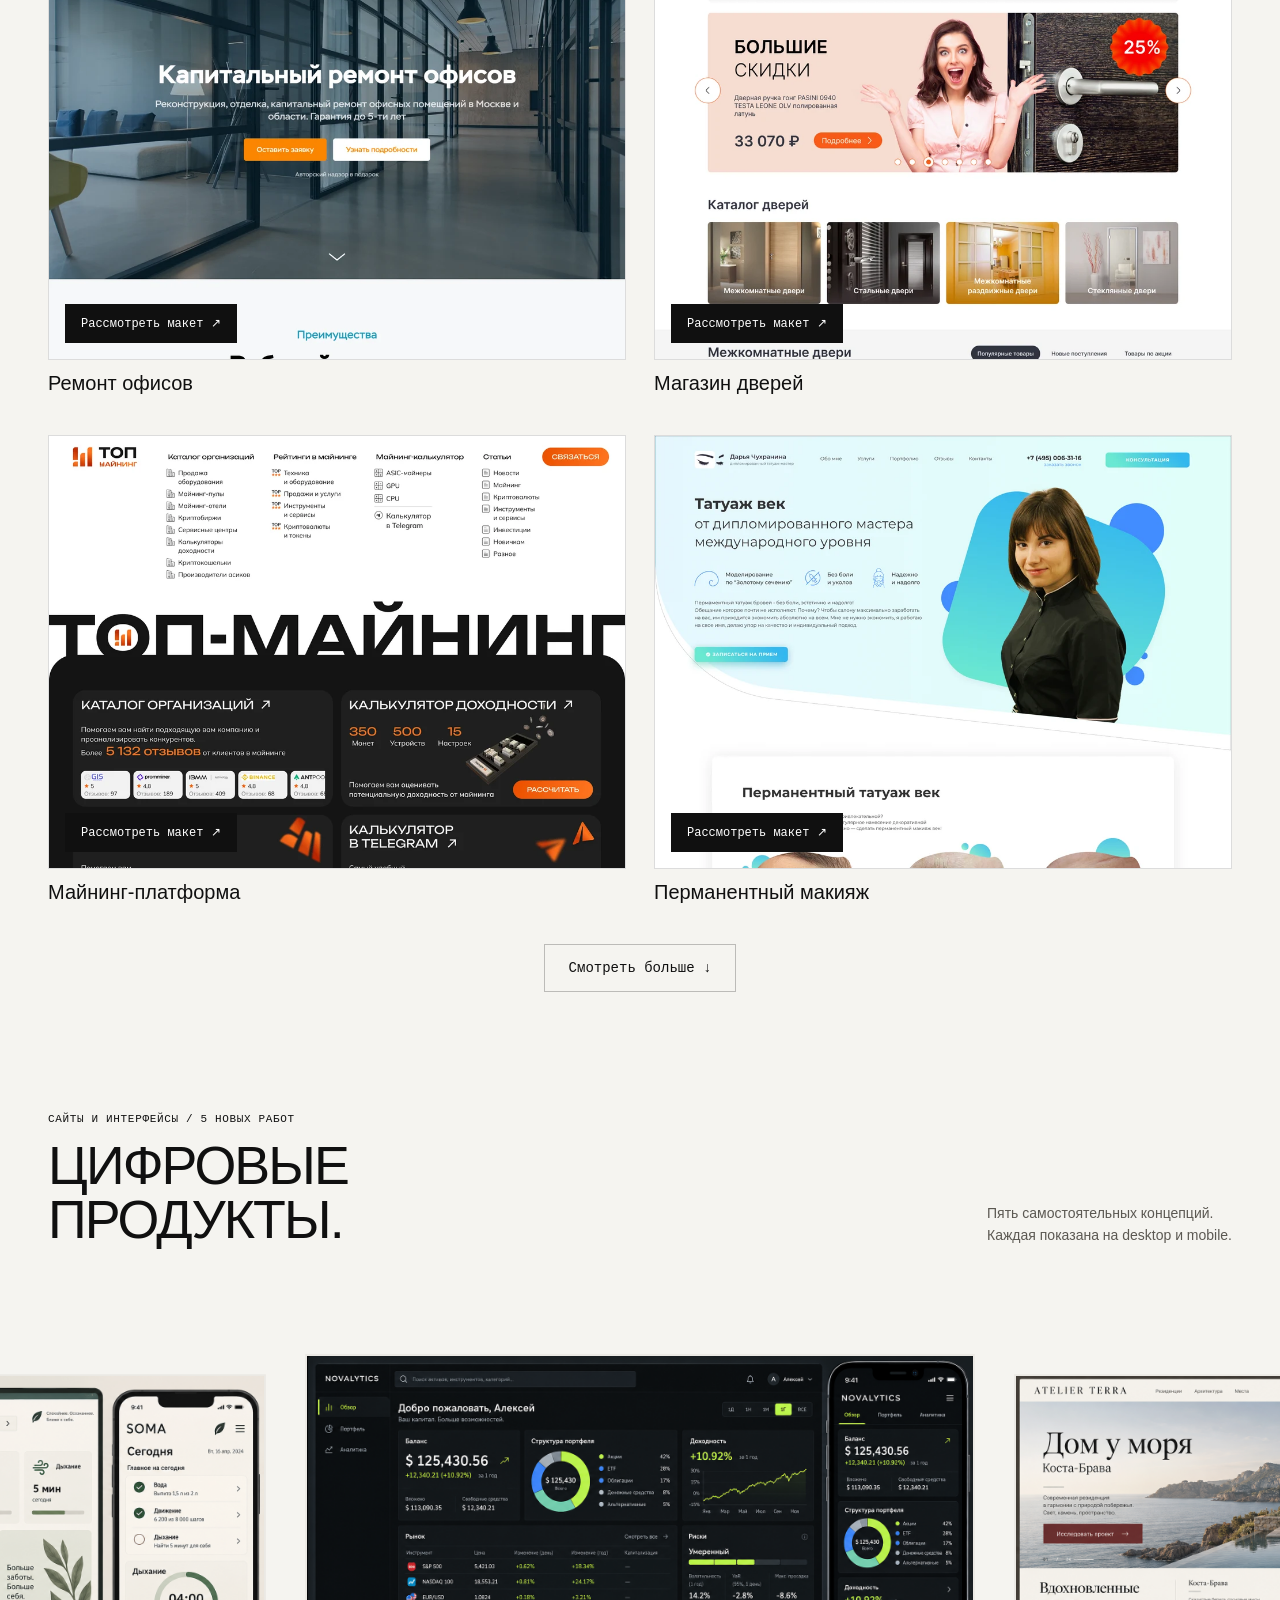
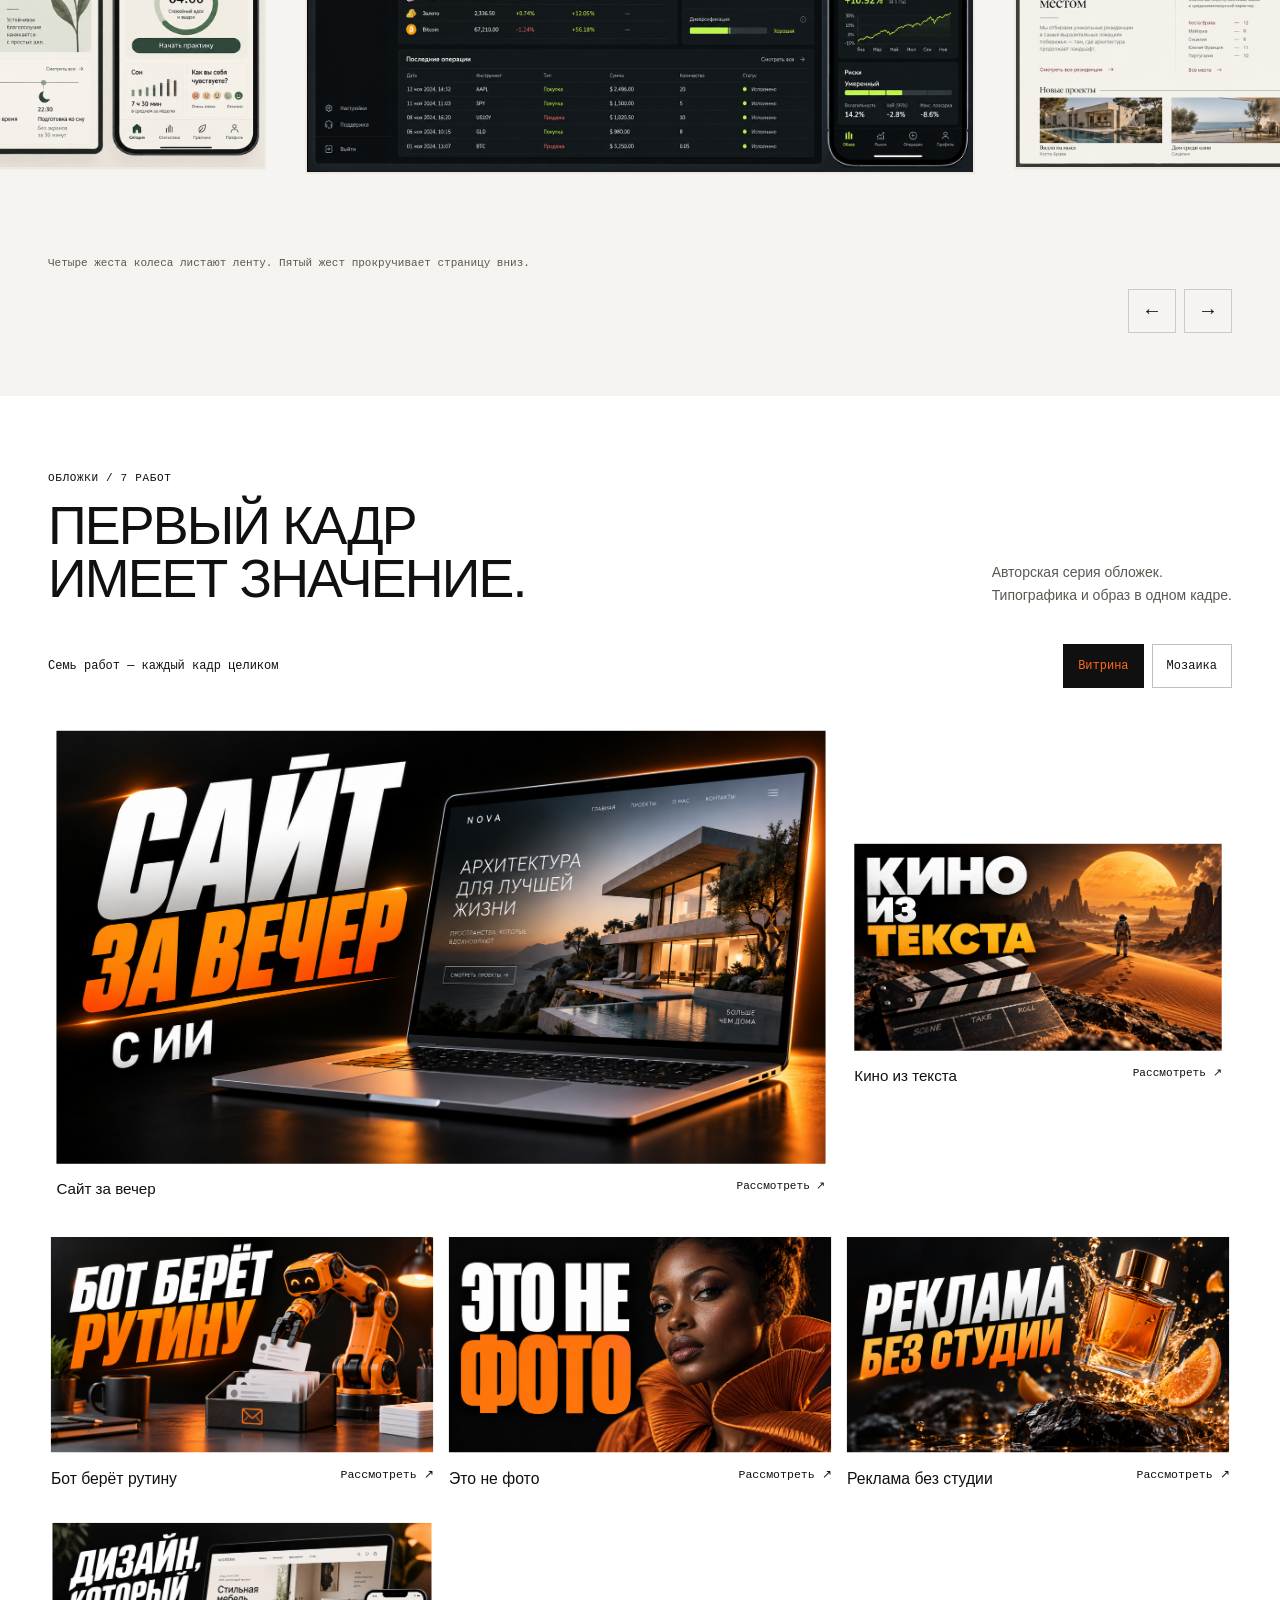
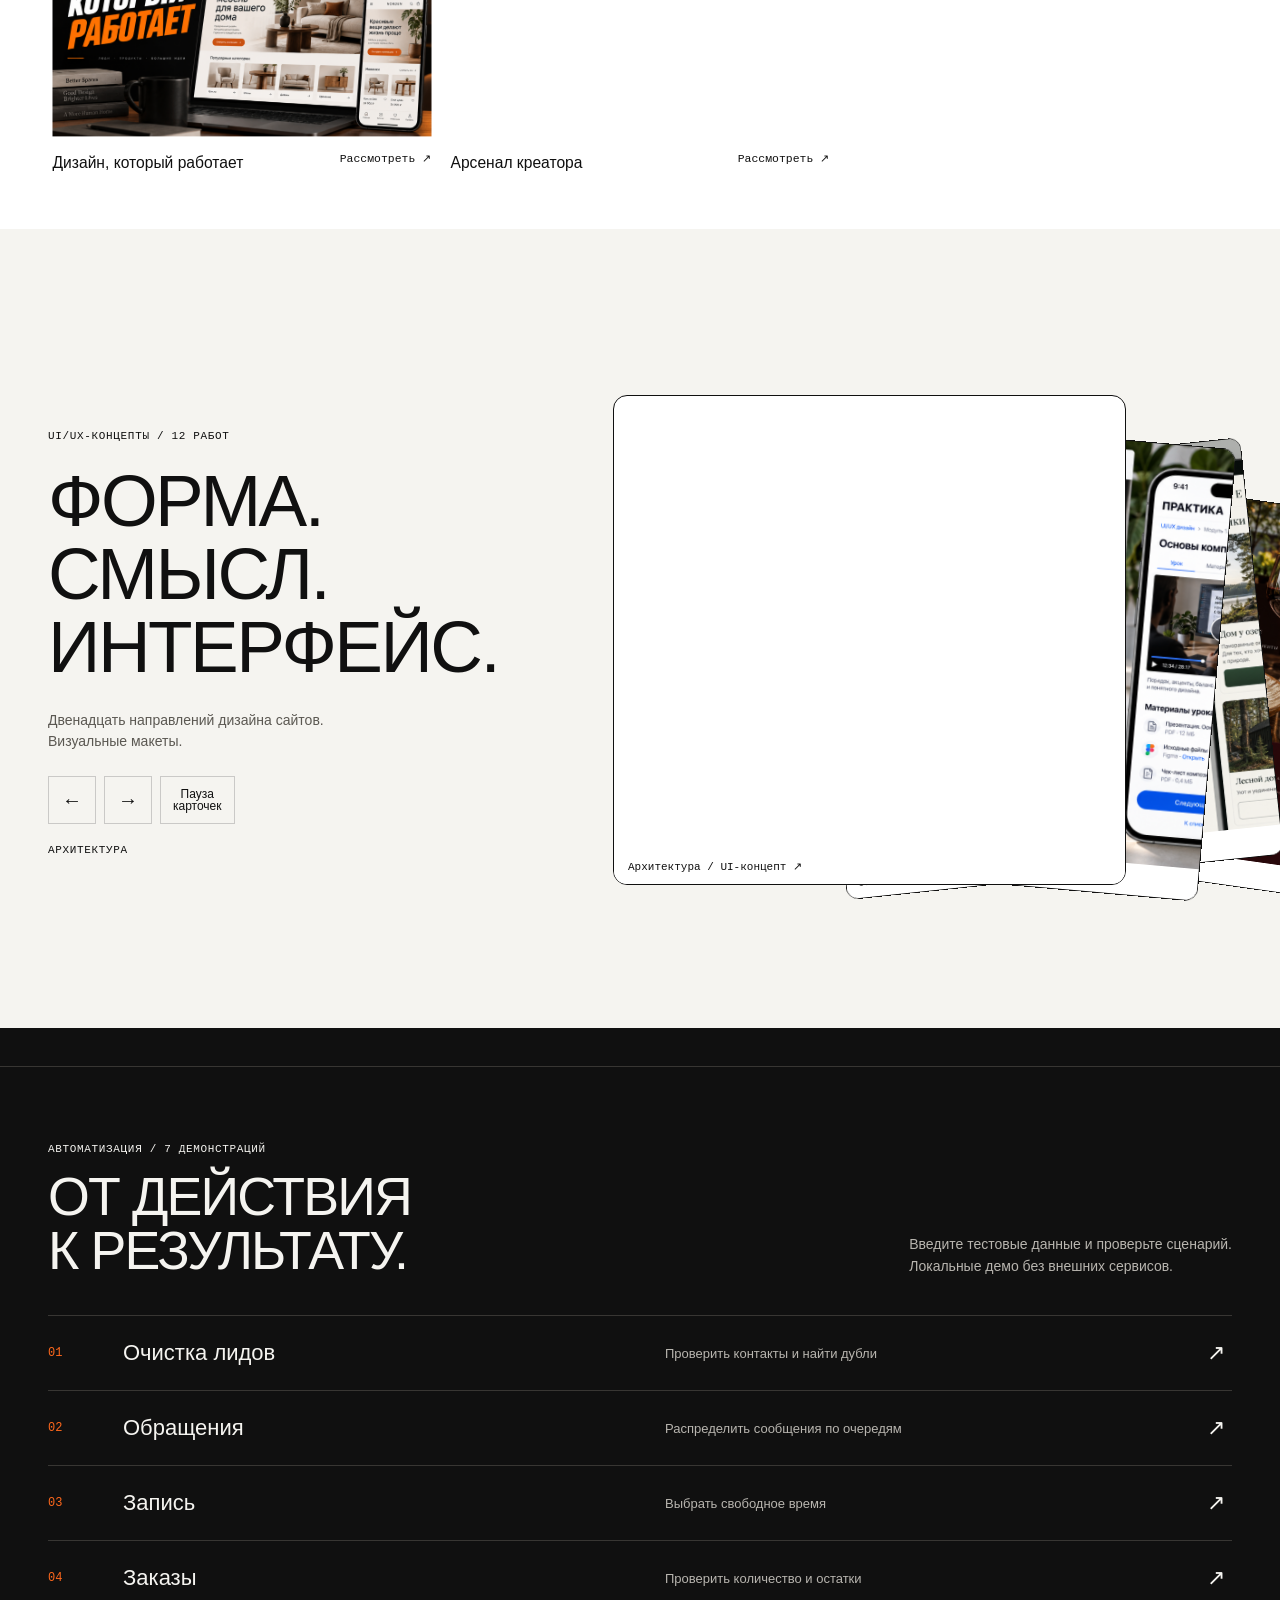
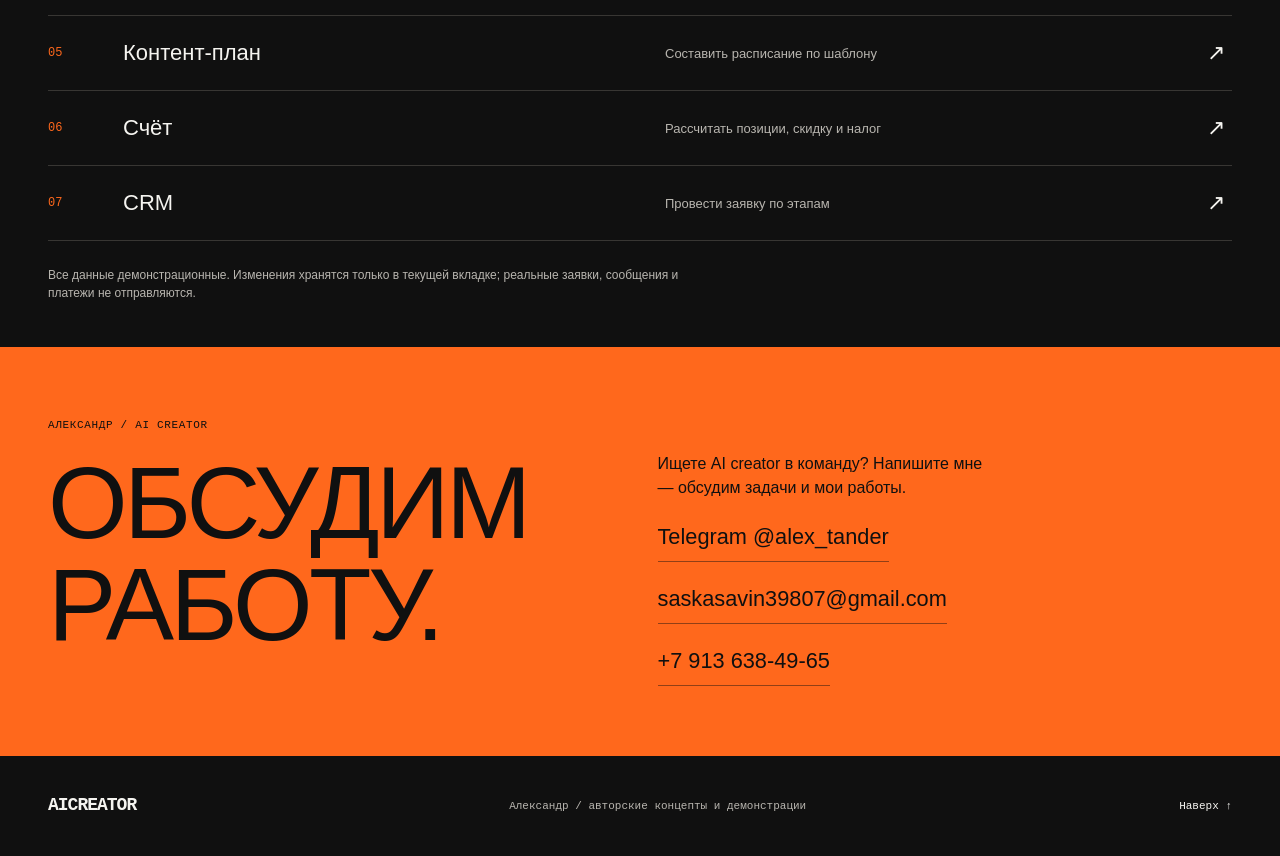
==== commit 8692d1d9: "Add author underline and portrait accent" ====
--- a/site/index.html
+++ b/site/index.html
@@ -1,5 +1,5 @@
 <!doctype html>
-<html lang="ru"><head><meta charset="utf-8"><meta name="viewport" content="width=device-width,initial-scale=1,viewport-fit=cover"><meta name="description" content="Александр — AI creator. Портфолио для работодателей: веб-дизайн, AI-визуал, обложки и демонстрации автоматизации."><meta name="theme-color" content="#101010"><link rel="icon" href="data:image/svg+xml,%3Csvg xmlns='http://www.w3.org/2000/svg' viewBox='0 0 64 64'%3E%3Cpath fill='%23ff681c' d='M0 0h64v64H0z'/%3E%3Ctext x='8' y='45' font-family='Arial' font-weight='900' font-size='39'%3EAI%3C/text%3E%3C/svg%3E"><title>Александр / AI Creator</title><link rel="stylesheet" href="styles.css?v=c104c45d0592"><link rel="stylesheet" href="hero-liquid.css?v=c104c45d0592"><link rel="stylesheet" href="hero-amber.css?v=c104c45d0592"><link rel="stylesheet" href="hero-portrait.css?v=c104c45d0592"><link rel="stylesheet" href="hero-screen.css?v=c104c45d0592"><link rel="stylesheet" href="hero-copy.css?v=c104c45d0592"><link rel="stylesheet" href="hero-portrait-morph.css?v=c104c45d0592"><link rel="stylesheet" href="responsive-polish.css?v=c104c45d0592"></head>
+<html lang="ru"><head><meta charset="utf-8"><meta name="viewport" content="width=device-width,initial-scale=1,viewport-fit=cover"><meta name="description" content="Александр — AI creator. Портфолио для работодателей: веб-дизайн, AI-визуал, обложки и демонстрации автоматизации."><meta name="theme-color" content="#101010"><link rel="icon" href="data:image/svg+xml,%3Csvg xmlns='http://www.w3.org/2000/svg' viewBox='0 0 64 64'%3E%3Cpath fill='%23ff681c' d='M0 0h64v64H0z'/%3E%3Ctext x='8' y='45' font-family='Arial' font-weight='900' font-size='39'%3EAI%3C/text%3E%3C/svg%3E"><title>Александр / AI Creator</title><link rel="stylesheet" href="styles.css?v=96ab6bb46bbf"><link rel="stylesheet" href="hero-liquid.css?v=96ab6bb46bbf"><link rel="stylesheet" href="hero-amber.css?v=96ab6bb46bbf"><link rel="stylesheet" href="hero-portrait.css?v=96ab6bb46bbf"><link rel="stylesheet" href="hero-screen.css?v=96ab6bb46bbf"><link rel="stylesheet" href="hero-copy.css?v=96ab6bb46bbf"><link rel="stylesheet" href="hero-portrait-morph.css?v=96ab6bb46bbf"><link rel="stylesheet" href="responsive-polish.css?v=96ab6bb46bbf"></head>
 <body><a class="skip-link" href="#figma">К работам</a>
 <header class="site-header"><a class="brand" href="#top">AI<span>CREATOR</span></a><nav aria-label="Навигация"><a href="#figma">Работы</a><a href="#automation">Автоматизация</a><a href="#contact">Контакт ↗</a></nav><button id="motion-toggle" type="button" aria-pressed="false" hidden>Пауза движения</button></header>
 <main id="top"><section class="intro hero-intro"><template id="hero-legacy-media"><div class="hero-media" aria-hidden="true"><img src="assets/hero-alexander-cinematic-grain-20261001-poster.jpg" alt="" decoding="async" fetchpriority="high"><video id="hero-video" autoplay muted loop playsinline preload="metadata" poster="assets/hero-alexander-cinematic-grain-20261001-poster.jpg"><source src="assets/videos/hero-alexander-cinematic-grain-20261001.mp4" type="video/mp4"></video><span class="hero-light"></span><span class="hero-smoke"></span></div></template><div class="hero-content"><p class="eyebrow">Александр / независимый AI creator</p><div class="intro-line"><h1><span class="hero-title-line hero-title-line-a">Идея. Образ.</span><span class="hero-title-line hero-title-line-b">Движение<span class="hero-title-dot">.</span></span></h1><div class="intro-note"><p>Создаю визуальные миры,<br>интерфейсы и рабочие сценарии.</p><p class="muted">Все представленные работы выполнены мной.<br>Дизайн, AI-визуал и локальные демо.</p><a href="#figma" class="arrow-link">Смотреть портфолио ↓</a></div></div><nav class="discipline-nav" aria-label="Направления"><a href="#sites">Сайты <sup>05</sup></a><a href="#covers">Обложки <sup>07</sup></a><a href="#ads" hidden>Реклама <sup>07</sup></a><a href="#ui">UI/UX <sup>12</sup></a><a href="#video" hidden>AI-видео <sup>07</sup></a><a href="#automation">Автоматизация <sup>07</sup></a></nav></div></section>
@@ -12,4 +12,4 @@
 <section id="contact" class="contact"><p class="eyebrow">Александр / AI creator</p><h2>Обсудим<br>работу.</h2><div class="contact-links"><p class="contact-intro">Ищете AI creator в команду? Напишите мне — обсудим задачи и мои работы.</p><a href="https://t.me/alex_tander" target="_blank" rel="noopener">Telegram @alex_tander ↗</a><a href="mailto:saskasavin39807@gmail.com">saskasavin39807@gmail.com ↗</a><a href="tel:+79136384965">+7 913 638-49-65 ↗</a></div></section></main>
 <footer><a class="brand" href="#top">AI<span>CREATOR</span></a><p>Александр / авторские концепты и демонстрации</p><a href="#top">Наверх ↑</a></footer>
 <dialog id="work-dialog" aria-labelledby="dialog-title"><div class="dialog-bar"><div><p class="eyebrow" id="dialog-category"></p><h2 id="dialog-title"></h2></div><button id="dialog-close" type="button" aria-label="Закрыть просмотр" autofocus>Закрыть ×</button></div><div class="dialog-media"></div><div class="dialog-bottom"><button id="dialog-prev" aria-label="Предыдущая работа">←</button><span id="dialog-count"></span><a id="dialog-original" target="_blank" rel="noopener">Оригинал ↗</a><button id="dialog-next" aria-label="Следующая работа">→</button></div></dialog>
-<noscript><p class="noscript">Для интерактивного портфолио включите JavaScript. <a href="../review.html">Открыть каталог</a></p></noscript><script type="module" src="app.js?v=c104c45d0592"></script></body></html>
+<noscript><p class="noscript">Для интерактивного портфолио включите JavaScript. <a href="../review.html">Открыть каталог</a></p></noscript><script type="module" src="app.js?v=96ab6bb46bbf"></script></body></html>
--- a/site/hero-copy.css
+++ b/site/hero-copy.css
@@ -1,5 +1,10 @@
 /* Exact user wording; allow the longer phrase to breathe at each viewport. */
 .hero-liquid.hero-process-copy h1{font-size:clamp(46px,5.2vw,80px)!important;line-height:1.06;letter-spacing:-.035em}
+.hero-liquid h1 .hero-name{position:relative;display:inline-block;color:inherit;padding-bottom:.16em}
+.hero-liquid .author-stroke{position:absolute;left:0;bottom:.02em;width:100%;height:.18em;color:#ffcb65;overflow:visible;pointer-events:none}
+html[data-hero-tone="purple"] .hero-liquid .author-stroke{color:#cdb0ff}
+.hero-liquid .portrait-author-mark{position:absolute;right:-22px;bottom:12px;width:24px;height:30px;color:#ffcb65;pointer-events:none}
+html[data-hero-tone="purple"] .hero-liquid .portrait-author-mark{color:#cdb0ff}
 @media(max-width:650px){
  .hero-liquid.hero-process-copy .liquid-composition{display:flex!important;flex-direction:column;align-items:stretch;gap:0}
  .hero-liquid.hero-process-copy .liquid-portrait{position:relative;top:auto;right:auto;order:-1;align-self:flex-end;width:80px;margin:10px 0 20px}
